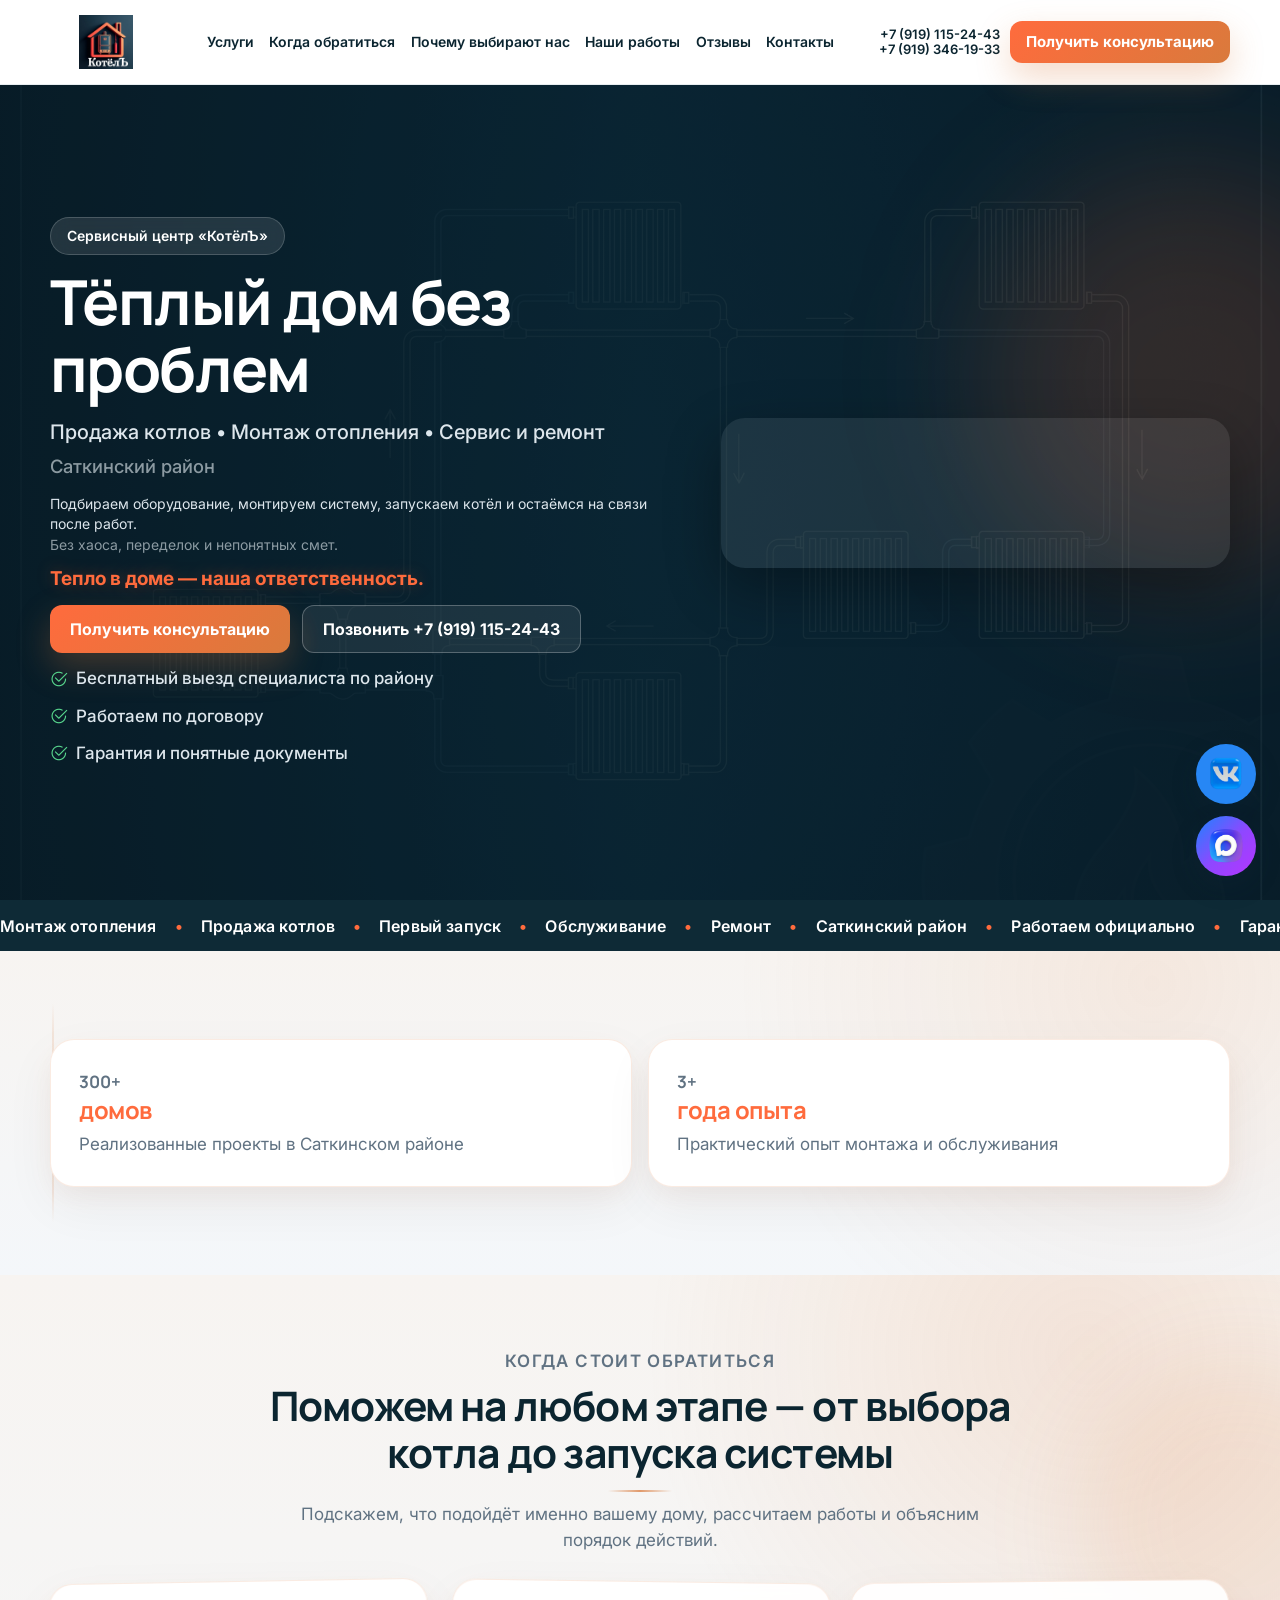
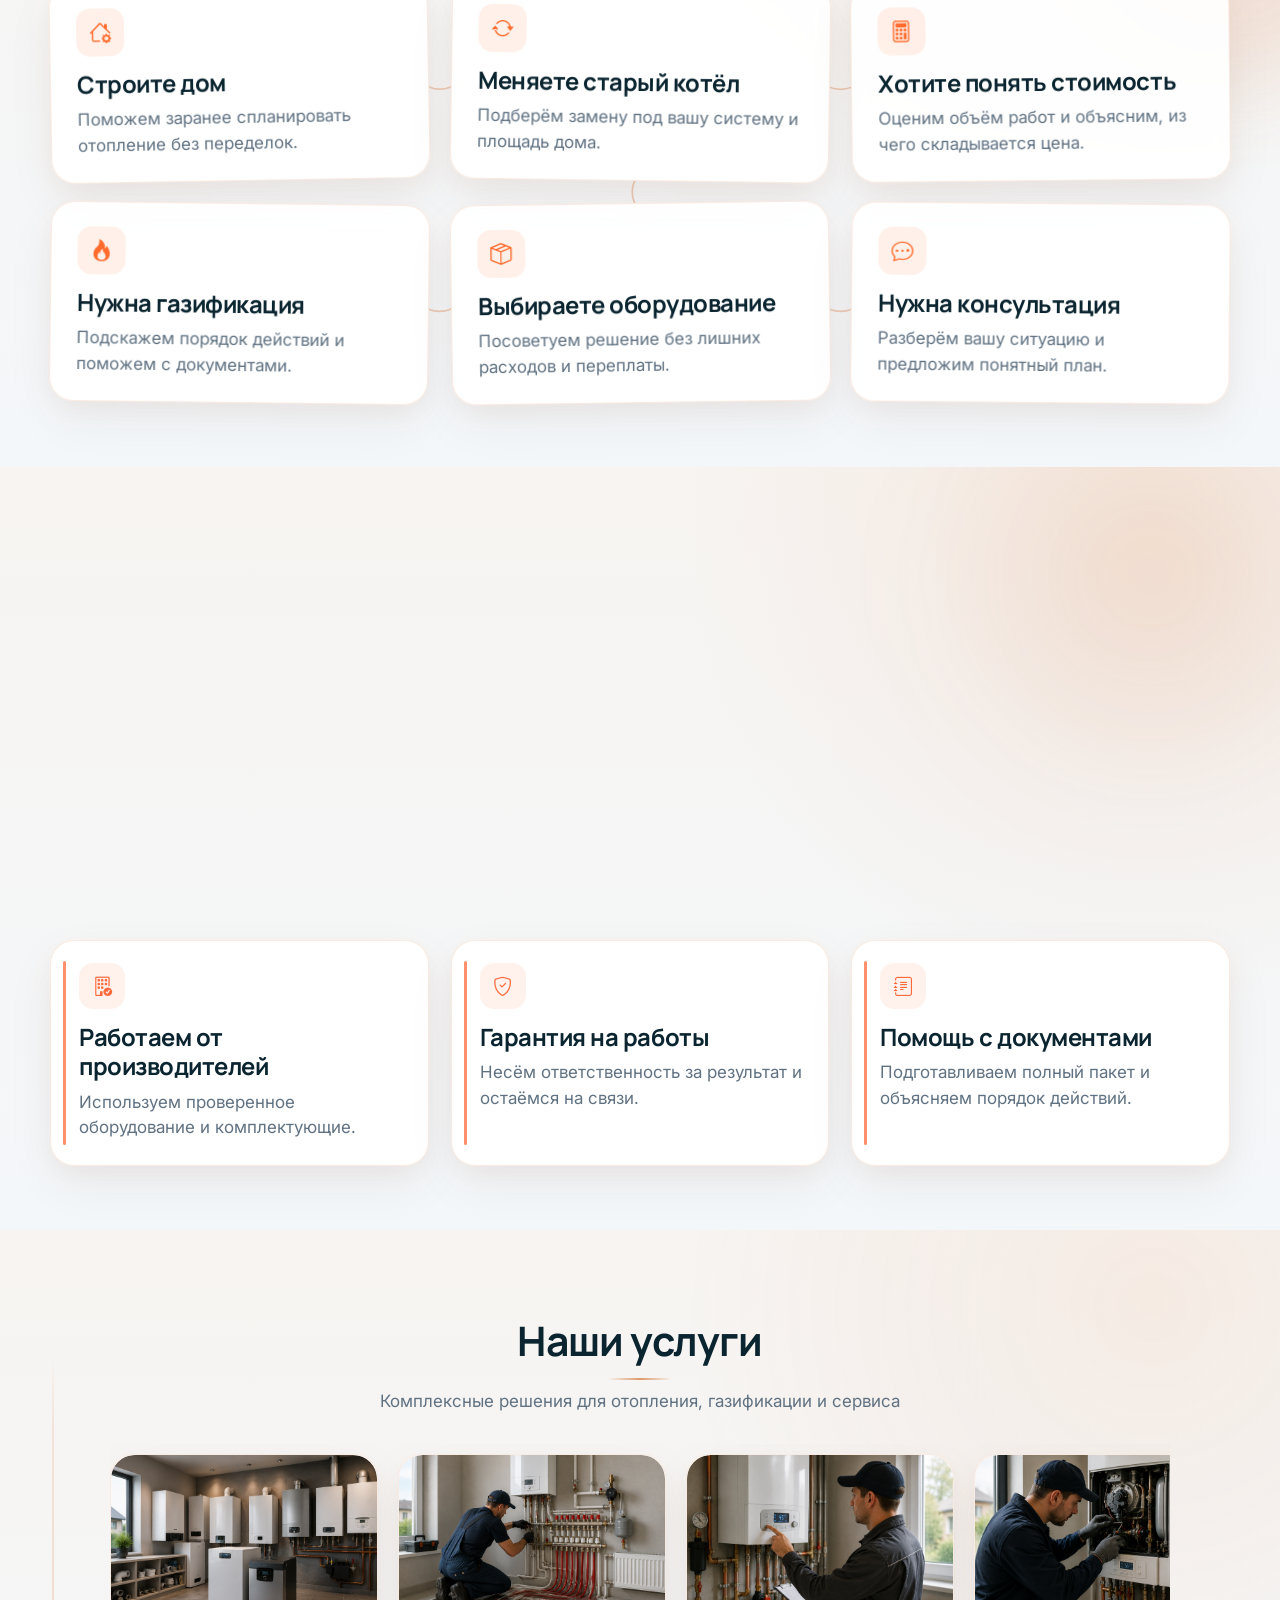
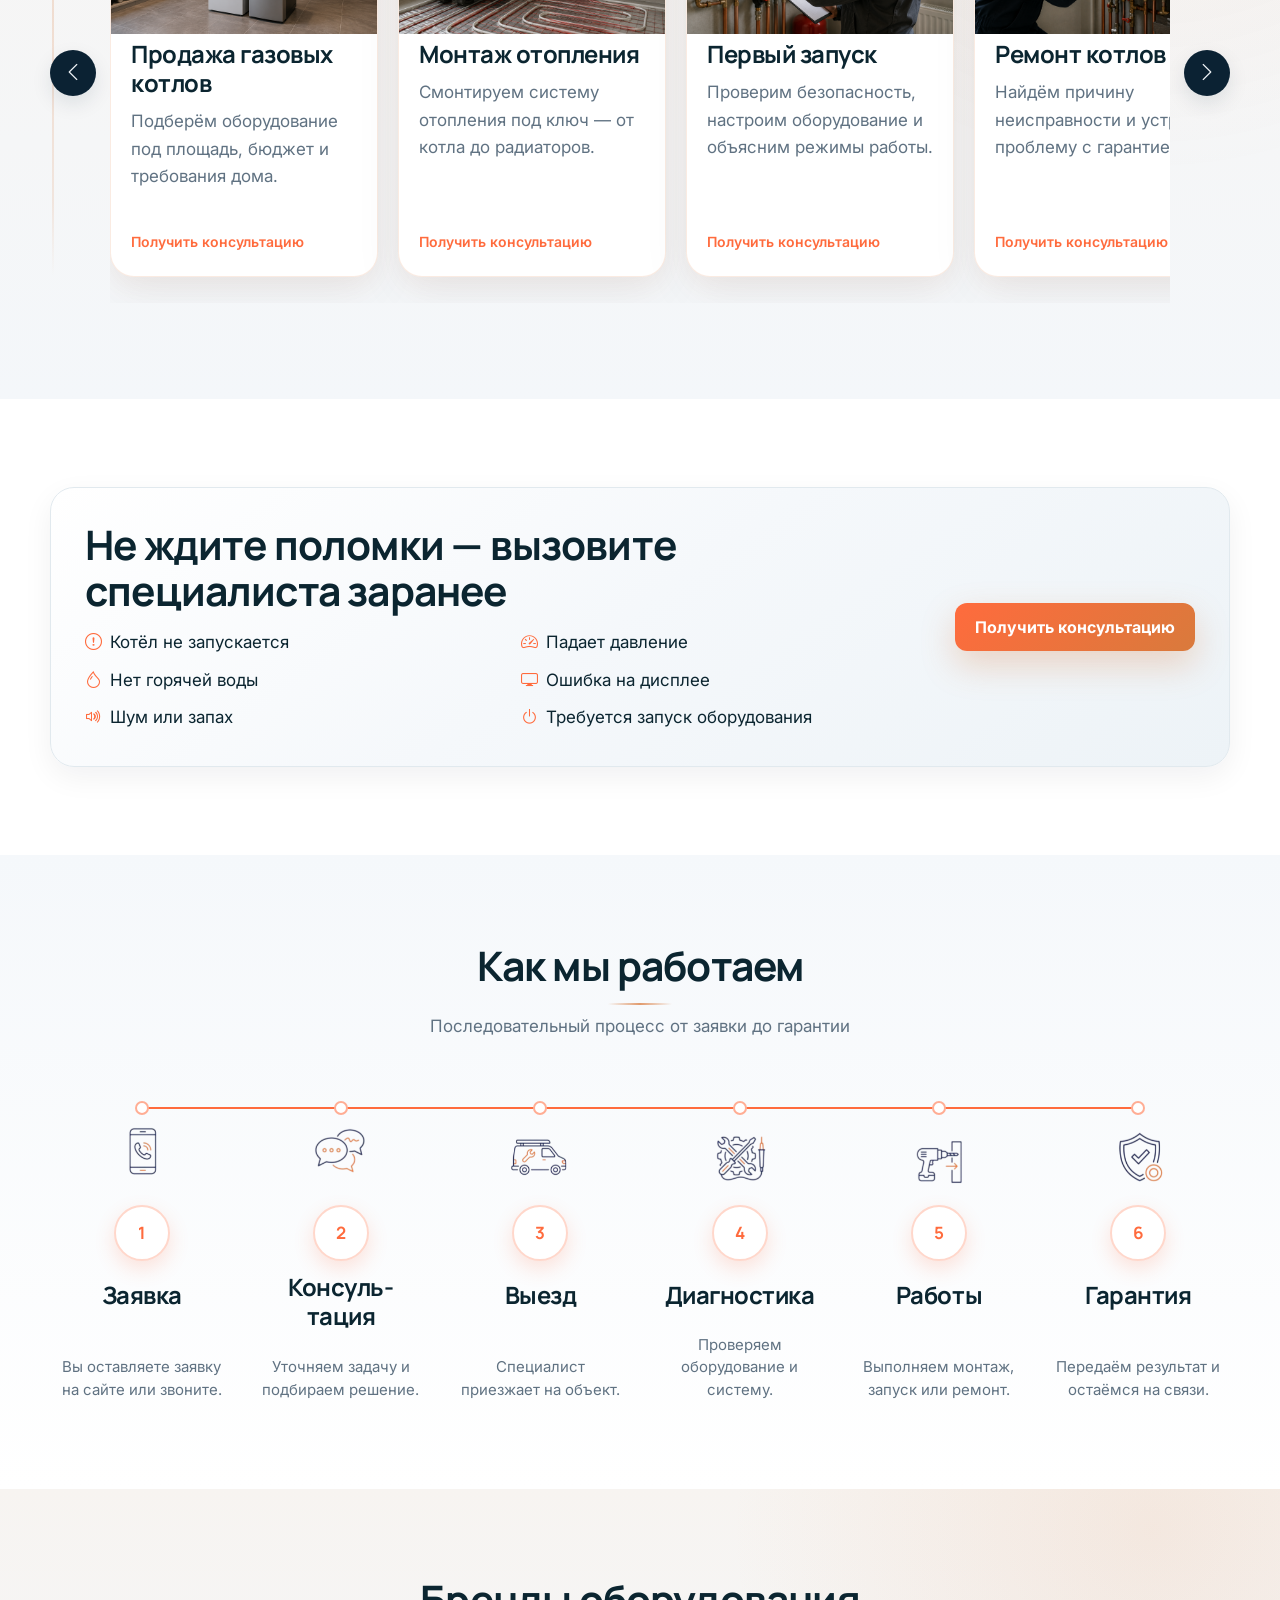
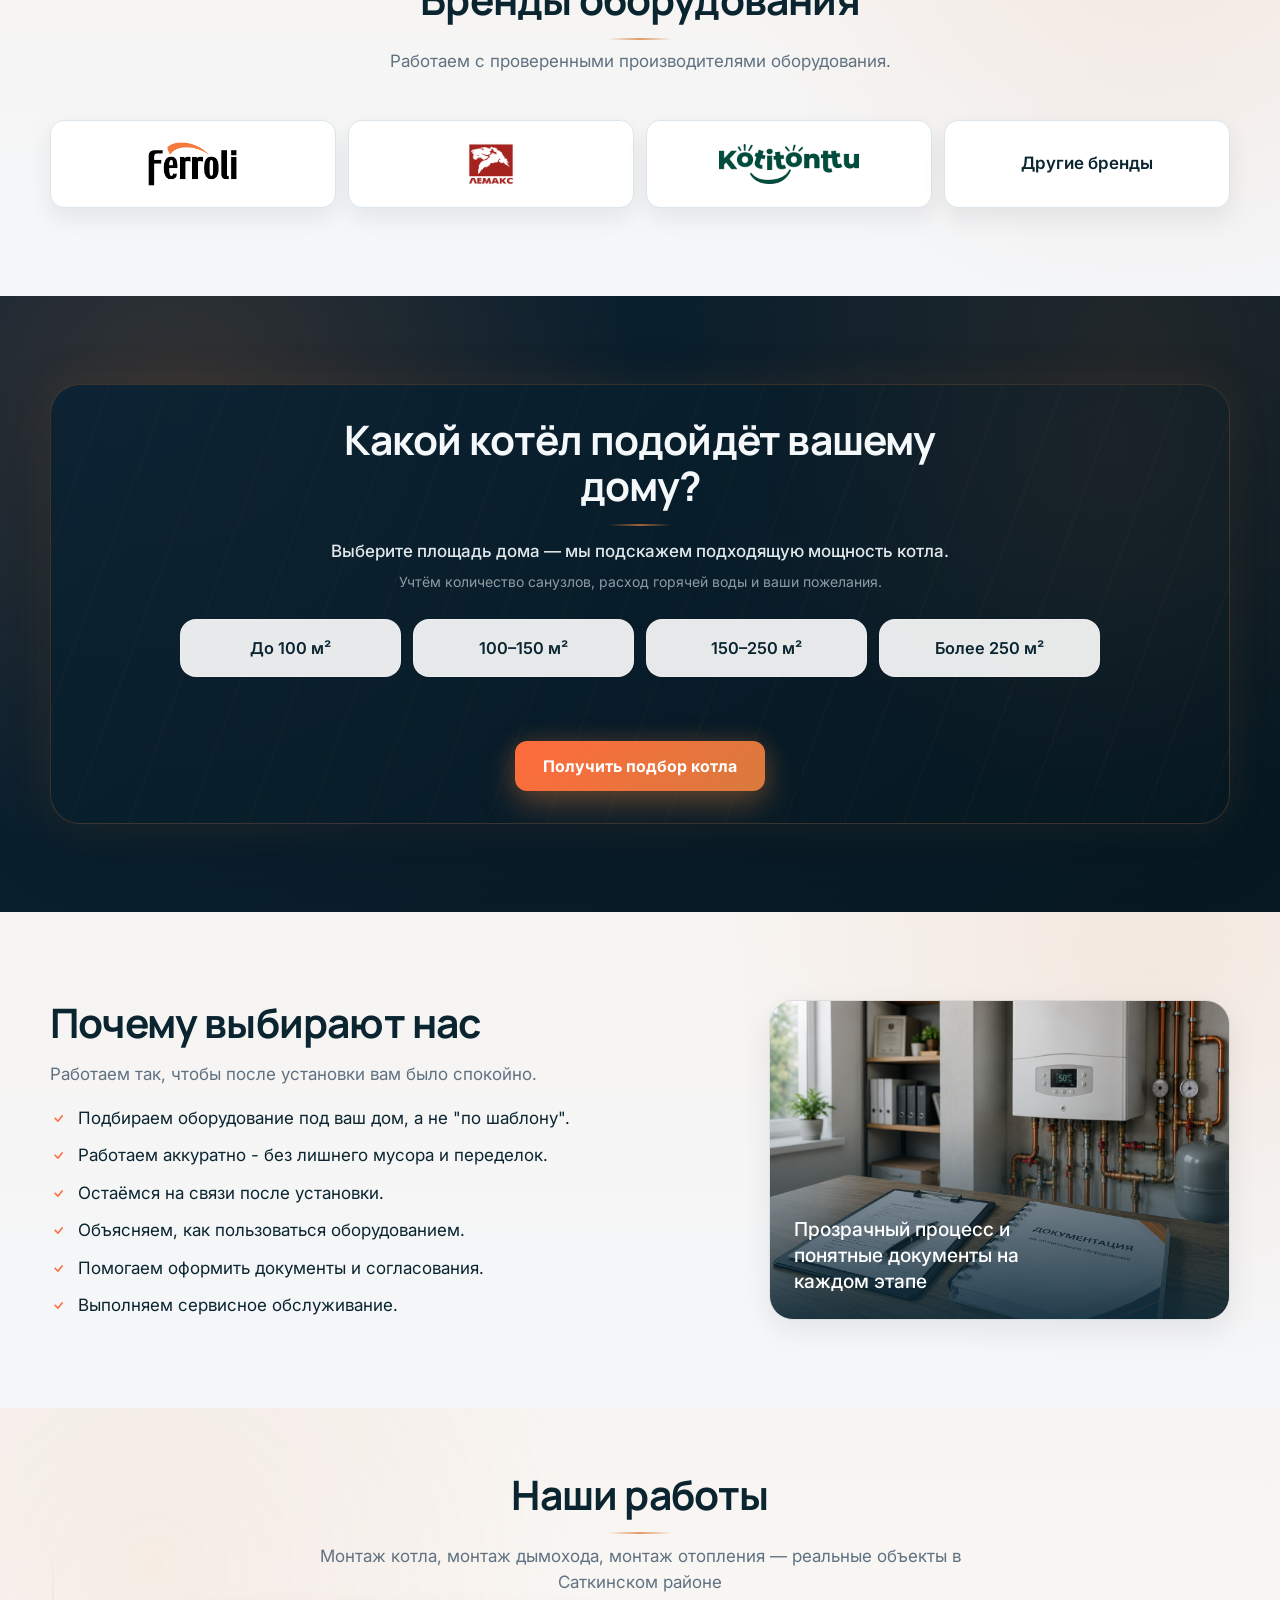
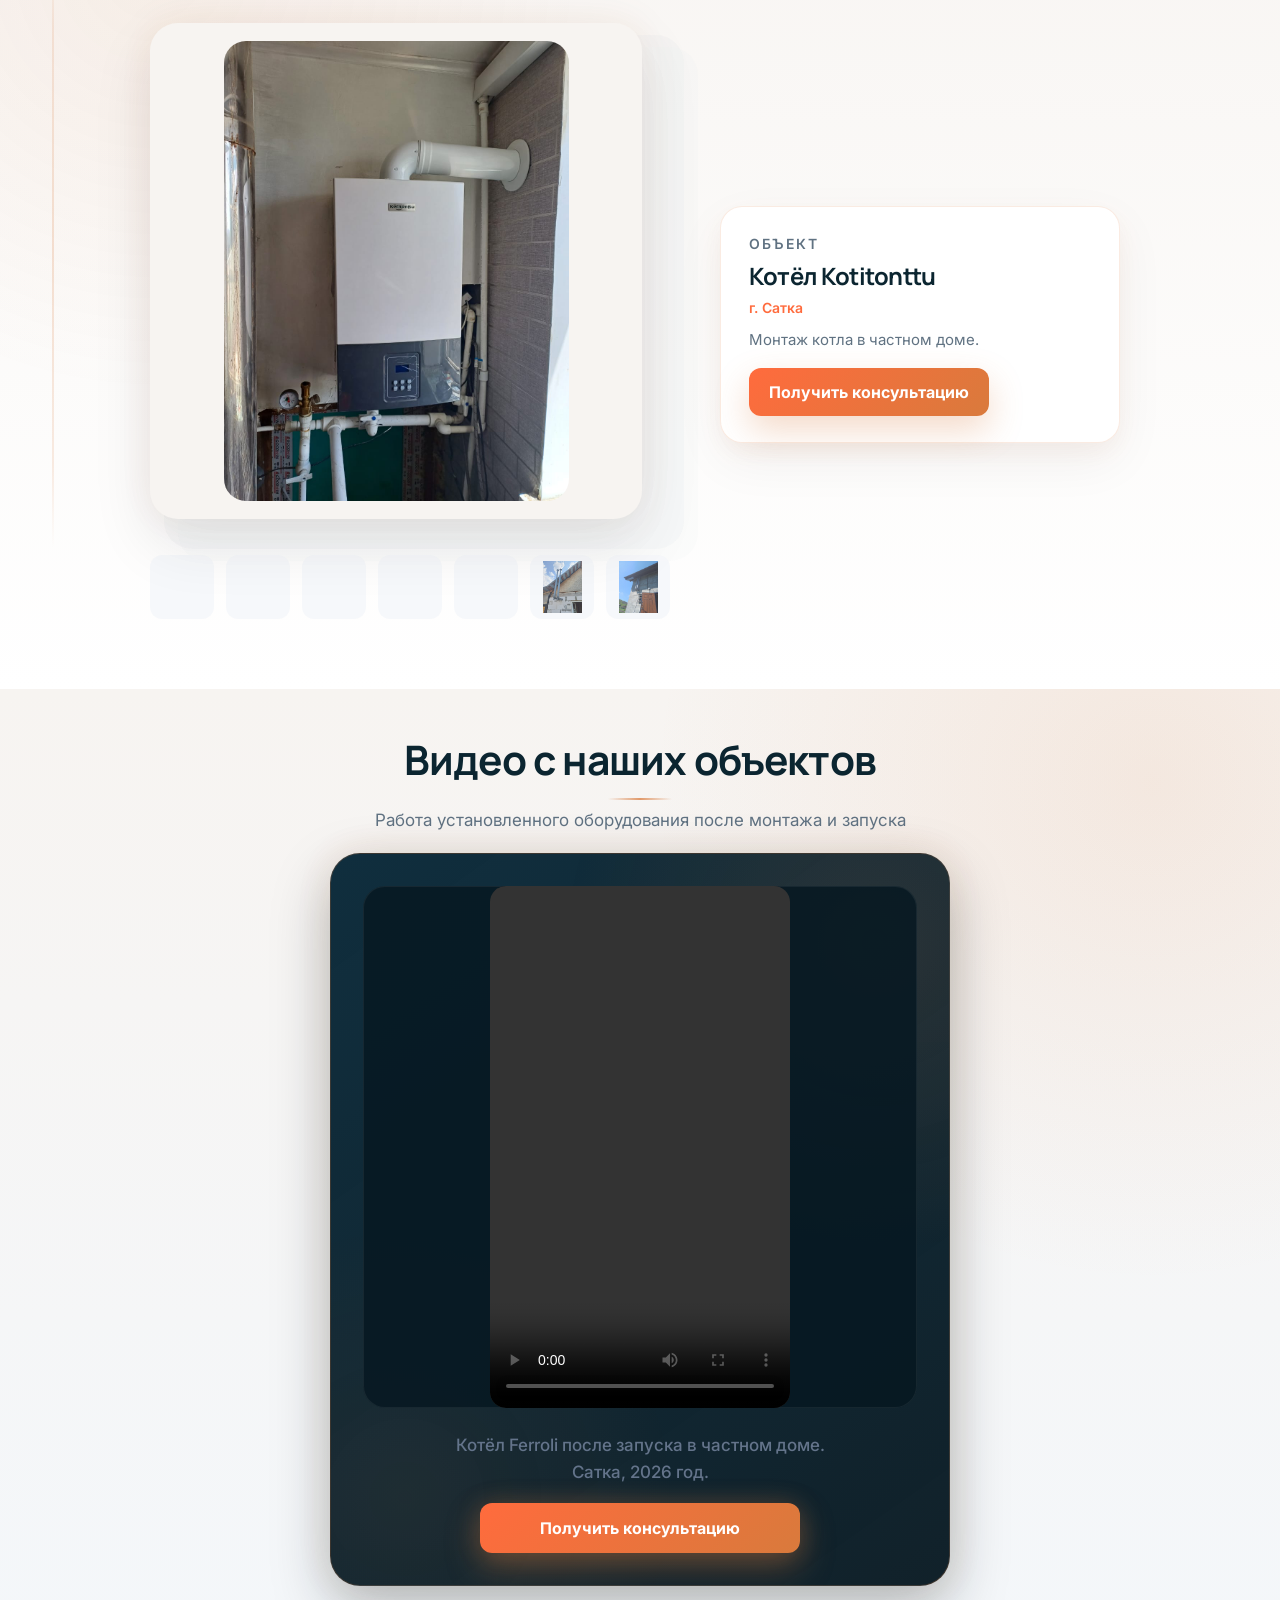
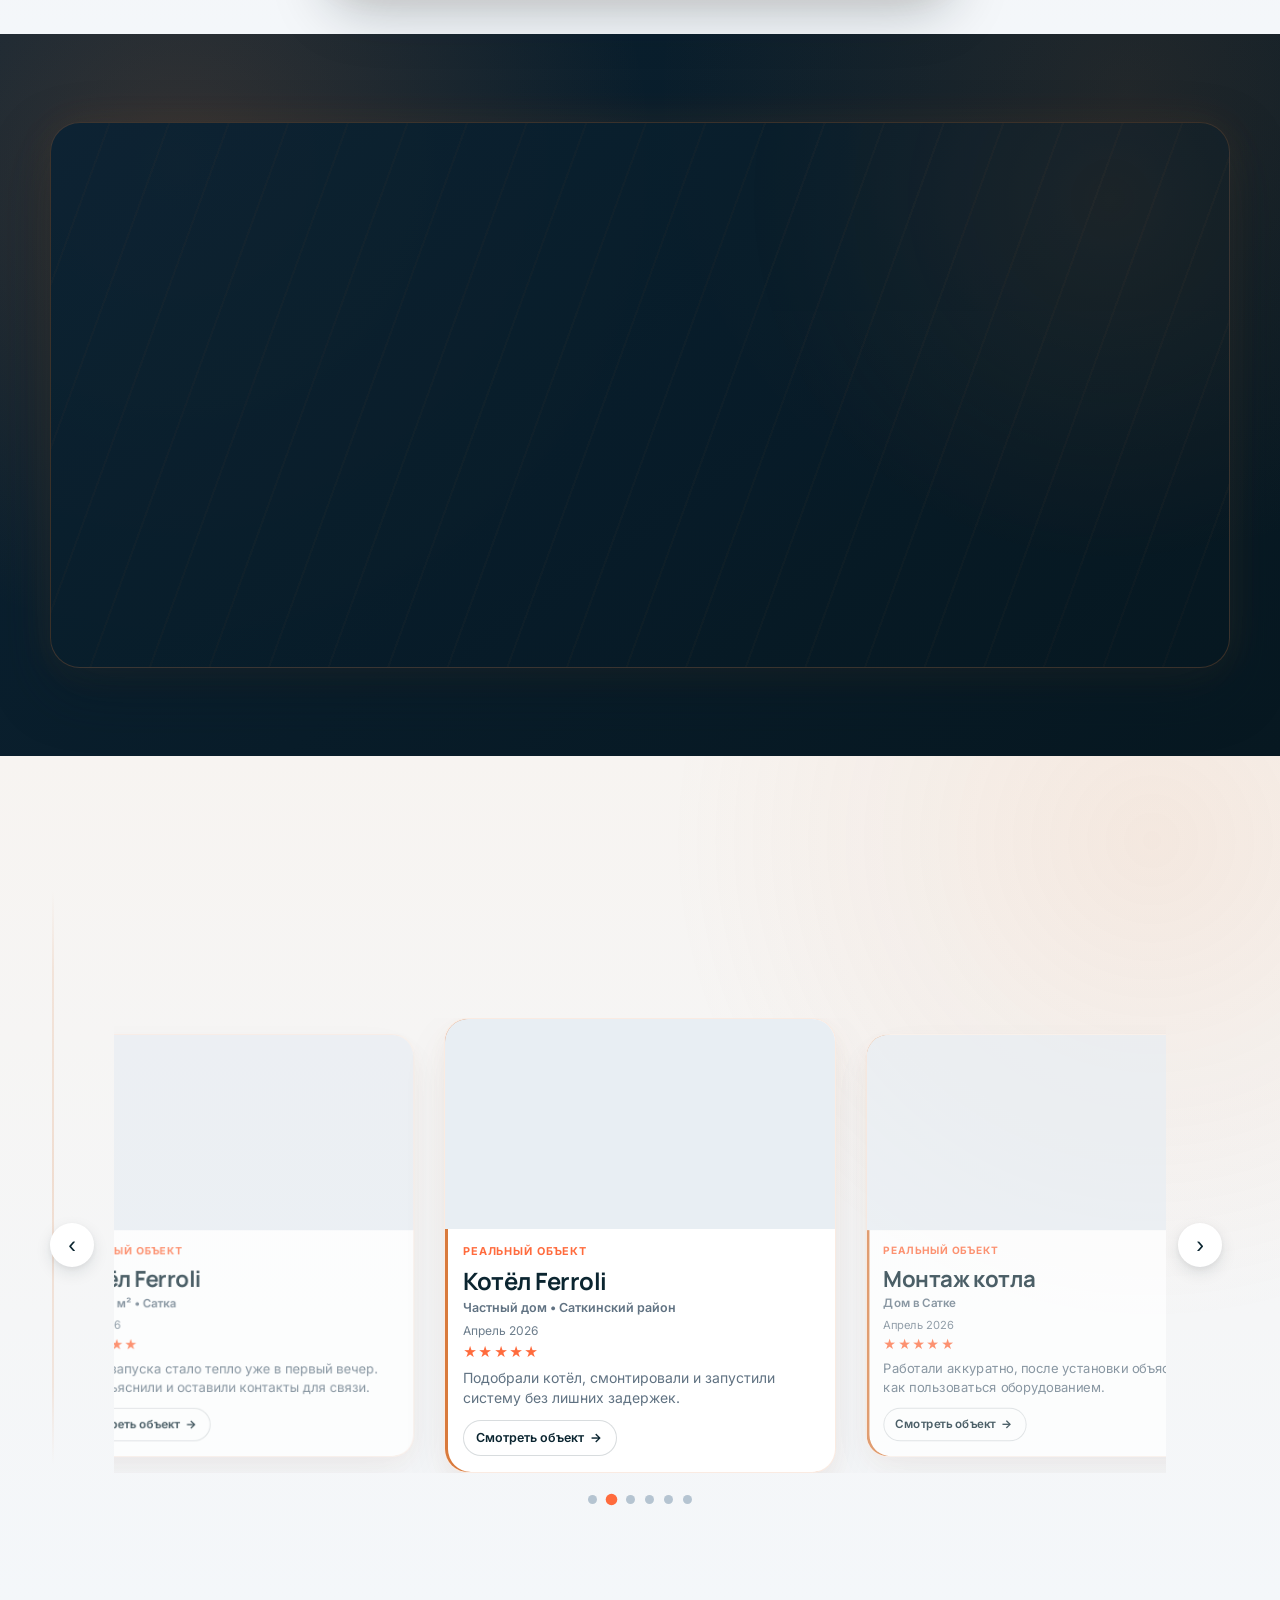
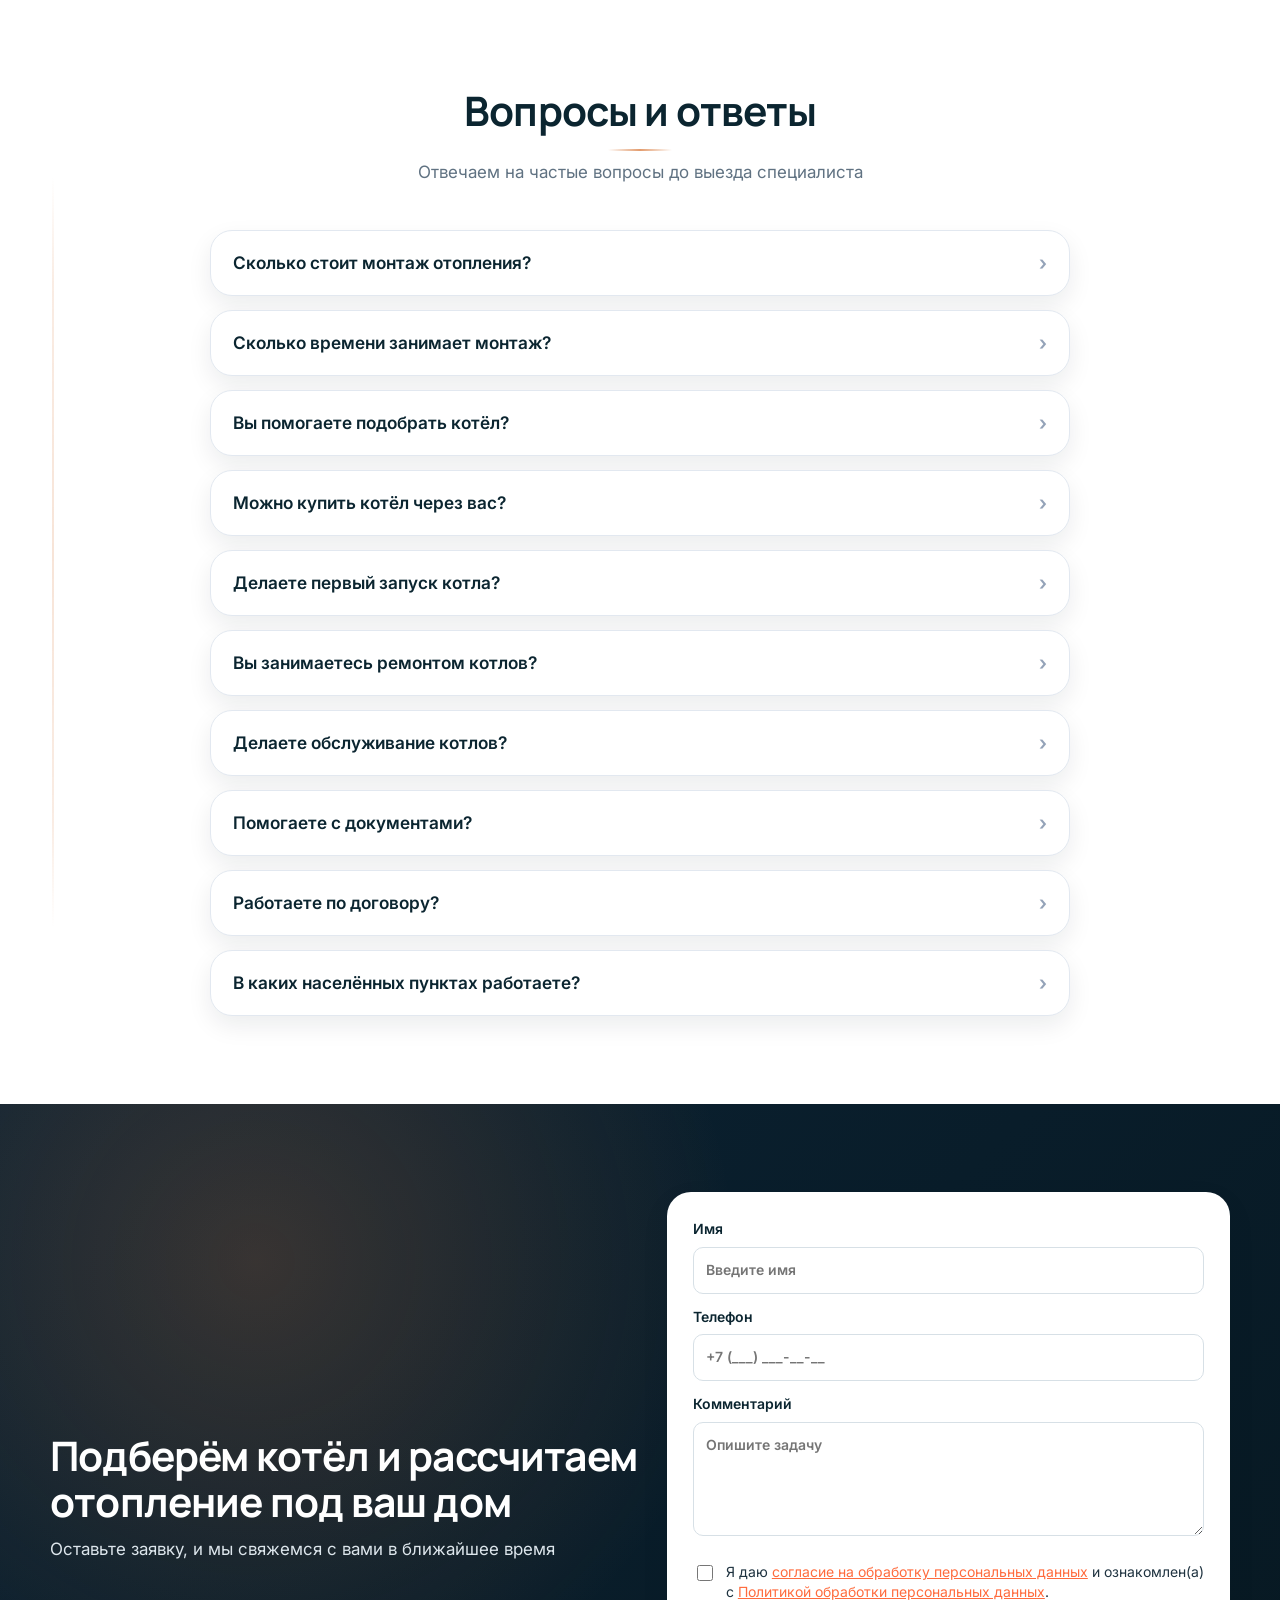
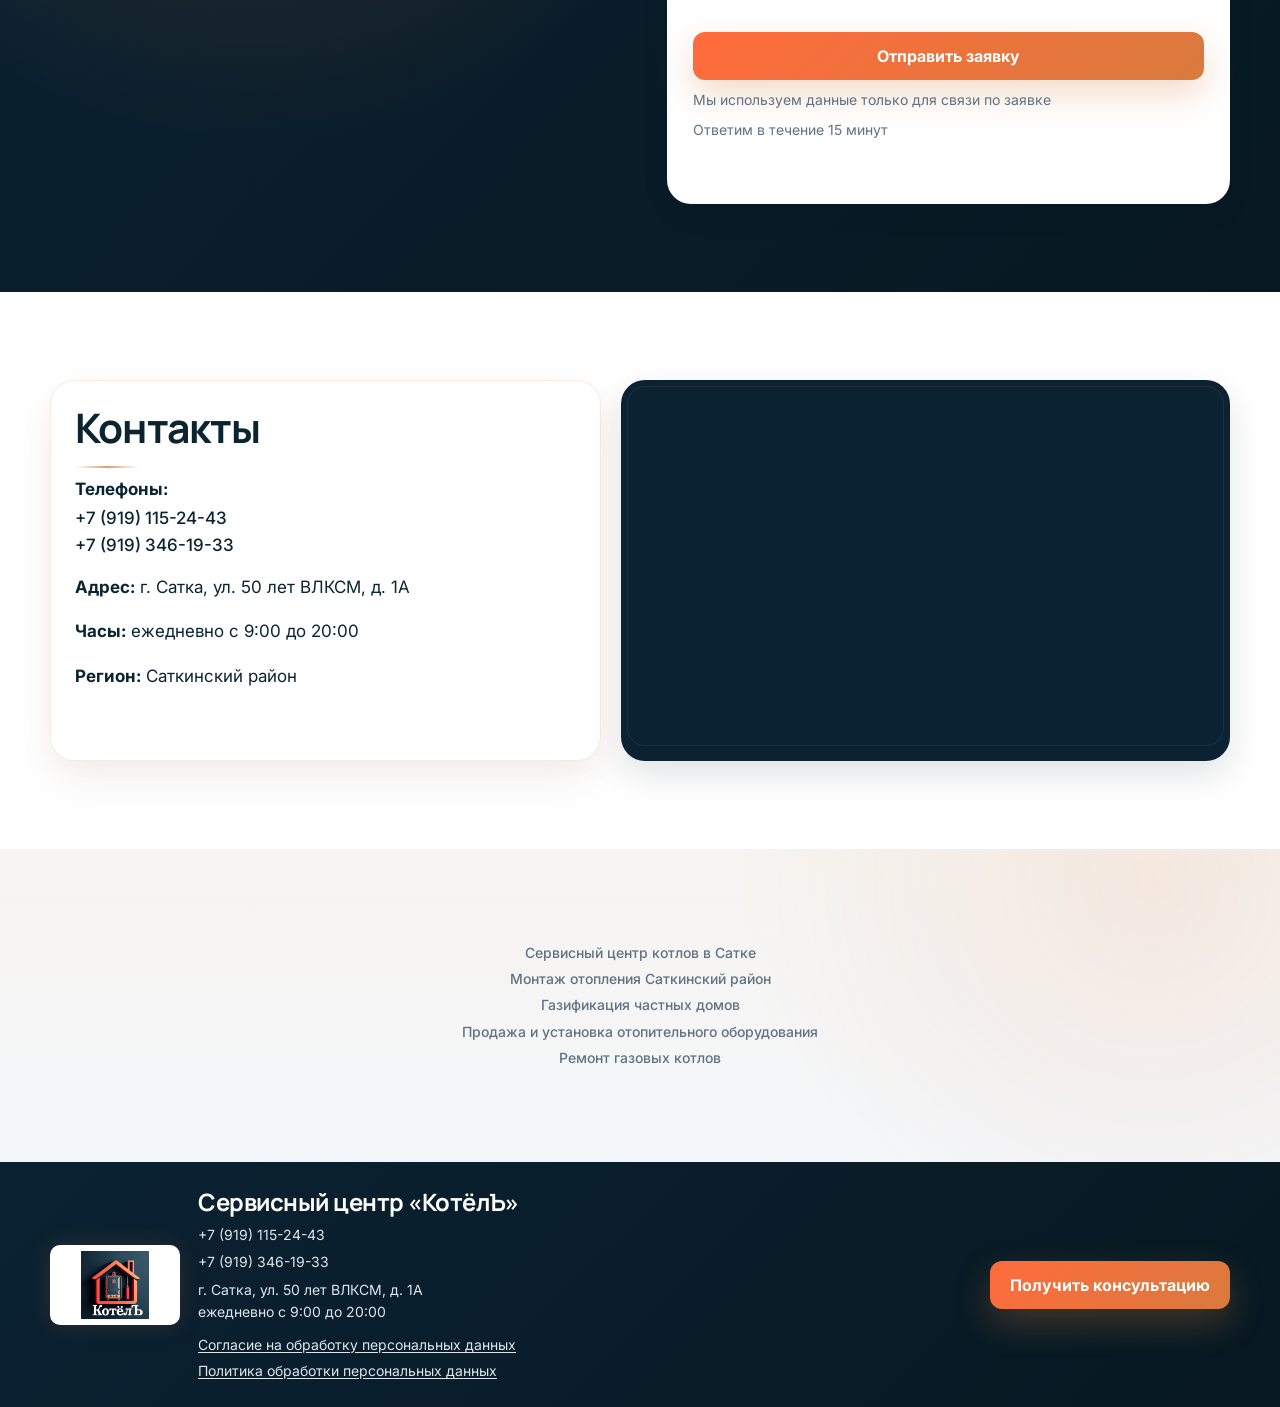
==== index.html @ 6685074d "100" ====
<!DOCTYPE html>
<html lang="ru">
<head>
  <meta charset="UTF-8" />
  <meta name="viewport" content="width=device-width, initial-scale=1.0" />
  <title>Сервисный центр «КотёлЪ» — монтаж отопления и газификация</title>
  <meta
    name="description"
    content="Профессиональный сервисный центр «КотёлЪ» в Саткинском районе: монтаж отопления, газификация и сервис котлов. 300+ объектов, договор и гарантия."
  />
  <meta property="og:type" content="website" />
  <meta property="og:title" content="Сервисный центр «КотёлЪ» — тепло в доме под ключ" />
  <meta
    property="og:description"
    content="Отопление и газификация под ключ в Саткинском районе. Более 300 объектов, официальный подход и гарантия на работы."
  />
  <meta property="og:image" content="images/logo.jpg" />
  <meta property="og:locale" content="ru_RU" />
  <link rel="preconnect" href="https://fonts.googleapis.com" />
  <link rel="preconnect" href="https://fonts.gstatic.com" crossorigin />
  <link
    href="https://fonts.googleapis.com/css2?family=Inter:wght@400;500;600&family=Manrope:wght@700&display=swap"
    rel="stylesheet"
  />
  <link
    rel="stylesheet"
    href="https://cdn.jsdelivr.net/npm/bootstrap-icons@1.11.3/font/bootstrap-icons.min.css"
  />
  <link rel="stylesheet" href="style.css" />
  <script type="application/ld+json">
    {
      "@context": "https://schema.org",
      "@type": "LocalBusiness",
      "name": "Сервисный центр КотёлЪ",
      "telephone": "+7 (919) 115-24-43",
      "url": "/",
      "image": "images/logo.jpg",
      "address": {
        "@type": "PostalAddress",
        "streetAddress": "ул. 50 лет ВЛКСМ, д. 1А",
        "addressLocality": "Сатка",
        "addressCountry": "RU"
      },
      "openingHours": "Mo-Su 09:00-20:00"
    }
  </script>
  <script type="application/ld+json">
    {
      "@context": "https://schema.org",
      "@type": "Organization",
      "name": "Сервисный центр КотёлЪ",
      "telephone": "+7 (919) 115-24-43",
      "address": {
        "@type": "PostalAddress",
        "streetAddress": "ул. 50 лет ВЛКСМ, д. 1А",
        "addressLocality": "Сатка",
        "addressCountry": "RU"
      }
    }
  </script>
</head>
<body>
  <header class="header" id="siteHeader">
    <div class="nav-backdrop" id="navBackdrop" aria-hidden="true" hidden></div>
    <div class="container header__inner">
      <a class="logo" href="#hero" aria-label="На главную">
        <img src="images/logo.png" onerror="this.onerror=null;this.src='images/logo.jpg';" alt="Логотип сервисного центра КотёлЪ" />
      </a>
      <button
        class="menu-toggle"
        id="menuToggle"
        type="button"
        aria-label="Открыть меню"
        aria-expanded="false"
        aria-controls="navMenu">
        <span></span><span></span><span></span>
      </button>
      <nav class="nav" id="navMenu" aria-label="Основная навигация">
        <a href="#services">Услуги</a>
        <a href="#planning">Когда обратиться</a>
        <a href="#advantages">Почему выбирают нас</a>
        <a href="#works">Наши работы</a>
        <a href="#reviews">Отзывы</a>
        <a href="#contacts">Контакты</a>
      </nav>
      <div class="header__contacts">
        <div class="header__phones">
          <span class="header__phone header__phone--primary">+7 (919) 115-24-43</span>
          <span class="header__phone header__phone--secondary">+7 (919) 346-19-33</span>
        </div>
        <a class="btn btn--accent" href="#request">Получить консультацию</a>
      </div>
    </div>
  </header>

  <main>
    <section class="hero" id="hero">
      <div class="container hero__grid hero-content">
        <div class="hero__left hero-text">
          <p class="hero__badge">
            Сервисный центр «КотёлЪ»
          </p>
          <h1>
            Тёплый дом без проблем
          </h1>
          <p class="hero__subtitle">
            <span class="hero__subtitle-services">
              <span class="hero__subtitle-services-row">Продажа котлов • Монтаж отопления</span>
              <span class="hero__subtitle-services-row">Сервис и ремонт</span>
            </span><br>
            <span class="hero__subtitle-region">Саткинский район</span>
          </p>
          <p class="hero__description">
            Подбираем оборудование, монтируем систему,
            запускаем котёл и остаёмся на связи после работ.<br>
            <span class="hero__description-note">Без хаоса, переделок и непонятных смет.</span>
          </p>
          <p class="hero__slogan hero-typing" data-text="Тепло в доме — наша ответственность.">
            <span class="hero-typing__measure" aria-hidden="true"></span>
            <span class="hero-typing__output"></span>
          </p>
          <div class="hero__actions hero-buttons">
            <a
              class="btn btn--accent btn--pulse btn-primary"
              href="#request">
              Получить консультацию
            </a>
            <a
              class="btn btn--ghost btn-secondary"
              href="tel:+79191152443">
              Позвонить +7 (919) 115-24-43
            </a>
          </div>
          <ul class="trust-list">
            <li>
              <i class="bi bi-check2-circle"></i>
              Бесплатный выезд специалиста по району
            </li>
            <li>
              <i class="bi bi-check2-circle"></i>
              Работаем по договору
            </li>
            <li>
              <i class="bi bi-check2-circle"></i>
              Гарантия и понятные документы
            </li>
          </ul>
        </div>
        <div class="hero__right">
          <div class="hero-video">
            <video
              autoplay
              muted
              loop
              playsinline
              preload="metadata">
              <source
                src="images/video-balloons.mp4"
                type="video/mp4">
            </video>
          </div>
        </div>
      </div>
    </section>

    <aside class="site-ticker" aria-label="Ключевые услуги и преимущества">
      <div class="site-ticker__viewport">
        <div class="site-ticker__track">
          <div class="site-ticker__group">
            <span class="site-ticker__item">Монтаж отопления</span>
            <span class="site-ticker__dot" aria-hidden="true">•</span>
            <span class="site-ticker__item">Продажа котлов</span>
            <span class="site-ticker__dot" aria-hidden="true">•</span>
            <span class="site-ticker__item">Первый запуск</span>
            <span class="site-ticker__dot" aria-hidden="true">•</span>
            <span class="site-ticker__item">Обслуживание</span>
            <span class="site-ticker__dot" aria-hidden="true">•</span>
            <span class="site-ticker__item">Ремонт</span>
            <span class="site-ticker__dot" aria-hidden="true">•</span>
            <span class="site-ticker__item">Саткинский район</span>
            <span class="site-ticker__dot" aria-hidden="true">•</span>
            <span class="site-ticker__item">Работаем официально</span>
            <span class="site-ticker__dot" aria-hidden="true">•</span>
            <span class="site-ticker__item">Гарантия на работы</span>
          </div>
          <div class="site-ticker__group" aria-hidden="true">
            <span class="site-ticker__item">Монтаж отопления</span>
            <span class="site-ticker__dot" aria-hidden="true">•</span>
            <span class="site-ticker__item">Продажа котлов</span>
            <span class="site-ticker__dot" aria-hidden="true">•</span>
            <span class="site-ticker__item">Первый запуск</span>
            <span class="site-ticker__dot" aria-hidden="true">•</span>
            <span class="site-ticker__item">Обслуживание</span>
            <span class="site-ticker__dot" aria-hidden="true">•</span>
            <span class="site-ticker__item">Ремонт</span>
            <span class="site-ticker__dot" aria-hidden="true">•</span>
            <span class="site-ticker__item">Саткинский район</span>
            <span class="site-ticker__dot" aria-hidden="true">•</span>
            <span class="site-ticker__item">Работаем официально</span>
            <span class="site-ticker__dot" aria-hidden="true">•</span>
            <span class="site-ticker__item">Гарантия на работы</span>
          </div>
        </div>
      </div>
    </aside>

    <section class="section section--gray" id="achievements">
      <div class="container achievements">
        <article class="achievement reveal">
          <p class="achievement__value"><span data-counter="300">0</span>+</p>
          <h3>домов</h3>
          <p>Реализованные проекты в Саткинском районе</p>
        </article>
        <article class="achievement reveal">
          <p class="achievement__value"><span data-counter="3">0</span>+</p>
          <h3>года опыта</h3>
          <p>Практический опыт монтажа и обслуживания</p>
        </article>
      </div>
    </section>

    <section class="section planning-section" id="planning">
      <div class="container">
        <div class="section__head reveal reveal--from-left planning-section__head">
          <p class="section-label">Когда стоит обратиться</p>
          <h2>Поможем на любом этапе — от выбора котла до запуска системы</h2>
          <p>Подскажем, что подойдёт именно вашему дому, рассчитаем работы и объясним порядок действий.</p>
        </div>

        <div class="planning-grid-wrap" id="planningGridWrap">
          <svg
            class="planning-routes"
            id="planningRoutes"
            aria-hidden="true"
            focusable="false"
          ></svg>
          <div class="planning-grid" id="planningGrid">
          <article class="planning-card">
            <i class="bi bi-house-gear"></i>
            <h3>Строите дом</h3>
            <p>Поможем заранее спланировать отопление без переделок.</p>
          </article>

          <article class="planning-card">
            <i class="bi bi-arrow-repeat"></i>
            <h3>Меняете старый котёл</h3>
            <p>Подберём замену под вашу систему и площадь дома.</p>
          </article>

          <article class="planning-card">
            <i class="bi bi-calculator"></i>
            <h3>Хотите понять стоимость</h3>
            <p>Оценим объём работ и объясним, из чего складывается цена.</p>
          </article>

          <article class="planning-card">
            <i class="bi bi-fire"></i>
            <h3>Нужна газификация</h3>
            <p>Подскажем порядок действий и поможем с документами.</p>
          </article>

          <article class="planning-card">
            <i class="bi bi-box-seam"></i>
            <h3>Выбираете оборудование</h3>
            <p>Посоветуем решение без лишних расходов и переплаты.</p>
          </article>

          <article class="planning-card">
            <i class="bi bi-chat-dots"></i>
            <h3>Нужна консультация</h3>
            <p>Разберём вашу ситуацию и предложим понятный план.</p>
          </article>
          </div>
        </div>
      </div>
    </section>

    <section class="section section--why" id="advantages">
      <div class="container">
        <div class="section__head reveal reveal--from-right">
          <p class="section-label">Почему выбирают нас</p>
          <h2>Почему с нами спокойно</h2>
          <p>Не просто устанавливаем котёл — делаем систему, за которую не стыдно отвечать.</p>
        </div>

        <div class="why-grid">
          <article class="adv-card adv-card--lead reveal">
            <i class="bi bi-house-check" aria-hidden="true"></i>
            <h3>Более <span class="adv-card__num">300</span> домов</h3>
            <p>Реализованные проекты по всему Саткинскому району.</p>
          </article>

          <article class="adv-card reveal">
            <i class="bi bi-file-earmark-check"></i>
            <h3>Договор и документы</h3>
            <p>Фиксируем условия, сроки и выдаём все необходимые акты.</p>
          </article>

          <article class="adv-card reveal">
            <i class="bi bi-lightning-charge"></i>
            <h3>Быстрый выезд</h3>
            <p>Оперативно приезжаем на объект и оцениваем задачу на месте.</p>
          </article>

          <article class="adv-card reveal">
            <i class="bi bi-building-check"></i>
            <h3>Работаем от производителей</h3>
            <p>Используем проверенное оборудование и комплектующие.</p>
          </article>

          <article class="adv-card reveal">
            <i class="bi bi-shield-check"></i>
            <h3>Гарантия на работы</h3>
            <p>Несём ответственность за результат и остаёмся на связи.</p>
          </article>

          <article class="adv-card reveal">
            <i class="bi bi-journal-text"></i>
            <h3>Помощь с документами</h3>
            <p>Подготавливаем полный пакет и объясняем порядок действий.</p>
          </article>
        </div>
      </div>
    </section>

    <section class="section section--services" id="services">
      <div class="container">
        <div class="section__head reveal reveal--from-left">
          <h2>Наши услуги</h2>
          <p>Комплексные решения для отопления, газификации и сервиса</p>
        </div>

        <div
          class="services-ribbon"
          id="servicesRibbon"
          role="region"
          aria-label="Наши услуги"
        >
          <button
            type="button"
            class="services-ribbon__arrow services-ribbon__arrow--prev"
            id="servicesRibbonPrev"
            aria-label="Прокрутить услуги влево"
          >
            <i class="bi bi-chevron-left" aria-hidden="true"></i>
          </button>

          <div class="services-ribbon__viewport" id="servicesRibbonViewport" tabindex="0">
            <div class="services-ribbon__track" id="servicesRibbonTrack" role="list">
              <div class="services-ribbon__slide" role="listitem" data-index="0">
              <article class="services-ribbon__card reveal reveal--from-up">
                <div class="services-ribbon__media">
                  <img loading="lazy" src="images/prodazha-kotlov.png" alt="Продажа газовых котлов" width="140" height="140" />
                </div>
                <div class="services-ribbon__body">
                  <h3 class="services-ribbon__title">Продажа газовых котлов</h3>
                  <p class="services-ribbon__text">
                    Подберём оборудование под площадь, бюджет и требования дома.
                  </p>
                  <a class="services-ribbon__cta" href="#request">Получить консультацию</a>
                </div>
              </article>
              </div>

              <div class="services-ribbon__slide" role="listitem" data-index="1">
              <article class="services-ribbon__card reveal reveal--from-up">
                <div class="services-ribbon__media">
                  <img loading="lazy" src="images/montazh-otopleniya.png" alt="Монтаж отопления" width="140" height="140" />
                </div>
                <div class="services-ribbon__body">
                  <h3 class="services-ribbon__title">Монтаж отопления</h3>
                  <p class="services-ribbon__text">
                    Смонтируем систему отопления под ключ — от котла до радиаторов.
                  </p>
                  <a class="services-ribbon__cta" href="#request">Получить консультацию</a>
                </div>
              </article>
              </div>

              <div class="services-ribbon__slide" role="listitem" data-index="2">
              <article class="services-ribbon__card reveal reveal--from-up">
                <div class="services-ribbon__media">
                  <img loading="lazy" src="images/pervyj-zapusk.png" alt="Первый запуск котла" width="140" height="140" />
                </div>
                <div class="services-ribbon__body">
                  <h3 class="services-ribbon__title">Первый запуск</h3>
                  <p class="services-ribbon__text">
                    Проверим безопасность, настроим оборудование и объясним режимы работы.
                  </p>
                  <a class="services-ribbon__cta" href="#request">Получить консультацию</a>
                </div>
              </article>
              </div>

              <div class="services-ribbon__slide" role="listitem" data-index="3">
              <article class="services-ribbon__card reveal reveal--from-up">
                <div class="services-ribbon__media">
                  <img loading="lazy" src="images/remont-kotlov.png" alt="Ремонт котлов" width="140" height="140" />
                </div>
                <div class="services-ribbon__body">
                  <h3 class="services-ribbon__title">Ремонт котлов</h3>
                  <p class="services-ribbon__text">
                    Найдём причину неисправности и устраним проблему с гарантией.
                  </p>
                  <a class="services-ribbon__cta" href="#request">Получить консультацию</a>
                </div>
              </article>
              </div>

              <div class="services-ribbon__slide" role="listitem" data-index="4">
              <article class="services-ribbon__card reveal reveal--from-up">
                <div class="services-ribbon__media">
                  <img loading="lazy" src="images/promyvka.png" alt="Промывка теплообменников" width="140" height="140" />
                </div>
                <div class="services-ribbon__body">
                  <h3 class="services-ribbon__title">Промывка теплообменников</h3>
                  <p class="services-ribbon__text">
                    Очистим теплообменник, чтобы котёл работал стабильнее и экономичнее.
                  </p>
                  <a class="services-ribbon__cta" href="#request">Получить консультацию</a>
                </div>
              </article>
              </div>

              <div class="services-ribbon__slide" role="listitem" data-index="5">
              <article class="services-ribbon__card reveal reveal--from-up">
                <div class="services-ribbon__media">
                  <img loading="lazy" src="images/prodazha-zapchastej.png" alt="Запчасти и комплектующие" width="140" height="140" />
                </div>
                <div class="services-ribbon__body">
                  <h3 class="services-ribbon__title">Запчасти и комплектующие</h3>
                  <p class="services-ribbon__text">
                    Подберём детали под вашу модель котла и задачу.
                  </p>
                  <a class="services-ribbon__cta" href="#request">Получить консультацию</a>
                </div>
              </article>
              </div>
            </div>
          </div>

          <button
            type="button"
            class="services-ribbon__arrow services-ribbon__arrow--next"
            id="servicesRibbonNext"
            aria-label="Прокрутить услуги вправо"
          >
            <i class="bi bi-chevron-right" aria-hidden="true"></i>
          </button>
          <div class="services-ribbon__dots" id="servicesRibbonDots" role="tablist" aria-label="Выбор услуги"></div>
        </div>
      </div>
    </section>

    <section class="section call-master">
      <div class="container call-master__inner reveal reveal--from-left">
        <div>
          <h2>Не ждите поломки — вызовите специалиста заранее</h2>
          <ul>
            <li><i class="bi bi-exclamation-circle"></i>Котёл не запускается</li>
            <li><i class="bi bi-speedometer2"></i>Падает давление</li>
            <li><i class="bi bi-droplet"></i>Нет горячей воды</li>
            <li><i class="bi bi-display"></i>Ошибка на дисплее</li>
            <li><i class="bi bi-volume-up"></i>Шум или запах</li>
            <li><i class="bi bi-power"></i>Требуется запуск оборудования</li>
          </ul>
        </div>
        <a class="btn btn--accent" href="#request">Получить консультацию</a>
      </div>
    </section>

    <section class="section section--timeline" id="workflow">
      <div class="container">
        <div class="section__head reveal reveal--from-right">
          <h2>Как мы работаем</h2>
          <p>Последовательный процесс от заявки до гарантии</p>
        </div>
        <div class="timeline" id="timeline">
          <div class="timeline__line process-line">
            <span class="process-dot" aria-hidden="true"></span>
            <span class="process-dot" aria-hidden="true"></span>
            <span class="process-dot" aria-hidden="true"></span>
            <span class="process-dot" aria-hidden="true"></span>
            <span class="process-dot" aria-hidden="true"></span>
            <span class="process-dot" aria-hidden="true"></span>
          </div>
          <article class="timeline__step process-step reveal">
            <img class="process-icon" loading="lazy" src="images/zayavka.png" alt="Заявка" />
            <span class="timeline__number">1</span>
            <h3>Заявка</h3>
            <p>Вы оставляете заявку на сайте или звоните.</p>
          </article>
          <article class="timeline__step process-step reveal">
            <img class="process-icon" loading="lazy" src="images/konsultaciya.png" alt="Консультация" />
            <span class="timeline__number">2</span>
            <h3>Консуль&shy;тация</h3>
            <p>Уточняем задачу и подбираем решение.</p>
          </article>
          <article class="timeline__step process-step reveal">
            <img class="process-icon" loading="lazy" src="images/vyezd.png" alt="Выезд" />
            <span class="timeline__number">3</span>
            <h3>Выезд</h3>
            <p>Специалист приезжает на объект.</p>
          </article>
          <article class="timeline__step process-step reveal">
            <img class="process-icon" loading="lazy" src="images/diagnostika.png" alt="Диагностика" />
            <span class="timeline__number">4</span>
            <h3>Диагностика</h3>
            <p>Проверяем оборудование и систему.</p>
          </article>
          <article class="timeline__step process-step reveal">
            <img class="process-icon" loading="lazy" src="images/raboty.png" alt="Работы" />
            <span class="timeline__number">5</span>
            <h3>Работы</h3>
            <p>Выполняем монтаж, запуск или ремонт.</p>
          </article>
          <article class="timeline__step process-step reveal">
            <img class="process-icon" loading="lazy" src="images/garantiya.png" alt="Гарантия" />
            <span class="timeline__number">6</span>
            <h3>Гарантия</h3>
            <p>Передаём результат и остаёмся на связи.</p>
          </article>
        </div>
      </div>
    </section>

    <section class="section section--gray">
      <div class="container">
        <div class="section__head reveal">
          <h2>Бренды оборудования</h2>
          <p>Работаем с проверенными производителями оборудования.</p>
        </div>
        <div class="brands-row reveal">
          <span><img loading="lazy" src="images/ferroli.png" alt="Ferroli" /></span>
          <span><img loading="lazy" src="images/lemax.png" alt="Лемакс" /></span>
          <span><img loading="lazy" src="images/kotitonttu.png" alt="Kotitonttu" /></span>
          <span>Другие бренды</span>
        </div>
      </div>
    </section>

    <section class="section boiler-picker" id="boiler-picker">
      <div class="container">
        <div class="boiler-picker__card">
          <div class="section__head reveal reveal--from-up">
            <h2>Какой котёл подойдёт вашему дому?</h2>
            <div class="boiler-picker__intro">
              <p class="boiler-picker__subtitle">Выберите площадь дома — мы подскажем подходящую мощность котла.</p>
              <p class="boiler-picker__note">Учтём количество санузлов, расход горячей воды и ваши пожелания.</p>
            </div>
          </div>
          <div class="boiler-picker__options">
            <button type="button" class="boiler-picker__option reveal" data-area="До 100 м²">До 100 м²</button>
            <button type="button" class="boiler-picker__option reveal" data-area="100–150 м²">100–150 м²</button>
            <button type="button" class="boiler-picker__option reveal" data-area="150–250 м²">150–250 м²</button>
            <button type="button" class="boiler-picker__option reveal" data-area="Более 250 м²">Более 250 м²</button>
          </div>
          <div class="boiler-picker__advice" id="boilerPickerAdvice" aria-live="polite" aria-hidden="true">
            <p class="boiler-picker__advice-title"></p>
            <p class="boiler-picker__advice-note">
              Точный подбор зависит от утепления дома, количества санузлов и расхода горячей воды.
            </p>
          </div>
          <button type="button" class="btn btn--accent boiler-picker__cta reveal">Получить подбор котла</button>
        </div>
      </div>
    </section>

    <section class="section section--gray" id="official">
      <div class="container official reveal">
        <div>
          <h2>Почему выбирают нас</h2>
          <p class="official__subtitle">Работаем так, чтобы после установки вам было спокойно.</p>
          <ul>
            <li>Подбираем оборудование под ваш дом, а не "по шаблону".</li>
            <li>Работаем аккуратно - без лишнего мусора и переделок.</li>
            <li>Остаёмся на связи после установки.</li>
            <li>Объясняем, как пользоваться оборудованием.</li>
            <li>Помогаем оформить документы и согласования.</li>
            <li>Выполняем сервисное обслуживание.</li>
          </ul>
        </div>
        <div class="official__doc" aria-label="Документы и прозрачный процесс">
          <img
            class="official__doc-bg"
            loading="lazy"
            src="images/why-us-documents.jpg"
            alt=""
            onerror="this.onerror=null;this.src='images/why-us-documents.png';"
          />
          <div class="official__doc-gradient" aria-hidden="true"></div>
          <p class="official__doc-caption">
            Прозрачный процесс и понятные документы на каждом этапе
          </p>
        </div>
      </div>
    </section>

    <section class="section section--works" id="works">
      <div class="container">
        <div class="section__head reveal">
          <h2>Наши работы</h2>
          <p>Монтаж котла, монтаж дымохода, монтаж отопления — реальные объекты в Саткинском районе</p>
        </div>

        <div class="works-slider-wrapper reveal" id="worksSlider">
          <div class="works-slider__col works-slider__col--visual">
            <div class="works-slider__stack">
              <span class="works-slider__ghost works-slider__ghost--2" aria-hidden="true"></span>
              <span class="works-slider__ghost works-slider__ghost--1" aria-hidden="true"></span>
              <button
                type="button"
                class="works-slider__frame works-slider__lightbox"
                id="worksSliderOpenLb"
                data-image="images/boiler-1.jpeg"
                aria-label="Открыть фото в полном размере"
              >
                <img
                  id="worksSliderHeroImg"
                  src="images/boiler-1.jpeg"
                  alt="Котёл Kotitonttu"
                  loading="eager"
                  decoding="async"
                />
              </button>
            </div>

            <div class="works-slider__thumbs" id="worksSliderThumbs" role="tablist" aria-label="Галерея работ"></div>
          </div>

          <div class="works-slider__col works-slider__col--text" id="worksSliderPanel" aria-live="polite">
            <p class="works-slider__kicker">ОБЪЕКТ</p>
            <h3 class="works-slider__title" id="worksSliderTitle">Котёл Kotitonttu</h3>
            <p class="works-slider__meta" id="worksSliderMeta">г. Сатка</p>
            <p class="works-slider__desc" id="worksSliderDesc">Монтаж котла в частном доме.</p>
            <a class="btn btn--accent" href="#request">Получить консультацию</a>
          </div>
        </div>
      </div>
    </section>

    <section class="section section--gray video-section" id="objects-video">
      <div class="container">
        <div class="section__head reveal reveal--from-left">
          <h2>Видео с наших объектов</h2>
          <p>Работа установленного оборудования после монтажа и запуска</p>
        </div>
        <div class="objects-video reveal reveal--from-right">
          <article class="video-real-card">
            <div class="video-real-card__frame">
              <video controls playsinline preload="metadata">
                <source src="images/video-real-boiler.mp4" type="video/mp4" />
              </video>
            </div>
            <div class="objects-video__content">
              <p>Котёл Ferroli после запуска в частном доме.<br />Сатка, 2026 год.</p>
              <a class="btn btn--accent" href="#request">Получить консультацию</a>
            </div>
          </article>
        </div>
      </div>
    </section>

    <section class="section game-promo" id="game-promo">
      <div class="container">
        <div class="game-promo__card">
          <div class="section__head game-promo__head reveal reveal--from-up">
            <h2>Проведите тепло в дом<br />и получите бонус</h2>
            <p class="game-promo__subtitle reveal reveal--from-up">Мини-игра «Трубный маршрут»</p>
            <div class="game-promo__intro">
              <p class="game-promo__lead reveal reveal--from-up">
                Соедините котёл с радиаторами и получите бонус до 2000 ₽.
              </p>
              <p class="game-promo__note reveal reveal--from-up">
                Бонус действует 10 дней на покупку котла, монтаж котла или монтаж системы отопления.
              </p>
            </div>
          </div>
          <div class="game-promo__visual">
            <div class="game-promo__screen reveal reveal--from-right">
              <span class="game-promo__video-badge">Бонус до 2000 ₽</span>
              <video autoplay muted loop playsinline preload="metadata" aria-label="Демонстрация игры «Трубный маршрут»">
                <source src="video/game-preview.mp4" type="video/mp4" />
              </video>
            </div>
          </div>
          <div class="game-promo__foot">
            <div class="game-promo__chips">
              <span class="game-promo__chip reveal">5 уровней</span>
              <span class="game-promo__chip reveal">до 2000 ₽ бонуса</span>
              <span class="game-promo__chip reveal">2–3 минуты</span>
            </div>
            <a
              class="btn btn--accent game-promo__cta reveal"
              href="https://tatyanagromova.github.io/kotel-game/"
              target="_blank"
              rel="noopener noreferrer"
            >
              Играть и получить бонус
            </a>
          </div>
        </div>
      </div>
    </section>

    <section class="section section--case-reviews" id="reviews">
      <div class="container">
        <div class="section__head reveal reveal--from-left">
          <h2>Отзывы клиентов</h2>
          <p>Реальные объекты, монтаж и обслуживание котлов в Сатке и Саткинском районе</p>
        </div>
        <div
          class="case-reviews-carousel reveal"
          id="caseReviewsCarousel"
          role="region"
          aria-roledescription="carousel"
          aria-label="Отзывы и реальные объекты"
        >
          <button
            type="button"
            class="case-reviews-carousel__arrow case-reviews-carousel__arrow--prev"
            id="caseReviewsPrev"
            aria-label="Предыдущий отзыв"
          >
            <span aria-hidden="true">‹</span>
          </button>
          <div class="case-reviews-carousel__viewport" id="caseReviewsViewport">
            <div class="case-reviews-carousel__track" id="caseReviewsTrack" role="list">
              <div class="case-reviews-carousel__slide" role="listitem" data-index="0">
                <div class="case-reviews-carousel__slide-scaler">
                  <article class="case-review-card">
                  <div class="case-review-card__media">
                    <img loading="lazy" src="images/otzyv-1.jpeg" alt="Объект: котёл Ferroli, дом 110 м², Сатка" width="800" height="600" decoding="async" />
                  </div>
                  <div class="case-review-card__body">
                    <p class="case-review-card__badge">Реальный объект</p>
                    <h3 class="case-review-card__title">Котёл Ferroli</h3>
                    <p class="case-review-card__meta">Дом 110 м² • Сатка</p>
                    <p class="case-review-card__date">Май 2026</p>
                    <p class="case-review-card__stars" aria-label="Оценка 5 из 5">★★★★★</p>
                    <p class="case-review-card__quote">После запуска стало тепло уже в первый вечер. Всё объяснили и оставили контакты для связи.</p>
                    <a class="case-review-card__cta" href="#works">Смотреть объект<span class="case-review-card__cta-arrow" aria-hidden="true"> →</span></a>
                  </div>
                </article>
                </div>
              </div>
              <div class="case-reviews-carousel__slide" role="listitem" data-index="1">
                <div class="case-reviews-carousel__slide-scaler">
                <article class="case-review-card">
                  <div class="case-review-card__media">
                    <img loading="lazy" src="images/otzyv-2.jpeg" alt="Объект: котёл Ferroli, частный дом, Саткинский район" width="800" height="600" decoding="async" />
                  </div>
                  <div class="case-review-card__body">
                    <p class="case-review-card__badge">Реальный объект</p>
                    <h3 class="case-review-card__title">Котёл Ferroli</h3>
                    <p class="case-review-card__meta">Частный дом • Саткинский район</p>
                    <p class="case-review-card__date">Апрель 2026</p>
                    <p class="case-review-card__stars" aria-label="Оценка 5 из 5">★★★★★</p>
                    <p class="case-review-card__quote">Подобрали котёл, смонтировали и запустили систему без лишних задержек.</p>
                    <a class="case-review-card__cta" href="#works">Смотреть объект<span class="case-review-card__cta-arrow" aria-hidden="true"> →</span></a>
                  </div>
                </article>
                </div>
              </div>
              <div class="case-reviews-carousel__slide" role="listitem" data-index="2">
                <div class="case-reviews-carousel__slide-scaler">
                <article class="case-review-card">
                  <div class="case-review-card__media">
                    <img loading="lazy" src="images/otzyv-3.jpeg" alt="Объект: монтаж котла, дом в Сатке" width="800" height="600" decoding="async" />
                  </div>
                  <div class="case-review-card__body">
                    <p class="case-review-card__badge">Реальный объект</p>
                    <h3 class="case-review-card__title">Монтаж котла</h3>
                    <p class="case-review-card__meta">Дом в Сатке</p>
                    <p class="case-review-card__date">Апрель 2026</p>
                    <p class="case-review-card__stars" aria-label="Оценка 5 из 5">★★★★★</p>
                    <p class="case-review-card__quote">Работали аккуратно, после установки объяснили, как пользоваться оборудованием.</p>
                    <a class="case-review-card__cta" href="#works">Смотреть объект<span class="case-review-card__cta-arrow" aria-hidden="true"> →</span></a>
                  </div>
                </article>
                </div>
              </div>
              <div class="case-reviews-carousel__slide" role="listitem" data-index="3">
                <div class="case-reviews-carousel__slide-scaler">
                <article class="case-review-card">
                  <div class="case-review-card__media">
                    <img loading="lazy" src="images/otzyv-4.jpeg" alt="Объект: котёл Kotitonttu, частный дом, Межевой" width="800" height="600" decoding="async" />
                  </div>
                  <div class="case-review-card__body">
                    <p class="case-review-card__badge">Реальный объект</p>
                    <h3 class="case-review-card__title">Котёл Kotitonttu</h3>
                    <p class="case-review-card__meta">Частный дом • Межевой</p>
                    <p class="case-review-card__date">Март 2026</p>
                    <p class="case-review-card__stars" aria-label="Оценка 5 из 5">★★★★★</p>
                    <p class="case-review-card__quote">Сделали монтаж и первый запуск. Всё понятно, спокойно и по договорённости.</p>
                    <a class="case-review-card__cta" href="#works">Смотреть объект<span class="case-review-card__cta-arrow" aria-hidden="true"> →</span></a>
                  </div>
                </article>
                </div>
              </div>
              <div class="case-reviews-carousel__slide" role="listitem" data-index="4">
                <div class="case-reviews-carousel__slide-scaler">
                <article class="case-review-card">
                  <div class="case-review-card__media">
                    <img loading="lazy" src="images/otzyv-5.jpg" alt="Объект: дымоход, частный дом, Саткинский район" width="800" height="600" decoding="async" />
                  </div>
                  <div class="case-review-card__body">
                    <p class="case-review-card__badge">Реальный объект</p>
                    <h3 class="case-review-card__title">Дымоход</h3>
                    <p class="case-review-card__meta">Частный дом • Саткинский район</p>
                    <p class="case-review-card__date">Май 2026</p>
                    <p class="case-review-card__stars" aria-label="Оценка 5 из 5">★★★★★</p>
                    <p class="case-review-card__quote">Помогли с дымоходом, проверили систему и дали рекомендации по эксплуатации.</p>
                    <a class="case-review-card__cta" href="#works">Смотреть объект<span class="case-review-card__cta-arrow" aria-hidden="true"> →</span></a>
                  </div>
                </article>
                </div>
              </div>
              <div class="case-reviews-carousel__slide" role="listitem" data-index="5">
                <div class="case-reviews-carousel__slide-scaler">
                <article class="case-review-card">
                  <div class="case-review-card__media">
                    <img loading="lazy" src="images/otzyv-6.jpeg" alt="Объект: сервис котла, дом 120 м², Бакал" width="800" height="600" decoding="async" />
                  </div>
                  <div class="case-review-card__body">
                    <p class="case-review-card__badge">Реальный объект</p>
                    <h3 class="case-review-card__title">Сервис котла</h3>
                    <p class="case-review-card__meta">Дом 120 м² • Бакал</p>
                    <p class="case-review-card__date">Апрель 2026</p>
                    <p class="case-review-card__stars" aria-label="Оценка 5 из 5">★★★★★</p>
                    <p class="case-review-card__quote">Провели обслуживание, проверили работу котла и объяснили, на что обращать внимание.</p>
                    <a class="case-review-card__cta" href="#works">Смотреть объект<span class="case-review-card__cta-arrow" aria-hidden="true"> →</span></a>
                  </div>
                </article>
                </div>
              </div>
            </div>
          </div>
          <button
            type="button"
            class="case-reviews-carousel__arrow case-reviews-carousel__arrow--next"
            id="caseReviewsNext"
            aria-label="Следующий отзыв"
          >
            <span aria-hidden="true">›</span>
          </button>
          <div class="case-reviews-carousel__dots" id="caseReviewsDots" role="tablist" aria-label="Выбор отзыва"></div>
        </div>
      </div>
    </section>

    <section class="section faq" id="faq">
      <div class="container">
        <div class="section__head reveal reveal--from-right">
          <h2>Вопросы и ответы</h2>
          <p>Отвечаем на частые вопросы до выезда специалиста</p>
        </div>
        <div class="faq-list" id="faqList">
          <article class="faq-item reveal reveal--from-up">
            <button class="faq-item__question" type="button" aria-expanded="false">
              <span>Сколько стоит монтаж отопления?</span>
              <span class="faq-item__icon" aria-hidden="true">›</span>
            </button>
            <div class="faq-item__answer" hidden>
              <div class="faq-item__answer-inner">
                Стоимость зависит от площади дома, выбранного оборудования, количества радиаторов и сложности разводки.
                После осмотра мы рассчитываем понятную смету без скрытых расходов.
              </div>
            </div>
          </article>
          <article class="faq-item reveal reveal--from-up">
            <button class="faq-item__question" type="button" aria-expanded="false">
              <span>Сколько времени занимает монтаж?</span>
              <span class="faq-item__icon" aria-hidden="true">›</span>
            </button>
            <div class="faq-item__answer" hidden>
              <div class="faq-item__answer-inner">
                Срок зависит от объёма работ. Небольшие задачи можно выполнить за один день, монтаж системы отопления
                в доме обычно занимает несколько дней.
              </div>
            </div>
          </article>
          <article class="faq-item reveal reveal--from-up">
            <button class="faq-item__question" type="button" aria-expanded="false">
              <span>Вы помогаете подобрать котёл?</span>
              <span class="faq-item__icon" aria-hidden="true">›</span>
            </button>
            <div class="faq-item__answer" hidden>
              <div class="faq-item__answer-inner">
                Да. Подбираем котёл под площадь дома, расход горячей воды, количество санузлов и бюджет. Объясняем,
                какой вариант подойдёт именно вашему дому.
              </div>
            </div>
          </article>
          <article class="faq-item reveal reveal--from-up">
            <button class="faq-item__question" type="button" aria-expanded="false">
              <span>Можно купить котёл через вас?</span>
              <span class="faq-item__icon" aria-hidden="true">›</span>
            </button>
            <div class="faq-item__answer" hidden>
              <div class="faq-item__answer-inner">
                Да. Поможем с подбором и покупкой котла, подскажем по брендам, мощности и комплектации.
              </div>
            </div>
          </article>
          <article class="faq-item reveal reveal--from-up">
            <button class="faq-item__question" type="button" aria-expanded="false">
              <span>Делаете первый запуск котла?</span>
              <span class="faq-item__icon" aria-hidden="true">›</span>
            </button>
            <div class="faq-item__answer" hidden>
              <div class="faq-item__answer-inner">
                Да. Выполняем первый запуск, проверяем безопасность подключения, настраиваем оборудование и объясняем,
                как им пользоваться.
              </div>
            </div>
          </article>
          <article class="faq-item reveal reveal--from-up">
            <button class="faq-item__question" type="button" aria-expanded="false">
              <span>Вы занимаетесь ремонтом котлов?</span>
              <span class="faq-item__icon" aria-hidden="true">›</span>
            </button>
            <div class="faq-item__answer" hidden>
              <div class="faq-item__answer-inner">
                Да. Проводим диагностику, ищем причину неисправности и выполняем ремонт, если это возможно на месте.
              </div>
            </div>
          </article>
          <article class="faq-item reveal reveal--from-up">
            <button class="faq-item__question" type="button" aria-expanded="false">
              <span>Делаете обслуживание котлов?</span>
              <span class="faq-item__icon" aria-hidden="true">›</span>
            </button>
            <div class="faq-item__answer" hidden>
              <div class="faq-item__answer-inner">
                Да. Проводим сервисное обслуживание: проверяем работу котла, чистим загрязнения, смотрим давление и
                состояние основных узлов.
              </div>
            </div>
          </article>
          <article class="faq-item reveal reveal--from-up">
            <button class="faq-item__question" type="button" aria-expanded="false">
              <span>Помогаете с документами?</span>
              <span class="faq-item__icon" aria-hidden="true">›</span>
            </button>
            <div class="faq-item__answer" hidden>
              <div class="faq-item__answer-inner">
                Да. Подсказываем порядок действий и помогаем подготовить необходимые документы для подключения и
                согласований.
              </div>
            </div>
          </article>
          <article class="faq-item reveal reveal--from-up">
            <button class="faq-item__question" type="button" aria-expanded="false">
              <span>Работаете по договору?</span>
              <span class="faq-item__icon" aria-hidden="true">›</span>
            </button>
            <div class="faq-item__answer" hidden>
              <div class="faq-item__answer-inner">
                Да. Фиксируем условия, сроки и объём работ. После выполнения даём понятные документы и гарантию на
                работы.
              </div>
            </div>
          </article>
          <article class="faq-item reveal reveal--from-up">
            <button class="faq-item__question" type="button" aria-expanded="false">
              <span>В каких населённых пунктах работаете?</span>
              <span class="faq-item__icon" aria-hidden="true">›</span>
            </button>
            <div class="faq-item__answer" hidden>
              <div class="faq-item__answer-inner">
                Работаем по Сатке и Саткинскому району. Возможность выезда в ваш населённый пункт можно уточнить по
                телефону или через заявку на сайте.
              </div>
            </div>
          </article>
        </div>
      </div>
    </section>

    <section class="section request-block" id="request">
      <div class="container request-block__inner">
        <div class="request-block__content reveal reveal--from-left">
          <h2>Подберём котёл и рассчитаем отопление под ваш дом</h2>
          <p>Оставьте заявку, и мы свяжемся с вами в ближайшее время</p>
        </div>
        <form class="request-form reveal reveal--from-right" id="requestForm">
          <label>Имя<input type="text" name="name" required placeholder="Введите имя" /></label>
          <label>Телефон<input type="tel" name="phone" required placeholder="+7 (___) ___-__-__" /></label>
          <label>Комментарий<textarea name="comment" rows="4" placeholder="Опишите задачу"></textarea></label>
          <input type="hidden" name="houseArea" id="requestHouseArea" value="" />
          <label class="consent-label">
            <input type="checkbox" name="consent" id="requestConsent" value="1" />
            <span>Я даю <a href="./soglasie-na-obrabotku-personalnyh-dannyh.html">согласие на обработку персональных данных</a> и ознакомлен(а) с <a href="./politika-konfidentsialnosti.html">Политикой обработки персональных данных</a>.</span>
          </label>
          <button class="btn btn--accent" type="submit">Отправить заявку</button>
          <p class="request-form__privacy">Мы используем данные только для связи по заявке</p>
          <p class="request-form__privacy">Ответим в течение 15 минут</p>
          <p class="form-message" id="formMessage" aria-live="polite"></p>
        </form>
      </div>
    </section>

    <section class="section" id="contacts">
      <div class="container contacts">
        <div class="contacts__info reveal reveal--from-left">
          <h2>Контакты</h2>
          <p class="contacts__phones">
            <strong>Телефоны:</strong>
            <span class="contacts__phone contacts__phone--primary">+7 (919) 115-24-43</span>
            <span class="contacts__phone contacts__phone--secondary">+7 (919) 346-19-33</span>
          </p>
          <p><strong>Адрес:</strong> г. Сатка, ул. 50 лет ВЛКСМ, д. 1А</p>
          <p><strong>Часы:</strong> ежедневно с 9:00 до 20:00</p>
          <p><strong>Регион:</strong> Саткинский район</p>
        </div>
        <div class="contacts__map reveal reveal--from-right">
          <iframe
            title="Карта сервисного центра КотёлЪ"
            src="https://www.google.com/maps?q=%D0%A1%D0%B0%D1%82%D0%BA%D0%B0,%20%D1%83%D0%BB.%2050%20%D0%BB%D0%B5%D1%82%20%D0%92%D0%9B%D0%9A%D0%A1%D0%9C,%201%D0%90&output=embed"
            loading="lazy"
            referrerpolicy="no-referrer-when-downgrade"
          ></iframe>
        </div>
      </div>
    </section>

    <section class="section section--gray seo-text">
      <div class="container reveal">
        <p>Сервисный центр котлов в Сатке</p>
        <p>Монтаж отопления Саткинский район</p>
        <p>Газификация частных домов</p>
        <p>Продажа и установка отопительного оборудования</p>
        <p>Ремонт газовых котлов</p>
      </div>
    </section>
  </main>

  <footer class="footer">
    <div class="container footer__inner reveal reveal--from-left">
      <img loading="lazy" src="images/logo.png" onerror="this.onerror=null;this.src='images/logo.jpg';" alt="Логотип КотёлЪ" />
      <div>
        <h3>Сервисный центр «КотёлЪ»</h3>
        <div class="footer__phones">
          <p class="footer__phone footer__phone--primary">+7 (919) 115-24-43</p>
          <p class="footer__phone footer__phone--secondary">+7 (919) 346-19-33</p>
        </div>
        <p>г. Сатка, ул. 50 лет ВЛКСМ, д. 1А</p>
        <p>ежедневно с 9:00 до 20:00</p>
        <nav class="footer__legal" aria-label="Документы">
          <a href="./soglasie-na-obrabotku-personalnyh-dannyh.html">Согласие на обработку персональных данных</a>
          <a href="./politika-konfidentsialnosti.html">Политика обработки персональных данных</a>
        </nav>
      </div>
      <a class="btn btn--accent" href="#request">Получить консультацию</a>
    </div>
  </footer>

  <div class="mobile-bar">
    <a class="mobile-bar__btn mobile-bar__btn--call" href="tel:+79191152443">Позвонить</a>
    <a class="mobile-bar__btn mobile-bar__btn--max" href="https://max.ru/u/f9LHodD0cOJFb-0Hk-PV5blrkLmGEaUP8Q4Y3My8WCZtHL3TokbHttXSVdw" target="_blank" rel="noopener noreferrer">
      <img class="mobile-bar__icon" src="images/max-icon.png" alt="" width="30" height="30" decoding="async" />
      MAX
    </a>
  </div>

  <div class="social-sticky" aria-label="Социальные сети">
    <a class="social-sticky__btn social-sticky__btn--vk" href="https://vk.me/gazkotelsatka" target="_blank" rel="noopener noreferrer" aria-label="ВКонтакте">
      <img class="social-sticky__icon" src="images/vk-icon.png" alt="" width="36" height="36" decoding="async" />
      <span class="social-sticky__label">Написать ВКонтакте</span>
    </a>
    <a class="social-sticky__btn social-sticky__btn--max" href="https://max.ru/u/f9LHodD0cOJFb-0Hk-PV5blrkLmGEaUP8Q4Y3My8WCZtHL3TokbHttXSVdw" target="_blank" rel="noopener noreferrer" aria-label="MAX">
      <img class="social-sticky__icon" src="images/max-icon.png" alt="" width="36" height="36" decoding="async" />
      <span class="social-sticky__label">Написать в MAX</span>
    </a>
  </div>

  <div class="lightbox" id="lightbox" aria-hidden="true">
    <button class="lightbox__close" id="lightboxClose" aria-label="Закрыть">&times;</button>
    <img id="lightboxImage" src="" alt="Увеличенное фото работы" />
  </div>

  <script src="script.js"></script>
</body>
</html>
---- style.css ----
:root {
  --brand-dark: #0b2233;
  --brand-deep: #071821;
  --brand-copper: #d97a3c;
  --brand-orange: #ff6b3d;
  --brand-light: #f7f4f1;
  --brand-text: #0b2530;
  --brand-muted: #607282;
  --color-text: var(--brand-text);
  --color-muted: var(--brand-muted);
  --color-accent: var(--brand-orange);
  --color-light-bg: var(--brand-light);
  --color-white: #ffffff;
  --color-text-on-dark-muted: #dde6ec;
  --blue: var(--color-text);
  --graphite: var(--brand-dark);
  --white: var(--color-white);
  --gray: var(--color-light-bg);
  --accent: var(--brand-orange);
  --text: var(--brand-text);
  --muted: var(--brand-muted);
  --shadow-soft: 0 16px 36px rgba(7, 24, 33, 0.12);
  --font-heading: "Manrope", system-ui, -apple-system, sans-serif;
  --font-body: "Inter", system-ui, -apple-system, sans-serif;
  --heading-tracking: -0.02em;
  --heading-tracking-display: -0.025em;
  --fs-h1: clamp(2rem, 4vw + 0.75rem, 3.875rem);
  --lh-h1: 1.08;
  --fs-h2: clamp(1.75rem, 1.8vw + 1.1rem, 2.875rem);
  --lh-h2: 1.15;
  --fs-h3-card: clamp(1.1875rem, 0.55vw + 1.05rem, 1.625rem);
  --lh-h3-card: 1.22;
  --fs-h3-lead: clamp(1.125rem, 0.5vw + 1rem, 1.375rem);
  --fw-heading: 700;
  --fs-body: clamp(1rem, 0.2vw + 0.96rem, 1.0625rem);
  --lh-body: 1.62;
  --fs-caption: clamp(0.8125rem, 0.12vw + 0.78rem, 0.9375rem);
  --lh-caption: 1.45;
  --fs-nav: 1rem;
  --fw-nav: 600;
  --fs-btn: 1rem;
  --fw-btn: 700;
  --radius-btn: 12px;
  /* Spacing */
  --space-section-y: 88px;
  --space-section-y-tablet: 64px;
  --space-section-y-mobile: 56px;
  --space-head-bottom: 44px;
  /* Cards */
  --radius-card: 20px;
  --radius-card-lg: 24px;
  --radius-icon: 14px;
  --border-card: 1px solid rgba(217, 122, 60, 0.15);
  --shadow-card: 0 10px 25px rgba(217, 122, 60, 0.06), 0 18px 50px rgba(7, 24, 33, 0.06);
  --shadow-card-hover: 0 16px 45px rgba(217, 122, 60, 0.1), 0 24px 70px rgba(7, 24, 33, 0.1);
  /* Motion */
  --ease-premium: cubic-bezier(0.22, 1, 0.36, 1);
  --duration-fast: 0.22s;
  --duration-base: 0.28s;
  --duration-reveal: 0.72s;
  --lift-hover: -4px;
  --header-offset: 84px;
}

* { box-sizing: border-box; }
html {
  scroll-behavior: smooth;
  width: 100%;
  max-width: 100%;
  overflow-x: hidden;
}
body {
  margin: 0;
  width: 100%;
  max-width: 100%;
  overflow-x: hidden;
  padding-top: var(--header-offset);
  font-family: var(--font-body);
  font-weight: 400;
  color: var(--text);
  background: var(--white);
  font-size: var(--fs-body);
  line-height: var(--lh-body);
  text-rendering: optimizeLegibility;
  -webkit-font-smoothing: antialiased;
}

body.is-nav-open {
  overflow: hidden;
}
h1,
h2,
h3,
h4,
h5,
h6 {
  font-family: var(--font-heading);
  font-weight: var(--fw-heading);
  letter-spacing: var(--heading-tracking);
  font-feature-settings: "kern" 1, "liga" 1;
  overflow-wrap: anywhere;
  margin: 0;
}

h1 {
  font-size: var(--fs-h1);
  line-height: var(--lh-h1);
  letter-spacing: var(--heading-tracking-display);
  color: inherit;
}

h2 {
  font-size: var(--fs-h2);
  line-height: var(--lh-h2);
  color: var(--text);
}

h3 {
  font-size: var(--fs-h3-card);
  line-height: var(--lh-h3-card);
  color: var(--text);
}

/* Секционные h2 — единая шкала Manrope */
.section__head h2,
.planning-section__head h2,
.call-master h2,
.official h2,
.contacts__info h2,
.request-block__content h2 {
  font-size: var(--fs-h2);
  line-height: var(--lh-h2);
}

.request-block__content h2 {
  color: var(--color-white);
  margin-bottom: 10px;
}

.section__head h2 {
  margin-bottom: 8px;
}

.planning-section__head h2,
.call-master h2,
.official h2,
.contacts__info h2 {
  color: var(--text);
}

/* Карточки и UI-h3 — наследуют h3, только отступы и цвет */
.achievement h3,
.adv-card h3,
.planning-card h3,
.service-card h3,
.works-slider__title,
.case-review-card__title,
.services-ribbon__title {
  font-size: var(--fs-h3-card);
  line-height: var(--lh-h3-card);
}

.footer__inner h3 {
  font-size: var(--fs-h3-card);
  line-height: var(--lh-h3-card);
  color: var(--color-white);
}
a { color: inherit; text-decoration: none; }
img { max-width: 100%; display: block; }
main {
  width: 100%;
  max-width: 100%;
  overflow-x: hidden;
}
.container { width: min(1180px, calc(100% - 32px)); margin: 0 auto; }
.section { padding: var(--space-section-y) 0; }
.section--gray {
  background:
    radial-gradient(circle at 90% 10%, rgba(217, 122, 60, 0.1), transparent 35%),
    linear-gradient(180deg, #f7f4f1 0%, #f4f7fa 100%);
}

.section__head h2::after,
.planning-section__head h2::after {
  content: "";
  display: block;
  width: 64px;
  height: 2px;
  background: linear-gradient(90deg, transparent, var(--brand-copper), transparent);
  opacity: 0.75;
  margin: 14px auto 0;
}

.section__head { text-align: center; margin-bottom: var(--space-head-bottom); }
.section__head p {
  margin: 0;
  max-width: 42rem;
  margin-left: auto;
  margin-right: auto;
  color: var(--muted);
  font-size: var(--fs-body);
  line-height: var(--lh-body);
}

.header {
  position: fixed;
  top: 0;
  left: 0;
  width: 100%;
  z-index: 1100;
  background: rgba(255, 255, 255, 0.82);
  border-bottom: 1px solid rgba(227, 234, 238, 0.85);
  backdrop-filter: blur(12px);
  -webkit-backdrop-filter: blur(12px);
  transition:
    background var(--duration-base) var(--ease-premium),
    box-shadow var(--duration-base) var(--ease-premium),
    border-color var(--duration-base) var(--ease-premium);
}

.header--scrolled {
  background: rgba(255, 255, 255, 0.94);
  border-bottom-color: rgba(227, 234, 238, 0.65);
  box-shadow: 0 8px 28px rgba(15, 42, 58, 0.1);
}

.header__inner {
  min-height: 84px;
  padding-block: 8px;
  display: grid;
  grid-template-columns: auto minmax(0, 1fr) auto;
  align-items: center;
  gap: 16px;
  transition:
    min-height var(--duration-base) var(--ease-premium),
    padding var(--duration-base) var(--ease-premium);
}

.header--scrolled .header__inner {
  min-height: 72px;
  padding-block: 6px;
}

.logo {
  display: flex;
  align-items: center;
  flex-shrink: 0;
}

.logo img {
  width: 112px;
  height: 58px;
  border-radius: 10px;
  object-fit: contain;
  background: #fff;
  padding: 2px;
  transition:
    width var(--duration-base) var(--ease-premium),
    height var(--duration-base) var(--ease-premium);
}

.header--scrolled .logo img {
  width: 104px;
  height: 54px;
}

.nav {
  display: flex;
  justify-content: center;
  align-items: center;
  gap: 14px;
  flex-wrap: nowrap;
  min-width: 0;
}

.nav a {
  position: relative;
  font-family: var(--font-body);
  font-size: 0.875rem;
  font-weight: 600;
  line-height: 1.2;
  color: var(--text);
  padding: 4px 0;
  white-space: nowrap;
  flex-shrink: 0;
  transition:
    color var(--duration-base) var(--ease-premium),
    background var(--duration-base) var(--ease-premium);
}

.nav a:hover {
  color: var(--accent);
}

.nav a.is-active {
  color: #ff6b3d;
}

.nav a.is-active::after {
  content: "";
  position: absolute;
  left: 0;
  right: 0;
  bottom: 0;
  height: 2px;
  border-radius: 2px;
  background: #ff6b3d;
}

.nav-backdrop {
  display: none;
}

#services,
#planning,
#advantages,
#works,
#reviews,
#contacts,
#hero,
#request {
  scroll-margin-top: calc(var(--header-offset) + 12px);
}
.header__contacts {
  display: flex;
  align-items: center;
  gap: 10px;
  flex-shrink: 0;
}

.header__contacts .btn {
  min-height: 42px;
  padding: 9px 16px;
  font-size: 0.9375rem;
}

.header__phones {
  display: flex;
  flex-direction: column;
  align-items: flex-end;
  justify-content: center;
  gap: 0;
  line-height: 1.15;
  flex-shrink: 0;
}

.header__phone {
  font-family: var(--font-body);
  font-weight: 600;
  color: var(--text);
  white-space: nowrap;
  font-size: 0.8125rem;
}

.header__phone--primary {
  font-size: 0.8125rem;
}

.header__phone--secondary {
  font-size: 0.8125rem;
  font-weight: 600;
  color: var(--text);
}

@media (min-width: 993px) {
  .nav {
    gap: clamp(12px, 1.2vw, 18px);
  }

  .nav a {
    font-size: clamp(0.8125rem, 0.12vw + 0.78rem, 0.9375rem);
  }
}

@media (min-width: 993px) and (max-width: 1240px) {
  .header__inner {
    gap: 12px;
  }

  .nav {
    gap: 10px;
  }

  .nav a {
    font-size: 0.8125rem;
  }

  .header__contacts .btn {
    padding-inline: 14px;
    font-size: 0.875rem;
  }
}

.btn {
  border: 0;
  border-radius: var(--radius-btn);
  font-family: var(--font-body);
  font-weight: var(--fw-btn);
  font-size: var(--fs-btn);
  line-height: 1.25;
  padding: 12px 20px;
  min-height: 48px;
  display: inline-flex;
  align-items: center;
  justify-content: center;
  gap: 8px;
  cursor: pointer;
  transition:
    transform var(--duration-base) var(--ease-premium),
    box-shadow var(--duration-base) var(--ease-premium),
    background var(--duration-base) ease,
    border-color var(--duration-base) ease,
    color var(--duration-fast) ease;
}
@media (hover: hover) {
  .btn:hover {
    transform: translateY(-2px);
  }
}
.btn--accent,
.btn-primary {
  background: linear-gradient(135deg, var(--brand-orange), var(--brand-copper));
  color: #fff;
  box-shadow: 0 14px 34px rgba(217, 122, 60, 0.28);
}
@media (hover: hover) {
  .btn--accent:hover,
  .btn-primary:hover {
    transform: translateY(-2px);
    box-shadow: 0 18px 44px rgba(217, 122, 60, 0.38);
  }
}
.btn--ghost,
.btn-secondary {
  border: 1px solid rgba(255, 255, 255, 0.26);
  color: #fff;
  background: rgba(255, 255, 255, 0.08);
  backdrop-filter: blur(6px);
}
@media (hover: hover) {
  .btn--ghost:hover,
  .btn-secondary:hover {
    background: rgba(255, 255, 255, 0.14);
    transform: translateY(-2px);
  }
}
.btn--pulse {
  animation: pulse 3s var(--ease-premium) infinite;
}
@media (prefers-reduced-motion: reduce) {
  .btn--pulse {
    animation: none;
  }
}

.hero {
  position: relative;
  min-height: calc(100vh - var(--header-offset));
  display: flex;
  align-items: center;
  padding: 48px 0 48px;
  overflow: hidden;
  color: #ffffff;
  background:
    linear-gradient(
      90deg,
      rgba(11,42,58,0.95) 0%,
      rgba(13,54,74,0.92) 50%,
      rgba(11,42,58,0.85) 100%
    ),
    url("images/heating-scheme.jpg") center / cover no-repeat;
}
.hero::before {
  content: "";
  position: absolute;
  inset: 0;
  background: rgba(0,0,0,0.35);
  pointer-events: none;
}
.hero::after {
  content: "";
  position: absolute;
  right: -120px;
  top: 10%;
  width: 420px;
  height: 420px;
  border-radius: 50%;
  background: rgba(255, 107, 44, 0.16);
  filter: blur(70px);
  pointer-events: none;
}
.hero__grid.hero-content {
  position: relative;
  z-index: 1;
  display: grid;
  grid-template-columns: minmax(0, 1.1fr) minmax(0, 0.9fr);
  align-items: center;
  gap: 48px;
}
.hero__left {
  min-width: 0;
  max-width: 720px;
}
.hero__left > * {
  opacity: 0;
  transform: translateY(30px);
  animation: fadeUp 0.6s ease forwards;
}
.hero__left > *:nth-child(1) { animation-delay: 0.1s; }
.hero__left > *:nth-child(2) { animation-delay: 0.2s; }
.hero__left > *:nth-child(3) { animation-delay: 0.3s; }
.hero__left > *:nth-child(4) { animation-delay: 0.4s; }
.hero__left > *:nth-child(5) { animation-delay: 0.5s; }
.hero__left > *:nth-child(6) { animation-delay: 0.58s; }
.hero__left > *:nth-child(7) { animation-delay: 0.66s; }
.hero__badge {
  display: inline-flex;
  align-items: center;
  margin: 0 0 14px;
  padding: 8px 16px;
  font-family: var(--font-body);
  color: var(--color-white);
  font-weight: 600;
  font-size: var(--fs-caption);
  line-height: var(--lh-caption);
  background: rgba(255, 255, 255, 0.11);
  border: 1px solid rgba(255, 255, 255, 0.18);
  border-radius: 999px;
  backdrop-filter: blur(10px);
}
.hero h1 {
  max-width: 800px;
  margin-bottom: 16px;
  color: var(--color-white);
}
.hero__subtitle {
  max-width: 760px;
  margin: 0 0 14px;
  font-family: var(--font-body);
  color: var(--color-text-on-dark-muted);
  font-size: clamp(1rem, 1.1vw + 0.85rem, 1.25rem);
  line-height: 1.35;
  font-weight: 500;
}

.hero__subtitle-services-row {
  display: inline;
}

.hero__subtitle-services-row + .hero__subtitle-services-row::before {
  content: " • ";
}

.hero__subtitle-region {
  display: inline-block;
  margin-top: 8px;
  font-size: 0.92em;
  color: rgba(221, 230, 236, 0.62);
}

.hero__description {
  max-width: 720px;
  margin: 0 0 10px;
  font-family: var(--font-body);
  color: var(--color-text-on-dark-muted);
  font-size: var(--fs-caption);
  line-height: var(--lh-caption);
}

.hero__description-note {
  color: rgba(221, 230, 236, 0.62);
}
.hero__slogan {
  margin: 0 0 12px;
  font-family: var(--font-body);
  color: var(--accent);
  font-size: var(--fs-caption);
  font-weight: 600;
}

@media (min-width: 769px) {
  .hero__slogan {
    font-size: clamp(1.06rem, 0.26vw + 0.98rem, 1.22rem);
    line-height: 1.45;
    font-weight: 700;
    text-shadow: 0 0 16px rgba(255, 107, 61, 0.34);
  }
}

/* Печатающийся текст: только акцентный слоган в hero */
.hero__slogan.hero-typing {
  position: relative;
  display: block;
  min-width: 0;
  min-height: calc(var(--lh-caption) * 1.15);
}
.hero__slogan.hero-typing .hero-typing__measure {
  display: block;
  visibility: hidden;
  pointer-events: none;
  user-select: none;
  white-space: pre-wrap;
  overflow-wrap: anywhere;
  word-break: normal;
}
.hero__slogan.hero-typing .hero-typing__output {
  position: absolute;
  left: 0;
  top: 0;
  right: 0;
  min-height: 1.2em;
  white-space: pre-wrap;
  overflow-wrap: anywhere;
  word-break: normal;
}
.hero__slogan.hero-typing .hero-typing__output::after {
  content: "";
  display: inline-block;
  width: 2px;
  height: 0.88em;
  margin-left: 3px;
  background: #ff6b3d;
  vertical-align: -0.06em;
  border-radius: 1px;
}
.hero__slogan.hero-typing:not(.typing-done):not(.hero-typing--instant) .hero-typing__output::after {
  animation: heroTypingCaretBlink 0.95s steps(1, end) infinite;
}
.hero__slogan.hero-typing.typing-done .hero-typing__output::after {
  animation: none;
  opacity: 0;
  transition: opacity 0.55s ease;
}
.hero__slogan.hero-typing.hero-typing--instant .hero-typing__output::after {
  display: none;
}

@media (prefers-reduced-motion: reduce) {
  .hero__slogan.hero-typing:not(.typing-done) .hero-typing__output::after {
    animation: none;
    opacity: 0;
  }
}

@keyframes heroTypingCaretBlink {
  0%,
  49% {
    opacity: 1;
  }
  50%,
  100% {
    opacity: 0;
  }
}

.hero__actions { display: flex; flex-wrap: wrap; gap: 12px; margin-bottom: 12px; }
.hero .btn--ghost {
  color: #ffffff;
  background: rgba(255, 255, 255, 0.08);
  border: 1px solid rgba(255, 255, 255, 0.26);
}
.hero .btn--ghost:hover {
  background: rgba(255, 255, 255, 0.14);
}
.trust-list {
  display: grid;
  gap: 8px;
  margin: 12px 0 0;
  padding: 0;
  list-style: none;
}
.trust-list li {
  display: flex;
  align-items: center;
  gap: 8px;
  font-family: var(--font-body);
  color: var(--color-text-on-dark-muted);
  font-size: var(--fs-body);
  font-weight: 500;
  line-height: var(--lh-body);
}
.trust-list i {
  color: #58d68d;
  font-size: 1.125rem;
  flex-shrink: 0;
}
.hero__right {
  display: flex;
  justify-content: center;
  align-items: center;
  max-height: 480px;
}
.hero-video {
  width: 100%;
  max-width: 100%;
  max-height: 480px;
  border-radius: 24px;
  overflow: hidden;
  background: rgba(255,255,255,0.08);
  box-shadow: 0 20px 56px rgba(0,0,0,0.32);
  animation: fadeIn 1s ease forwards;
  opacity: 0;
  animation-delay: 0.35s;
  display: flex;
  align-items: center;
  justify-content: center;
}
.hero-video video {
  max-height: 460px;
  width: auto;
  max-width: 100%;
  height: auto;
  object-fit: contain;
  display: block;
  border-radius: 24px;
}

.site-ticker {
  position: relative;
  width: 100%;
  max-width: 100%;
  min-height: 46px;
  height: clamp(46px, 4vw, 54px);
  background: #0e2a36;
  color: #fff;
  overflow: hidden;
  display: flex;
  align-items: center;
  -webkit-transform: translateZ(0);
  transform: translateZ(0);
}

.site-ticker__viewport {
  width: 100%;
  height: 100%;
  overflow: hidden;
  display: flex;
  align-items: center;
}

.site-ticker__track {
  display: flex;
  flex-direction: row;
  flex-wrap: nowrap;
  align-items: center;
  flex-shrink: 0;
  width: fit-content;
  max-width: none;
  height: 100%;
  will-change: transform;
  -webkit-backface-visibility: hidden;
  backface-visibility: hidden;
  animation: site-ticker-scroll var(--ticker-duration, 52s) linear infinite;
}

.site-ticker__group {
  display: inline-flex;
  flex-direction: row;
  flex-wrap: nowrap;
  flex: 0 0 auto;
  align-items: center;
  flex-shrink: 0;
  width: max-content;
  max-width: none;
  margin: 0;
  padding: 0 2.5rem 0 0;
  white-space: nowrap;
  font-family: var(--font-body);
  font-size: clamp(0.875rem, 0.35vw + 0.8rem, 1rem);
  font-weight: 600;
  line-height: 1;
  letter-spacing: 0.01em;
}

.site-ticker__item {
  flex-shrink: 0;
  color: #fff;
  white-space: nowrap;
}

.site-ticker__dot {
  flex-shrink: 0;
  color: #ff6b3d;
  padding: 0 1.125rem;
  user-select: none;
}

@keyframes site-ticker-scroll {
  from {
    transform: translate3d(0, 0, 0);
  }
  to {
    transform: translate3d(calc(-1 * var(--ticker-distance, 50%)), 0, 0);
  }
}

@media (hover: hover) and (pointer: fine) {
  .site-ticker:hover .site-ticker__track {
    animation-play-state: paused;
  }
}

@media (prefers-reduced-motion: reduce) {
  .site-ticker__track {
    animation: none;
    transform: none;
    width: 100%;
    max-width: 100%;
    justify-content: center;
    padding: 0 1rem;
  }

  .site-ticker__group[aria-hidden="true"] {
    display: none;
  }

  .site-ticker__group {
    flex: 1 1 auto;
    width: auto;
    max-width: 100%;
    justify-content: center;
    padding: 0;
    white-space: nowrap;
    overflow: hidden;
    text-overflow: ellipsis;
  }
}

.grid { display: grid; gap: 16px; }
.grid--3 { grid-template-columns: repeat(3, minmax(0, 1fr)); }
.grid--2 { grid-template-columns: repeat(2, minmax(0, 1fr)); }

.achievements {
  display: grid;
  grid-template-columns: repeat(2, minmax(0, 1fr));
  gap: 16px;
}
.achievement {
  background: #fff;
  border: var(--border-card);
  border-radius: var(--radius-card-lg);
  box-shadow: var(--shadow-card);
  padding: 28px;
  transition:
    border-color var(--duration-base) ease,
    box-shadow var(--duration-base) ease;
}

@media (hover: hover) {
  .achievement:hover {
    border-color: rgba(217, 122, 60, 0.28);
    box-shadow: var(--shadow-card-hover);
  }
}
.achievement__value {
  margin: 0 0 6px;
  font-family: var(--font-heading);
  font-size: 2.4rem;
  line-height: 1;
  color: var(--text);
  font-weight: 700;
}
.achievement h3 {
  margin: 0 0 6px;
  color: var(--accent);
}
.achievement p {
  margin: 0;
  color: var(--muted);
  font-size: var(--fs-body);
  line-height: var(--lh-body);
}

.adv-card {
  position: relative;
  background: #fff;
  border-radius: var(--radius-card-lg);
  border: var(--border-card);
  box-shadow: var(--shadow-card);
  padding: 24px;
  overflow: hidden;
  transition:
    transform var(--duration-base) var(--ease-premium),
    box-shadow var(--duration-base) ease;
}
.adv-card::before {
  content: "";
  position: absolute;
  left: 0;
  top: 0;
  bottom: 0;
  width: 4px;
  background: linear-gradient(180deg, var(--brand-copper), #ff9a77);
}
.adv-card i {
  width: 52px;
  height: 52px;
  border-radius: var(--radius-icon);
  display: grid;
  place-items: center;
  background: rgba(255, 107, 61, .14);
  color: var(--accent);
  font-size: 1.3rem;
  margin-bottom: 14px;
}
.adv-card h3 {
  margin: 0;
  color: var(--text);
}
.adv-card p {
  margin: 6px 0 0;
  color: var(--muted);
  font-size: var(--fs-body);
  line-height: var(--lh-body);
}
@media (hover: hover) {
  .adv-card:hover {
    transform: translateY(var(--lift-hover));
    border-color: rgba(217, 122, 60, 0.28);
    box-shadow: var(--shadow-card-hover);
  }
}

.stagger .reveal:nth-child(2) { transition-delay: .06s; }
.stagger .reveal:nth-child(3) { transition-delay: .12s; }
.stagger .reveal:nth-child(4) { transition-delay: .18s; }
.stagger .reveal:nth-child(5) { transition-delay: .24s; }
.stagger .reveal:nth-child(6) { transition-delay: .3s; }

.planning-section {
  position: relative;
  overflow: hidden;
  padding: var(--space-section-y) 0;
  background:
    radial-gradient(circle at 85% 10%, rgba(217, 122, 60, 0.14), transparent 34%),
    linear-gradient(180deg, #f7f4f1 0%, #f4f7fa 100%);
}

.planning-section::before {
  content: "";
  position: absolute;
  top: 88px;
  right: -120px;
  width: 320px;
  height: 320px;
  background: rgba(217, 122, 60, 0.12);
  border-radius: 50%;
  filter: blur(45px);
  pointer-events: none;
}

.planning-section__head {
  max-width: 820px;
  margin: 0 auto;
  text-align: center;
}

.planning-section__head h2 {
  margin: 0;
}

.planning-section__head p {
  max-width: 680px;
  margin: 18px auto 0;
  color: var(--muted);
  font-size: var(--fs-body);
  line-height: var(--lh-body);
}

.planning-grid-wrap {
  position: relative;
  margin-top: 42px;
  min-width: 0;
  overflow: visible;
}

.planning-routes {
  position: absolute;
  inset: 0;
  z-index: 0;
  width: 100%;
  height: 100%;
  overflow: visible;
  pointer-events: none;
}

.planning-routes__path {
  fill: none;
  stroke: rgba(217, 122, 60, 0.35);
  stroke-width: 1.75;
  stroke-linecap: round;
  stroke-linejoin: round;
  vector-effect: non-scaling-stroke;
}

.planning-routes--static .planning-routes__path,
.planning-routes--draw .planning-routes__path {
  stroke-dashoffset: 0;
}

.planning-routes__node {
  fill: var(--brand-copper);
  filter: drop-shadow(0 0 5px rgba(217, 122, 60, 0.48));
  opacity: 0;
  transform: scale(0.45);
  transform-box: fill-box;
  transform-origin: center;
}

.planning-routes--static .planning-routes__node {
  opacity: 1;
  transform: scale(1);
}

@media not (prefers-reduced-motion: reduce) {
  .planning-routes:not(.planning-routes--static):not(.planning-routes--draw) .planning-routes__path {
    stroke-dashoffset: var(--route-length, 0);
  }

  .planning-routes--draw .planning-routes__path {
    animation: planningRouteDraw var(--route-duration, 1.05s) ease-out forwards;
    animation-delay: var(--route-delay, 0ms);
  }

  .planning-routes--mobile.planning-routes--nodes-in .planning-routes__node {
    animation: planningRouteNodeIn 0.55s cubic-bezier(0.22, 1, 0.36, 1) forwards;
    animation-delay: var(--node-delay, 0ms);
  }

  .planning-routes--mobile:not(.planning-routes--draw):not(.planning-routes--static)
    .planning-routes__path--trace {
    stroke-dashoffset: var(--route-length, 9999);
  }
}

@keyframes planningRouteDraw {
  to {
    stroke-dashoffset: 0;
  }
}

@keyframes planningRouteNodeIn {
  to {
    opacity: 1;
    transform: scale(1);
  }
}

.planning-grid {
  position: relative;
  z-index: 1;
  display: grid;
  grid-template-columns: repeat(3, minmax(0, 1fr));
  gap: 22px;
  margin-top: 0;
  min-width: 0;
}

.planning-card {
  position: relative;
  min-height: 190px;
  padding: 28px;
  background: rgba(255, 255, 255, 0.92);
  border: 1px solid rgba(217, 122, 60, 0.15);
  border-radius: var(--radius-card-lg);
  box-shadow: var(--shadow-card);
  backdrop-filter: blur(10px);
  --plan-end-rot: 0deg;
  transform-origin: center center;
  transition:
    transform var(--duration-base) var(--ease-premium),
    box-shadow var(--duration-base) ease,
    border-color var(--duration-base) ease;
}

@media not (prefers-reduced-motion: reduce) {
  .planning-grid:not(.planning-grid--inview) .planning-card {
    opacity: 0;
    transform: translate3d(0, 30px, 0) scale(0.96) rotate(0deg);
  }

  .planning-grid--inview .planning-card {
    animation: planningCardBounceIn 0.82s cubic-bezier(0.34, 1.12, 0.52, 1) both;
  }

  .planning-grid--inview .planning-card:nth-child(1) {
    animation-delay: 0ms;
  }
  .planning-grid--inview .planning-card:nth-child(2) {
    animation-delay: 140ms;
  }
  .planning-grid--inview .planning-card:nth-child(3) {
    animation-delay: 280ms;
  }
  .planning-grid--inview .planning-card:nth-child(4) {
    animation-delay: 420ms;
  }
  .planning-grid--inview .planning-card:nth-child(5) {
    animation-delay: 560ms;
  }
  .planning-grid--inview .planning-card:nth-child(6) {
    animation-delay: 700ms;
  }
}

.planning-grid .planning-card:nth-child(1) {
  --plan-end-rot: -1deg;
}
.planning-grid .planning-card:nth-child(2) {
  --plan-end-rot: 0.8deg;
}
.planning-grid .planning-card:nth-child(3) {
  --plan-end-rot: -0.6deg;
}
.planning-grid .planning-card:nth-child(4) {
  --plan-end-rot: 0.7deg;
}
.planning-grid .planning-card:nth-child(5) {
  --plan-end-rot: -0.8deg;
}
.planning-grid .planning-card:nth-child(6) {
  --plan-end-rot: 0.5deg;
}

@media (hover: hover) {
  .planning-card:hover {
    transform: translate3d(0, var(--lift-hover), 0) scale(1) rotate(0deg);
    border-color: rgba(217, 122, 60, 0.28);
    box-shadow: var(--shadow-card-hover);
  }
}

.planning-card i {
  display: inline-flex;
  align-items: center;
  justify-content: center;
  width: 52px;
  height: 52px;
  margin-bottom: 20px;
  color: #ff6b2c;
  font-size: 1.35rem;
  background: rgba(255, 107, 44, 0.1);
  border-radius: var(--radius-icon);
  transition:
    transform var(--duration-base) var(--ease-premium),
    background var(--duration-base) ease;
}

@media (hover: hover) {
  .planning-card:hover i {
    transform: scale(1.04);
    background: rgba(255, 107, 44, 0.14);
  }
}

.planning-card h3 {
  margin: 0 0 10px;
  color: var(--text);
}

.planning-card p {
  margin: 0;
  color: var(--muted);
  font-size: var(--fs-body);
  line-height: var(--lh-body);
}

@keyframes planningCardBounceIn {
  0% {
    opacity: 0;
    transform: translate3d(0, 24px, 0) scale(0.98) rotate(0deg);
  }
  60% {
    opacity: 1;
    transform: translate3d(0, -3px, 0) scale(1.01) rotate(0deg);
  }
  82% {
    transform: translate3d(0, 2px, 0) scale(0.995) rotate(0deg);
  }
  100% {
    opacity: 1;
    transform: translate3d(0, 0, 0) scale(1) rotate(var(--plan-end-rot));
  }
}

@media (prefers-reduced-motion: reduce) {
  .planning-card {
    opacity: 1;
    transform: translate3d(0, 0, 0) scale(1) rotate(0deg);
    animation: none !important;
  }
  .planning-grid .planning-card {
    margin-top: 0 !important;
  }
  .planning-card:hover {
    transform: translate3d(0, -4px, 0) scale(1) rotate(0deg);
  }
  .planning-routes--static .planning-routes__path {
    stroke-dashoffset: 0;
  }
}

@media (max-width: 760px) {
  .planning-grid .planning-card:nth-child(1) {
    --plan-end-rot: -0.3deg;
  }
  .planning-grid .planning-card:nth-child(2) {
    --plan-end-rot: 0.3deg;
  }
  .planning-grid .planning-card:nth-child(3) {
    --plan-end-rot: -0.25deg;
  }
  .planning-grid .planning-card:nth-child(4) {
    --plan-end-rot: 0.25deg;
  }
  .planning-grid .planning-card:nth-child(5) {
    --plan-end-rot: -0.3deg;
  }
  .planning-grid .planning-card:nth-child(6) {
    --plan-end-rot: 0.2deg;
  }
}

.section--why {
  position: relative;
  overflow: hidden;
  padding: var(--space-section-y) 0;
  background:
    radial-gradient(circle at 90% 10%, rgba(217, 122, 60, 0.1), transparent 35%),
    linear-gradient(180deg, #f7f4f1 0%, #f4f7fa 100%);
}

.section--why::before {
  content: "";
  position: absolute;
  top: -100px;
  right: -80px;
  width: 420px;
  height: 420px;
  border-radius: 50%;
  background: radial-gradient(circle, rgba(217, 122, 60, 0.14) 0%, rgba(217, 122, 60, 0.04) 55%, transparent 72%);
  filter: blur(64px);
  pointer-events: none;
}

.section--why .container {
  position: relative;
  z-index: 1;
}

.section-label {
  margin: 0 0 12px;
  color: var(--accent);
  font-family: var(--font-body);
  font-size: var(--fs-caption);
  font-weight: 600;
  letter-spacing: 0.08em;
  text-transform: uppercase;
}

.section--why .section__head {
  max-width: 820px;
  margin: 0 auto var(--space-head-bottom);
  text-align: center;
}

.section--why .section__head p:not(.section-label) {
  max-width: 720px;
  margin: 16px auto 0;
  color: var(--muted);
  font-size: var(--fs-body);
  line-height: var(--lh-body);
}

.why-grid {
  display: grid;
  grid-template-columns: repeat(3, minmax(0, 1fr));
  grid-auto-rows: 1fr;
  gap: clamp(20px, 2vw, 28px);
  min-width: 0;
}

.section--why .why-grid .adv-card.reveal {
  opacity: 0;
  transform: translate3d(0, 22px, 0);
  transition:
    opacity var(--duration-reveal) var(--ease-premium),
    transform var(--duration-reveal) var(--ease-premium),
    box-shadow var(--duration-base) ease,
    border-color var(--duration-base) ease;
}

.section--why .why-grid .adv-card.reveal.active {
  opacity: 1;
  transform: translate3d(0, 0, 0);
}

.section--why .why-grid .adv-card.reveal:nth-child(1) {
  transition-delay: 0ms;
}
.section--why .why-grid .adv-card.reveal:nth-child(2) {
  transition-delay: 100ms;
}
.section--why .why-grid .adv-card.reveal:nth-child(3) {
  transition-delay: 200ms;
}
.section--why .why-grid .adv-card.reveal:nth-child(4) {
  transition-delay: 300ms;
}
.section--why .why-grid .adv-card.reveal:nth-child(5) {
  transition-delay: 400ms;
}
.section--why .why-grid .adv-card.reveal:nth-child(6) {
  transition-delay: 500ms;
}

@media (prefers-reduced-motion: reduce) {
  .section--why .why-grid .adv-card.reveal {
    opacity: 1;
    transform: none;
    transition: none;
  }

  .section--why .why-grid .adv-card.reveal.active:not(.adv-card--lead)::before {
    transform: scaleY(1);
    opacity: 0.75;
    transition: none;
  }
}

.section--why .adv-card {
  position: relative;
  display: flex;
  flex-direction: column;
  height: 100%;
  min-height: 0;
  padding: 24px 22px 26px;
  overflow: hidden;
  background: #fff;
  border: var(--border-card);
  border-radius: var(--radius-card-lg);
  box-shadow: var(--shadow-card);
  transition:
    transform var(--duration-base) var(--ease-premium),
    box-shadow var(--duration-base) ease,
    border-color var(--duration-base) ease;
}

.section--why .adv-card:not(.adv-card--lead) {
  padding-left: 28px;
}

.section--why .adv-card:not(.adv-card--lead)::before {
  content: "";
  position: absolute;
  left: 12px;
  top: 20px;
  bottom: 20px;
  width: 3px;
  background: #ff6b3d;
  opacity: 0.75;
  border-radius: 999px;
  transform: scaleY(0);
  transform-origin: top center;
  pointer-events: none;
  z-index: 1;
  transition: none;
}

.section--why .why-grid .adv-card.reveal.active:not(.adv-card--lead)::before {
  transform: scaleY(1);
  transition:
    transform 600ms var(--ease-premium),
    opacity var(--duration-base) ease;
}

.section--why .why-grid .adv-card.reveal.active:nth-child(2):not(.adv-card--lead)::before {
  transition-delay: 600ms;
}

.section--why .why-grid .adv-card.reveal.active:nth-child(3):not(.adv-card--lead)::before {
  transition-delay: 700ms;
}

.section--why .why-grid .adv-card.reveal.active:nth-child(4):not(.adv-card--lead)::before {
  transition-delay: 800ms;
}

.section--why .why-grid .adv-card.reveal.active:nth-child(5):not(.adv-card--lead)::before {
  transition-delay: 900ms;
}

.section--why .why-grid .adv-card.reveal.active:nth-child(6):not(.adv-card--lead)::before {
  transition-delay: 1000ms;
}

.section--why .adv-card--lead {
  background: linear-gradient(152deg, #1a3a4d 0%, var(--brand-dark) 48%, #0f2f3f 100%);
  border: 1px solid rgba(217, 122, 60, 0.28);
  box-shadow:
    0 14px 36px rgba(7, 24, 33, 0.2),
    0 0 0 1px rgba(217, 122, 60, 0.14),
    inset 0 1px 0 rgba(255, 255, 255, 0.07);
  padding: 26px 24px 28px;
}

.section--why .adv-card--lead::before {
  content: none;
}

@media (hover: hover) {
  .section--why .adv-card:not(.adv-card--lead):hover,
  .section--why .adv-card--lead:hover {
    transform: translateY(-4px);
  }

  .section--why .adv-card:not(.adv-card--lead):hover {
    border-color: rgba(217, 122, 60, 0.28);
    box-shadow: var(--shadow-card-hover);
  }

  .section--why .adv-card:not(.adv-card--lead):hover::before {
    opacity: 1;
  }

  .section--why .adv-card--lead:hover {
    border-color: rgba(217, 122, 60, 0.38);
    box-shadow:
      0 20px 44px rgba(7, 24, 33, 0.26),
      0 0 0 1px rgba(217, 122, 60, 0.22),
      0 0 28px rgba(217, 122, 60, 0.12);
  }

  .section--why .adv-card.reveal.active:not(.adv-card--lead):hover,
  .section--why .adv-card.reveal.active.adv-card--lead:hover {
    transform: translateY(-4px);
  }
}

.section--why .adv-card i {
  display: inline-flex;
  align-items: center;
  justify-content: center;
  flex-shrink: 0;
  width: 48px;
  height: 48px;
  margin-bottom: 16px;
  color: #ff6b3d;
  font-size: 1.25rem;
  background: rgba(255, 107, 61, 0.09);
  border-radius: var(--radius-icon);
  transition: background var(--duration-base) ease;
}

.section--why .adv-card--lead i {
  color: #ff8f66;
  background: rgba(255, 107, 61, 0.2);
}

.section--why .adv-card:not(.adv-card--lead):hover i {
  background: rgba(255, 107, 61, 0.13);
}

.section--why .adv-card--lead:hover i {
  background: rgba(255, 107, 61, 0.26);
}

.section--why .adv-card h3 {
  margin: 0 0 10px;
  color: var(--text);
}

.section--why .adv-card--lead h3 {
  margin-bottom: 10px;
  color: #fff;
  font-size: var(--fs-h3-lead);
  line-height: 1.2;
}

.section--why .adv-card--lead .adv-card__num {
  font-family: var(--font-heading);
  font-size: 1.45em;
  font-weight: 700;
  color: var(--accent);
  letter-spacing: -0.03em;
  line-height: 1;
}

.section--why .adv-card p {
  margin: 0;
  color: var(--muted);
  font-size: var(--fs-body);
  line-height: var(--lh-body);
}

.section--why .adv-card--lead p {
  color: rgba(221, 230, 236, 0.9);
  font-size: 0.9375rem;
  line-height: 1.55;
}

.services-scroll {
  display: flex;
  gap: 24px;
  overflow-x: auto;
  scroll-behavior: smooth;
  padding-bottom: 12px;
}
.services-scroll::-webkit-scrollbar {
  height: 6px;
}
.services-scroll::-webkit-scrollbar-thumb {
  background: #ff6b3d;
  border-radius: 10px;
}
.service-card {
  min-width: 300px;
  background: #fff;
  border-radius: var(--radius-card-lg);
  border: var(--border-card);
  padding: 32px 28px;
  text-align: center;
  box-shadow: var(--shadow-card);
  transition:
    transform var(--duration-base) var(--ease-premium),
    box-shadow var(--duration-base) ease;
}
.service-card img {
  width: 92px;
  height: 92px;
  object-fit: contain;
  margin: 0 auto 20px;
}
.service-card h3 {
  margin: 0 0 8px;
  color: var(--text);
}
.service-card p {
  margin: 0;
  color: var(--muted);
  font-size: var(--fs-body);
  line-height: var(--lh-body);
}
@media (hover: hover) {
  .service-card:hover {
    transform: translateY(var(--lift-hover));
    border-color: rgba(217, 122, 60, 0.28);
    box-shadow: var(--shadow-card-hover);
  }
}

/* Горизонтальная лента «Наши услуги» */
.section--services {
  background:
    radial-gradient(circle at 90% 10%, rgba(217, 122, 60, 0.08), transparent 35%),
    linear-gradient(180deg, #f7f4f1 0%, #f4f7fa 100%);
  overflow-x: clip;
}
.section--services .section__head {
  margin-bottom: 1.75rem;
}

.services-ribbon {
  display: grid;
  grid-template-columns: auto minmax(0, 1fr) auto;
  align-items: stretch;
  gap: clamp(8px, 2vw, 14px);
  max-width: 100%;
  padding-bottom: 8px;
  margin-bottom: max(0px, env(safe-area-inset-bottom));
}

.services-ribbon__arrow {
  align-self: center;
  width: 46px;
  height: 46px;
  border: none;
  border-radius: 50%;
  cursor: pointer;
  display: grid;
  place-items: center;
  flex-shrink: 0;
  background: var(--graphite);
  color: #f1f5f9;
  transition:
    transform var(--duration-fast) var(--ease-premium),
    background var(--duration-fast) ease,
    opacity var(--duration-fast) ease;
  box-shadow: 0 8px 20px rgba(14, 42, 56, 0.1);
}
@media (hover: hover) {
  .services-ribbon__arrow:hover:not(:disabled) {
    background: var(--brand-dark);
    box-shadow: 0 8px 22px rgba(217, 122, 60, 0.22);
    transform: scale(1.04);
  }
}
.services-ribbon__arrow:disabled {
  opacity: 0.38;
  cursor: default;
}
.services-ribbon__arrow:focus-visible {
  outline: 2px solid var(--accent);
  outline-offset: 2px;
}
.services-ribbon__arrow i {
  font-size: 1.25rem;
}

.services-ribbon__viewport {
  min-width: 0;
  overflow-x: auto;
  overflow-y: hidden;
  scroll-behavior: smooth;
  overscroll-behavior-x: contain;
  scrollbar-width: thin;
  scrollbar-color: rgba(255, 107, 61, 0.45) transparent;
  padding: 6px 2px 18px;
  scroll-snap-type: x proximity;
}
.services-ribbon__viewport::-webkit-scrollbar {
  height: 6px;
}
.services-ribbon__viewport::-webkit-scrollbar-thumb {
  background: rgba(255, 107, 61, 0.45);
  border-radius: 10px;
}
.services-ribbon__viewport:focus-visible {
  outline: 2px solid rgba(255, 107, 61, 0.35);
  outline-offset: 2px;
  border-radius: 12px;
}

.services-ribbon__track {
  display: flex;
  gap: 20px;
  width: max-content;
  max-width: none;
  padding: 4px 8px 8px;
}

.services-ribbon__track.is-no-transition {
  transition: none;
}

.services-ribbon__slide {
  flex: 0 0 auto;
  scroll-snap-align: start;
  display: flex;
  justify-content: center;
  min-width: 0;
}

.services-ribbon__card {
  position: relative;
  flex: 0 0 auto;
  width: min(300px, calc(88vw - 12px));
  display: flex;
  flex-direction: column;
  background: var(--color-white);
  border-radius: var(--radius-card-lg);
  border: var(--border-card);
  box-shadow: var(--shadow-card);
  overflow: hidden;
  scroll-snap-align: start;
  transition:
    transform var(--duration-base) var(--ease-premium),
    box-shadow var(--duration-base) ease;
}

.services-ribbon__slide .services-ribbon__card.reveal {
  opacity: 0;
  transform: translate3d(0, 28px, 0);
  transition:
    opacity var(--duration-reveal) var(--ease-premium),
    transform var(--duration-reveal) var(--ease-premium),
    box-shadow var(--duration-base) ease;
}

.services-ribbon__slide .services-ribbon__card.reveal.active {
  opacity: 1;
  transform: translate3d(0, 0, 0);
}
.services-ribbon__card::before {
  content: "";
  position: absolute;
  left: 0;
  right: 0;
  top: 0;
  height: 3px;
  background: var(--accent);
  opacity: 0;
  transition: opacity 0.22s ease;
  border-radius: 24px 24px 0 0;
  pointer-events: none;
}
@media (hover: hover) {
  .services-ribbon__card.reveal.active:hover,
  .services-ribbon__card:hover {
    transform: translateY(-5px);
    border-color: rgba(217, 122, 60, 0.28);
    box-shadow: var(--shadow-card-hover);
  }

  .services-ribbon__card:hover .services-ribbon__media img {
    transform: scale(1.04);
  }
}
.services-ribbon__card:hover::before {
  opacity: 1;
}

.services-ribbon__media {
  display: block;
  width: 100%;
  flex-shrink: 0;
  overflow: hidden;
  margin: 0;
  padding: 0;
  background: #e8eef3;
  border-radius: var(--radius-card-lg) var(--radius-card-lg) 0 0;
}
.services-ribbon__media img {
  display: block;
  width: 100%;
  height: clamp(150px, 42vw, 190px);
  object-fit: cover;
  object-position: center;
  transition: transform var(--duration-base) var(--ease-premium);
}

@media (min-width: 992px) {
  .services-ribbon__media img {
    height: clamp(170px, 14vw, 210px);
    min-height: 170px;
    max-height: 210px;
  }
}

.services-ribbon__body {
  display: flex;
  flex-direction: column;
  flex: 1;
  gap: 0;
  padding: 6px 20px 22px;
  text-align: left;
}

.services-ribbon__title {
  margin: 0 0 10px;
  color: var(--text);
}

.services-ribbon__text {
  margin: 0 0 14px;
  font-family: var(--font-body);
  font-size: var(--fs-body);
  line-height: var(--lh-body);
  color: var(--muted);
  flex: 1;
}

.services-ribbon__cta {
  margin-top: auto;
  font-family: var(--font-body);
  font-size: var(--fs-caption);
  font-weight: 600;
  line-height: var(--lh-caption);
  color: var(--accent);
  text-decoration: none;
  width: fit-content;
  border-bottom: 1px solid transparent;
  transition: color 0.2s ease, border-color 0.2s ease;
}
.services-ribbon__cta:hover {
  color: var(--text);
  border-bottom-color: rgba(255, 107, 61, 0.45);
}

.services-ribbon__slide:nth-child(1) .services-ribbon__card.reveal {
  transition-delay: 0ms;
}
.services-ribbon__slide:nth-child(2) .services-ribbon__card.reveal {
  transition-delay: 100ms;
}
.services-ribbon__slide:nth-child(3) .services-ribbon__card.reveal {
  transition-delay: 200ms;
}
.services-ribbon__slide:nth-child(4) .services-ribbon__card.reveal {
  transition-delay: 300ms;
}
.services-ribbon__slide:nth-child(5) .services-ribbon__card.reveal {
  transition-delay: 400ms;
}
.services-ribbon__slide:nth-child(6) .services-ribbon__card.reveal {
  transition-delay: 500ms;
}

@media (prefers-reduced-motion: reduce) {
  .services-ribbon__slide .services-ribbon__card.reveal {
    opacity: 1;
    transform: none;
    transition: none;
  }
}

@media (min-width: 720px) {
  .services-ribbon__card {
    width: min(292px, calc((100vw - 8rem) / 3.05));
  }
}

@media (min-width: 1100px) {
  .services-ribbon__card {
    width: min(278px, calc((min(1180px, 100vw - 32px) - 7.5rem) / 3.35));
  }
}

@media (min-width: 1280px) {
  .services-ribbon__card {
    width: min(268px, calc((min(1180px, 100vw - 32px) - 7.5rem) / 3.85));
  }
}

.services-ribbon__dots {
  grid-column: 1 / -1;
  display: none;
  flex-wrap: wrap;
  justify-content: center;
  align-items: center;
  gap: 10px;
  margin-top: 18px;
  padding: 0 8px;
}

.services-ribbon__dot {
  width: 9px;
  height: 9px;
  padding: 0;
  border: none;
  border-radius: 50%;
  background: #b5c4d1;
  cursor: pointer;
  transition:
    transform 0.25s ease,
    background 0.25s ease;
}

.services-ribbon__dot.is-active {
  background: var(--accent);
  transform: scale(1.28);
}

.services-ribbon__dot:focus-visible {
  outline: 2px solid var(--accent);
  outline-offset: 2px;
}

.call-master__inner {
  background: linear-gradient(145deg, #ffffff 0%, #f5f8fb 48%, #edf3f7 100%);
  border-radius: 24px;
  border: 1px solid #e1e9ee;
  box-shadow: 0 10px 30px rgba(15,23,42,0.06);
  padding: 34px;
  display: flex;
  align-items: center;
  justify-content: space-between;
  gap: 20px;
}
.call-master h2 {
  margin: 0 0 14px;
}
.call-master ul {
  margin: 0;
  padding: 0;
  list-style: none;
  display: grid;
  grid-template-columns: repeat(2, minmax(0, 1fr));
  gap: 10px 22px;
}
.call-master li { display: flex; align-items: center; gap: 8px; color: var(--text); font-size: var(--fs-body); line-height: var(--lh-body); }
.call-master i { color: var(--accent); }

.call-master__inner > .btn.btn--accent {
  flex-shrink: 0;
  align-self: center;
  white-space: nowrap;
  text-align: center;
}

@media (max-width: 1100px) {
  .call-master__inner > .btn.btn--accent {
    justify-self: start;
    width: auto;
    max-width: 100%;
  }
}

@media (max-width: 768px) {
  .call-master__inner > .btn.btn--accent {
    width: 100%;
    white-space: normal;
    justify-self: stretch;
  }
}

.section--timeline { background: linear-gradient(180deg, #f5f8fb, #ffffff); }
.timeline {
  position: relative;
  display: grid;
  grid-template-columns: repeat(6, minmax(0, 1fr));
  gap: 16px;
  align-items: stretch;
}
.timeline__line {
  position: absolute;
  left: 8%;
  right: 8%;
  top: 22px;
  height: 2px;
  background: #e6e6e6;
  overflow: hidden;
}
.process-line::after {
  content: "";
  position: absolute;
  top: 0;
  left: 0;
  height: 2px;
  width: 0;
  background: #ff6b3d;
}
.process-dot {
  width: 12px;
  height: 12px;
  border-radius: 50%;
  background: #ffffff;
  border: 2px solid #e6e6e6;
  transition: all 0.4s ease;
  position: absolute;
  top: 50%;
  transform: translate(-50%, -50%);
}
.process-dot.active {
  background: #ff6b3d;
  border-color: #ff6b3d;
  box-shadow: 0 0 12px rgba(255,107,61,0.5);
}
.process-line .process-dot:nth-child(1) { left: 0%; }
.process-line .process-dot:nth-child(2) { left: 20%; }
.process-line .process-dot:nth-child(3) { left: 40%; }
.process-line .process-dot:nth-child(4) { left: 60%; }
.process-line .process-dot:nth-child(5) { left: 80%; }
.process-line .process-dot:nth-child(6) { left: 100%; }
.timeline.process-animate .process-line::after {
  animation: lineDraw 2s ease forwards;
}
.timeline.process-animate .process-line .process-dot:nth-child(1) {
  animation: dotActivate 2s 0.3s forwards;
}
.timeline.process-animate .process-line .process-dot:nth-child(2) {
  animation: dotActivate 2s 0.6s forwards;
}
.timeline.process-animate .process-line .process-dot:nth-child(3) {
  animation: dotActivate 2s 0.9s forwards;
}
.timeline.process-animate .process-line .process-dot:nth-child(4) {
  animation: dotActivate 2s 1.2s forwards;
}
.timeline.process-animate .process-line .process-dot:nth-child(5) {
  animation: dotActivate 2s 1.5s forwards;
}
.timeline.process-animate .process-line .process-dot:nth-child(6) {
  animation: dotActivate 2s 1.8s forwards;
}
.timeline__step {
  position: relative;
  z-index: 1;
  text-align: center;
  padding: 24px 8px 0;
}
.timeline__step.process-step {
  display: flex;
  flex-direction: column;
  align-items: center;
  height: 100%;
  min-height: 0;
}
.timeline__step::before {
  content: "";
  position: absolute;
  top: 16px;
  left: 50%;
  transform: translateX(-50%);
  width: 10px;
  height: 10px;
  border-radius: 50%;
  border: 2px solid rgba(255, 107, 61, 0.55);
  background: #fff;
}
.timeline__step img,
.process-step img {
  width: 56px;
  height: 56px;
  object-fit: contain;
  margin: 12px auto 12px;
}
.process-icon {
  opacity: 0;
  transform: translateY(10px);
}
.timeline.process-animate .timeline__step:nth-of-type(1) .process-icon {
  animation: iconFade 0.5s ease 0.5s forwards;
}
.timeline.process-animate .timeline__step:nth-of-type(2) .process-icon {
  animation: iconFade 0.5s ease 0.8s forwards;
}
.timeline.process-animate .timeline__step:nth-of-type(3) .process-icon {
  animation: iconFade 0.5s ease 1.1s forwards;
}
.timeline.process-animate .timeline__step:nth-of-type(4) .process-icon {
  animation: iconFade 0.5s ease 1.4s forwards;
}
.timeline.process-animate .timeline__step:nth-of-type(5) .process-icon {
  animation: iconFade 0.5s ease 1.7s forwards;
}
.timeline.process-animate .timeline__step:nth-of-type(6) .process-icon {
  animation: iconFade 0.5s ease 2s forwards;
}
.timeline__number {
  width: 56px;
  height: 56px;
  border-radius: 50%;
  margin: 0 auto 12px;
  display: grid;
  place-items: center;
  font-family: var(--font-heading);
  font-weight: 700;
  color: var(--accent);
  background: #fff;
  border: 2px solid #ffd7cb;
  box-shadow: 0 8px 20px rgba(255,107,61,.18);
}
.process-step h3 {
  box-sizing: border-box;
  width: 100%;
  max-width: 140px;
  margin: 0 auto 12px;
  padding: 0 2px;
  text-align: center;
  word-break: normal;
  overflow-wrap: break-word;
  hyphens: auto;
  -webkit-hyphens: auto;
  text-wrap: pretty;
  min-height: calc(18px * 1.25 * 2);
  display: flex;
  align-items: center;
  justify-content: center;
}
.process-step p {
  width: 100%;
  max-width: 100%;
  margin: 0;
  margin-top: auto;
  padding-top: 4px;
  font-family: var(--font-body);
  font-size: 15px;
  line-height: 1.5;
  color: var(--muted);
  text-align: center;
  word-break: normal;
  overflow-wrap: break-word;
  hyphens: auto;
  -webkit-hyphens: auto;
  text-wrap: pretty;
}

.brands-row {
  display: grid;
  grid-template-columns: repeat(4, minmax(0, 1fr));
  gap: 12px;
}
.brands-row span {
  text-align: center;
  border-radius: 14px;
  border: 1px solid #dbe5eb;
  background: #fff;
  padding: 16px;
  font-family: var(--font-body);
  font-size: var(--fs-body);
  font-weight: 600;
  color: var(--text);
  box-shadow: 0 10px 24px rgba(22, 36, 48, .08);
  min-height: 88px;
  display: grid;
  place-items: center;
  transition: transform .25s ease, box-shadow .25s ease;
}
.brands-row span:hover {
  transform: translateY(-3px) scale(1.02);
  box-shadow: 0 14px 28px rgba(22, 36, 48, .14);
}
.brands-row img {
  width: 140px;
  height: 44px;
  object-fit: contain;
}

.official {
  display: grid;
  grid-template-columns: 1.2fr .8fr;
  gap: 28px;
  align-items: stretch;
}
.official h2 {
  margin: 0 0 14px;
}
.official__subtitle {
  margin: 0 0 16px;
  color: var(--muted);
  max-width: 560px;
  font-size: var(--fs-body);
  line-height: var(--lh-body);
}
.official ul {
  margin: 0;
  padding: 0;
  list-style: none;
}
.official li {
  position: relative;
  padding-left: 28px;
  color: var(--text);
  font-size: var(--fs-body);
  line-height: var(--lh-body);
}
.official li::before {
  content: "\F26E";
  font-family: "bootstrap-icons";
  color: var(--accent);
  position: absolute;
  left: 0;
  top: 0;
}
.official li + li { margin-top: 10px; }
.official__doc {
  position: relative;
  height: 100%;
  min-height: 220px;
  padding: 0;
  overflow: hidden;
  border: 1px solid rgba(16, 43, 58, 0.1);
  border-radius: 24px;
  display: block;
  text-align: left;
  box-shadow: 0 10px 30px rgba(15, 23, 42, 0.08);
}
.official__doc-bg {
  position: absolute;
  inset: 0;
  width: 100%;
  height: 100%;
  object-fit: cover;
  object-position: center;
  display: block;
}
.official__doc-gradient {
  position: absolute;
  inset: 0;
  z-index: 1;
  pointer-events: none;
  background: linear-gradient(
    to top,
    rgba(11, 42, 58, 0.88) 0%,
    rgba(11, 42, 58, 0.45) 38%,
    rgba(11, 42, 58, 0.12) 62%,
    transparent 100%
  );
}
.official__doc-caption {
  position: absolute;
  left: 0;
  bottom: 0;
  z-index: 2;
  margin: 0;
  padding: 22px 24px 24px;
  max-width: min(22rem, calc(100% - 16px));
  font-family: var(--font-body);
  font-size: clamp(1rem, 1.1vw + 0.85rem, 1.2rem);
  line-height: 1.35;
  font-weight: 500;
  color: #ffffff;
  text-align: left;
}

.boiler-picker {
  background:
    radial-gradient(circle at 14% 18%, rgba(217, 122, 60, 0.2), transparent 38%),
    radial-gradient(circle at 88% 8%, rgba(217, 122, 60, 0.12), transparent 36%),
    linear-gradient(135deg, var(--brand-dark), var(--brand-deep));
  color: #f5f8fb;
}

.boiler-picker .container {
  position: relative;
}

.boiler-picker__card {
  position: relative;
  display: flex;
  flex-direction: column;
  align-items: center;
  border-radius: 30px;
  padding: clamp(24px, 2.8vw, 32px);
  background: linear-gradient(145deg, rgba(10, 34, 51, 0.9), rgba(7, 24, 33, 0.9));
  border: 1px solid rgba(217, 122, 60, 0.24);
  box-shadow:
    0 22px 58px rgba(7, 24, 33, 0.36),
    0 0 42px rgba(217, 122, 60, 0.12);
  overflow: hidden;
}

.boiler-picker__card::before {
  content: "";
  position: absolute;
  inset: 0;
  pointer-events: none;
  background:
    radial-gradient(circle at 90% 14%, rgba(217, 122, 60, 0.16), transparent 32%),
    repeating-linear-gradient(
      110deg,
      transparent 0,
      transparent 54px,
      rgba(217, 122, 60, 0.06) 54px,
      rgba(217, 122, 60, 0.06) 56px
    );
  opacity: 0.55;
}

.boiler-picker .section__head {
  position: relative;
  z-index: 1;
  width: 100%;
  max-width: 42rem;
  margin: 0 auto clamp(22px, 2.6vw, 28px);
  text-align: center;
}

.boiler-picker .section__head h2 {
  margin-bottom: 0;
  color: #f5f8fb;
}

.boiler-picker__intro {
  display: grid;
  gap: 6px;
  margin-top: 12px;
}

.boiler-picker .section__head .boiler-picker__subtitle {
  margin: 0;
  max-width: none;
  margin-left: auto;
  margin-right: auto;
  color: rgba(239, 245, 249, 0.94);
  font-size: var(--fs-body);
  line-height: var(--lh-body);
  font-weight: 500;
  text-wrap: pretty;
}

.boiler-picker .section__head .boiler-picker__note {
  margin: 0;
  max-width: 36rem;
  margin-inline: auto;
  color: rgba(230, 238, 244, 0.6);
  font-size: var(--fs-caption);
  line-height: 1.4;
  font-weight: 400;
  text-wrap: pretty;
}

.boiler-picker__options {
  position: relative;
  z-index: 1;
  width: 100%;
  max-width: 920px;
  display: grid;
  grid-template-columns: repeat(4, minmax(0, 1fr));
  gap: 12px;
}

.boiler-picker__option {
  border: 1px solid rgba(255, 255, 255, 0.24);
  background: rgba(255, 255, 255, 0.9);
  color: var(--brand-text);
  border-radius: 16px;
  min-height: 58px;
  padding: 11px 14px;
  font-family: var(--font-body);
  font-size: clamp(0.95rem, 0.25vw + 0.9rem, 1.02rem);
  font-weight: 600;
  cursor: pointer;
  transition:
    transform var(--duration-base) var(--ease-premium),
    border-color var(--duration-base) ease,
    box-shadow var(--duration-base) ease,
    background var(--duration-base) ease;
}

.boiler-picker__option.is-active {
  border-color: rgba(217, 122, 60, 0.9);
  background: linear-gradient(135deg, #fff4eb, #ffe4d2);
  color: #8c451f;
  transform: translateY(-1px) scale(1.02);
  box-shadow:
    0 0 0 1px rgba(217, 122, 60, 0.45),
    0 0 24px rgba(217, 122, 60, 0.2),
    0 14px 30px rgba(217, 122, 60, 0.24);
}

.boiler-picker__advice {
  position: relative;
  z-index: 1;
  width: 100%;
  max-width: 920px;
  margin-top: 14px;
  padding: 14px 16px;
  border-radius: 16px;
  border: 1px solid rgba(217, 122, 60, 0.32);
  background:
    linear-gradient(145deg, rgba(8, 28, 40, 0.72), rgba(7, 24, 33, 0.76));
  box-shadow:
    0 10px 22px rgba(7, 24, 33, 0.22),
    0 0 22px rgba(217, 122, 60, 0.1);
  opacity: 0;
  transform: translateY(10px);
  max-height: 0;
  overflow: hidden;
  pointer-events: none;
  transition:
    opacity var(--duration-base) var(--ease-premium),
    transform var(--duration-base) var(--ease-premium),
    max-height var(--duration-base) var(--ease-premium),
    margin-top var(--duration-base) var(--ease-premium),
    padding var(--duration-base) var(--ease-premium);
}

.boiler-picker__advice.is-visible {
  opacity: 1;
  transform: translateY(0);
  max-height: 220px;
  pointer-events: auto;
}

.boiler-picker__advice-title {
  margin: 0;
  color: rgba(248, 235, 224, 0.98);
  font-size: var(--fs-body);
  line-height: 1.45;
  font-weight: 600;
}

.boiler-picker__advice-note {
  margin: 8px 0 0;
  color: rgba(230, 238, 244, 0.7);
  font-size: var(--fs-caption);
  line-height: var(--lh-caption);
}

.boiler-picker__cta {
  display: block;
  position: relative;
  z-index: 1;
  margin: 20px auto 0;
  min-height: 50px;
  padding-inline: clamp(24px, 2.2vw, 36px);
  box-shadow:
    0 14px 34px rgba(217, 122, 60, 0.34),
    0 0 26px rgba(217, 122, 60, 0.2);
}

@media (hover: hover) {
  .boiler-picker__cta:hover {
    box-shadow:
      0 18px 44px rgba(217, 122, 60, 0.42),
      0 0 34px rgba(217, 122, 60, 0.25);
  }
}

.boiler-picker__options .boiler-picker__option.reveal:nth-child(1) { transition-delay: 40ms; }
.boiler-picker__options .boiler-picker__option.reveal:nth-child(2) { transition-delay: 110ms; }
.boiler-picker__options .boiler-picker__option.reveal:nth-child(3) { transition-delay: 180ms; }
.boiler-picker__options .boiler-picker__option.reveal:nth-child(4) { transition-delay: 250ms; }
.boiler-picker__cta.reveal { transition-delay: 320ms; }

@media (hover: hover) {
  .boiler-picker__option:hover {
    transform: translateY(-2px);
    border-color: rgba(217, 122, 60, 0.5);
    box-shadow: 0 10px 24px rgba(217, 122, 60, 0.2);
  }
}

@media (max-width: 992px) {
  .boiler-picker__options {
    grid-template-columns: repeat(2, minmax(0, 1fr));
  }
}

@media (max-width: 640px) {
  .boiler-picker__card {
    border-radius: 24px;
    padding: 20px 16px calc(18px + env(safe-area-inset-bottom, 0px));
  }

  .boiler-picker .section__head {
    margin-bottom: 20px;
  }

  .boiler-picker__intro {
    margin-top: 10px;
    gap: 5px;
  }

  .boiler-picker__options {
    grid-template-columns: 1fr;
  }

  .boiler-picker__option {
    min-height: 54px;
  }

  .boiler-picker__advice {
    margin-top: 12px;
    padding: 12px 14px;
  }

  .boiler-picker__cta {
    width: 100%;
    margin-top: 18px;
    margin-bottom: 4px;
  }
}

.gallery {
  display: grid;
  grid-template-columns: repeat(4, minmax(0, 1fr));
  gap: 14px;
}
.gallery__item {
  border: 0;
  padding: 0;
  border-radius: 24px;
  overflow: hidden;
  cursor: pointer;
  background: #fff;
  box-shadow: 0 10px 30px rgba(15,23,42,0.06);
  text-align: left;
}
.gallery__item img {
  width: 100%;
  height: 220px;
  object-fit: cover;
  transition: transform .35s ease;
}
.gallery__item span {
  display: block;
  padding: 10px 12px;
  font-family: var(--font-body);
  font-size: var(--fs-caption);
  font-weight: 600;
  color: var(--text);
  line-height: var(--lh-caption);
}
@media (hover: hover) {
  .gallery__item:hover img {
    transform: scale(1.04);
  }
}

/* Промо-блок мини-игры «Трубный маршрут» */
.game-promo {
  background:
    radial-gradient(circle at 14% 18%, rgba(217, 122, 60, 0.2), transparent 38%),
    radial-gradient(circle at 88% 8%, rgba(217, 122, 60, 0.12), transparent 36%),
    linear-gradient(135deg, var(--brand-dark), var(--brand-deep));
  color: #f5f8fb;
  overflow-x: hidden;
}

.game-promo .container {
  position: relative;
}

.game-promo__card {
  position: relative;
  box-sizing: border-box;
  width: 100%;
  display: grid;
  grid-template-columns: minmax(0, 1fr) minmax(220px, 300px);
  grid-template-rows: auto auto;
  grid-template-areas:
    "head visual"
    "foot visual";
  align-items: center;
  column-gap: clamp(24px, 3.5vw, 40px);
  row-gap: clamp(22px, 2.6vw, 28px);
  padding: clamp(24px, 2.8vw, 32px);
  border-radius: 30px;
  border: 1px solid rgba(217, 122, 60, 0.24);
  background: linear-gradient(145deg, rgba(10, 34, 51, 0.9), rgba(7, 24, 33, 0.9));
  box-shadow:
    0 22px 58px rgba(7, 24, 33, 0.36),
    0 0 42px rgba(217, 122, 60, 0.12);
  overflow: hidden;
}

.game-promo__card::before {
  content: "";
  position: absolute;
  inset: 0;
  pointer-events: none;
  background:
    radial-gradient(circle at 90% 14%, rgba(217, 122, 60, 0.16), transparent 32%),
    repeating-linear-gradient(
      110deg,
      transparent 0,
      transparent 54px,
      rgba(217, 122, 60, 0.06) 54px,
      rgba(217, 122, 60, 0.06) 56px
    );
  opacity: 0.55;
}

.game-promo__head,
.game-promo__foot,
.game-promo__visual {
  position: relative;
  z-index: 1;
  min-width: 0;
}

.game-promo__head {
  grid-area: head;
  width: 100%;
  max-width: 42rem;
  margin: 0;
  text-align: left;
}

.game-promo__foot {
  grid-area: foot;
  width: 100%;
  max-width: 42rem;
  display: flex;
  flex-direction: column;
  align-items: flex-start;
}

.game-promo__visual {
  grid-area: visual;
  grid-row: 1 / -1;
  display: flex;
  justify-content: center;
  align-self: center;
}

.game-promo__head h2 {
  margin-bottom: 0;
  color: #f5f8fb;
}

.game-promo__intro {
  display: grid;
  gap: 6px;
  margin-top: 0;
}

.game-promo .section__head > .game-promo__subtitle,
#game-promo .game-promo__subtitle {
  display: block;
  width: 100%;
  margin: clamp(24px, 2.5vw, 30px) auto clamp(18px, 2vw, 20px);
  max-width: none;
  color: #ff6b3d;
  font-family: var(--font-body);
  font-size: clamp(1.375rem, 0.4vw + 1.28rem, 1.5rem);
  line-height: 1.25;
  font-weight: 600;
  text-align: center;
  text-wrap: pretty;
  text-shadow: 0 0 22px rgba(255, 107, 61, 0.32);
}

.game-promo__subtitle::before {
  content: none;
  display: none;
}

.game-promo .section__head .game-promo__lead {
  margin: 0;
  max-width: none;
  margin-left: 0;
  margin-right: 0;
  color: rgba(239, 245, 249, 0.94);
  font-size: var(--fs-body);
  line-height: var(--lh-body);
  font-weight: 500;
  text-wrap: pretty;
}

.game-promo .section__head .game-promo__note {
  margin: 0;
  max-width: 36rem;
  margin-left: 0;
  margin-right: 0;
  color: rgba(230, 238, 244, 0.6);
  font-size: var(--fs-caption);
  line-height: 1.4;
  font-weight: 400;
  text-wrap: pretty;
}

.game-promo__chips {
  display: flex;
  flex-wrap: wrap;
  gap: 10px;
}

.game-promo__chip {
  display: inline-flex;
  align-items: center;
  min-height: 34px;
  padding: 7px 12px;
  border-radius: 999px;
  border: 1px solid rgba(217, 122, 60, 0.44);
  background: rgba(217, 122, 60, 0.12);
  color: rgba(247, 231, 218, 0.98);
  font-family: var(--font-body);
  font-size: var(--fs-caption);
  font-weight: 600;
  line-height: 1.2;
}

.game-promo__cta {
  display: block;
  width: fit-content;
  margin-top: 20px;
  min-height: 50px;
  padding-inline: clamp(24px, 2.2vw, 36px);
  box-shadow:
    0 14px 34px rgba(217, 122, 60, 0.34),
    0 0 26px rgba(217, 122, 60, 0.2);
}

@media (hover: hover) {
  .game-promo__cta:hover {
    box-shadow:
      0 18px 44px rgba(217, 122, 60, 0.42),
      0 0 34px rgba(217, 122, 60, 0.25);
  }
}

.game-promo__screen {
  position: relative;
  width: min(100%, 280px);
  aspect-ratio: 9 / 16;
  max-height: min(480px, 58vh);
  border-radius: 26px;
  padding: 8px;
  border: 2px solid rgba(7, 24, 33, 0.9);
  background: linear-gradient(160deg, rgba(7, 24, 33, 0.96), rgba(11, 34, 51, 0.92));
  box-shadow:
    inset 0 0 0 1px rgba(255, 255, 255, 0.06),
    0 16px 40px rgba(7, 24, 33, 0.45),
    0 0 36px rgba(217, 122, 60, 0.2);
  overflow: hidden;
  transition:
    transform var(--duration-base) var(--ease-premium),
    box-shadow var(--duration-base) ease;
}

.game-promo__video-badge {
  position: absolute;
  top: 16px;
  right: 12px;
  z-index: 2;
  display: inline-flex;
  align-items: center;
  padding: 8px 11px;
  border-radius: 999px;
  background: linear-gradient(135deg, var(--brand-copper), var(--brand-orange));
  color: #ffffff;
  font-family: var(--font-body);
  font-size: clamp(0.64rem, 0.17vw + 0.6rem, 0.74rem);
  font-weight: 600;
  line-height: 1.2;
  white-space: nowrap;
  pointer-events: none;
  box-shadow:
    0 0 14px rgba(217, 122, 60, 0.42),
    0 4px 12px rgba(217, 122, 60, 0.28);
  animation: game-promo-badge-glow 2.8s ease-in-out infinite;
}

@keyframes game-promo-badge-glow {
  0%,
  100% {
    box-shadow:
      0 0 12px rgba(217, 122, 60, 0.38),
      0 3px 10px rgba(217, 122, 60, 0.24);
  }

  50% {
    box-shadow:
      0 0 20px rgba(217, 122, 60, 0.55),
      0 5px 14px rgba(217, 122, 60, 0.38);
  }
}

@media (prefers-reduced-motion: reduce) {
  .game-promo__video-badge {
    animation: none;
  }
}

.game-promo__screen.reveal--from-right {
  transform: translate3d(24px, 0, 0) scale(0.98);
}

.game-promo__screen.reveal--from-right.active {
  transform: translate3d(0, 0, 0) scale(1);
}

@media (hover: hover) {
  .game-promo__screen.reveal--from-right.active:hover {
    transform: translate3d(0, 0, 0) scale(1.02);
    box-shadow:
      inset 0 0 0 1px rgba(255, 255, 255, 0.08),
      0 20px 48px rgba(7, 24, 33, 0.5),
      0 0 48px rgba(217, 122, 60, 0.32);
  }
}

.game-promo__screen video {
  display: block;
  width: 100%;
  height: 100%;
  border-radius: 18px;
  object-fit: contain;
  background: #071821;
}

.game-promo__subtitle.reveal { transition-delay: 70ms; }
.game-promo__lead.reveal { transition-delay: 140ms; }
.game-promo__note.reveal { transition-delay: 210ms; }
.game-promo__chips .game-promo__chip.reveal:nth-child(1) { transition-delay: 280ms; }
.game-promo__chips .game-promo__chip.reveal:nth-child(2) { transition-delay: 350ms; }
.game-promo__chips .game-promo__chip.reveal:nth-child(3) { transition-delay: 420ms; }
.game-promo__cta.reveal { transition-delay: 500ms; }
.game-promo__screen.reveal { transition-delay: 120ms; }

@media (max-width: 900px) {
  .game-promo__card {
    grid-template-columns: 1fr;
    grid-template-rows: auto;
    grid-template-areas:
      "head"
      "visual"
      "foot";
    row-gap: 20px;
  }

  .game-promo__visual {
    grid-row: auto;
  }

  .game-promo__head,
  .game-promo__foot {
    max-width: none;
    text-align: center;
  }

  .game-promo__foot {
    align-items: center;
  }

  .game-promo .section__head > .game-promo__subtitle,
  #game-promo .game-promo__subtitle {
    margin: clamp(20px, 4vw, 24px) auto clamp(16px, 3vw, 18px);
    font-size: clamp(1.2rem, 3.5vw + 0.75rem, 1.375rem);
  }

  .game-promo .section__head .game-promo__note {
    margin-inline: auto;
  }

  .game-promo__screen {
    margin-inline: auto;
  }
}

@media (max-width: 640px) {
  .game-promo__card {
    border-radius: 24px;
    padding: 20px 16px calc(18px + env(safe-area-inset-bottom, 0px));
    row-gap: 18px;
  }

  .game-promo__intro {
    margin-top: 0;
    gap: 5px;
  }

  .game-promo .section__head > .game-promo__subtitle,
  #game-promo .game-promo__subtitle {
    margin: clamp(20px, 4vw, 24px) auto clamp(16px, 3vw, 18px);
    font-size: clamp(1.2rem, 3.5vw + 0.75rem, 1.375rem);
  }

  .game-promo__chips {
    justify-content: center;
    gap: 8px;
  }

  .game-promo__chip {
    min-height: 32px;
    padding: 6px 10px;
  }

  .game-promo__cta {
    display: flex;
    width: 100%;
    margin-top: 18px;
    margin-bottom: 4px;
  }

  .game-promo__screen {
    width: min(100%, 260px);
    border-radius: 24px;
    max-height: min(440px, 52vh);
  }

  .game-promo__screen video {
    border-radius: 16px;
  }

  .game-promo__video-badge {
    top: 14px;
    right: 10px;
    padding: 6px 9px;
    font-size: clamp(0.58rem, 1.8vw + 0.5rem, 0.68rem);
  }
}

/* Слайдер «Наши работы» */
.section--works {
  background:
    radial-gradient(circle at 12% 18%, rgba(217, 122, 60, 0.08), transparent 32%),
    linear-gradient(180deg, #f7f4f1 0%, #ffffff 100%);
  overflow-x: hidden;
}

.works-slider-wrapper {
  box-sizing: border-box;
  width: 100%;
  max-width: 1180px;
  margin: 0 auto;
  display: grid;
  grid-template-columns: minmax(360px, 520px) minmax(320px, 420px);
  justify-content: center;
  align-items: center;
  gap: 56px;
  min-width: 0;
}

.works-slider__col--visual {
  max-width: 520px;
  width: 100%;
  margin: 0 auto;
  min-width: 0;
  display: flex;
  flex-direction: column;
  align-items: center;
}

.works-slider__stack {
  position: relative;
  display: block;
  width: fit-content;
  max-width: 100%;
  margin: 0 auto;
  padding: 0 36px 32px 0;
  box-sizing: border-box;
}

.works-slider__ghost {
  position: absolute;
  left: 0;
  top: 0;
  width: 100%;
  height: 100%;
  border-radius: 28px;
  background: #dce4ea;
  pointer-events: none;
}
.works-slider__ghost--1 {
  z-index: 1;
  transform: translate(14px, 12px);
  opacity: 0.18;
}
.works-slider__ghost--2 {
  z-index: 0;
  transform: translate(28px, 24px);
  opacity: 0.1;
}

.works-slider__frame {
  position: relative;
  z-index: 3;
  display: flex;
  align-items: center;
  justify-content: center;
  width: 100%;
  max-width: 520px;
  margin: 0 auto;
  padding: 20px;
  border: none;
  background: #f7f4f1;
  border-radius: 28px;
  line-height: 0;
  cursor: zoom-in;
  box-sizing: border-box;
  overflow: hidden;
  box-shadow:
    0 24px 60px rgba(7, 24, 33, 0.1),
    0 0 40px rgba(217, 122, 60, 0.08);
  transition: box-shadow 0.2s ease;
}
.works-slider__frame:hover {
  box-shadow:
    0 24px 60px rgba(7, 24, 33, 0.12),
    0 0 48px rgba(217, 122, 60, 0.14),
    0 3px 10px rgba(7, 24, 33, 0.05);
}
.works-slider__frame:focus-visible {
  outline: 2px solid var(--accent);
  outline-offset: 3px;
}

.works-slider__frame img {
  display: block;
  width: auto;
  max-width: 100%;
  height: auto;
  max-height: 460px;
  object-fit: contain;
  object-position: center;
  border-radius: 22px;
  vertical-align: top;
  opacity: 1;
  transition: opacity var(--duration-base) var(--ease-premium);
}

.works-slider-wrapper.is-changing .works-slider__frame img {
  opacity: 0;
}

.works-slider__col--text .works-slider__title,
.works-slider__col--text .works-slider__meta,
.works-slider__col--text .works-slider__desc {
  transition:
    opacity var(--duration-base) var(--ease-premium),
    transform var(--duration-base) var(--ease-premium);
}

.works-slider__col--text.is-changing .works-slider__title,
.works-slider__col--text.is-changing .works-slider__meta,
.works-slider__col--text.is-changing .works-slider__desc {
  opacity: 0;
  transform: translateY(8px);
}

@media (prefers-reduced-motion: reduce) {
  .works-slider__frame img,
  .works-slider__col--text .works-slider__title,
  .works-slider__col--text .works-slider__meta,
  .works-slider__col--text .works-slider__desc {
    transition: none;
  }

  .works-slider-wrapper.is-changing .works-slider__frame img,
  .works-slider__col--text.is-changing .works-slider__title,
  .works-slider__col--text.is-changing .works-slider__meta,
  .works-slider__col--text.is-changing .works-slider__desc {
    opacity: 1;
    transform: none;
  }
}

.works-slider__thumbs {
  display: flex;
  justify-content: center;
  gap: 12px;
  overflow-x: auto;
  overflow-y: hidden;
  padding: 2px 2px 6px;
  max-width: 520px;
  width: 100%;
  margin: 22px auto 0;
  scroll-behavior: smooth;
  overscroll-behavior-x: contain;
  scrollbar-width: thin;
  scrollbar-color: rgba(255, 107, 61, 0.4) transparent;
  -webkit-overflow-scrolling: touch;
}
.works-slider__thumbs::-webkit-scrollbar {
  height: 5px;
}
.works-slider__thumbs::-webkit-scrollbar-thumb {
  background: rgba(255, 107, 61, 0.45);
  border-radius: 8px;
}

.works-slider__thumb {
  flex: 0 0 auto;
  display: flex;
  align-items: center;
  justify-content: center;
  width: 72px;
  height: 72px;
  margin: 0;
  padding: 4px;
  border: 2px solid transparent;
  border-radius: 12px;
  overflow: hidden;
  cursor: pointer;
  background: #f5f7fa;
  box-sizing: border-box;
  transition:
    border-color var(--duration-base) ease,
    box-shadow var(--duration-base) ease,
    transform var(--duration-base) var(--ease-premium),
    opacity var(--duration-base) ease;
}

.works-slider__thumb:not(.is-active) {
  opacity: 0.82;
}

.works-slider__thumb.is-active {
  opacity: 1;
  border-color: var(--brand-copper);
  box-shadow:
    0 0 0 1px rgba(217, 122, 60, 0.35),
    0 4px 14px rgba(217, 122, 60, 0.28);
}
@media (hover: hover) {
  .works-slider__thumb:hover {
    transform: scale(1.03);
  }
}
.works-slider__thumb:focus-visible {
  outline: 2px solid var(--accent);
  outline-offset: 2px;
}
.works-slider__thumb img {
  display: block;
  width: auto;
  height: auto;
  max-width: 100%;
  max-height: 100%;
  object-fit: contain;
  object-position: center;
}

.works-slider__col--text {
  align-self: center;
  width: 100%;
  max-width: 420px;
  margin: 0 auto;
  min-width: 0;
  padding: 32px;
  display: flex;
  flex-direction: column;
  gap: 0;
  align-items: flex-start;
  background: #ffffff;
  border: 1px solid rgba(217, 122, 60, 0.15);
  border-radius: 24px;
  box-shadow: var(--shadow-card);
  height: fit-content;
}

.works-slider__kicker {
  margin: 0 0 10px;
  font-family: var(--font-body);
  font-size: var(--fs-caption);
  font-weight: 600;
  letter-spacing: 0.14em;
  color: var(--muted);
}

.works-slider__title {
  margin: 0 0 8px;
  color: var(--text);
}

.works-slider__meta {
  margin: 0 0 14px;
  font-family: var(--font-body);
  font-size: var(--fs-caption);
  font-weight: 600;
  color: var(--accent);
}

.works-slider__desc {
  margin: 0 0 22px;
  font-family: var(--font-body);
  font-size: var(--fs-body);
  line-height: var(--lh-body);
  color: var(--muted);
}

.works-slider__col--text .btn {
  margin-top: 0;
}

/* Desktop: компактная высота — planning, advantages, works */
@media (min-width: 992px) {
  #planning.planning-section,
  #advantages.section--why,
  #works.section.section--works {
    padding-top: 64px;
    padding-bottom: 64px;
  }

  #planning .planning-section__head,
  #advantages .section__head,
  #works .section__head {
    margin-bottom: 28px;
  }

  #planning .planning-section__head .section-label,
  #advantages .section__head .section-label,
  #works .section__head .section-label {
    margin-bottom: 8px;
  }

  #planning .planning-section__head h2,
  #advantages .section__head h2,
  #works .section__head h2 {
    margin: 0;
  }

  #planning .planning-section__head p,
  #advantages .section__head p:not(.section-label),
  #works .section__head p {
    margin-top: 10px;
    line-height: 1.5;
  }

  .planning-grid-wrap {
    margin-top: 24px;
  }

  .planning-grid {
    gap: 22px;
  }

  .planning-card {
    min-height: 0;
    padding: 24px 26px;
  }

  .planning-card i {
    width: 48px;
    height: 48px;
    font-size: 22px;
    margin-bottom: 14px;
  }

  .planning-card h3 {
    margin-bottom: 8px;
  }

  .planning-card p {
    line-height: 1.5;
  }

  #advantages .why-grid {
    gap: 22px;
  }

  #advantages .adv-card:not(.adv-card--lead) {
    padding: 22px 20px 24px 28px;
  }

  #advantages .adv-card--lead {
    padding: 24px 22px 26px;
  }

  #advantages .adv-card i {
    width: 46px;
    height: 46px;
    font-size: 1.2rem;
    margin-bottom: 14px;
  }

  #advantages .adv-card:not(.adv-card--lead) h3 {
    margin-bottom: 8px;
  }

  #advantages .adv-card p {
    line-height: 1.5;
  }

  .works-slider-wrapper {
    gap: 40px;
    grid-template-columns: minmax(420px, 520px) minmax(340px, 420px);
    align-items: center;
  }

  .works-slider__col--visual {
    max-width: 540px;
  }

  .works-slider__stack {
    width: 100%;
    max-width: 540px;
    padding: 0 28px 18px 0;
  }

  .works-slider__frame {
    width: 100%;
    max-width: 520px;
    min-height: clamp(480px, 52vh, 580px);
    padding: clamp(16px, 1.4vw, 22px);
    border-radius: 28px;
  }

  .works-slider__frame img {
    width: auto;
    max-width: min(100%, 480px);
    height: auto;
    max-height: clamp(460px, 50vh, 580px);
    object-fit: contain;
    object-position: center;
    border-radius: 22px;
  }

  .works-slider__thumbs {
    max-width: 520px;
    margin-top: 16px;
    gap: 12px;
  }

  .works-slider__thumb {
    width: clamp(56px, 5vw, 72px);
    height: clamp(56px, 5vw, 72px);
  }

  .works-slider__col--text {
    align-self: center;
    max-width: 400px;
    padding: 26px 28px;
    border-radius: 22px;
  }

  .works-slider__kicker {
    margin-bottom: 6px;
  }

  .works-slider__title {
    margin-bottom: 6px;
  }

  .works-slider__meta {
    margin-bottom: 10px;
  }

  .works-slider__desc {
    margin-bottom: 16px;
    font-size: 0.9375rem;
    line-height: 1.5;
  }
}

@media (min-width: 992px) and (max-height: 860px) {
  #planning.planning-section,
  #advantages.section--why,
  #works.section.section--works,
  #objects-video.section.video-section {
    padding-top: 56px;
    padding-bottom: 56px;
  }

  #planning .planning-section__head,
  #advantages .section__head,
  #works .section__head,
  #objects-video .section__head {
    margin-bottom: 22px;
  }

  .planning-grid {
    gap: 20px;
  }

  .planning-card {
    padding: 20px 22px;
  }

  #advantages .why-grid {
    gap: 20px;
  }

  #advantages .adv-card {
    padding: 24px 22px 26px;
  }

  .works-slider-wrapper {
    gap: 32px;
  }

  .works-slider__frame {
    min-height: clamp(400px, 46vh, 500px);
  }

  .works-slider__frame img {
    max-height: clamp(380px, 44vh, 500px);
  }

  #objects-video .video-real-card video {
    max-height: min(500px, 52vh);
  }
}

@media (min-width: 992px) and (max-height: 780px) {
  #planning.planning-section,
  #advantages.section--why,
  #works.section.section--works,
  #objects-video.section.video-section {
    padding-top: 44px;
    padding-bottom: 44px;
  }

  #planning .planning-section__head,
  #advantages .section__head,
  #works .section__head {
    margin-bottom: 18px;
  }

  .planning-grid {
    gap: 18px;
  }

  .planning-card {
    padding: 18px 20px;
  }

  .planning-card i {
    margin-bottom: 10px;
  }

  #advantages .why-grid {
    gap: 18px;
  }

  #advantages .adv-card:not(.adv-card--lead) {
    padding: 22px 20px 24px 28px;
  }

  #advantages .adv-card--lead {
    padding: 22px 20px 24px;
  }

  #advantages .adv-card i {
    margin-bottom: 12px;
  }

  .works-slider__frame {
    min-height: clamp(360px, 42vh, 440px);
  }

  .works-slider__frame img {
    max-height: clamp(340px, 40vh, 440px);
  }

  .works-slider__col--text {
    padding: 22px 24px;
  }

  #objects-video .section__head {
    margin-bottom: 16px;
  }

  #objects-video .video-real-card video {
    max-height: min(440px, 42vh);
  }

  #objects-video .objects-video__content {
    margin-top: 12px;
    flex-wrap: wrap;
  }
}

@media (max-width: 900px) {
  .works-slider-wrapper {
    grid-template-columns: 1fr;
    gap: 24px;
    align-items: stretch;
    justify-content: stretch;
  }
  .works-slider__col--visual {
    max-width: 100%;
    width: 100%;
  }
  .works-slider__stack {
    width: 100%;
    max-width: calc(100vw - 32px);
    margin-left: auto;
    margin-right: auto;
    padding: 0 20px 20px 0;
  }
  .works-slider__frame {
    display: flex;
    align-items: center;
    justify-content: center;
    width: 100%;
    max-width: calc(100vw - 32px);
    min-height: auto;
    padding: 16px;
    border-radius: 24px;
  }

  .works-slider__frame img {
    width: auto;
    max-width: 100%;
    height: auto;
    max-height: min(75vw, 520px);
    object-fit: contain;
    border-radius: 22px;
  }
  .works-slider__thumbs {
    max-width: calc(100vw - 32px);
    margin-top: 14px;
  }
  .works-slider__thumb {
    width: 64px;
    height: 64px;
  }
  .works-slider__col--text {
    align-self: stretch;
    max-width: calc(100vw - 32px);
    margin-left: auto;
    margin-right: auto;
    padding: 24px;
  }
}

.section.video-section {
  padding: calc(var(--space-section-y) - 16px) 0;
}

.objects-video {
  width: 100%;
  max-width: 620px;
  margin: 0 auto;
  min-width: 0;
}

.video-real-card {
  position: relative;
  box-sizing: border-box;
  width: 100%;
  max-width: 620px;
  margin: 0 auto;
  padding: clamp(24px, 2.8vw, 32px);
  border-radius: 30px;
  border: 1px solid rgba(217, 122, 60, 0.22);
  background:
    linear-gradient(
      145deg,
      rgba(11, 42, 58, 0.98) 0%,
      rgba(7, 24, 33, 0.96) 100%
    );
  box-shadow:
    0 22px 58px rgba(7, 24, 33, 0.28),
    0 0 42px rgba(217, 122, 60, 0.12);
  overflow: hidden;
}

.video-real-card::before {
  content: "";
  position: absolute;
  inset: 0;
  pointer-events: none;
  background:
    radial-gradient(circle at 88% 12%, rgba(217, 122, 60, 0.14), transparent 38%),
    radial-gradient(circle at 12% 88%, rgba(217, 122, 60, 0.08), transparent 34%);
  opacity: 0.9;
}

.video-real-card__frame,
.objects-video__content {
  position: relative;
  z-index: 1;
}

.video-real-card__frame {
  display: flex;
  justify-content: center;
  align-items: center;
  border-radius: 22px;
  overflow: hidden;
  background: rgba(7, 24, 33, 0.85);
  box-shadow: inset 0 0 0 1px rgba(255, 255, 255, 0.06);
}

.video-real-card video {
  width: auto;
  max-width: 100%;
  height: auto;
  max-height: 620px;
  aspect-ratio: 9 / 16;
  display: block;
  object-fit: contain;
  background: #071821;
  border-radius: 16px;
}

.objects-video__content {
  margin-top: clamp(18px, 2.4vw, 24px);
  display: flex;
  flex-direction: column;
  align-items: center;
  text-align: center;
  gap: 16px;
  box-sizing: border-box;
}

.objects-video__content p {
  margin: 0;
  color: #64748b;
  font-weight: 500;
  font-size: var(--fs-body);
  line-height: var(--lh-body);
  text-wrap: pretty;
  text-align: center;
}

.objects-video__content .btn {
  min-height: 50px;
  box-shadow:
    0 14px 34px rgba(217, 122, 60, 0.34),
    0 0 26px rgba(217, 122, 60, 0.2);
}

@media (min-width: 992px) {
  #objects-video.section.video-section {
    padding-top: 56px;
    padding-bottom: 56px;
  }

  #objects-video .section__head {
    margin-bottom: 24px;
  }

  #objects-video .section__head p {
    margin-top: 8px;
    line-height: 1.45;
  }

  .objects-video {
    max-width: min(620px, 100%);
  }

  .video-real-card {
    max-width: 620px;
  }

  .video-real-card video {
    max-height: min(620px, 68vh);
  }

  .objects-video__content {
    flex-direction: column;
    align-items: center;
    text-align: center;
    gap: 16px;
  }

  .objects-video__content p {
    text-align: center;
  }

  .objects-video__content .btn {
    width: 100%;
    max-width: 320px;
  }
}

@media (min-width: 992px) and (max-height: 900px) {
  #objects-video.section.video-section {
    padding-top: 48px;
    padding-bottom: 48px;
  }

  #objects-video .section__head {
    margin-bottom: 20px;
  }

  #objects-video .video-real-card video {
    max-height: min(560px, 58vh);
  }
}


/* Отзывы: карусель кейсов */
.section--case-reviews {
  background:
    radial-gradient(circle at 90% 10%, rgba(217, 122, 60, 0.1), transparent 35%),
    linear-gradient(180deg, #f7f4f1 0%, #f4f7fa 100%);
  overflow-x: hidden;
}

.section--case-reviews .section__head {
  margin-bottom: var(--space-head-bottom);
}

.case-reviews-carousel {
  --case-slide-w: min(400px, calc(100vw - 140px));
  --case-slide-gap: 16px;
  position: relative;
  display: grid;
  grid-template-columns: 48px minmax(0, 1fr) 48px;
  grid-template-rows: auto auto;
  align-items: center;
  gap: 0 10px;
  width: 100%;
  max-width: 100%;
  margin: 0 auto;
  padding: 4px 0 8px;
  box-sizing: border-box;
}

.case-reviews-carousel__viewport {
  grid-column: 2;
  grid-row: 1;
  position: relative;
  width: 100%;
  min-width: 0;
  overflow: hidden;
}

.case-reviews-carousel__track {
  display: flex;
  flex-direction: row;
  flex-wrap: nowrap;
  align-items: center;
  gap: var(--case-slide-gap);
  width: max-content;
  will-change: transform;
  transition: transform 0.55s var(--ease-premium);
}

.case-reviews-carousel__track.is-no-transition {
  transition: none;
}

.case-reviews-carousel__slide {
  flex: 0 0 var(--case-slide-w);
  width: var(--case-slide-w);
  max-width: 100%;
  min-width: 0;
  box-sizing: border-box;
  display: flex;
  justify-content: center;
  align-items: center;
}

.case-reviews-carousel__slide-scaler {
  width: 100%;
  max-width: 100%;
  transform-origin: center center;
  transition:
    transform 0.55s var(--ease-premium),
    opacity 0.45s ease;
}

.case-reviews-carousel__slide.is-tier-0 .case-reviews-carousel__slide-scaler {
  transform: scale(1);
  opacity: 1;
}
.case-reviews-carousel__slide.is-tier-1 .case-reviews-carousel__slide-scaler {
  transform: scale(0.93);
  opacity: 0.72;
}
.case-reviews-carousel__slide.is-tier-2 .case-reviews-carousel__slide-scaler {
  transform: scale(0.9);
  opacity: 0.58;
}

.case-review-card {
  position: relative;
  box-sizing: border-box;
  width: 100%;
  max-width: 100%;
  margin: 0;
  background: #fff;
  border-radius: var(--radius-card-lg);
  border: 1px solid rgba(217, 122, 60, 0.15);
  overflow: hidden;
  box-shadow:
    inset 3px 0 0 0 var(--brand-copper),
    var(--shadow-card);
  transition:
    transform var(--duration-base) var(--ease-premium),
    box-shadow var(--duration-base) ease;
}

@media (hover: hover) {
  .case-reviews-carousel__slide.is-tier-0 .case-review-card:hover {
    transform: translateY(var(--lift-hover));
    box-shadow:
      inset 3px 0 0 0 var(--brand-copper),
      var(--shadow-card-hover);
  }

  .case-reviews-carousel__slide.is-tier-0 .case-review-card:hover .case-review-card__media img {
    transform: scale(1.02);
  }

  .case-reviews-carousel__slide.is-tier-1 .case-review-card:hover {
    transform: translateY(var(--lift-hover));
    box-shadow:
      inset 3px 0 0 0 var(--brand-copper),
      var(--shadow-card-hover);
  }

  .case-reviews-carousel__slide.is-tier-1 .case-review-card:hover .case-review-card__media img {
    transform: scale(1.015);
  }
}

.case-review-card__media {
  position: relative;
  overflow: hidden;
  background: #e8eef3;
}

.case-review-card__media img {
  width: 100%;
  height: auto;
  max-height: 210px;
  min-height: 0;
  aspect-ratio: 16 / 10;
  object-fit: cover;
  object-position: center;
  display: block;
  transition: transform var(--duration-base) var(--ease-premium);
}

.case-review-card__body {
  padding: 14px 16px 16px 18px;
}

.case-review-card__badge {
  margin: 0 0 6px;
  font-family: var(--font-body);
  font-size: 0.68rem;
  font-weight: 700;
  letter-spacing: 0.08em;
  text-transform: uppercase;
  color: var(--accent);
}

.case-review-card__title {
  margin: 0 0 4px;
  color: var(--text);
}

.case-review-card__meta {
  margin: 0 0 4px;
  font-family: var(--font-body);
  font-size: 0.78rem;
  font-weight: 600;
  color: var(--muted);
  line-height: 1.35;
}

.case-review-card__date {
  margin: 0 0 6px;
  font-family: var(--font-body);
  font-size: 0.75rem;
  color: var(--muted);
  opacity: 0.92;
}

.case-review-card__stars {
  margin: 0 0 8px;
  font-size: 0.85rem;
  letter-spacing: 0.1em;
  line-height: 1;
  color: var(--accent);
}

.case-review-card__quote {
  margin: 0 0 10px;
  font-family: var(--font-body);
  font-size: 0.875rem;
  line-height: 1.45;
  color: var(--muted);
}

.case-review-card__cta {
  display: inline-flex;
  align-items: center;
  gap: 6px;
  margin-top: 2px;
  padding: 7px 14px 7px 12px;
  font-family: var(--font-body);
  font-size: 0.78rem;
  font-weight: 600;
  color: var(--text);
  border: 1px solid rgba(15, 38, 50, 0.16);
  border-radius: 999px;
  background: rgba(255, 255, 255, 0.65);
  text-decoration: none;
  transition:
    border-color 0.2s ease,
    background 0.2s ease,
    color 0.2s ease;
}

.case-review-card__cta:hover {
  border-color: rgba(255, 107, 61, 0.45);
  background: rgba(255, 107, 61, 0.06);
  color: var(--text);
}

.case-review-card__cta-arrow {
  font-weight: 700;
  transition: transform 0.2s ease;
}

.case-review-card__cta:hover .case-review-card__cta-arrow {
  transform: translateX(3px);
}

.case-reviews-carousel__arrow {
  grid-row: 1;
  z-index: 2;
  width: 44px;
  height: 44px;
  padding: 0;
  display: flex;
  align-items: center;
  justify-content: center;
  border: none;
  border-radius: 50%;
  background: #fff;
  color: var(--text);
  font-size: 1.45rem;
  line-height: 1;
  cursor: pointer;
  box-shadow:
    0 6px 16px rgba(15, 38, 50, 0.1),
    0 2px 6px rgba(15, 38, 50, 0.06);
  transition:
    transform 0.25s ease,
    box-shadow 0.25s ease;
}

.case-reviews-carousel__arrow--prev {
  grid-column: 1;
}

.case-reviews-carousel__arrow--next {
  grid-column: 3;
}

.case-reviews-carousel__arrow:hover {
  transform: scale(1.07);
  color: var(--brand-copper);
  box-shadow:
    0 10px 24px rgba(217, 122, 60, 0.18),
    0 3px 8px rgba(7, 24, 33, 0.08);
}

.case-reviews-carousel__arrow:focus-visible {
  outline: 2px solid var(--accent);
  outline-offset: 2px;
}

.case-reviews-carousel__dots {
  grid-column: 1 / -1;
  grid-row: 2;
  display: flex;
  flex-wrap: wrap;
  justify-content: center;
  align-items: center;
  gap: 10px;
  margin-top: 22px;
  padding: 0 8px;
}

.case-reviews-carousel__dot {
  width: 9px;
  height: 9px;
  padding: 0;
  border: none;
  border-radius: 50%;
  background: #b5c4d1;
  cursor: pointer;
  transition:
    transform 0.25s ease,
    background 0.25s ease;
}

.case-reviews-carousel__dot.is-active {
  background: var(--accent);
  transform: scale(1.28);
}

.case-reviews-carousel__dot:focus-visible {
  outline: 2px solid var(--accent);
  outline-offset: 2px;
}

@media (min-width: 641px) {
  .case-reviews-carousel {
    --case-slide-w: min(400px, calc((100% - 120px) / 2.15));
  }
}

@media (min-width: 993px) {
  .case-reviews-carousel {
    --case-slide-w: min(400px, 392px);
    grid-template-columns: 52px minmax(0, 1fr) 52px;
    gap: 0 12px;
  }
}

@media (max-width: 640px) {
  .case-reviews-carousel__arrow {
    width: 44px;
    height: 44px;
    font-size: 1.2rem;
  }
}

@media (prefers-reduced-motion: reduce) {
  .case-reviews-carousel__track,
  .case-reviews-carousel__slide-scaler {
    transition-duration: 0.01ms;
  }
}

.seo-text .container {
  text-align: center;
}
.seo-text p {
  margin: 6px 0;
  color: var(--muted);
  font-weight: 500;
  font-size: var(--fs-caption);
  line-height: var(--lh-caption);
}

.faq-list {
  max-width: 860px;
  margin: 0 auto;
  display: grid;
  gap: 14px;
}

.faq-item {
  background: #ffffff;
  border: 1px solid #e2e8f0;
  border-radius: 22px;
  box-shadow: 0 10px 24px rgba(15, 23, 42, 0.08);
  transition:
    border-color var(--duration-base) ease,
    box-shadow var(--duration-base) ease,
    transform var(--duration-base) var(--ease-premium);
}

.faq-item:hover {
  border-color: rgba(217, 122, 60, 0.28);
}

.faq-item.is-open {
  border-color: rgba(255, 107, 61, 0.58);
  box-shadow:
    0 14px 30px rgba(15, 23, 42, 0.1),
    0 0 22px rgba(217, 122, 60, 0.18);
}

.faq-item__question {
  width: 100%;
  display: flex;
  align-items: center;
  justify-content: space-between;
  gap: 18px;
  padding: 18px 22px;
  border: 0;
  border-radius: inherit;
  background: transparent;
  color: var(--text);
  text-align: left;
  cursor: pointer;
  font-family: var(--font-body);
  font-size: clamp(1rem, 0.2vw + 0.96rem, 1.08rem);
  line-height: 1.4;
  font-weight: 600;
}

.faq-item__icon {
  flex: 0 0 auto;
  font-size: 1.25rem;
  color: #94a3b8;
  transform: rotate(0deg);
  transition:
    transform var(--duration-base) var(--ease-premium),
    color var(--duration-base) ease;
}

.faq-item.is-open .faq-item__icon {
  color: var(--accent);
  transform: rotate(90deg);
}

.faq-item__answer {
  height: 0;
  overflow: hidden;
  opacity: 0;
  transition:
    height var(--duration-base) var(--ease-premium),
    opacity var(--duration-base) var(--ease-premium);
}

.faq-item__answer-inner {
  padding: 0 22px 20px;
  color: #64748b;
  font-family: var(--font-body);
  font-size: var(--fs-body);
  line-height: 1.6;
}

.faq-list .faq-item.reveal:nth-child(1) { transition-delay: 30ms; }
.faq-list .faq-item.reveal:nth-child(2) { transition-delay: 70ms; }
.faq-list .faq-item.reveal:nth-child(3) { transition-delay: 110ms; }
.faq-list .faq-item.reveal:nth-child(4) { transition-delay: 150ms; }
.faq-list .faq-item.reveal:nth-child(5) { transition-delay: 190ms; }
.faq-list .faq-item.reveal:nth-child(6) { transition-delay: 230ms; }
.faq-list .faq-item.reveal:nth-child(7) { transition-delay: 270ms; }
.faq-list .faq-item.reveal:nth-child(8) { transition-delay: 310ms; }
.faq-list .faq-item.reveal:nth-child(9) { transition-delay: 350ms; }
.faq-list .faq-item.reveal:nth-child(10) { transition-delay: 390ms; }

@media (max-width: 768px) {
  #faq.section {
    padding-bottom: calc(var(--space-section-y-mobile) + 12px);
  }

  .faq-list {
    gap: 10px;
  }

  .faq-item {
    border-radius: 20px;
  }

  .faq-item__question {
    padding: 16px 16px;
    gap: 12px;
    font-size: 1rem;
  }

  .faq-item__icon {
    font-size: 1.12rem;
  }

  .faq-item__answer-inner {
    padding: 0 16px 16px;
    font-size: var(--fs-caption);
    line-height: 1.6;
  }
}

.request-block {
  background:
    radial-gradient(circle at 20% 20%, rgba(217, 122, 60, 0.22), transparent 40%),
    linear-gradient(135deg, var(--brand-dark), var(--brand-deep));
  color: #fff;
}
.request-block__inner {
  display: grid;
  grid-template-columns: 1fr .95fr;
  gap: 24px;
  align-items: center;
}
.request-block__content p {
  margin: 0;
  font-family: var(--font-body);
  color: var(--color-text-on-dark-muted);
  font-size: var(--fs-body);
  line-height: var(--lh-body);
}
.request-form {
  background: #fff;
  border-radius: 24px;
  padding: 26px;
  box-shadow: 0 10px 30px rgba(15,23,42,0.06);
  display: grid;
  gap: 12px;
  color: var(--text);
}
.request-form label:not(.consent-label) {
  display: grid;
  gap: 6px;
  font-weight: 600;
  font-size: var(--fs-caption);
}

.request-form input:not([type="checkbox"]),
.request-form textarea {
  width: 100%;
  border: 1px solid #d7e0e6;
  border-radius: 10px;
  padding: 11px 12px;
  font: inherit;
}

.request-form input:not([type="checkbox"]):focus,
.request-form textarea:focus {
  outline: 2px solid rgba(255,107,61,.25);
  border-color: var(--accent);
}

.request-form label.consent-label {
  display: flex;
  align-items: flex-start;
  gap: 10px;
  text-align: left;
  justify-content: flex-start;
  width: 100%;
  margin: 14px 0 18px;
  font-size: 14px;
  line-height: 1.4;
  font-weight: 400;
  color: #1f3340;
  cursor: pointer;
}

.consent-label input[type="checkbox"] {
  width: 16px;
  height: 16px;
  margin-top: 3px;
  padding: 0;
  flex-shrink: 0;
  accent-color: var(--accent);
  cursor: pointer;
}

.consent-label a {
  color: var(--brand-orange);
  text-decoration: underline;
}

.consent-label a:hover {
  color: var(--accent);
}

.consent-label span {
  flex: 1;
  min-width: 0;
}

.request-form__privacy {
  margin: -2px 0 0;
  color: var(--muted);
  font-size: var(--fs-caption);
  line-height: var(--lh-caption);
}
.form-message { margin: 4px 0 0; color: #148057; font-weight: 700; min-height: 22px; }
.form-message--error { color: #c0392b; }

.footer__legal {
  display: flex;
  flex-direction: column;
  gap: 6px;
  margin-top: 12px;
}

.footer__legal a {
  color: var(--color-text-on-dark-muted);
  font-size: var(--fs-caption);
  line-height: var(--lh-caption);
  text-decoration: underline;
  text-underline-offset: 2px;
}

.footer__legal a:hover {
  color: var(--color-white);
}

.legal-doc {
  padding: 40px 0 72px;
}

.legal-doc__back {
  display: inline-flex;
  align-items: center;
  gap: 6px;
  margin-bottom: 24px;
  font-weight: 600;
  color: var(--accent);
}

.legal-doc__back:hover {
  color: var(--text);
}

.legal-doc__content {
  max-width: 720px;
  background: #fff;
  border: var(--border-card);
  border-radius: var(--radius-card-lg);
  padding: clamp(24px, 4vw, 40px);
  box-shadow: var(--shadow-card);
}

.legal-doc__content h1 {
  margin: 0 0 20px;
  font-size: clamp(1.5rem, 2vw + 1rem, 2rem);
}

.legal-doc__content p {
  margin: 0 0 14px;
  color: var(--text);
}

.legal-doc__content ul {
  margin: 0 0 14px;
  padding-left: 1.25rem;
}

.legal-doc__content li {
  margin-bottom: 6px;
}

.legal-doc__content h2 {
  margin: 28px 0 12px;
  font-size: clamp(1.125rem, 1vw + 0.95rem, 1.375rem);
}

.legal-doc__content h2:first-of-type {
  margin-top: 8px;
}

.page-legal {
  padding-top: 0;
}

.legal-page-header {
  background: rgba(255, 255, 255, 0.96);
  border-bottom: 1px solid #e3eaee;
}

.legal-page-header .header__inner {
  min-height: 72px;
}

.contacts {
  display: grid;
  grid-template-columns: .95fr 1.05fr;
  gap: 20px;
}
.contacts__info {
  background: #fff;
  border: var(--border-card);
  border-radius: var(--radius-card-lg);
  padding: 24px;
  box-shadow: var(--shadow-card);
}
.contacts__info h2 {
  margin: 0 0 10px;
}

.contacts__phones {
  display: flex;
  flex-direction: column;
  gap: 4px;
  margin: 0 0 12px;
  line-height: 1.35;
}

.contacts__phones strong {
  display: block;
  margin-bottom: 2px;
  color: var(--text);
}

.contacts__phone {
  display: block;
  font-family: var(--font-body);
  font-weight: 500;
}

.contacts__phone--primary {
  color: var(--text);
  font-size: var(--fs-body);
}

.contacts__phone--secondary {
  color: var(--text);
  font-size: var(--fs-body);
}

.social-sticky {
  position: fixed;
  right: 24px;
  bottom: 24px;
  z-index: 880;
  display: flex;
  flex-direction: column;
  align-items: center;
  gap: 12px;
}

.social-sticky__btn {
  width: 60px;
  height: 60px;
  border-radius: 50%;
  display: grid;
  place-items: center;
  color: #fff;
  box-shadow: 0 10px 26px rgba(15, 42, 58, 0.22);
  transition:
    transform var(--duration-base) var(--ease-premium),
    box-shadow var(--duration-base) var(--ease-premium);
  position: relative;
  flex-shrink: 0;
}

.social-sticky__icon {
  display: block;
  width: 36px;
  height: 36px;
  max-width: 38px;
  max-height: 38px;
  object-fit: contain;
  object-position: center;
  pointer-events: none;
}

.social-sticky__label {
  position: absolute;
  right: calc(100% + 12px);
  top: 50%;
  z-index: 2;
  padding: 8px 12px;
  border-radius: 12px;
  background: rgba(15, 42, 58, 0.88);
  color: #fff;
  font-family: var(--font-body);
  font-size: 0.8125rem;
  font-weight: 600;
  line-height: 1.25;
  white-space: nowrap;
  opacity: 0;
  pointer-events: none;
  transform: translateY(-50%) translateX(8px);
  transition:
    opacity 0.28s var(--ease-premium),
    transform 0.28s var(--ease-premium);
}

@media (hover: hover) {
  .social-sticky__btn:hover .social-sticky__label {
    opacity: 1;
    transform: translateY(-50%) translateX(0);
  }

  .social-sticky__btn--vk:hover {
    transform: scale(1.06);
    box-shadow:
      0 14px 32px rgba(39, 135, 245, 0.42),
      0 0 22px rgba(39, 135, 245, 0.28);
  }

  .social-sticky__btn--max:hover {
    transform: scale(1.06);
    box-shadow:
      0 14px 32px rgba(26, 133, 255, 0.38),
      0 0 22px rgba(181, 54, 255, 0.3);
  }
}

.social-sticky__btn--vk {
  background: #2787f5;
}

.social-sticky__btn--max {
  display: none;
}

@media (min-width: 769px) {
  .social-sticky__btn--max {
    display: grid;
    background: linear-gradient(135deg, #1a85ff 0%, #8f47ff 52%, #b536ff 100%);
  }
}
.contacts__map {
  background: var(--brand-dark);
  padding: 6px;
  border-radius: 24px;
  box-shadow: 0 14px 34px rgba(7, 24, 33, 0.12);
}

.contacts__map iframe {
  width: 100%;
  min-height: 360px;
  border: 0;
  border-radius: 18px;
  box-shadow: inset 0 0 0 1px rgba(217, 122, 60, 0.12);
}
.contacts__office-note {
  margin: 10px 0 0;
  color: var(--muted);
  font-size: var(--fs-caption);
  line-height: var(--lh-caption);
}

.footer {
  font-family: var(--font-body);
  background: linear-gradient(135deg, var(--brand-dark), var(--brand-deep));
  color: var(--color-white);
  padding: 26px 0;
}
.footer__inner {
  display: grid;
  grid-template-columns: auto 1fr auto;
  align-items: center;
  gap: 18px;
}
.footer__inner img {
  width: 130px;
  height: 80px;
  border-radius: 10px;
  object-fit: contain;
  background: #fff;
  padding: 6px;
  box-shadow: 0 0 24px rgba(217, 122, 60, 0.15);
}
.footer__inner h3 { margin: 0 0 6px; color: var(--color-white); }

.footer__phones {
  display: flex;
  flex-direction: column;
  gap: 2px;
  margin: 0 0 6px;
}

.footer__phone {
  margin: 0;
  font-family: var(--font-body);
  font-size: var(--fs-caption);
  line-height: var(--lh-caption);
  color: var(--color-text-on-dark-muted);
}

.footer__phone--primary {
  opacity: 1;
}

.footer__phone--secondary {
  opacity: 1;
}

.footer__inner p {
  margin: 2px 0;
  font-family: var(--font-body);
  color: var(--color-text-on-dark-muted);
  font-size: var(--fs-caption);
  line-height: var(--lh-caption);
}

.mobile-bar {
  position: fixed;
  left: 0;
  right: 0;
  bottom: 0;
  z-index: 1200;
  background: rgba(19, 33, 45, 0.96);
  padding: 10px 12px calc(10px + env(safe-area-inset-bottom));
  display: none;
  grid-template-columns: 1fr 1fr;
  gap: 8px;
  border-top: 1px solid rgba(255,255,255,.15);
}
.mobile-bar__btn {
  display: inline-flex;
  align-items: center;
  justify-content: center;
  gap: 8px;
  text-align: center;
  border-radius: var(--radius-btn);
  padding: 12px;
  font-family: var(--font-body);
  font-size: var(--fs-btn);
  font-weight: var(--fw-btn);
  text-decoration: none;
}
.mobile-bar__btn--call {
  background: var(--accent);
  color: #fff;
}
.mobile-bar__btn--max {
  background: #fff;
  color: var(--text);
}
.mobile-bar__icon {
  display: block;
  width: 30px;
  height: 30px;
  max-width: 32px;
  max-height: 32px;
  object-fit: contain;
  object-position: center;
  flex-shrink: 0;
}

.lightbox {
  position: fixed;
  inset: 0;
  z-index: 1400;
  background: rgba(0, 0, 0, .88);
  display: none;
  align-items: center;
  justify-content: center;
  padding: 24px;
}
.lightbox.open { display: flex; }
.lightbox img { max-width: min(980px, 92vw); max-height: 88vh; border-radius: 14px; object-fit: contain; }
.lightbox__close {
  position: absolute;
  top: 16px;
  right: 18px;
  width: 42px;
  height: 42px;
  border-radius: 50%;
  border: 0;
  font-size: 1.85rem;
  font-family: inherit;
  line-height: 1;
  color: var(--color-white);
  background: rgba(255, 255, 255, 0.12);
  cursor: pointer;
}

.menu-toggle {
  display: none;
  border: 0;
  background: transparent;
  padding: 0;
  cursor: pointer;
  flex-shrink: 0;
}

.menu-toggle span {
  width: 24px;
  height: 2px;
  background: var(--blue);
  display: block;
  margin: 5px 0;
  border-radius: 2px;
  transition:
    transform var(--duration-base) var(--ease-premium),
    opacity var(--duration-fast) ease;
}

.menu-toggle.is-open span:nth-child(1) {
  transform: translateY(7px) rotate(45deg);
}

.menu-toggle.is-open span:nth-child(2) {
  opacity: 0;
}

.menu-toggle.is-open span:nth-child(3) {
  transform: translateY(-7px) rotate(-45deg);
}

@media (max-width: 992px) {
  .header__inner {
    min-height: 56px;
    padding-block: 6px;
    gap: 10px;
    grid-template-columns: auto 1fr auto;
  }

  .header--scrolled .header__inner {
    min-height: 52px;
    padding-block: 5px;
  }

  .logo img {
    width: 78px;
    height: 46px;
    padding: 2px;
  }

  .header--scrolled .logo img {
    width: 74px;
    height: 44px;
  }

  .menu-toggle {
    display: flex;
    flex-direction: column;
    justify-content: center;
    align-items: center;
    width: 40px;
    height: 40px;
    justify-self: end;
    z-index: 1102;
  }

  .nav-backdrop {
    display: block;
    position: fixed;
    inset: 0;
    z-index: 1095;
    background: rgba(14, 42, 56, 0.42);
    backdrop-filter: blur(4px);
    -webkit-backdrop-filter: blur(4px);
    opacity: 0;
    pointer-events: none;
    transition: opacity var(--duration-base) var(--ease-premium);
  }

  .header.is-menu-open .nav-backdrop {
    opacity: 1;
    pointer-events: auto;
  }

  .nav {
    position: fixed;
    top: 0;
    right: 0;
    z-index: 1101;
    width: min(320px, 86vw);
    height: 100vh;
    height: 100dvh;
    max-width: 100%;
    padding: calc(var(--header-offset) + 20px) 22px 28px;
    flex-direction: column;
    align-items: stretch;
    justify-content: flex-start;
    gap: 4px;
    overflow-x: hidden;
    overflow-y: auto;
    background: rgba(255, 255, 255, 0.98);
    border-left: 1px solid rgba(227, 234, 238, 0.9);
    box-shadow: -12px 0 40px rgba(15, 42, 58, 0.12);
    transform: translateX(100%);
    transition: transform 0.32s var(--ease-premium);
    -webkit-overflow-scrolling: touch;
  }

  .header.is-menu-open .nav {
    transform: translateX(0);
  }

  .nav a {
    padding: 12px 14px;
    border-radius: 10px;
    font-size: 1.0625rem;
  }

  .nav a.is-active::after {
    display: none;
  }

  .nav a.is-active {
    background: rgba(255, 107, 61, 0.1);
    box-shadow: inset 3px 0 0 #ff6b3d;
  }

  .header__contacts .btn {
    display: none;
  }
}

@media (prefers-reduced-motion: reduce) {
  html {
    scroll-behavior: auto;
  }

  .header,
  .header__inner,
  .logo img,
  .nav,
  .nav-backdrop,
  .menu-toggle span {
    transition: none;
  }
}

.reveal {
  opacity: 0;
  transform: translate3d(0, 22px, 0);
  transition:
    opacity var(--duration-reveal) var(--ease-premium),
    transform var(--duration-reveal) var(--ease-premium);
}
.reveal.active {
  opacity: 1;
  transform: translate3d(0, 0, 0);
}

/* Варианты направления (опционально: class="reveal reveal--from-left") */
.reveal--from-left {
  transform: translate3d(-24px, 0, 0);
}
.reveal--from-right {
  transform: translate3d(24px, 0, 0);
}
.reveal--from-up {
  transform: translate3d(0, 24px, 0);
}
.reveal--from-left.active,
.reveal--from-right.active,
.reveal--from-up.active {
  transform: translate3d(0, 0, 0);
}

@media (prefers-reduced-motion: reduce) {
  .reveal,
  .reveal--from-left,
  .reveal--from-right,
  .reveal--from-up {
    opacity: 1;
    transform: none;
    transition: none;
  }
  .services-ribbon__viewport {
    scroll-behavior: auto;
  }
  .services-ribbon.services-ribbon--carousel .services-ribbon__track,
  .case-reviews-carousel__track,
  .case-reviews-carousel__slide-scaler {
    transition-duration: 0.01ms;
  }
}

@keyframes pulse {
  0%,
  100% {
    box-shadow: 0 14px 34px rgba(217, 122, 60, 0.28);
  }
  50% {
    box-shadow: 0 18px 44px rgba(217, 122, 60, 0.38);
  }
}
@keyframes glow {
  0%, 100% { filter: drop-shadow(0 0 0 rgba(255, 157, 120, .1)); }
  50% { filter: drop-shadow(0 0 15px rgba(255, 157, 120, .45)); }
}
@keyframes fadeLeft {
  from { opacity: 0; transform: translateX(-20px); }
  to { opacity: 1; transform: translateX(0); }
}
@keyframes fadeRight {
  from { opacity: 0; transform: translateX(20px); }
  to { opacity: 1; transform: translateX(0); }
}
@keyframes floatGlow {
  0% { transform: translateY(0px); }
  50% { transform: translateY(-20px); }
  100% { transform: translateY(0px); }
}
@keyframes fadeUp {
  to {
    opacity: 1;
    transform: translateY(0);
  }
}
@keyframes heroFade {
  to {
    opacity: 1;
    transform: translateY(0);
  }
}
@keyframes lineDraw {
  from {
    width: 0;
  }
  to {
    width: 100%;
  }
}
@keyframes dotActivate {
  to {
    background: #ff6b3d;
    border-color: #ff6b3d;
    box-shadow: 0 0 8px rgba(255,107,61,0.4);
  }
}
@keyframes iconFade {
  to {
    opacity: 1;
    transform: translateY(0);
  }
}
@keyframes fadeIn {
  to {
    opacity: 1;
  }
}

@media (max-width: 1100px) {
  .hero__grid.hero-content {
    grid-template-columns: 1fr;
    gap: 40px;
  }
  .request-block__inner {
    grid-template-columns: 1fr;
  }
  .hero {
    min-height: auto;
    padding: 72px 0 40px;
  }
  .hero-video {
    max-width: 360px;
    margin: 0;
  }
  .planning-grid {
    grid-template-columns: repeat(2, 1fr);
  }
  .grid--3 { grid-template-columns: repeat(2, minmax(0, 1fr)); }
  .grid--2, .achievements { grid-template-columns: 1fr; }
  .gallery { grid-template-columns: repeat(3, minmax(0, 1fr)); }
  .timeline { grid-template-columns: repeat(3, minmax(0, 1fr)); row-gap: 20px; }
  .timeline__line { left: 12%; right: 12%; }
  .brands-row { grid-template-columns: repeat(2, minmax(0, 1fr)); }
  .official, .contacts, .call-master__inner { grid-template-columns: 1fr; display: grid; }
}

@media (max-width: 992px) {
  .why-grid {
    grid-template-columns: repeat(2, minmax(0, 1fr));
  }

  .section--why .adv-card--lead {
    grid-column: 1 / -1;
  }
}

@media (max-width: 760px) {
  .section { padding: var(--space-section-y-mobile) 0; }
  .header__inner { grid-template-columns: auto 1fr auto; }
  .hero__grid.hero-content {
    padding: 0;
    gap: 32px;
  }
  .hero {
    padding: 40px 0 48px;
  }
  .hero__subtitle {
    font-size: clamp(1rem, 0.5vw + 0.92rem, 1.125rem);
  }
  .hero__description {
    font-size: 17px;
  }
  .hero__actions {
    flex-direction: column;
    width: 100%;
  }
  .hero__actions .btn {
    width: 100%;
    justify-content: center;
  }
  .hero-video {
    border-radius: 22px;
  }
  .planning-section {
    padding: 56px 0;
  }
  .planning-section__head {
    text-align: left;
  }
  .planning-section__head p {
    margin-left: 0;
    font-size: 16px;
  }
  .planning-grid-wrap {
    margin-top: 32px;
    overflow: hidden;
  }

  .planning-routes {
    display: block;
    left: 0;
    right: auto;
    width: 100%;
    max-width: 100%;
  }

  .planning-grid {
    grid-template-columns: 1fr;
    gap: 16px;
    margin-top: 0;
    padding-left: 30px;
  }

  .planning-card {
    min-height: auto;
    padding: 22px;
    border-radius: 24px;
  }
  .grid--3, .call-master ul, .brands-row, .gallery { grid-template-columns: 1fr; }
  .timeline {
    grid-template-columns: 1fr;
    padding-left: 26px;
    gap: 14px;
  }
  .timeline__line {
    left: 18px;
    top: 0;
    bottom: 0;
    right: auto;
    width: 3px;
    height: auto;
  }
  .timeline__line span {
    width: 100%;
    height: 0%;
    background: linear-gradient(180deg, var(--accent), #ff9f7f);
  }
  .process-line::after {
    width: 2px;
    height: 0;
  }
  .timeline.process-animate .process-line::after {
    animation: lineDrawVertical 2s ease forwards;
  }
  .process-line .process-dot {
    left: 50%;
    transform: translate(-50%, -50%);
  }
  .process-line .process-dot:nth-child(1) { top: 0%; }
  .process-line .process-dot:nth-child(2) { top: 20%; }
  .process-line .process-dot:nth-child(3) { top: 40%; }
  .process-line .process-dot:nth-child(4) { top: 60%; }
  .process-line .process-dot:nth-child(5) { top: 80%; }
  .process-line .process-dot:nth-child(6) { top: 100%; }
  .timeline__step { text-align: left; }
  .timeline__step.process-step {
    align-items: flex-start;
  }
  .process-step h3 {
    text-align: left;
    margin-left: 0;
    margin-right: 0;
    max-width: min(100%, 11.5rem);
    justify-content: flex-start;
  }
  .process-step p {
    text-align: left;
    margin-top: 8px;
  }
  .timeline__step::before {
    left: -8px;
    transform: none;
    top: 18px;
  }
  .timeline__step img,
  .process-step img { margin: 14px 0 8px; }
  .timeline__number { margin: 0 0 8px; }
  .mobile-bar { display: grid; }
}

@media (max-width: 900px) {
  .hero__grid.hero-content {
    grid-template-columns: 1fr;
    gap: 28px;
  }
  .hero__right {
    justify-content: center;
  }
  .hero-video {
    max-width: 300px;
  }
}

@media (max-width: 640px) {
  .section--why {
    padding: 56px 0;
  }

  .section--why .section__head {
    margin-bottom: 32px;
    text-align: left;
  }

  .section--why .section__head p:not(.section-label) {
    margin-left: 0;
  }

  .why-grid {
    grid-template-columns: 1fr;
    gap: 20px;
  }

  .section--why .adv-card--lead {
    grid-column: auto;
  }

  .section--why .adv-card:not(.adv-card--lead) {
    padding: 22px 20px 24px 28px;
  }

  .section--why .adv-card:not(.adv-card--lead)::before {
    top: 18px;
    bottom: 18px;
    left: 11px;
  }

  .section--why .adv-card--lead {
    padding: 24px 22px 26px;
  }
}


.process-step img {
  width: 72px;
  height: 72px;
  object-fit: contain;
}
@keyframes lineDrawVertical {
  from {
    height: 0;
  }
  to {
    height: 100%;
  }
}

@media (max-width: 768px) {
  .site-ticker__track {
    --ticker-duration: 38s;
  }

  html,
  body {
    overflow-x: hidden;
    width: 100%;
    max-width: 100%;
  }

  .container {
    width: min(1180px, calc(100% - 32px));
    max-width: 100%;
    margin: 0 auto;
    padding-left: 16px;
    padding-right: 16px;
  }

  img {
    max-width: 100%;
    height: auto;
    display: block;
  }

  .btn {
    min-height: 52px;
  }

  .header__contacts {
    justify-self: end;
  }

  .header__contacts .btn {
    display: none;
  }

  .header__phones {
    align-items: flex-end;
    gap: 0;
    line-height: 1.12;
  }

  .header__phone--primary {
    font-size: 0.75rem;
  }

  .header__phone--secondary {
    font-size: 0.75rem;
  }

  .hero {
    min-height: auto;
    padding: 36px 0 32px;
  }

  .hero__grid.hero-content,
  .hero-content {
    display: flex;
    flex-direction: column;
    align-items: center;
    gap: 32px;
    text-align: center;
  }

  .hero__left {
    width: 100%;
  }

  .hero-title,
  .hero h1 {
    margin-bottom: 10px;
  }

  .hero__subtitle {
    font-size: clamp(1rem, 0.5vw + 0.92rem, 1.125rem);
    line-height: 1.45;
    margin-bottom: 12px;
  }

  .hero__subtitle-services {
    display: grid;
    gap: 2px;
  }

  .hero__subtitle-services-row {
    display: block;
  }

  .hero__subtitle-services-row + .hero__subtitle-services-row::before {
    content: none;
  }

  .hero__subtitle br {
    display: none;
  }

  .hero__subtitle-region {
    display: block;
    margin-top: 6px;
  }

  .hero__description {
    font-size: var(--fs-caption);
    line-height: 1.55;
    margin-bottom: 12px;
  }

  .hero__slogan {
    font-size: clamp(1.03rem, 2.2vw + 0.68rem, 1.18rem);
    line-height: 1.45;
    font-weight: 700;
    text-shadow: 0 0 16px rgba(255, 107, 61, 0.38);
    margin-bottom: 12px;
  }

  .hero-buttons,
  .hero__actions {
    flex-direction: column;
    gap: 10px;
    width: 100%;
  }

  .hero-buttons .btn,
  .hero__actions .btn {
    width: 100%;
    justify-content: center;
  }

  .trust-list {
    margin-bottom: 12px;
  }

  .trust-list li {
    font-size: var(--fs-caption);
    line-height: var(--lh-caption);
    margin-bottom: 6px;
  }

  .hero__right {
    width: 100%;
    justify-content: center;
  }

  .hero-image,
  .hero-video,
  .hero-poster {
    width: 100%;
    max-width: 420px;
    margin: 0 auto;
  }

  .hero-video video,
  .hero-poster img {
    width: 100%;
    height: auto;
  }

  .card,
  .achievement,
  .adv-card,
  .planning-card,
  .service-card,
  .case-review-card,
  .gallery__item {
    width: 100%;
    max-width: 100%;
  }

  .timeline {
    grid-template-columns: 1fr;
    padding-left: 26px;
    gap: 14px;
    overflow: hidden;
  }

  .timeline__line {
    left: 18px;
    top: 0;
    bottom: 0;
    right: auto;
    width: 3px;
    height: auto;
  }

  .timeline__step {
    text-align: left;
  }
  .timeline__step.process-step {
    align-items: flex-start;
  }
  .process-step h3 {
    text-align: left;
    margin-left: 0;
    margin-right: 0;
    max-width: min(100%, 11.5rem);
    justify-content: flex-start;
  }
  .process-step p {
    text-align: left;
    margin-top: 8px;
  }

  .timeline__step::before {
    left: -8px;
    transform: none;
    top: 18px;
  }

  .footer__inner {
    grid-template-columns: 1fr;
    text-align: center;
    justify-items: center;
  }

  .section {
    padding: var(--space-section-y-mobile) 0;
  }

  .section.video-section,
  .planning-section,
  .section--why {
    padding-top: var(--space-section-y-mobile);
    padding-bottom: var(--space-section-y-mobile);
  }

  /* Услуги: карусель на mobile */
  .section--services {
    overflow-x: hidden;
  }

  .section--services .container {
    overflow-x: hidden;
  }

  .services-ribbon.services-ribbon--carousel {
    display: grid;
    grid-template-columns: 1fr 1fr;
    grid-template-rows: auto auto auto;
    gap: 0;
    width: 100%;
    max-width: 100%;
    padding: 0 0 8px;
    overflow: hidden;
    box-sizing: border-box;
  }

  .services-ribbon.services-ribbon--carousel .services-ribbon__viewport {
    grid-column: 1 / -1;
    grid-row: 1;
    width: min(360px, calc(100vw - 32px));
    max-width: min(360px, calc(100vw - 32px));
    margin: 0 auto;
    overflow: hidden;
    padding: 0;
    scroll-snap-type: none;
    -webkit-overflow-scrolling: auto;
  }

  .services-ribbon.services-ribbon--carousel .services-ribbon__track {
    gap: 12px;
    padding: 0;
    will-change: transform;
    transition: transform 0.55s var(--ease-premium);
    align-items: stretch;
  }

  .services-ribbon.services-ribbon--carousel .services-ribbon__slide {
    flex: 0 0 min(360px, calc(100vw - 32px));
    width: min(360px, calc(100vw - 32px));
    max-width: min(360px, calc(100vw - 32px));
    min-width: 0;
    box-sizing: border-box;
    transition: opacity 0.35s ease;
  }

  .services-ribbon.services-ribbon--carousel .services-ribbon__slide.is-tier-1,
  .services-ribbon.services-ribbon--carousel .services-ribbon__slide.is-tier-2 {
    opacity: 0;
    pointer-events: none;
  }

  .services-ribbon.services-ribbon--carousel .services-ribbon__slide.is-tier-0 {
    opacity: 1;
    pointer-events: auto;
  }

  .services-ribbon.services-ribbon--carousel .services-ribbon__card {
    display: flex;
    flex-direction: column;
    width: 100%;
    max-width: min(360px, calc(100vw - 32px));
    height: auto;
    min-height: 0;
    margin: 0 auto;
    padding: 0;
    overflow: hidden;
    transform: none;
    opacity: 1;
    box-sizing: border-box;
  }

  .services-ribbon.services-ribbon--carousel .services-ribbon__media {
    display: block;
    flex: 0 0 auto;
    width: 100%;
    min-height: 0;
    padding: 0;
    overflow: hidden;
    background: #e8eef3;
    border-radius: var(--radius-card-lg) var(--radius-card-lg) 0 0;
  }

  .services-ribbon.services-ribbon--carousel .services-ribbon__media img {
    display: block;
    width: 100%;
    height: clamp(190px, 52vw, 220px);
    max-height: 220px;
    min-height: 0;
    object-fit: cover;
    object-position: center;
    border-radius: 0;
  }

  .services-ribbon.services-ribbon--carousel .services-ribbon__body {
    display: flex;
    flex-direction: column;
    flex: 0 0 auto;
    width: 100%;
    padding: 22px 24px 24px;
    box-sizing: border-box;
  }

  .services-ribbon.services-ribbon--carousel .services-ribbon__title,
  .services-ribbon.services-ribbon--carousel .services-ribbon__text {
    opacity: 1;
    visibility: visible;
  }

  .services-ribbon.services-ribbon--carousel .services-ribbon__arrow {
    position: static;
    width: 46px;
    height: 46px;
    z-index: 2;
    align-self: center;
    margin-top: 14px;
  }

  .services-ribbon.services-ribbon--carousel .services-ribbon__arrow--prev {
    grid-column: 1;
    grid-row: 2;
    justify-self: end;
    margin-right: 16px;
    margin-left: 0;
  }

  .services-ribbon.services-ribbon--carousel .services-ribbon__arrow--next {
    grid-column: 2;
    grid-row: 2;
    justify-self: start;
    margin-left: 16px;
    margin-right: 0;
  }

  .services-ribbon.services-ribbon--carousel .services-ribbon__dots {
    grid-column: 1 / -1;
    grid-row: 3;
    display: flex;
    justify-content: center;
    margin-top: 12px;
    padding: 0 8px 4px;
  }

  /* Отзывы: карточка и управление под слайдером */
  .section--case-reviews {
    overflow-x: hidden;
  }

  .section--case-reviews .container {
    overflow-x: hidden;
  }

  .case-reviews-carousel {
    --case-slide-w: min(360px, calc(100vw - 32px));
    --case-slide-gap: 12px;
    display: grid;
    grid-template-columns: 1fr 1fr;
    grid-template-rows: auto auto auto;
    gap: 0;
    width: 100%;
    max-width: 100%;
    padding: 0;
    margin: 0 auto;
    overflow: hidden;
    box-sizing: border-box;
  }

  .case-reviews-carousel__viewport {
    grid-column: 1 / -1;
    grid-row: 1;
    width: min(360px, calc(100vw - 32px));
    max-width: min(360px, calc(100vw - 32px));
    margin: 0 auto;
    overflow: hidden;
    padding: 0;
  }

  .case-reviews-carousel__track {
    align-items: stretch;
  }

  .case-reviews-carousel__slide {
    flex: 0 0 var(--case-slide-w);
    width: var(--case-slide-w);
    max-width: var(--case-slide-w);
    min-width: 0;
    box-sizing: border-box;
  }

  .case-reviews-carousel__slide-scaler {
    width: 100%;
    max-width: 100%;
    margin: 0 auto;
    transform: none;
    opacity: 1;
  }

  .case-reviews-carousel__slide.is-tier-1 .case-reviews-carousel__slide-scaler,
  .case-reviews-carousel__slide.is-tier-2 .case-reviews-carousel__slide-scaler {
    opacity: 0;
    pointer-events: none;
    transform: none;
  }

  .case-reviews-carousel__slide.is-tier-0 .case-reviews-carousel__slide-scaler {
    opacity: 1;
    pointer-events: auto;
  }

  .case-review-card {
    display: flex;
    flex-direction: column;
    width: 100%;
    max-width: min(360px, calc(100vw - 32px));
    height: auto;
    min-height: 0;
    margin: 0 auto;
    overflow: hidden;
    box-sizing: border-box;
  }

  .case-review-card__media {
    flex: 0 0 auto;
    width: 100%;
    overflow: hidden;
  }

  .case-review-card__media img {
    display: block;
    width: 100%;
    height: clamp(210px, 56vw, 240px);
    max-height: 240px;
    min-height: 0;
    aspect-ratio: auto;
    object-fit: cover;
    object-position: center;
  }

  .case-review-card__body {
    flex: 0 0 auto;
    width: 100%;
    padding: 22px 24px 24px;
    box-sizing: border-box;
  }

  .case-review-card__meta,
  .case-review-card__date {
    font-size: 0.8125rem;
  }

  .case-review-card__quote {
    font-size: 0.9375rem;
    line-height: 1.45;
    word-break: normal;
    overflow-wrap: break-word;
  }

  .case-review-card__cta {
    max-width: 100%;
    box-sizing: border-box;
    font-size: 0.8125rem;
    white-space: normal;
    text-align: center;
    justify-content: center;
  }

  .case-reviews-carousel__arrow {
    position: static;
    width: 46px;
    height: 46px;
    z-index: 2;
    align-self: center;
    margin-top: 14px;
  }

  .case-reviews-carousel__arrow--prev {
    grid-column: 1;
    grid-row: 2;
    justify-self: end;
    margin-right: 16px;
    margin-left: 0;
  }

  .case-reviews-carousel__arrow--next {
    grid-column: 2;
    grid-row: 2;
    justify-self: start;
    margin-left: 16px;
    margin-right: 0;
  }

  .case-reviews-carousel__dots {
    grid-column: 1 / -1;
    grid-row: 3;
    display: flex;
    justify-content: center;
    margin-top: 12px;
    padding: 0 8px 4px;
  }

  /* Видео с объектов — компактнее на mobile */
  #objects-video.section.video-section {
    overflow-x: hidden;
    padding-bottom: calc(var(--space-section-y-mobile) + 12px);
  }

  #objects-video .container {
    overflow-x: hidden;
  }

  .objects-video {
    width: 100%;
    max-width: calc(100vw - 32px);
  }

  .video-real-card {
    width: 100%;
    max-width: 100%;
    padding: 20px 16px 22px;
    border-radius: 24px;
  }

  .video-real-card__frame {
    border-radius: 18px;
  }

  .video-real-card video {
    width: auto;
    max-width: 100%;
    max-height: min(72vh, calc((100vw - 64px) * 16 / 9));
    aspect-ratio: 9 / 16;
    object-fit: contain;
    border-radius: 14px;
  }

  .objects-video__content {
    margin-top: 16px;
    flex-direction: column;
    align-items: stretch;
    text-align: center;
    gap: 12px;
  }

  .objects-video__content p {
    text-align: center;
  }

  .objects-video__content .btn {
    width: 100%;
    white-space: normal;
  }

  /* Sticky соцсети и отступ под нижнюю панель */
  body {
    padding-bottom: 90px;
  }

  .mobile-bar {
    display: grid;
  }

  .social-sticky {
    right: 14px;
    bottom: calc(92px + env(safe-area-inset-bottom, 0px));
    z-index: 850;
    flex-direction: column;
    gap: 10px;
  }

  .social-sticky__label {
    display: none;
  }

  .social-sticky__btn {
    width: 56px;
    height: 56px;
    box-shadow: 0 8px 20px rgba(15, 42, 58, 0.18);
  }

  .social-sticky__icon {
    width: 34px;
    height: 34px;
    max-width: 36px;
    max-height: 36px;
  }

  .social-sticky__btn--vk:active {
    transform: scale(0.97);
  }

  .mobile-bar__icon {
    width: 30px;
    height: 30px;
  }
}

/* Узкие экраны: 320–430px — без горизонтального скролла */
@media (max-width: 430px) {
  .container {
    width: calc(100% - 24px);
  }

  .header__inner {
    min-height: 52px;
    padding-block: 5px;
    gap: 8px;
  }

  .logo img {
    width: 72px;
    height: 42px;
  }

  .header__phone--primary {
    font-size: 0.72rem;
  }

  .header__phone--secondary {
    font-size: 0.72rem;
  }

  .services-ribbon.services-ribbon--carousel .services-ribbon__viewport,
  .case-reviews-carousel__viewport {
    width: min(360px, calc(100vw - 24px));
    max-width: min(360px, calc(100vw - 24px));
  }

  .services-ribbon.services-ribbon--carousel .services-ribbon__slide,
  .services-ribbon.services-ribbon--carousel .services-ribbon__card,
  .case-reviews-carousel {
    --case-slide-w: min(360px, calc(100vw - 24px));
  }

  .case-reviews-carousel__slide,
  .case-review-card {
    max-width: min(360px, calc(100vw - 24px));
  }

  .objects-video {
    max-width: calc(100vw - 24px);
  }

  .services-ribbon.services-ribbon--carousel .services-ribbon__arrow--prev,
  .case-reviews-carousel__arrow--prev {
    margin-right: 10px;
  }

  .services-ribbon.services-ribbon--carousel .services-ribbon__arrow--next,
  .case-reviews-carousel__arrow--next {
    margin-left: 10px;
  }

  .works-slider__stack,
  .works-slider__frame,
  .works-slider__thumbs,
  .works-slider__col--text {
    max-width: 100%;
  }

  .works-slider-wrapper {
    gap: 28px;
  }
}

/* Фирменная декоративная линия-труба (desktop) */
@media (min-width: 993px) {
  #achievements.section--gray,
  #services.section--services,
  #works.section--works,
  #reviews.section--case-reviews,
  #faq.section {
    position: relative;
  }

  #achievements.section--gray::after,
  #services.section--services::after,
  #works.section--works::after,
  #reviews.section--case-reviews::after,
  #faq.section::after {
    content: "";
    position: absolute;
    left: max(16px, calc(50% - 588px));
    top: 16%;
    bottom: 16%;
    width: 2px;
    border-radius: 999px;
    background: linear-gradient(
      180deg,
      transparent 0%,
      rgba(217, 122, 60, 0.14) 14%,
      rgba(217, 122, 60, 0.2) 50%,
      rgba(217, 122, 60, 0.14) 86%,
      transparent 100%
    );
    pointer-events: none;
    z-index: 0;
  }

  #achievements .container,
  #services .container,
  #works .container,
  #reviews .container,
  #faq .container {
    position: relative;
    z-index: 1;
  }
}

.contacts__info h2::after {
  content: "";
  display: block;
  width: 64px;
  height: 2px;
  background: linear-gradient(90deg, transparent, var(--brand-copper), transparent);
  opacity: 0.75;
  margin: 14px 0 0;
}
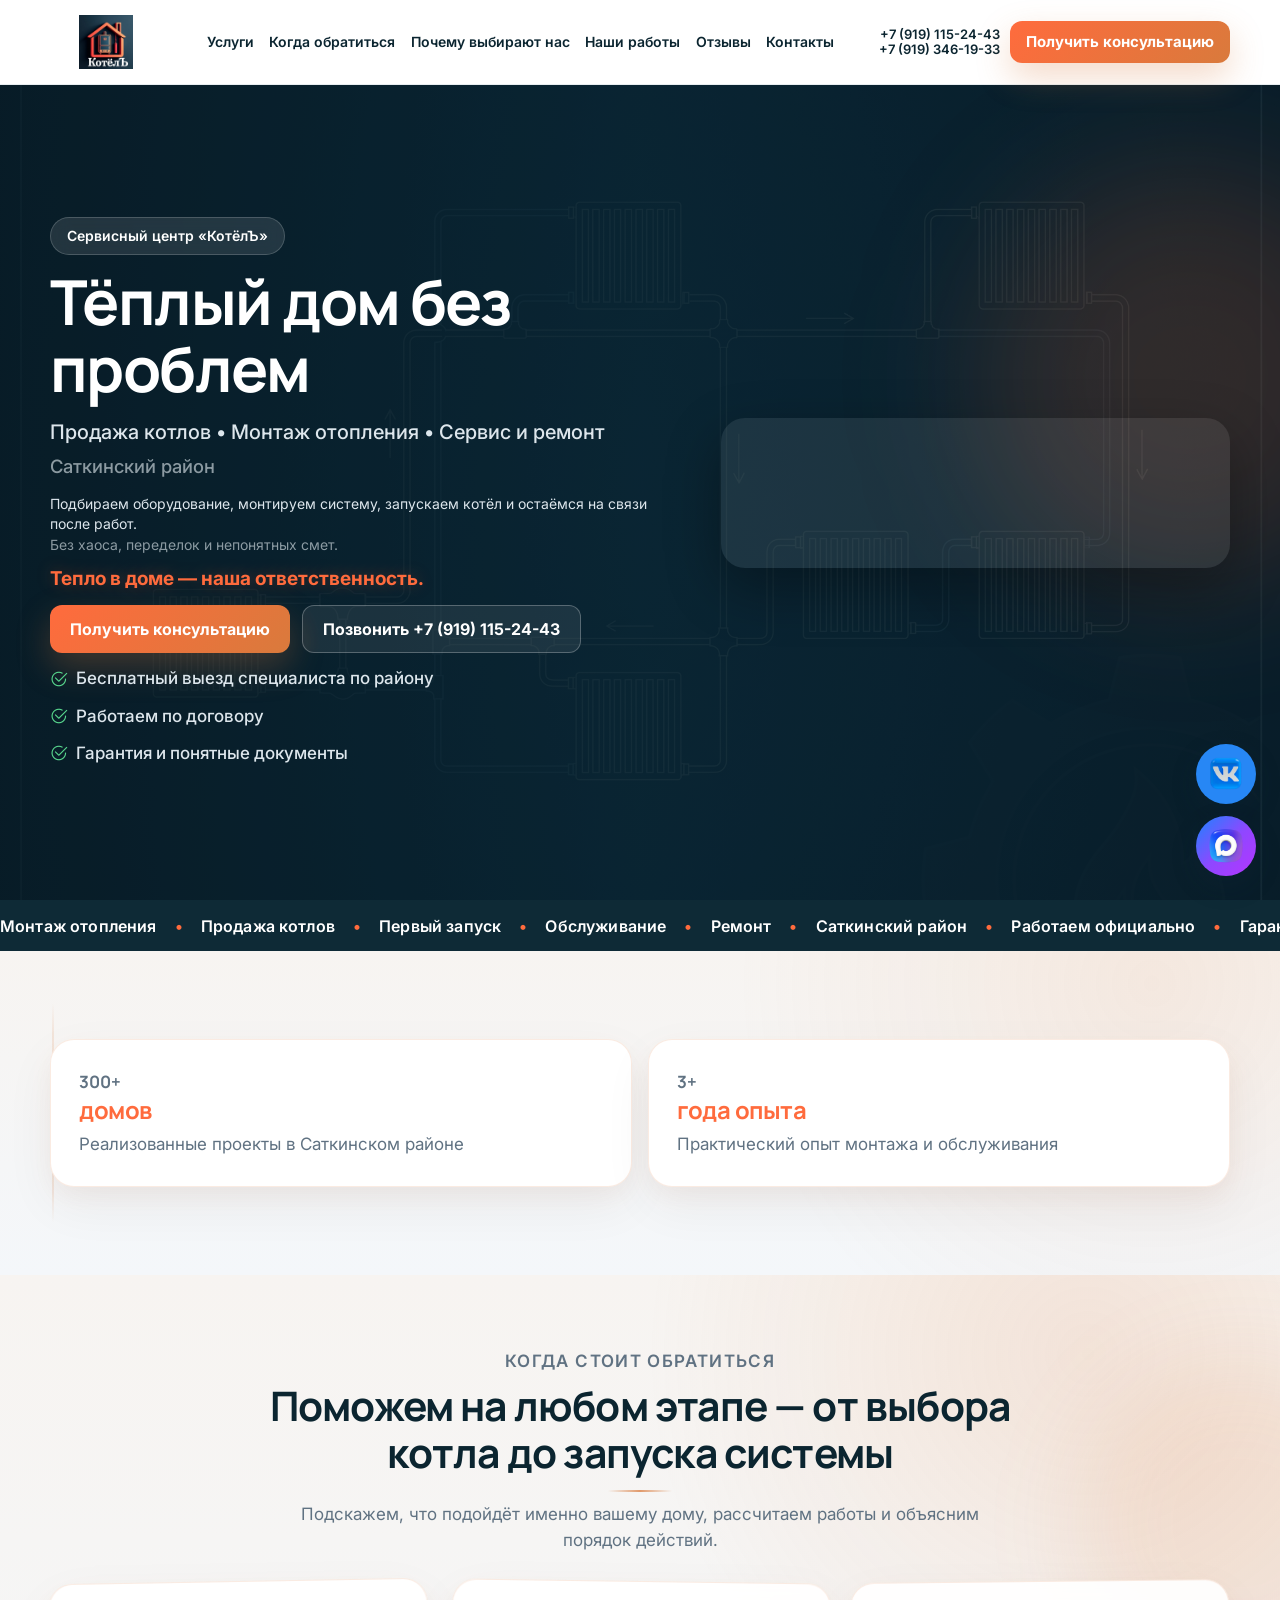
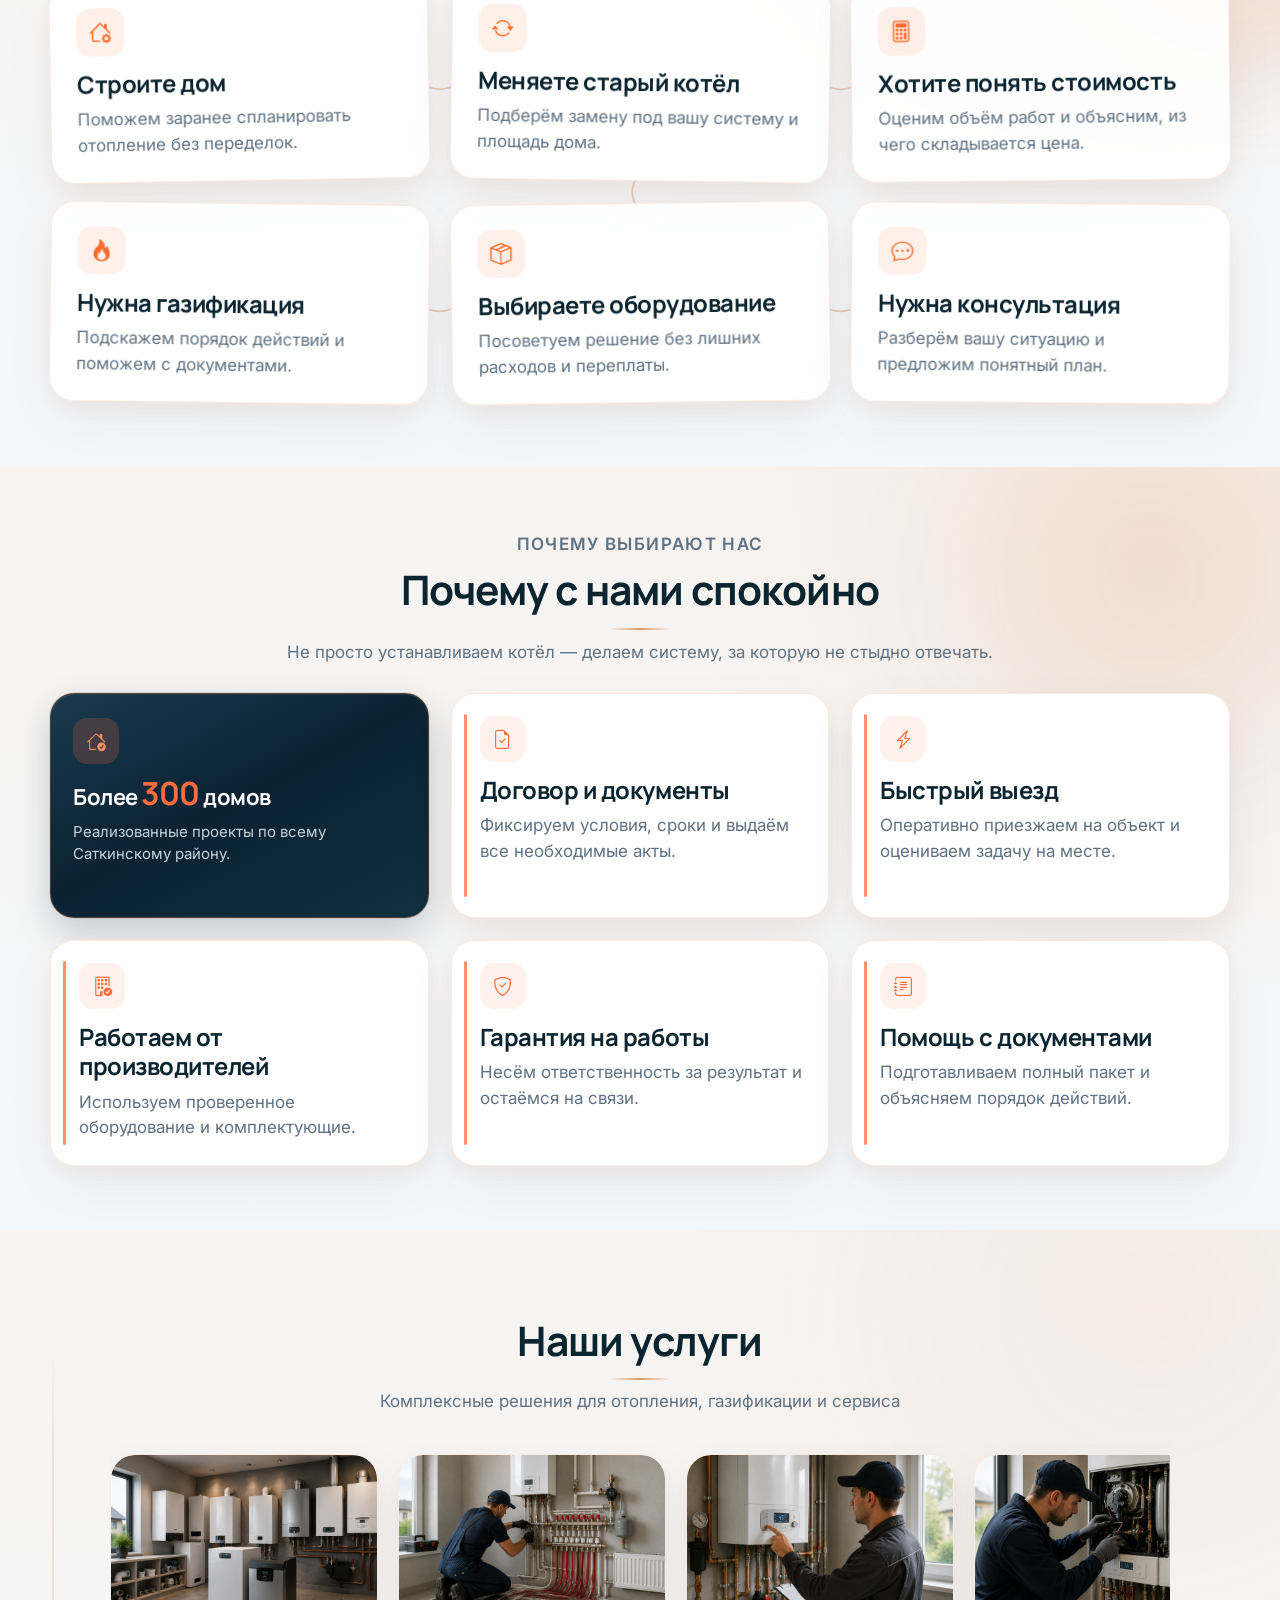
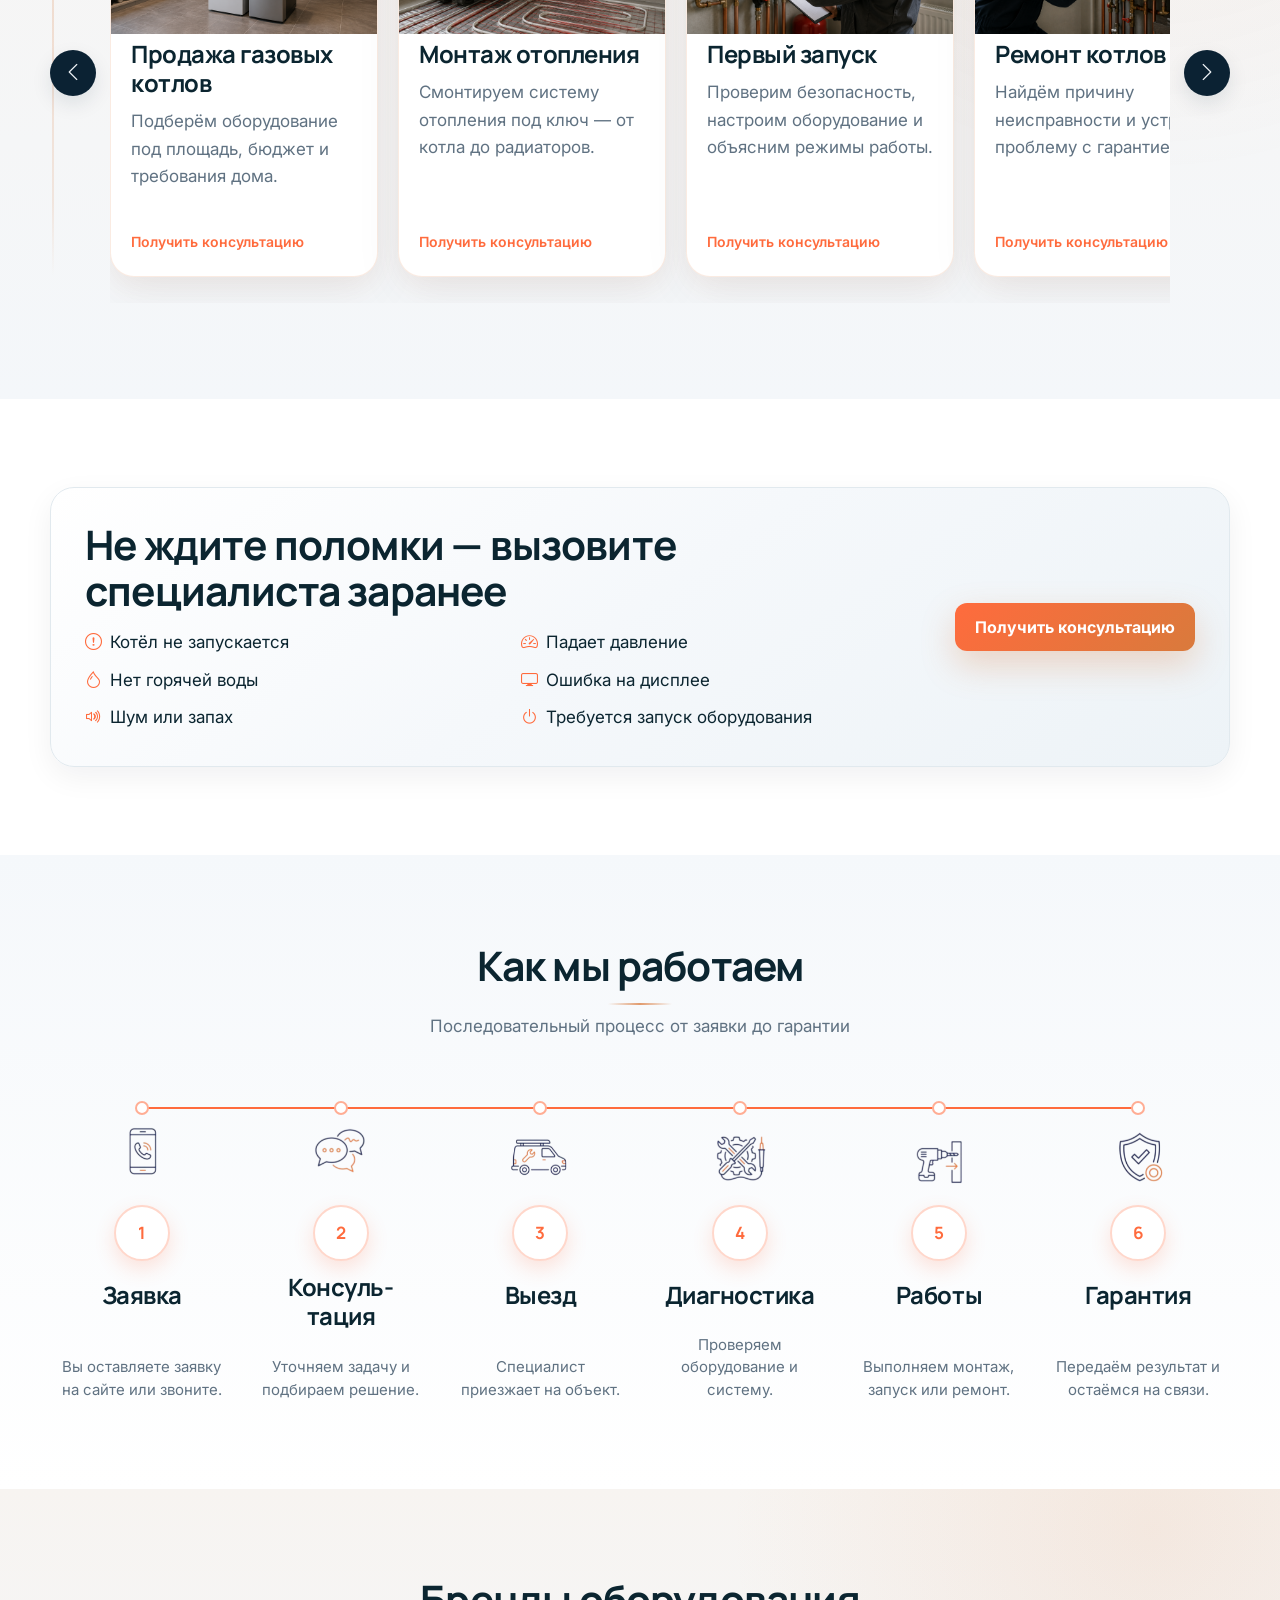
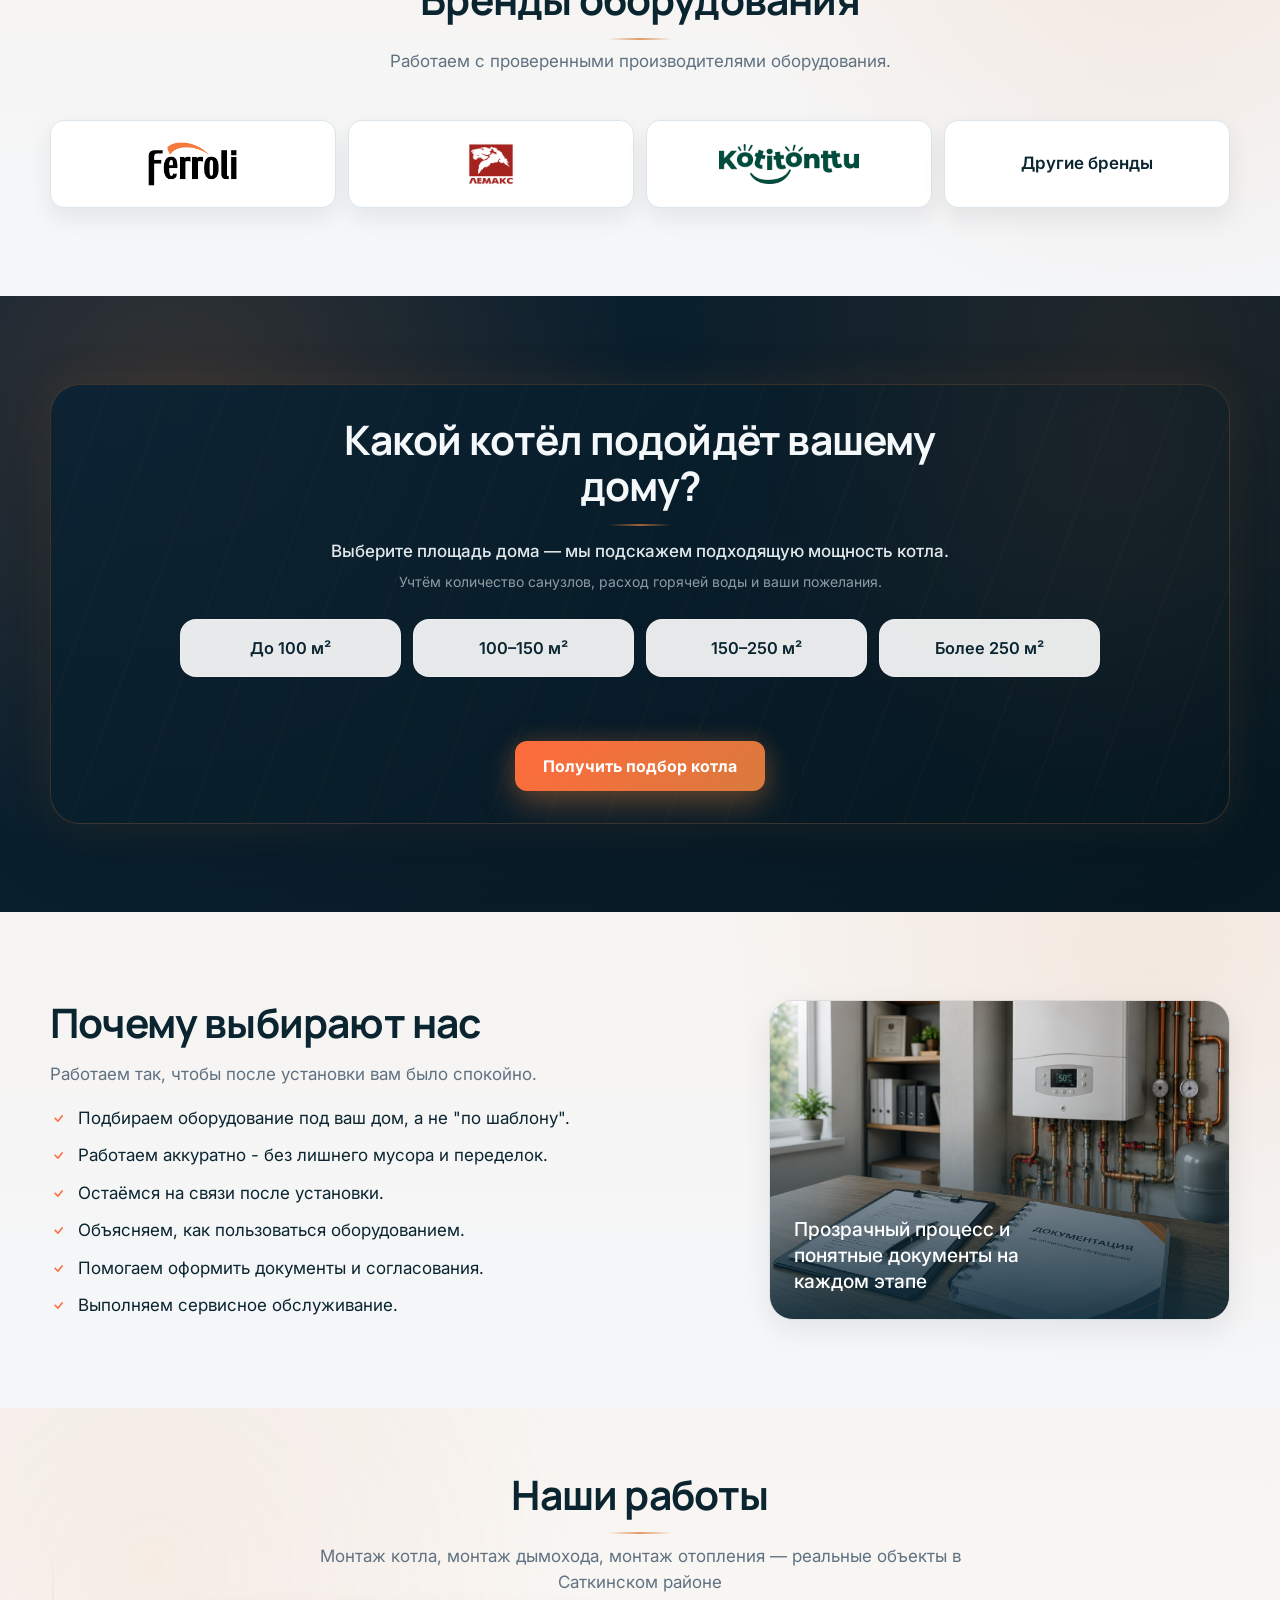
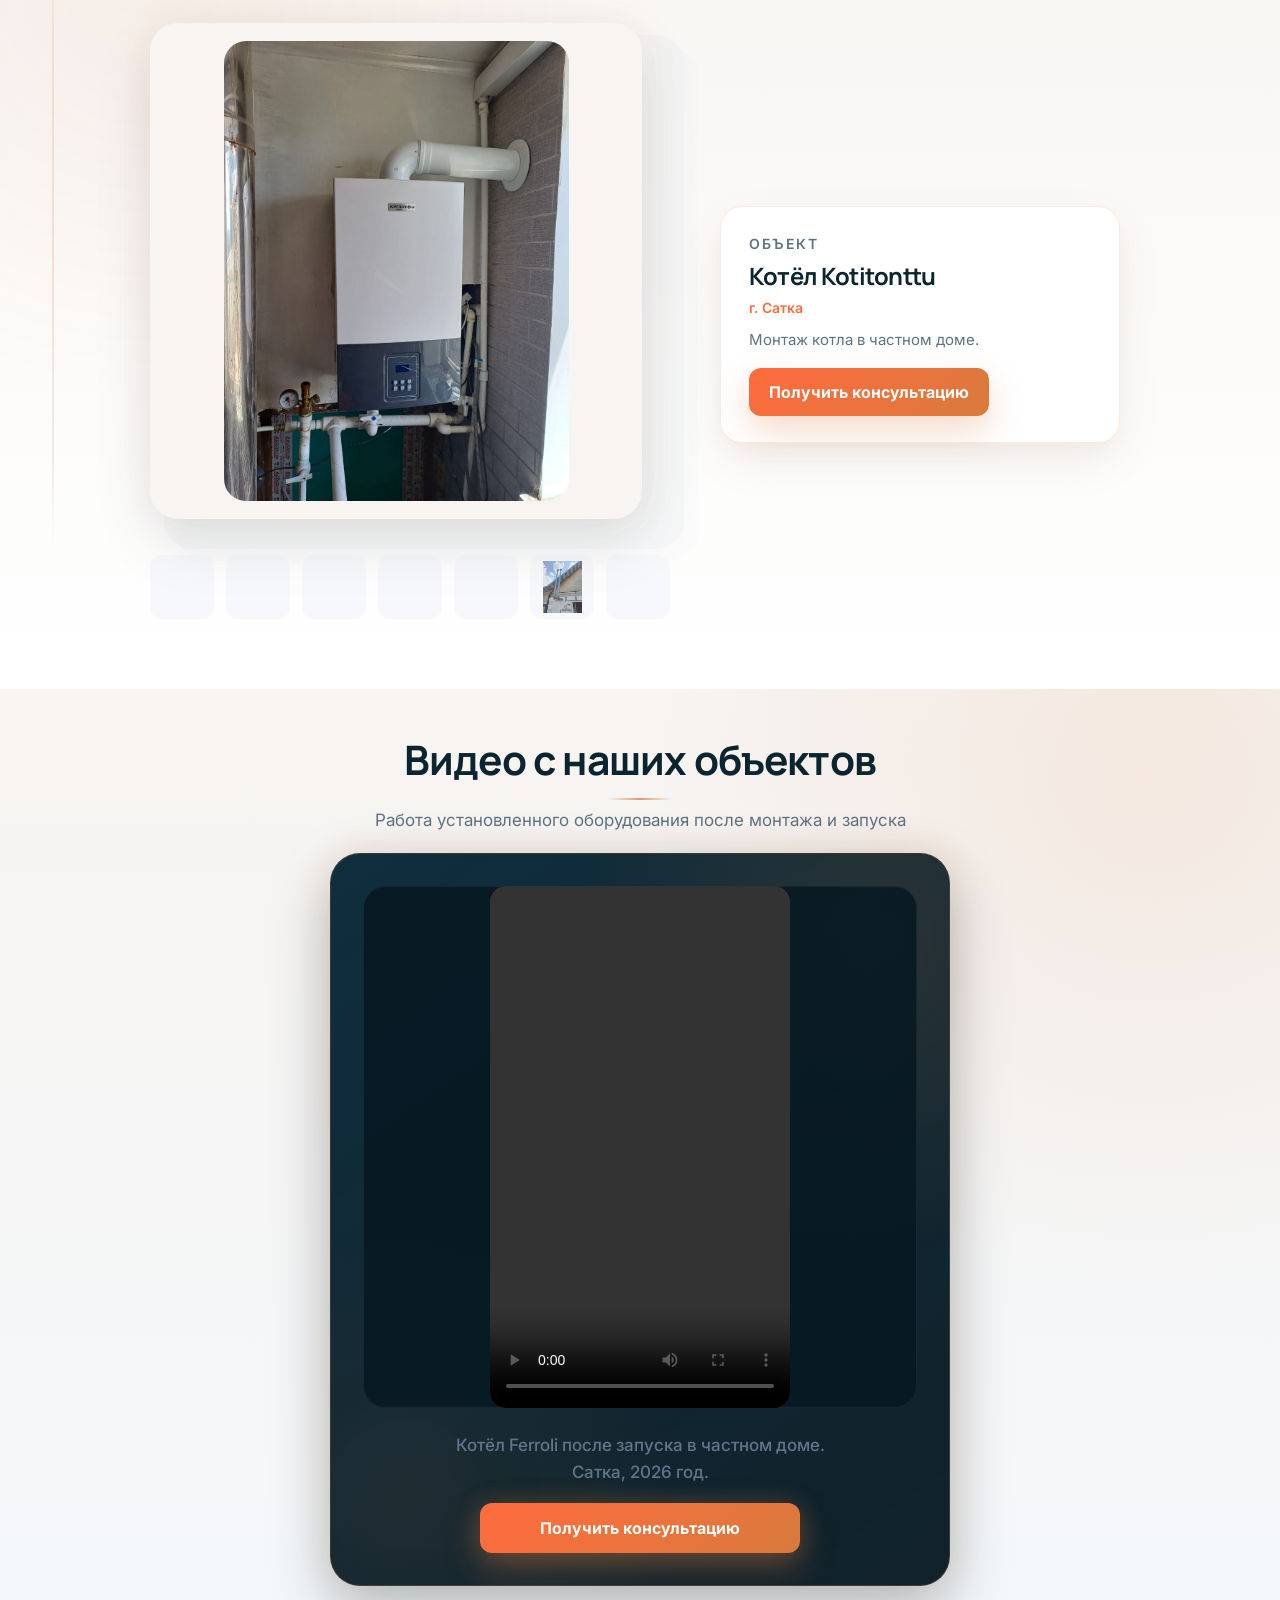
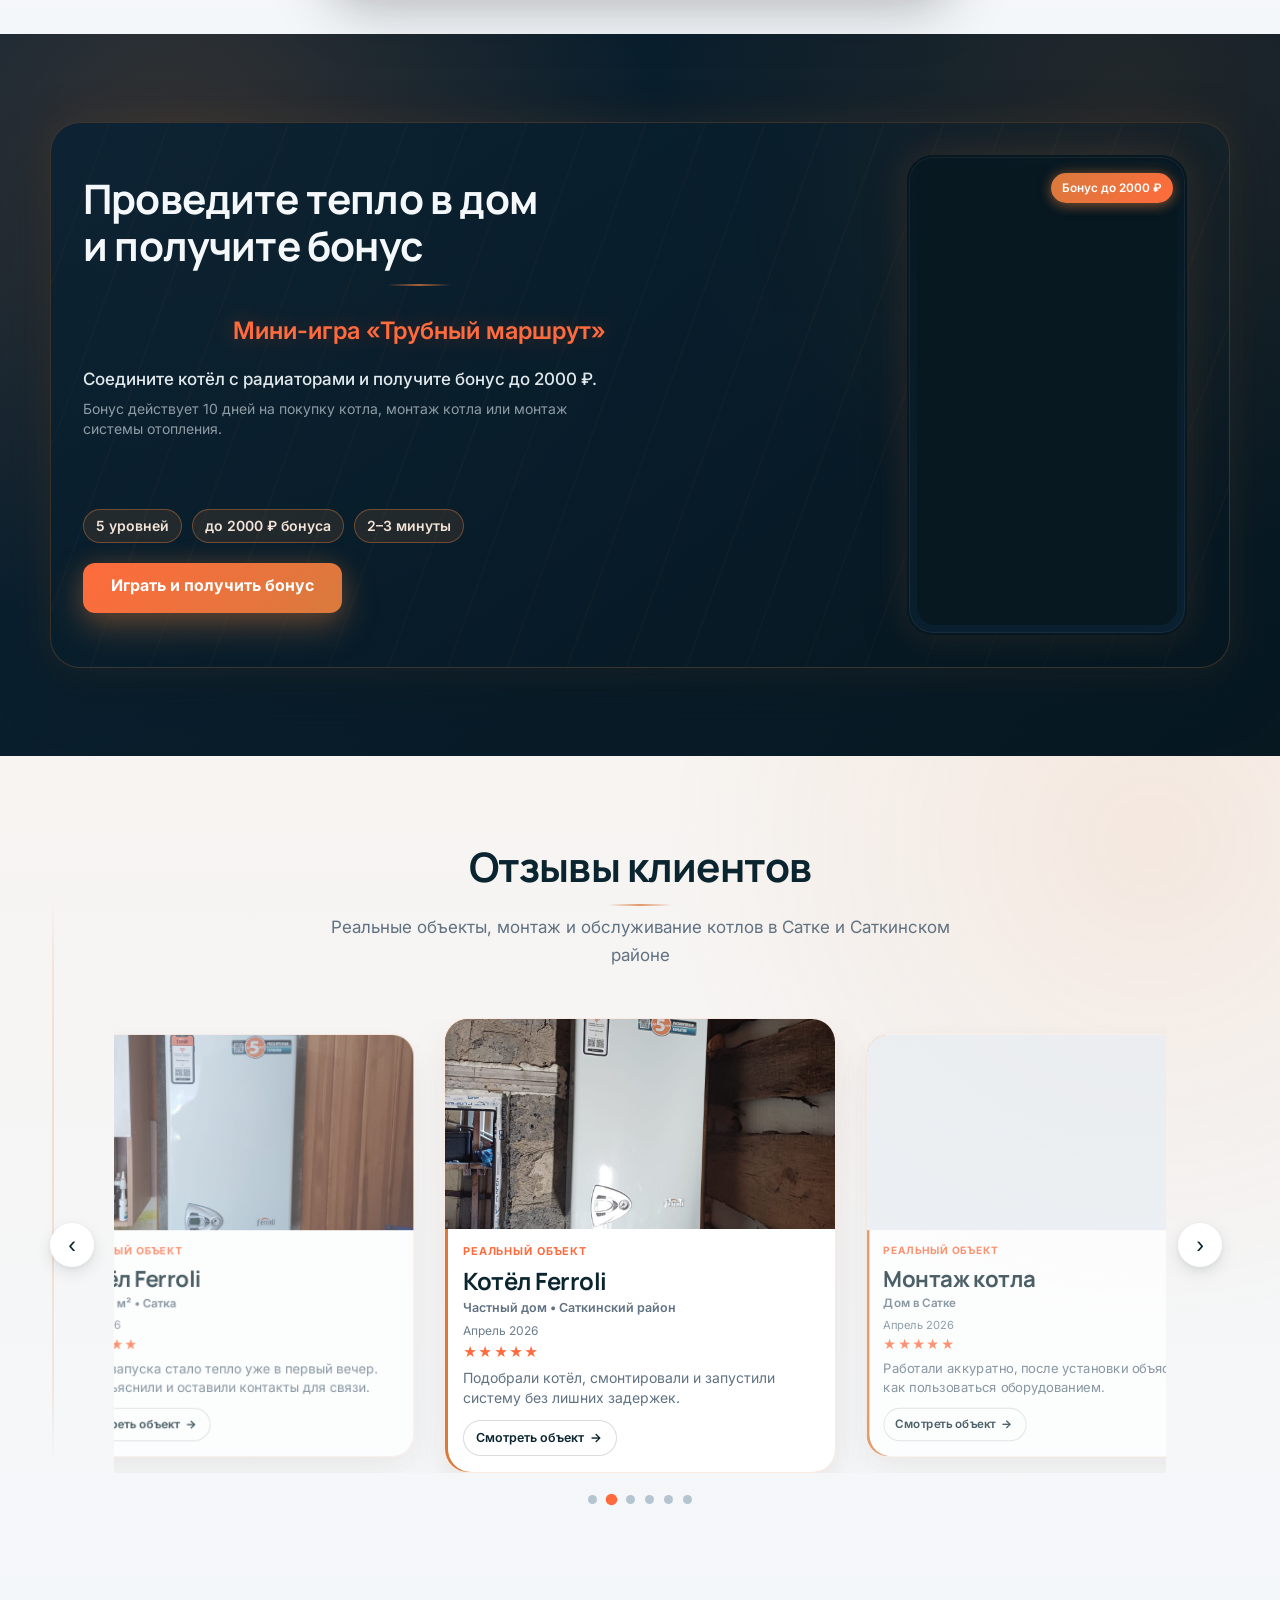
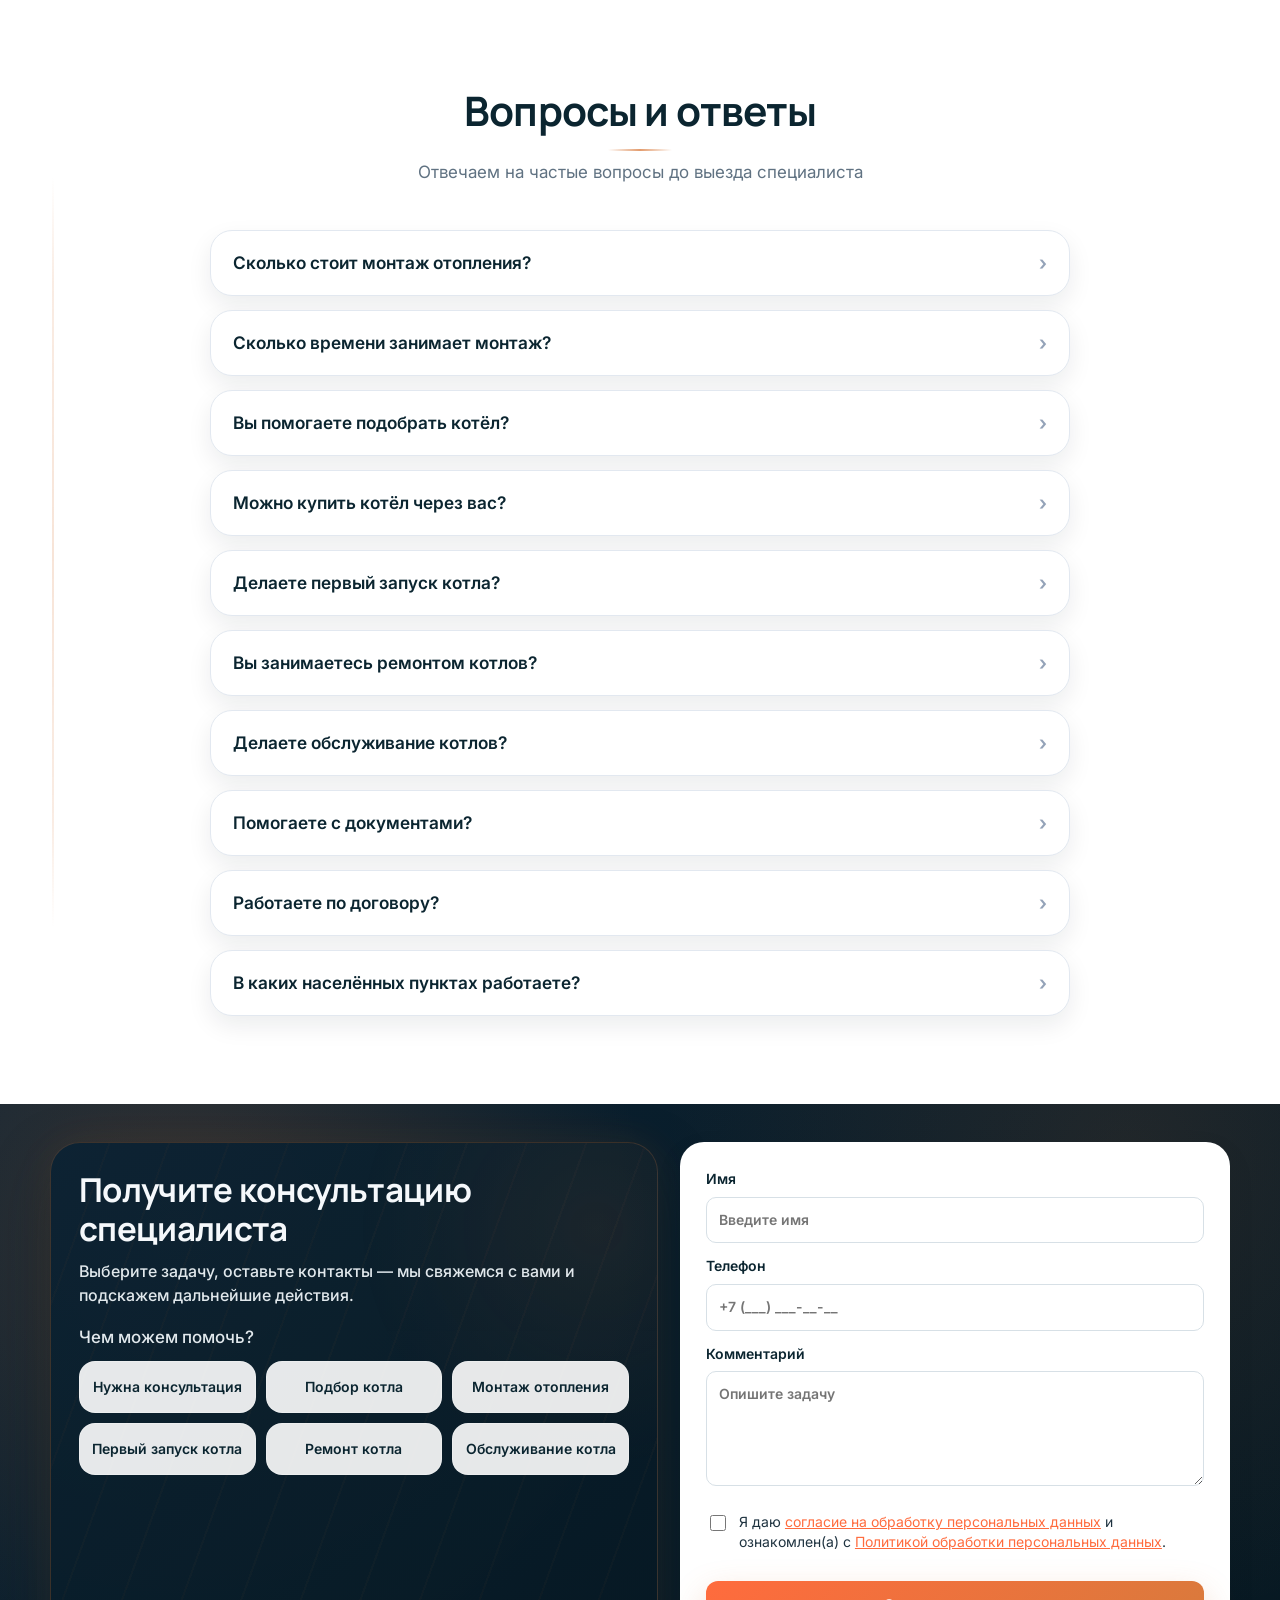
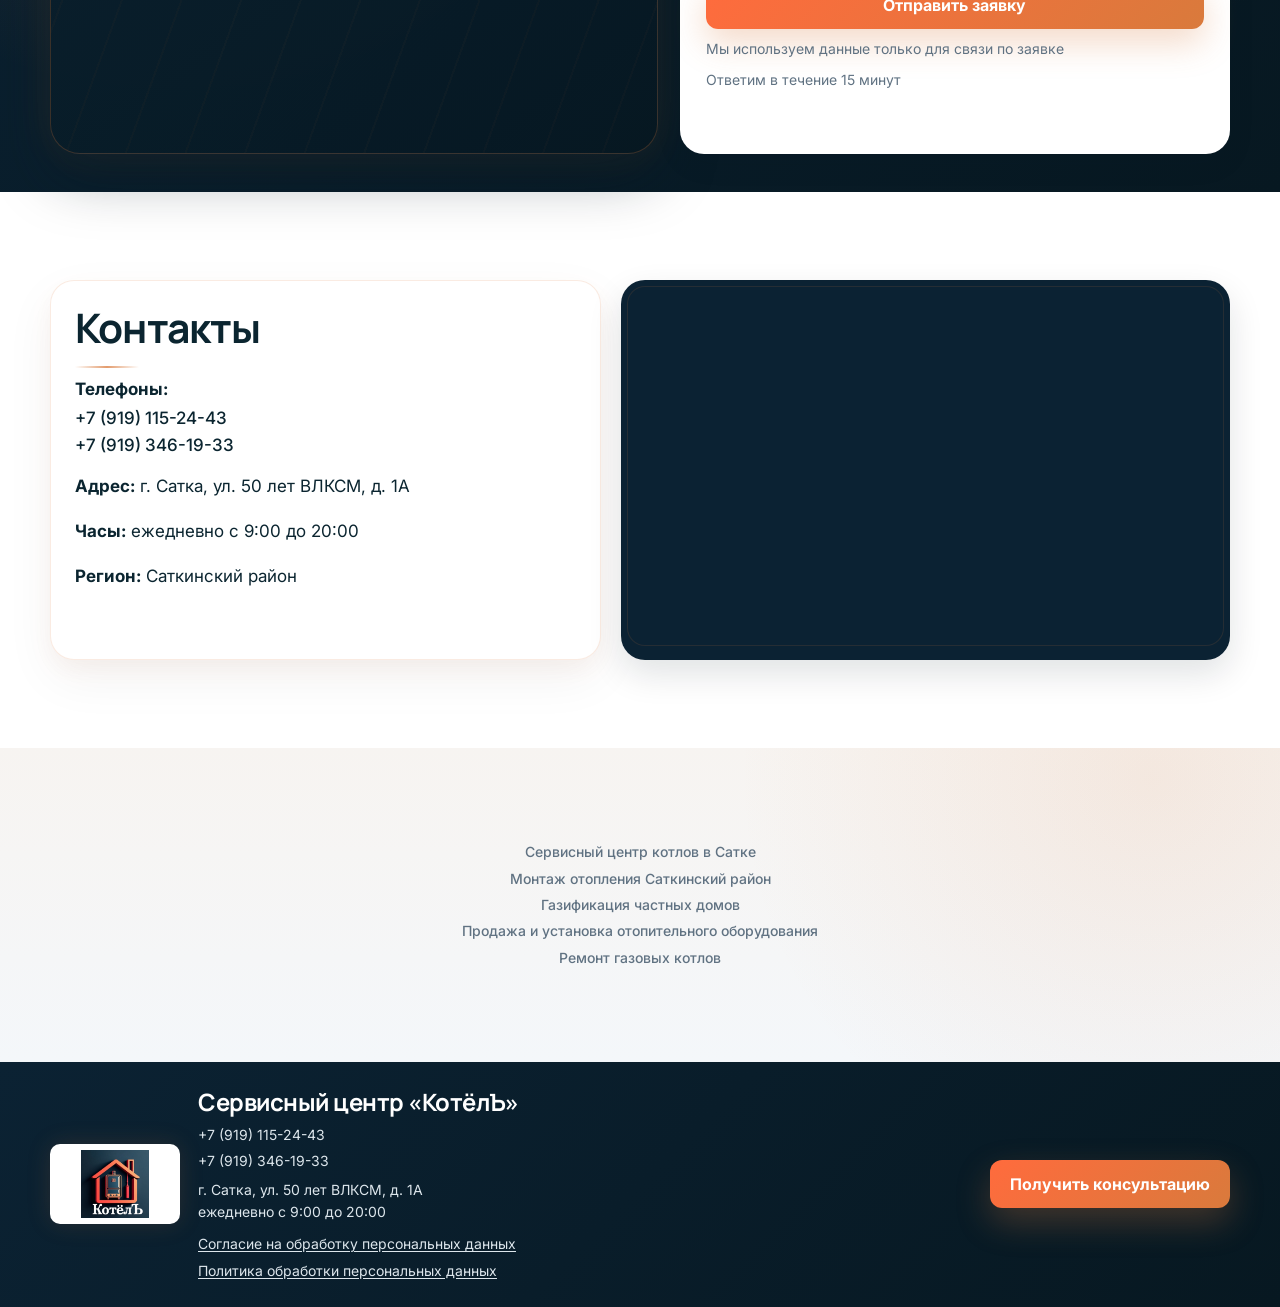
==== commit 6d9d44f7: "101" ====
--- a/index.html
+++ b/index.html
@@ -980,9 +980,45 @@
 
     <section class="section request-block" id="request">
       <div class="container request-block__inner">
-        <div class="request-block__content reveal reveal--from-left">
-          <h2>Подберём котёл и рассчитаем отопление под ваш дом</h2>
-          <p>Оставьте заявку, и мы свяжемся с вами в ближайшее время</p>
+        <div class="request-block__card reveal reveal--from-left">
+          <div class="request-block__head">
+            <h2>Получите консультацию специалиста</h2>
+            <div class="request-block__intro">
+              <p class="request-block__subtitle">Выберите задачу, оставьте контакты — мы свяжемся с вами и подскажем дальнейшие действия.</p>
+            </div>
+          </div>
+          <fieldset class="request-form__tasks" id="requestTaskGroup">
+            <legend class="request-form__tasks-title">Чем можем помочь?</legend>
+            <div class="request-form__task-tabs" role="radiogroup" aria-label="Чем можем помочь?">
+              <label class="request-form__task-tab">
+                <input type="radio" name="task" value="Нужна консультация" form="requestForm" />
+                <span>Нужна консультация</span>
+              </label>
+              <label class="request-form__task-tab">
+                <input type="radio" name="task" value="Подбор котла" form="requestForm" />
+                <span>Подбор котла</span>
+              </label>
+              <label class="request-form__task-tab">
+                <input type="radio" name="task" value="Монтаж отопления" form="requestForm" />
+                <span>Монтаж отопления</span>
+              </label>
+              <label class="request-form__task-tab">
+                <input type="radio" name="task" value="Первый запуск котла" form="requestForm" />
+                <span>Первый запуск котла</span>
+              </label>
+              <label class="request-form__task-tab">
+                <input type="radio" name="task" value="Ремонт котла" form="requestForm" />
+                <span>Ремонт котла</span>
+              </label>
+              <label class="request-form__task-tab">
+                <input type="radio" name="task" value="Обслуживание котла" form="requestForm" />
+                <span>Обслуживание котла</span>
+              </label>
+            </div>
+            <div class="request-form__task-hint" id="requestTaskHint" aria-live="polite" aria-hidden="true">
+              <p class="request-form__task-hint-title"></p>
+            </div>
+          </fieldset>
         </div>
         <form class="request-form reveal reveal--from-right" id="requestForm">
           <label>Имя<input type="text" name="name" required placeholder="Введите имя" /></label>
--- a/style.css
+++ b/style.css
@@ -127,12 +127,14 @@
 .call-master h2,
 .official h2,
 .contacts__info h2,
-.request-block__content h2 {
+.request-block__content h2,
+.request-block__head h2 {
   font-size: var(--fs-h2);
   line-height: var(--lh-h2);
 }
 
-.request-block__content h2 {
+.request-block__content h2,
+.request-block__head h2 {
   color: var(--color-white);
   margin-bottom: 10px;
 }
@@ -4093,23 +4095,87 @@
 
 .request-block {
   background:
-    radial-gradient(circle at 20% 20%, rgba(217, 122, 60, 0.22), transparent 40%),
+    radial-gradient(circle at 14% 18%, rgba(217, 122, 60, 0.2), transparent 38%),
+    radial-gradient(circle at 88% 8%, rgba(217, 122, 60, 0.12), transparent 36%),
     linear-gradient(135deg, var(--brand-dark), var(--brand-deep));
-  color: #fff;
-}
+  color: #f5f8fb;
+}
+
+@media (min-width: 769px) {
+  #request.request-block.section {
+    padding: clamp(32px, 4.2vh, 52px) 0;
+  }
+}
+
 .request-block__inner {
   display: grid;
-  grid-template-columns: 1fr .95fr;
-  gap: 24px;
-  align-items: center;
-}
-.request-block__content p {
+  grid-template-columns: minmax(0, 1.05fr) minmax(0, 0.95fr);
+  gap: clamp(16px, 2vw, 22px);
+  align-items: stretch;
+}
+
+.request-block__card {
+  position: relative;
+  display: flex;
+  flex-direction: column;
+  min-width: 0;
+  height: 100%;
+  border-radius: 30px;
+  padding: clamp(20px, 2.2vw, 28px);
+  background: linear-gradient(145deg, rgba(10, 34, 51, 0.9), rgba(7, 24, 33, 0.9));
+  border: 1px solid rgba(217, 122, 60, 0.24);
+  box-shadow:
+    0 22px 58px rgba(7, 24, 33, 0.36),
+    0 0 42px rgba(217, 122, 60, 0.12);
+  overflow: hidden;
+}
+
+.request-block__card::before {
+  content: "";
+  position: absolute;
+  inset: 0;
+  pointer-events: none;
+  background:
+    radial-gradient(circle at 90% 14%, rgba(217, 122, 60, 0.16), transparent 32%),
+    repeating-linear-gradient(
+      110deg,
+      transparent 0,
+      transparent 54px,
+      rgba(217, 122, 60, 0.06) 54px,
+      rgba(217, 122, 60, 0.06) 56px
+    );
+  opacity: 0.55;
+}
+
+.request-block__head {
+  position: relative;
+  z-index: 1;
+  width: 100%;
+  margin-bottom: clamp(14px, 1.8vw, 18px);
+}
+
+.request-block__head h2 {
+  margin-bottom: 0;
+  color: #f5f8fb;
+  font-size: clamp(1.5rem, 1.2vw + 1.1rem, 2.25rem);
+  line-height: 1.18;
+}
+
+.request-block__intro {
+  display: grid;
+  gap: 6px;
+  margin-top: 10px;
+}
+
+.request-block__subtitle {
   margin: 0;
-  font-family: var(--font-body);
-  color: var(--color-text-on-dark-muted);
-  font-size: var(--fs-body);
-  line-height: var(--lh-body);
-}
+  color: rgba(239, 245, 249, 0.94);
+  font-size: clamp(0.9375rem, 0.15vw + 0.9rem, 1rem);
+  line-height: 1.5;
+  font-weight: 500;
+  text-wrap: pretty;
+}
+
 .request-form {
   background: #fff;
   border-radius: 24px;
@@ -4118,7 +4184,139 @@
   display: grid;
   gap: 12px;
   color: var(--text);
-}
+  max-width: 100%;
+  min-width: 0;
+  align-self: stretch;
+}
+
+.request-form__tasks {
+  position: relative;
+  z-index: 1;
+  margin: 0;
+  padding: 0;
+  border: 0;
+  min-width: 0;
+  flex: 1;
+  display: flex;
+  flex-direction: column;
+}
+
+.request-form__tasks-title {
+  margin: 0 0 12px;
+  padding: 0;
+  font-family: var(--font-body);
+  font-size: var(--fs-body);
+  font-weight: 500;
+  color: rgba(239, 245, 249, 0.94);
+  letter-spacing: 0;
+  line-height: 1.45;
+}
+
+.request-form__task-tabs {
+  display: grid;
+  grid-template-columns: repeat(3, minmax(0, 1fr));
+  gap: 10px;
+}
+
+.request-form__task-tab {
+  position: relative;
+  display: block;
+  cursor: pointer;
+}
+
+.request-form__task-tab input {
+  position: absolute;
+  opacity: 0;
+  pointer-events: none;
+}
+
+.request-form__task-tab span {
+  display: flex;
+  align-items: center;
+  justify-content: center;
+  min-height: 52px;
+  padding: 10px 12px;
+  border-radius: 16px;
+  border: 1px solid rgba(255, 255, 255, 0.24);
+  background: rgba(255, 255, 255, 0.9);
+  color: var(--brand-text);
+  font-family: var(--font-body);
+  font-size: clamp(0.8125rem, 0.12vw + 0.78rem, 0.9375rem);
+  font-weight: 600;
+  line-height: 1.3;
+  text-align: center;
+  transition:
+    transform var(--duration-base) var(--ease-premium),
+    border-color var(--duration-base) ease,
+    box-shadow var(--duration-base) ease,
+    background var(--duration-base) ease,
+    color var(--duration-base) ease;
+}
+
+@media (hover: hover) {
+  .request-form__task-tab:hover span {
+    transform: translateY(-2px);
+    border-color: rgba(217, 122, 60, 0.5);
+    box-shadow: 0 10px 24px rgba(217, 122, 60, 0.2);
+  }
+}
+
+.request-form__task-tab input:checked + span {
+  border-color: rgba(217, 122, 60, 0.9);
+  background: linear-gradient(135deg, #fff4eb, #ffe4d2);
+  color: #8c451f;
+  transform: translateY(-1px) scale(1.02);
+  box-shadow:
+    0 0 0 1px rgba(217, 122, 60, 0.45),
+    0 0 24px rgba(217, 122, 60, 0.2),
+    0 14px 30px rgba(217, 122, 60, 0.24);
+}
+
+.request-form__task-tab input:focus-visible + span {
+  outline: 2px solid rgba(255, 107, 61, 0.45);
+  outline-offset: 2px;
+}
+
+.request-form__task-hint {
+  position: relative;
+  z-index: 1;
+  width: 100%;
+  margin-top: 12px;
+  padding: 12px 14px;
+  border-radius: 16px;
+  border: 1px solid rgba(217, 122, 60, 0.32);
+  background: linear-gradient(145deg, rgba(8, 28, 40, 0.72), rgba(7, 24, 33, 0.76));
+  box-shadow:
+    0 10px 22px rgba(7, 24, 33, 0.22),
+    0 0 22px rgba(217, 122, 60, 0.1);
+  opacity: 0;
+  transform: translateY(10px);
+  max-height: 0;
+  overflow: hidden;
+  pointer-events: none;
+  transition:
+    opacity var(--duration-base) var(--ease-premium),
+    transform var(--duration-base) var(--ease-premium),
+    max-height var(--duration-base) var(--ease-premium),
+    margin-top var(--duration-base) var(--ease-premium),
+    padding var(--duration-base) var(--ease-premium);
+}
+
+.request-form__task-hint.is-visible {
+  opacity: 1;
+  transform: translateY(0);
+  max-height: 180px;
+  pointer-events: auto;
+}
+
+.request-form__task-hint-title {
+  margin: 0;
+  color: rgba(248, 235, 224, 0.98);
+  font-size: clamp(0.875rem, 0.12vw + 0.84rem, 0.975rem);
+  line-height: 1.45;
+  font-weight: 600;
+}
+
 .request-form label:not(.consent-label) {
   display: grid;
   gap: 6px;
@@ -4832,6 +5030,41 @@
   .request-block__inner {
     grid-template-columns: 1fr;
   }
+
+  #request.request-block {
+    padding-bottom: calc(var(--space-section-y-mobile) + 12px);
+  }
+
+  .request-block__card {
+    border-radius: 24px;
+    padding: 20px 16px;
+  }
+
+  .request-block__head {
+    margin-bottom: 16px;
+  }
+
+  .request-block__intro {
+    margin-top: 8px;
+  }
+
+  .request-form__task-tabs {
+    grid-template-columns: repeat(2, minmax(0, 1fr));
+    gap: 8px;
+  }
+
+  .request-form__task-tab span {
+    min-height: 48px;
+    padding: 10px 10px;
+    border-radius: 16px;
+    font-size: 0.875rem;
+  }
+
+  .request-form__task-hint {
+    margin-top: 10px;
+    padding: 10px 12px;
+  }
+
   .hero {
     min-height: auto;
     padding: 72px 0 40px;
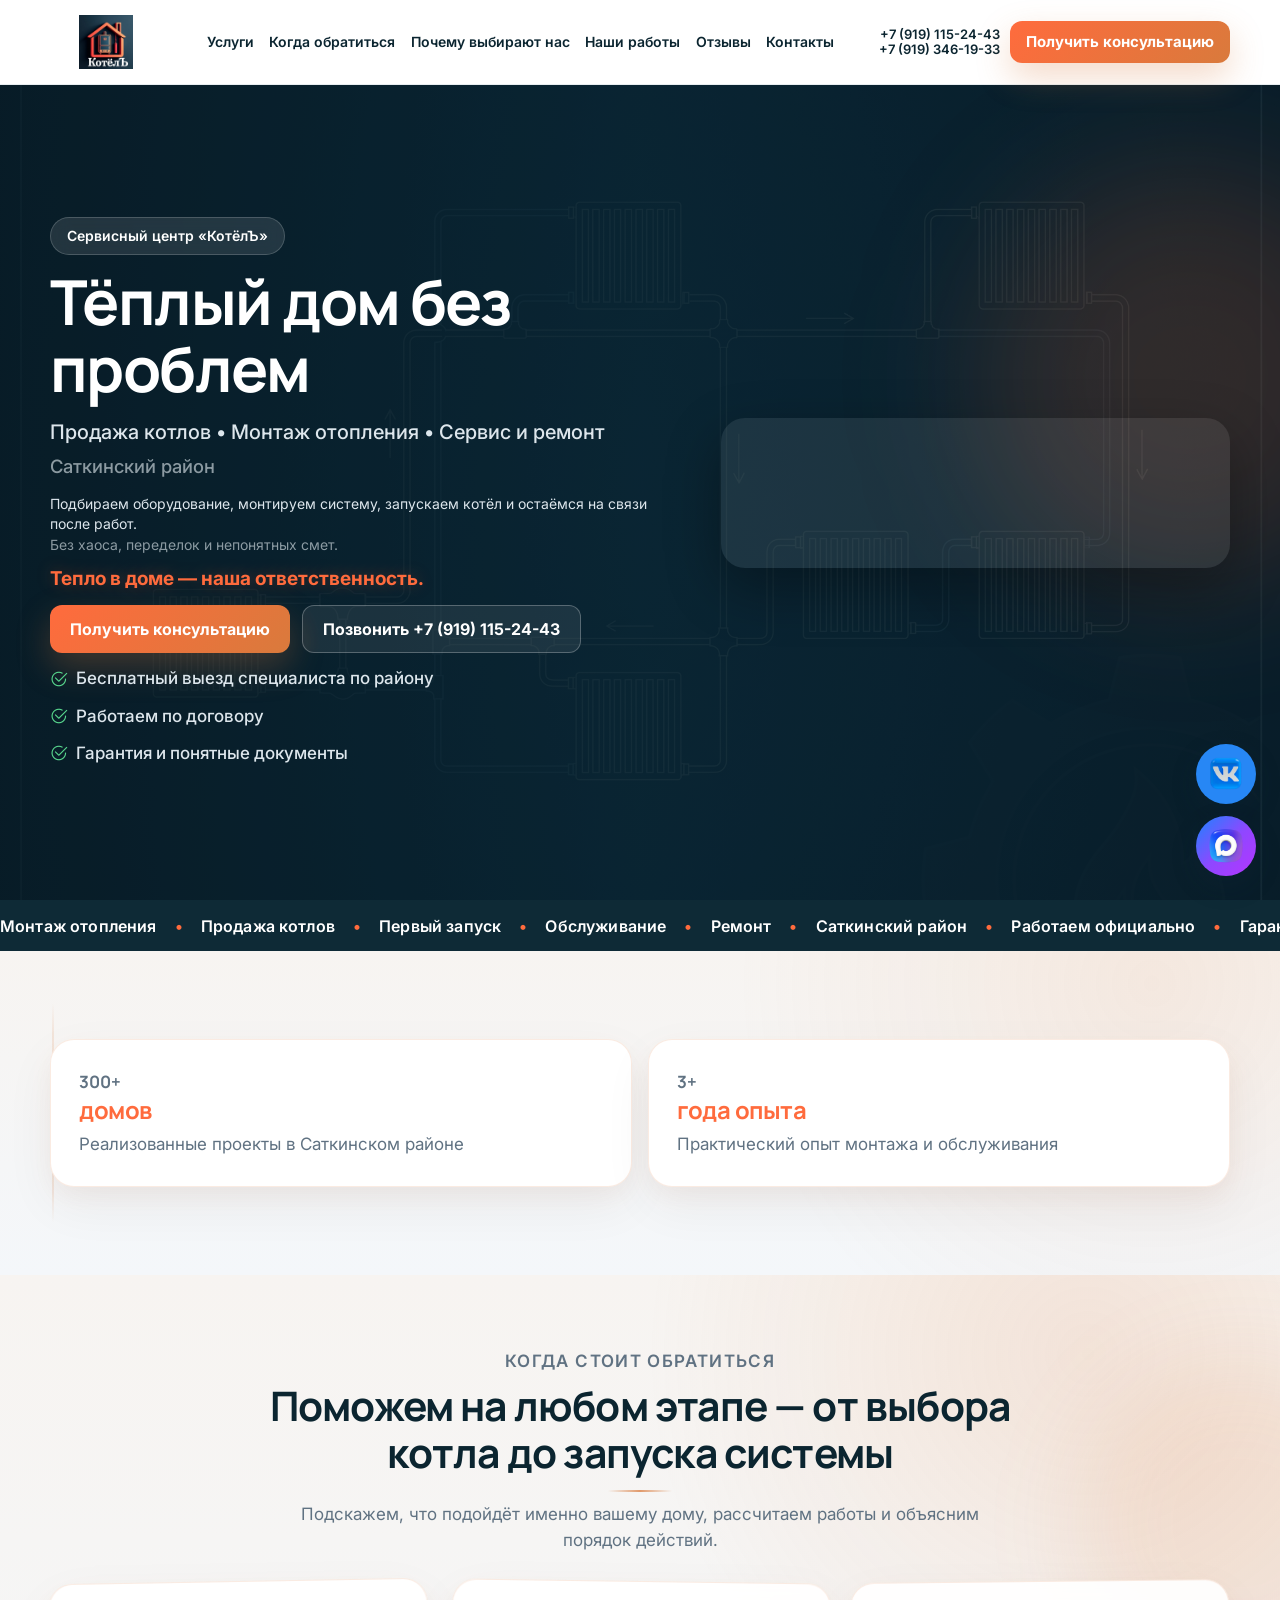
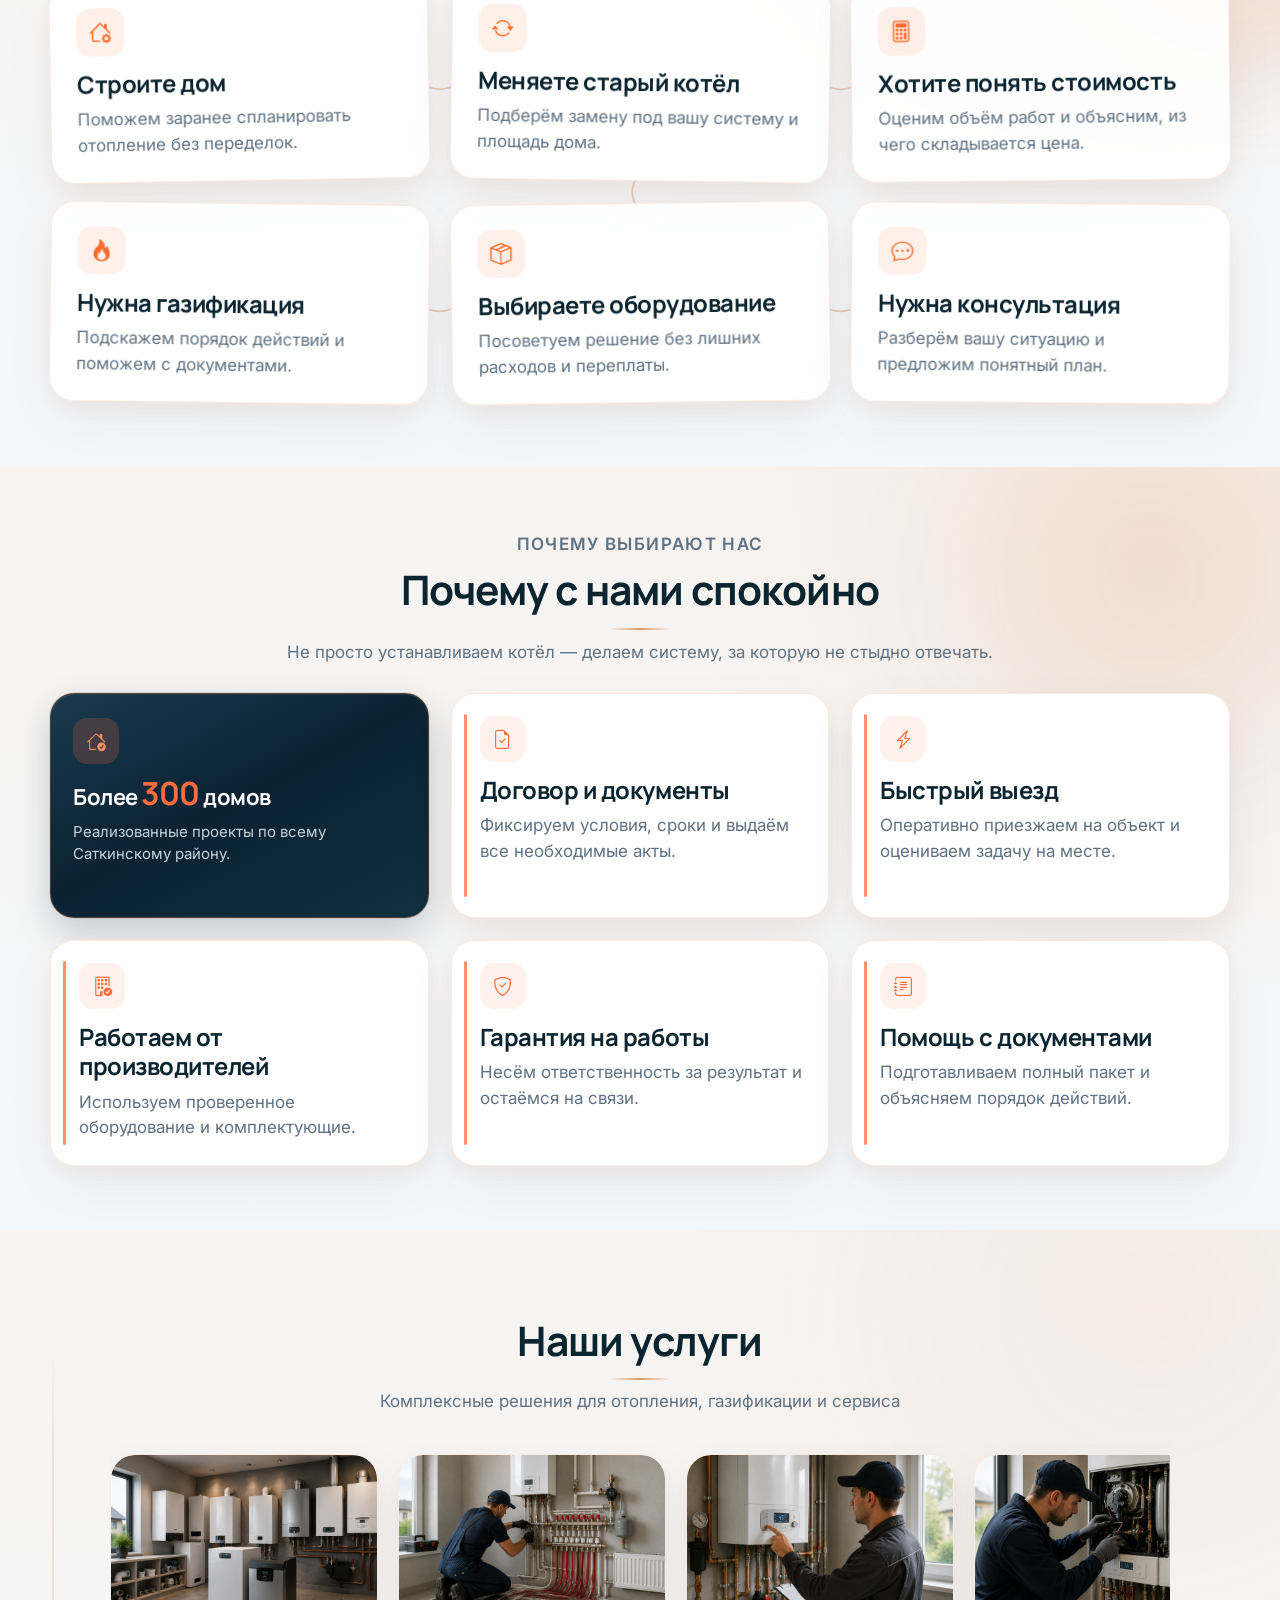
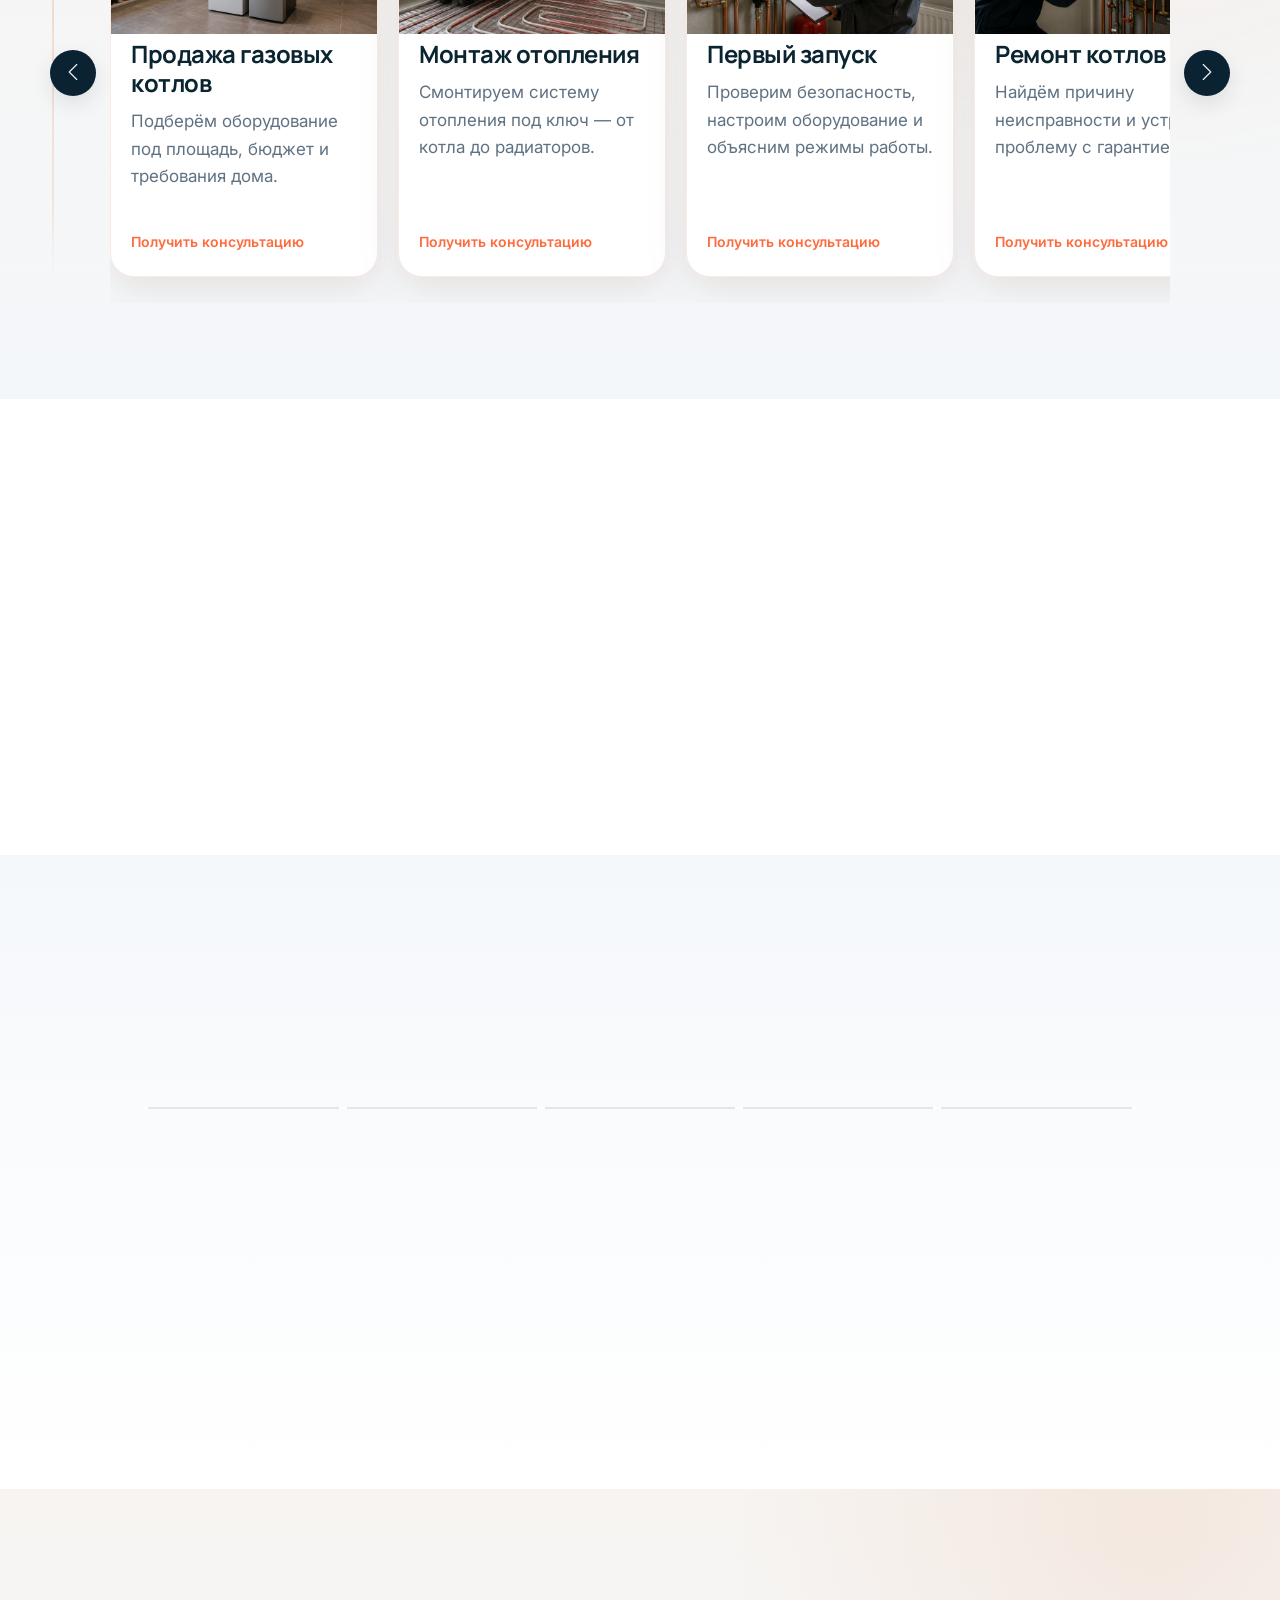
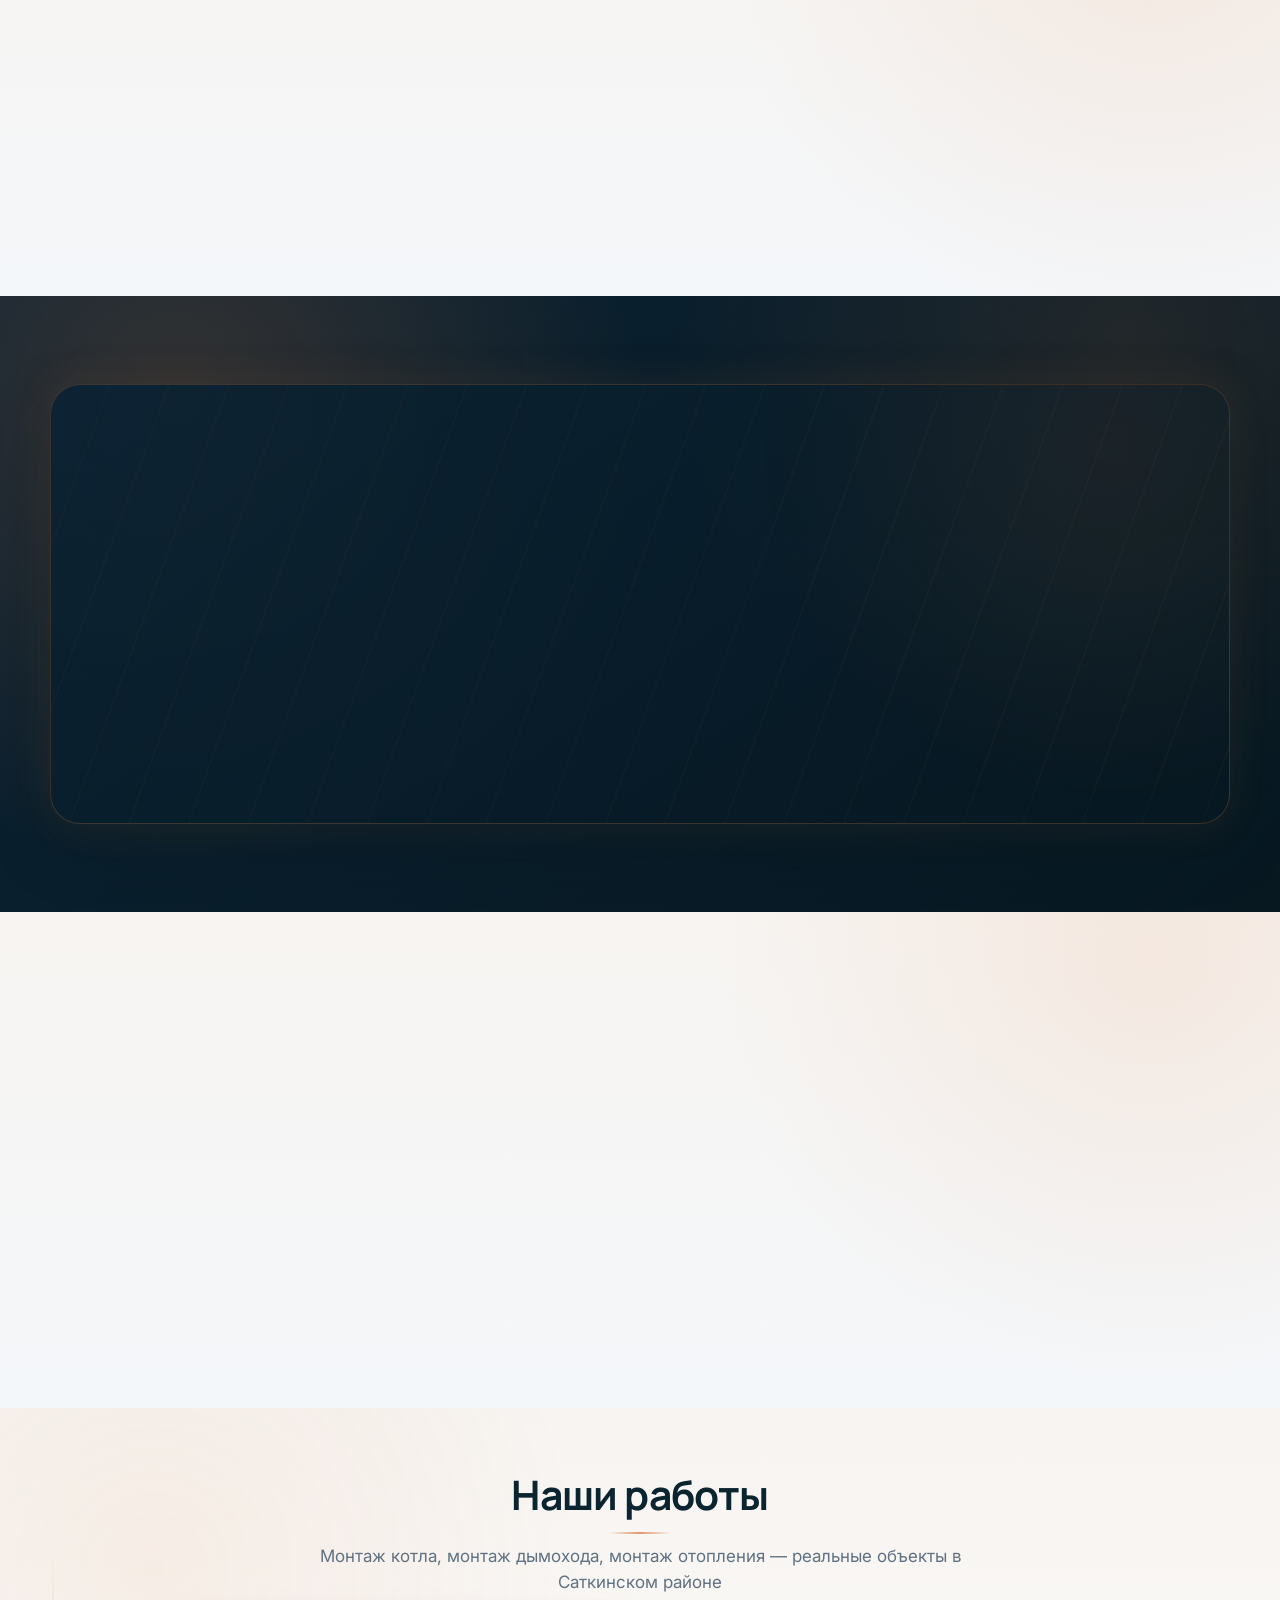
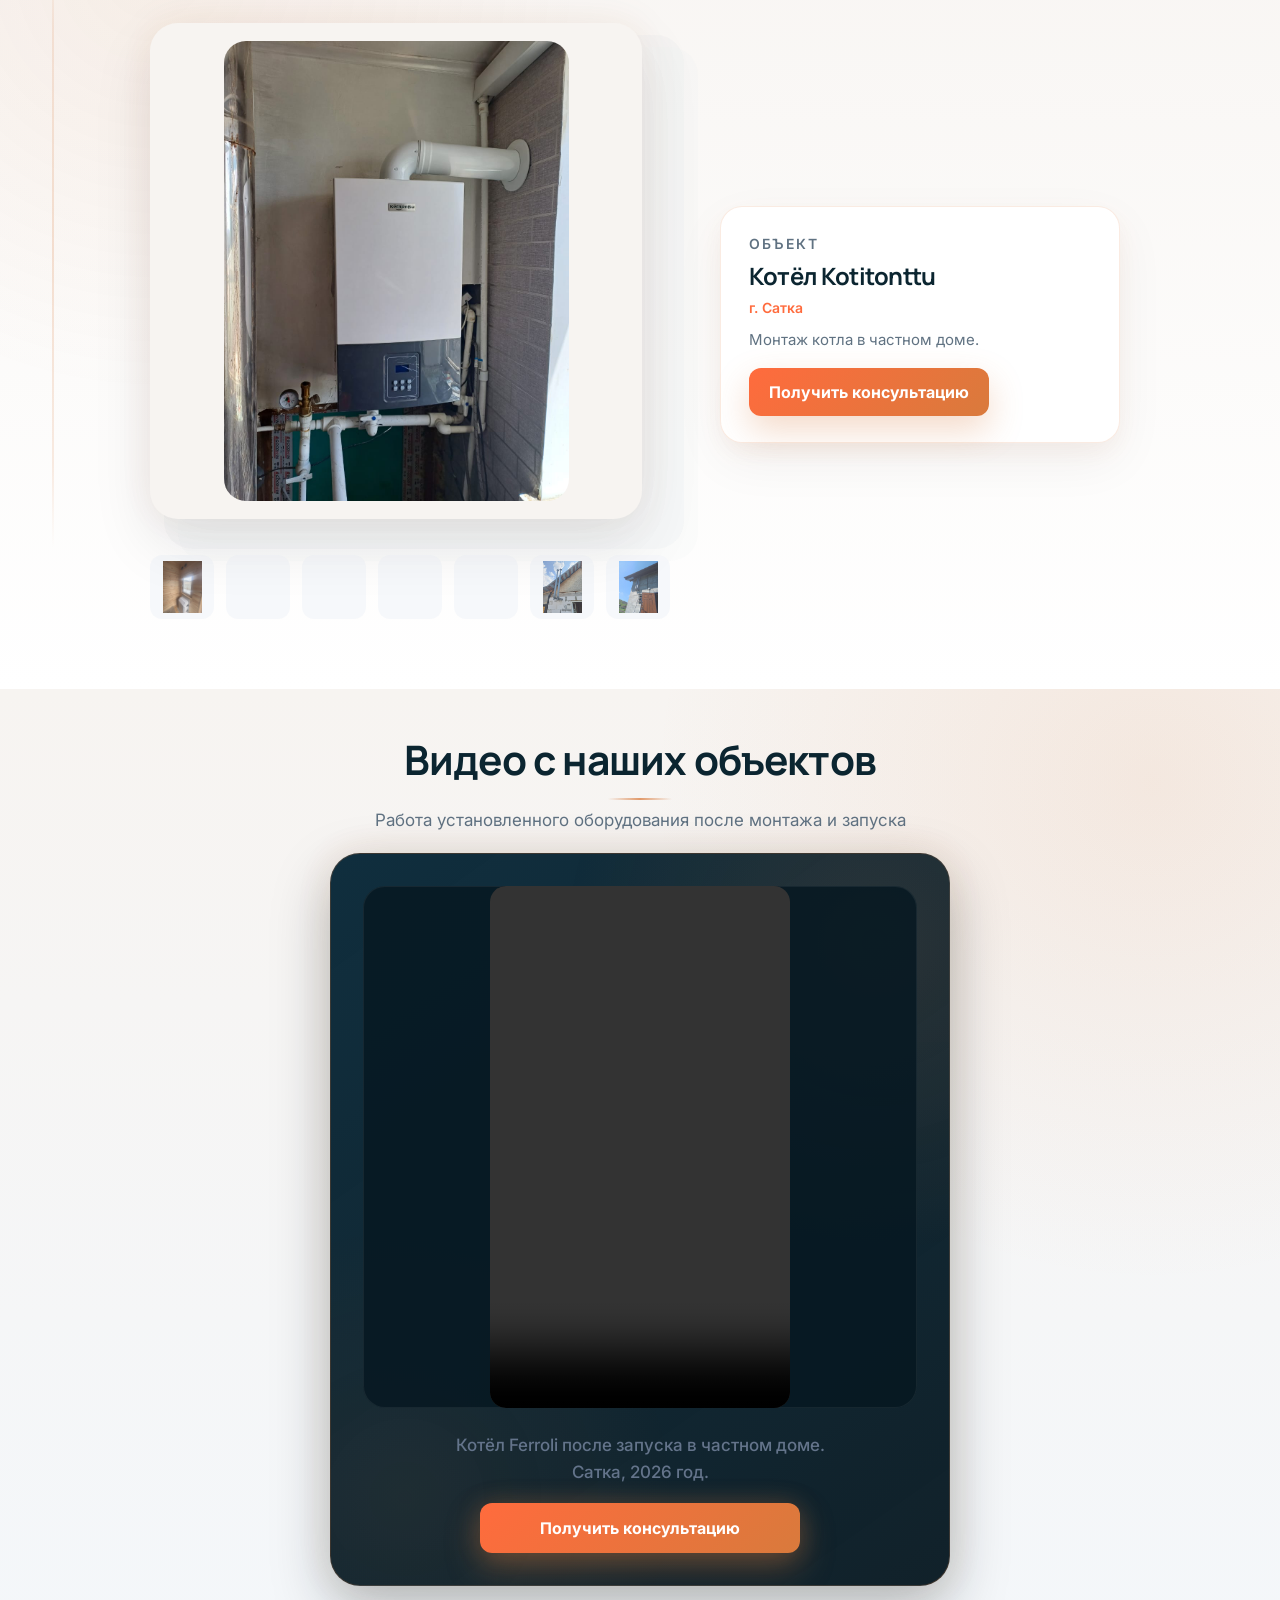
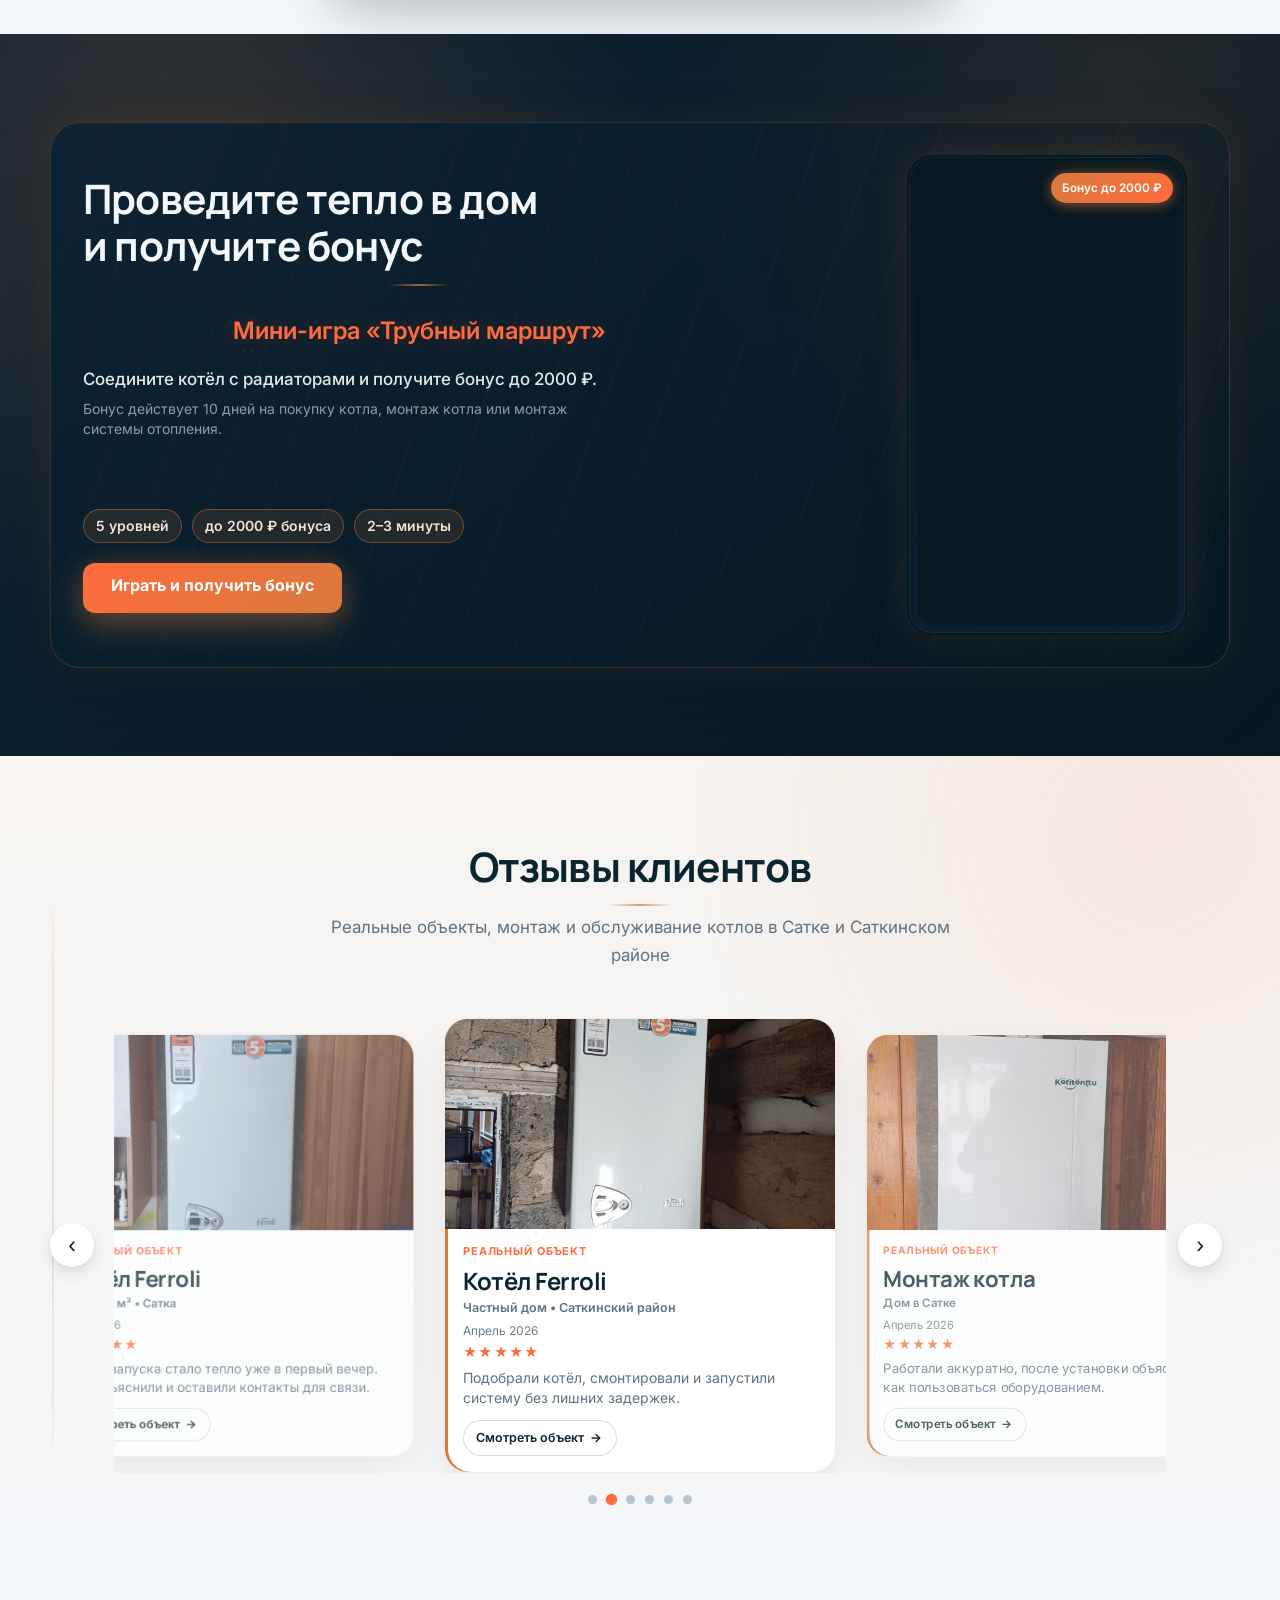
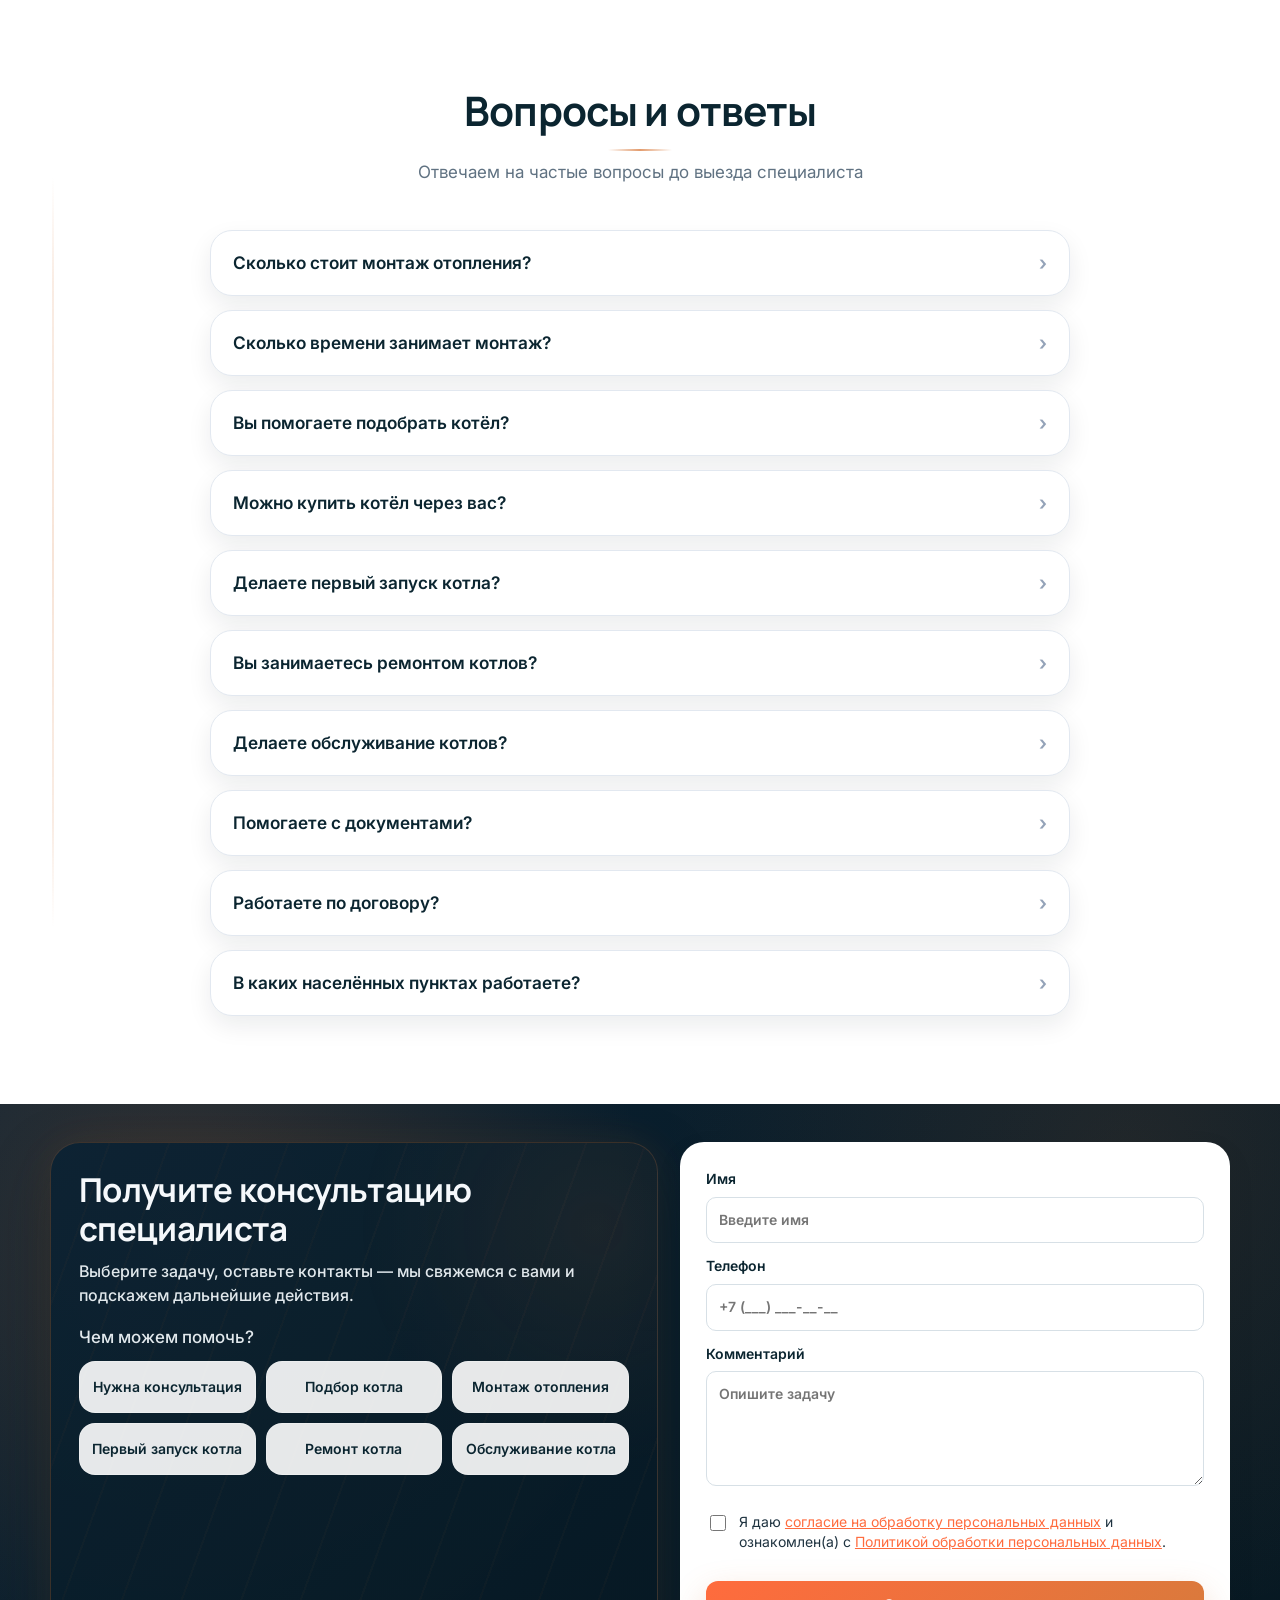
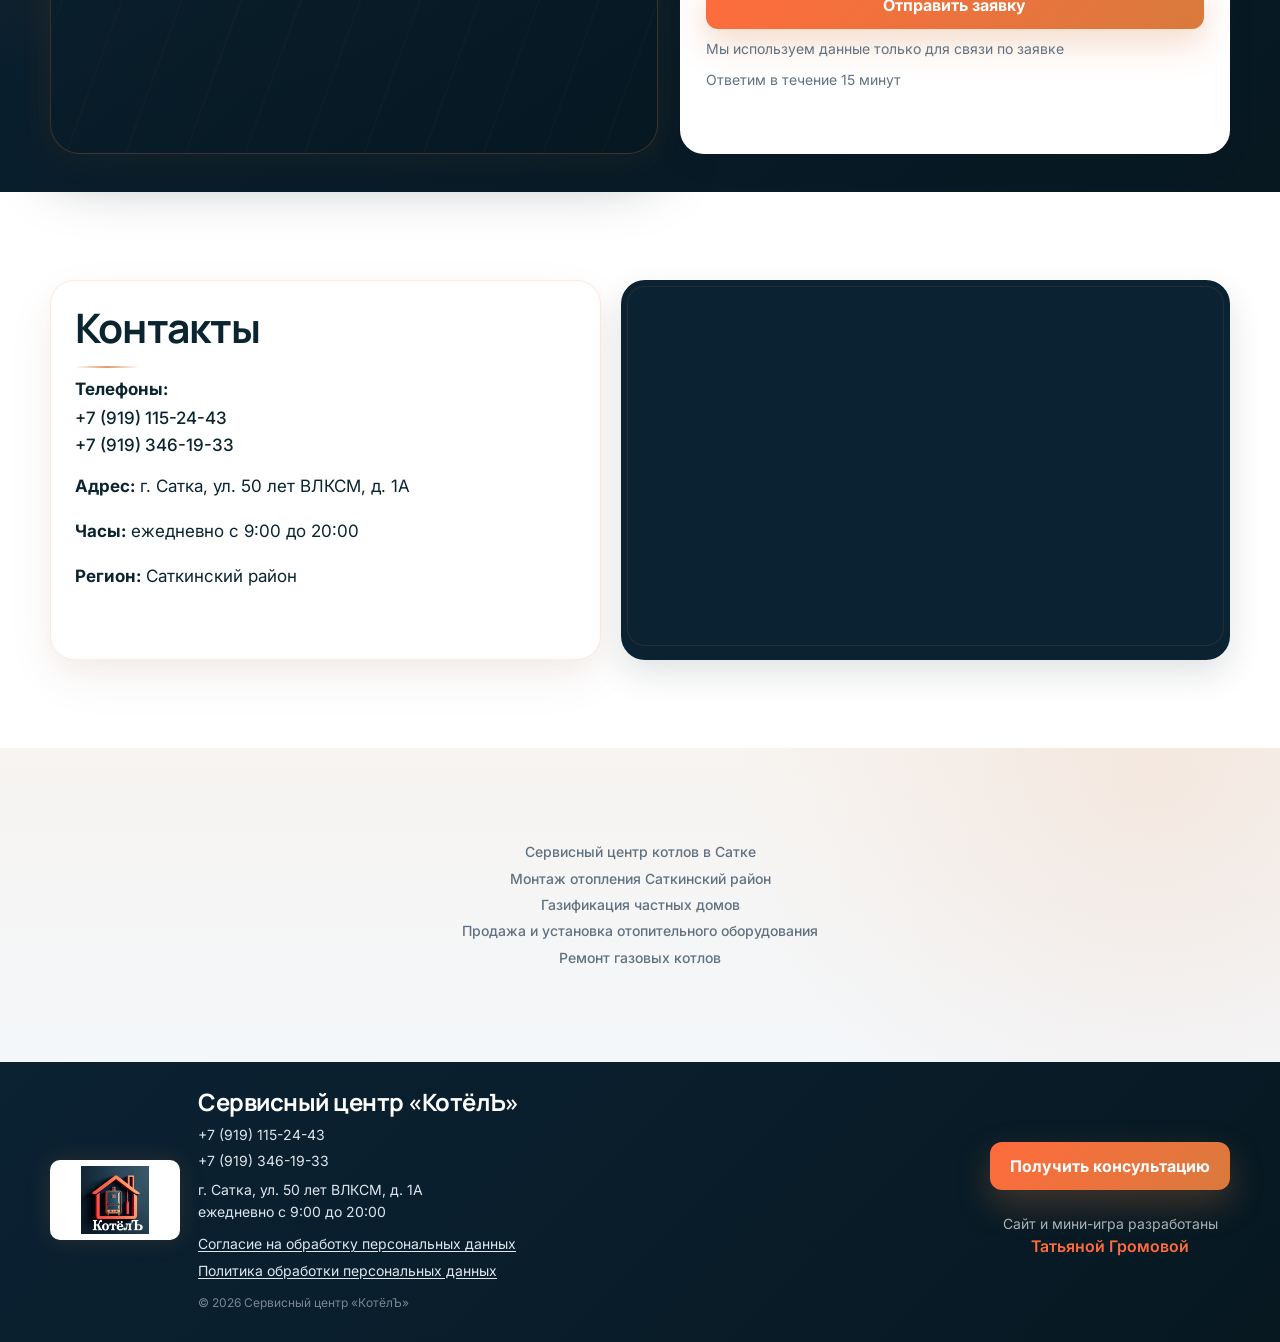
==== commit 22795355: "104" ====
--- a/index.html
+++ b/index.html
@@ -1075,7 +1075,7 @@
   <footer class="footer">
     <div class="container footer__inner reveal reveal--from-left">
       <img loading="lazy" src="images/logo.png" onerror="this.onerror=null;this.src='images/logo.jpg';" alt="Логотип КотёлЪ" />
-      <div>
+      <div class="footer__info">
         <h3>Сервисный центр «КотёлЪ»</h3>
         <div class="footer__phones">
           <p class="footer__phone footer__phone--primary">+7 (919) 115-24-43</p>
@@ -1087,8 +1087,20 @@
           <a href="./soglasie-na-obrabotku-personalnyh-dannyh.html">Согласие на обработку персональных данных</a>
           <a href="./politika-konfidentsialnosti.html">Политика обработки персональных данных</a>
         </nav>
-      </div>
-      <a class="btn btn--accent" href="#request">Получить консультацию</a>
+        <p class="footer__copyright">© 2026 Сервисный центр «КотёлЪ»</p>
+      </div>
+      <div class="footer__cta">
+        <a class="btn btn--accent" href="#request">Получить консультацию</a>
+        <a
+          class="footer__author"
+          href="https://vk.com/tavi_grom"
+          target="_blank"
+          rel="noopener noreferrer"
+        >
+          <span class="footer__author-label">Сайт и мини-игра разработаны</span>
+          <span class="footer__author-name">Татьяной Громовой</span>
+        </a>
+      </div>
     </div>
   </footer>
 
--- a/style.css
+++ b/style.css
@@ -9,6 +9,7 @@
   --color-text: var(--brand-text);
   --color-muted: var(--brand-muted);
   --color-accent: var(--brand-orange);
+  --color-check: #58d68d;
   --color-light-bg: var(--brand-light);
   --color-white: #ffffff;
   --color-text-on-dark-muted: #dde6ec;
@@ -682,7 +683,7 @@
   line-height: var(--lh-body);
 }
 .trust-list i {
-  color: #58d68d;
+  color: var(--color-check);
   font-size: 1.125rem;
   flex-shrink: 0;
 }
@@ -2138,9 +2139,9 @@
   line-height: var(--lh-body);
 }
 .official li::before {
-  content: "\F26E";
+  content: "\f270";
   font-family: "bootstrap-icons";
-  color: var(--accent);
+  color: var(--color-check);
   position: absolute;
   left: 0;
   top: 0;
@@ -2358,10 +2359,24 @@
 
 .boiler-picker__advice-title {
   margin: 0;
+  display: flex;
+  align-items: flex-start;
+  gap: 0.5rem;
   color: rgba(248, 235, 224, 0.98);
   font-size: var(--fs-body);
   line-height: 1.45;
   font-weight: 600;
+}
+
+.boiler-picker__advice-title::before {
+  content: "\f270";
+  font-family: "bootstrap-icons";
+  font-style: normal;
+  font-weight: normal;
+  color: var(--color-check);
+  font-size: 1.125rem;
+  line-height: 1.45;
+  flex-shrink: 0;
 }
 
 .boiler-picker__advice-note {
@@ -4311,10 +4326,24 @@
 
 .request-form__task-hint-title {
   margin: 0;
+  display: flex;
+  align-items: flex-start;
+  gap: 0.5rem;
   color: rgba(248, 235, 224, 0.98);
   font-size: clamp(0.875rem, 0.12vw + 0.84rem, 0.975rem);
   line-height: 1.45;
   font-weight: 600;
+}
+
+.request-form__task-hint-title::before {
+  content: "\f270";
+  font-family: "bootstrap-icons";
+  font-style: normal;
+  font-weight: normal;
+  color: var(--color-check);
+  font-size: 1.125rem;
+  line-height: 1.45;
+  flex-shrink: 0;
 }
 
 .request-form label:not(.consent-label) {
@@ -4384,7 +4413,7 @@
   font-size: var(--fs-caption);
   line-height: var(--lh-caption);
 }
-.form-message { margin: 4px 0 0; color: #148057; font-weight: 700; min-height: 22px; }
+.form-message { margin: 4px 0 0; color: var(--color-check); font-weight: 700; min-height: 22px; }
 .form-message--error { color: #c0392b; }
 
 .footer__legal {
@@ -4638,7 +4667,7 @@
   font-family: var(--font-body);
   background: linear-gradient(135deg, var(--brand-dark), var(--brand-deep));
   color: var(--color-white);
-  padding: 26px 0;
+  padding: 26px 0 30px;
 }
 .footer__inner {
   display: grid;
@@ -4686,6 +4715,58 @@
   color: var(--color-text-on-dark-muted);
   font-size: var(--fs-caption);
   line-height: var(--lh-caption);
+}
+
+.footer__info .footer__copyright {
+  margin: 14px 0 0;
+  font-size: 0.75rem;
+  line-height: 1.4;
+  color: rgba(221, 230, 236, 0.52);
+}
+
+.footer__cta {
+  display: flex;
+  flex-direction: column;
+  align-items: center;
+  align-self: center;
+  gap: 0;
+}
+
+.footer__author {
+  display: flex;
+  flex-direction: column;
+  align-items: center;
+  margin-top: 24px;
+  text-align: center;
+  text-decoration: none;
+  cursor: pointer;
+  transition:
+    text-shadow 0.3s ease,
+    transform 0.3s var(--ease-premium);
+}
+
+.footer__author-label {
+  font-size: 14px;
+  line-height: 1.4;
+  color: rgba(255, 255, 255, 0.65);
+}
+
+.footer__author-name {
+  margin-top: 2px;
+  font-size: clamp(0.9375rem, 0.12vw + 0.9rem, 1rem);
+  font-weight: 600;
+  line-height: 1.35;
+  color: var(--brand-orange);
+}
+
+@media (hover: hover) {
+  .footer__author:hover .footer__author-name {
+    text-shadow: 0 0 14px rgba(255, 107, 61, 0.45);
+  }
+
+  .footer__author:hover {
+    transform: translateY(-1px);
+  }
 }
 
 .mobile-bar {
@@ -5501,6 +5582,15 @@
     justify-items: center;
   }
 
+  .footer__cta {
+    width: 100%;
+    max-width: 320px;
+  }
+
+  .footer__info .footer__copyright {
+    margin-top: 16px;
+  }
+
   .section {
     padding: var(--space-section-y-mobile) 0;
   }
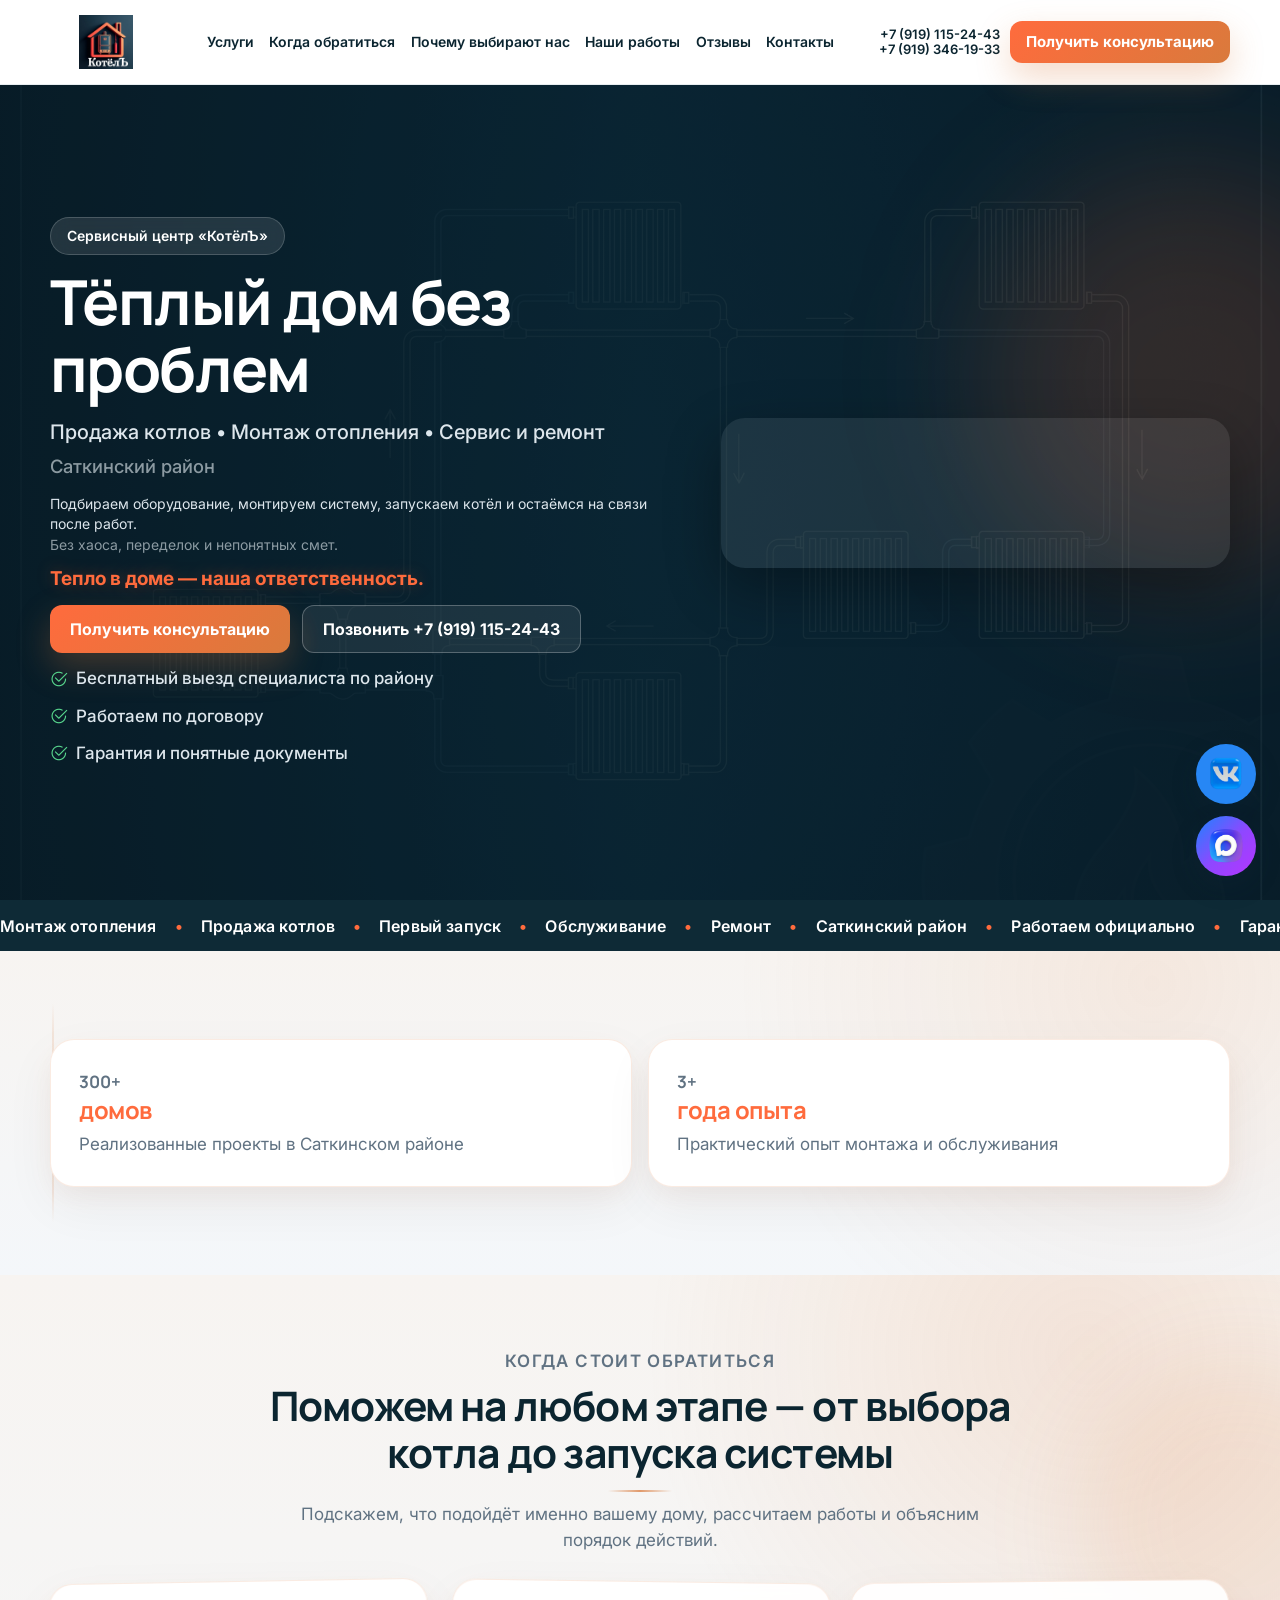
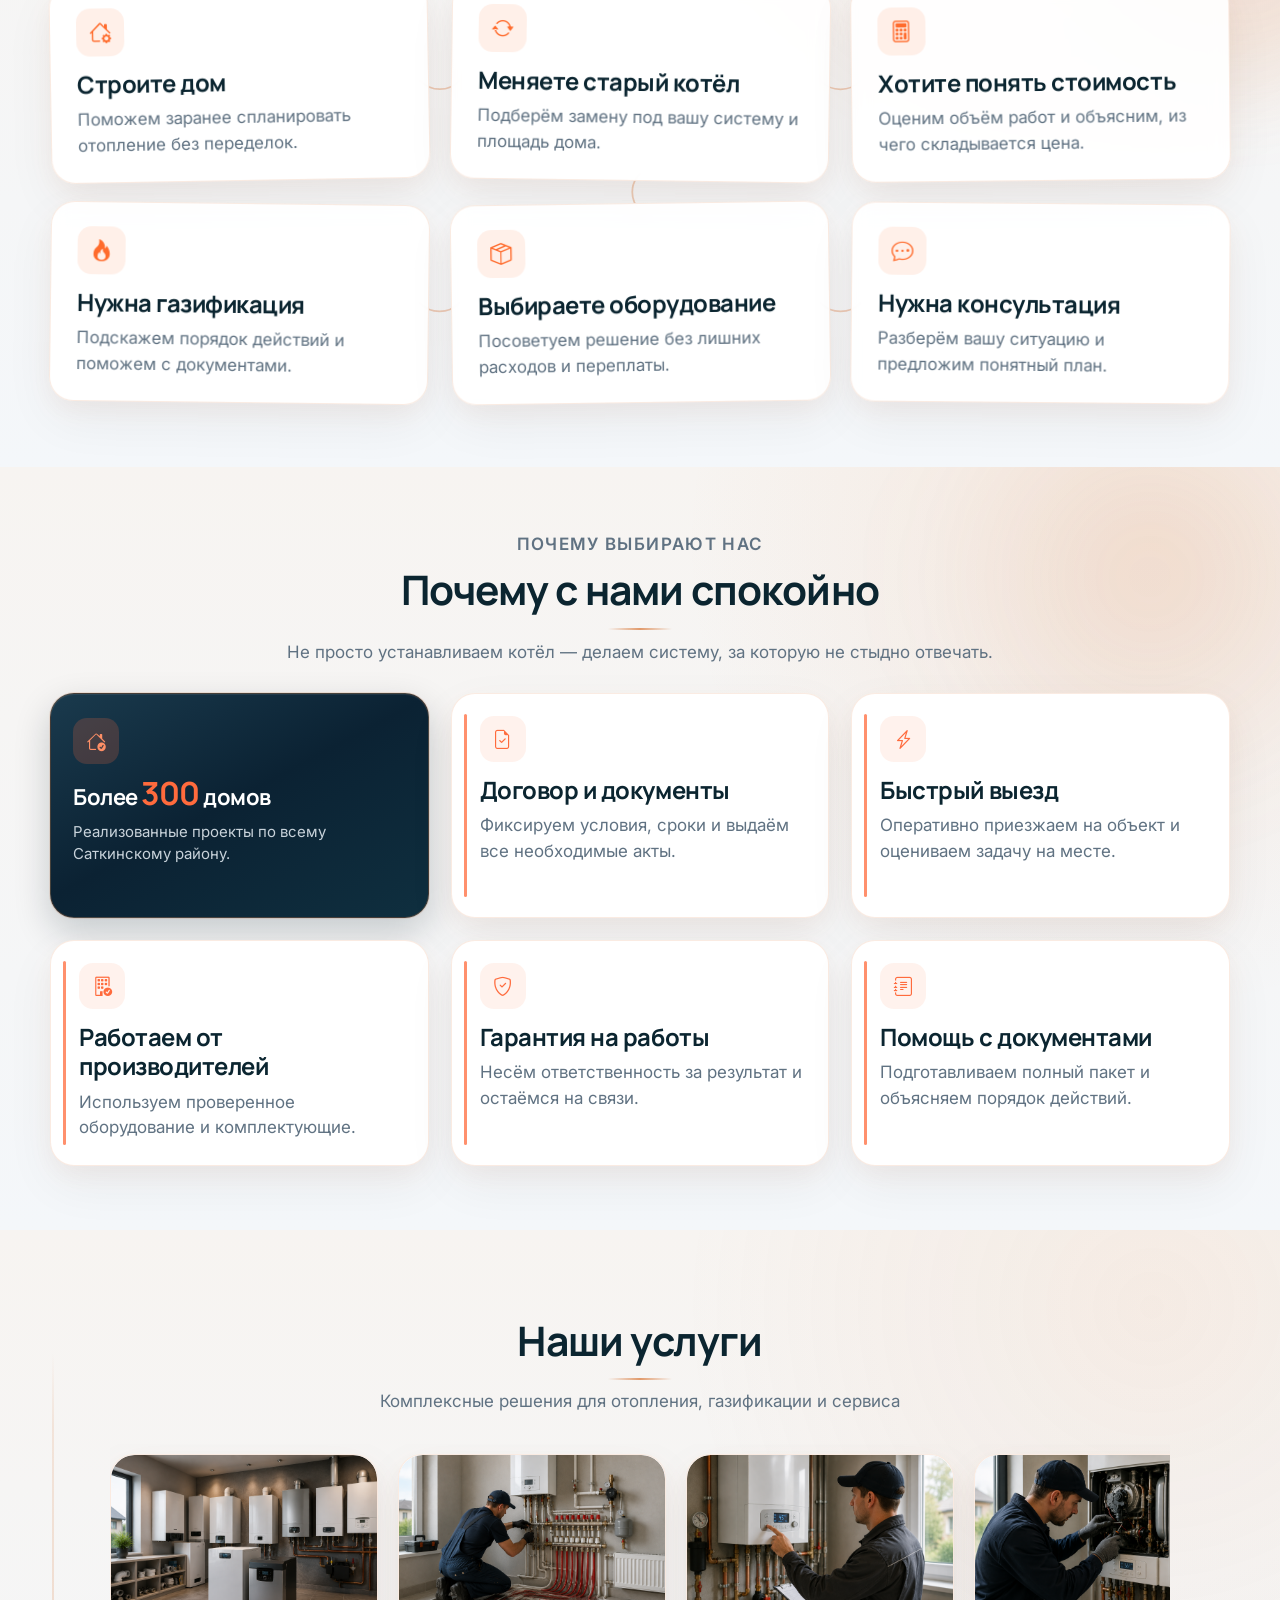
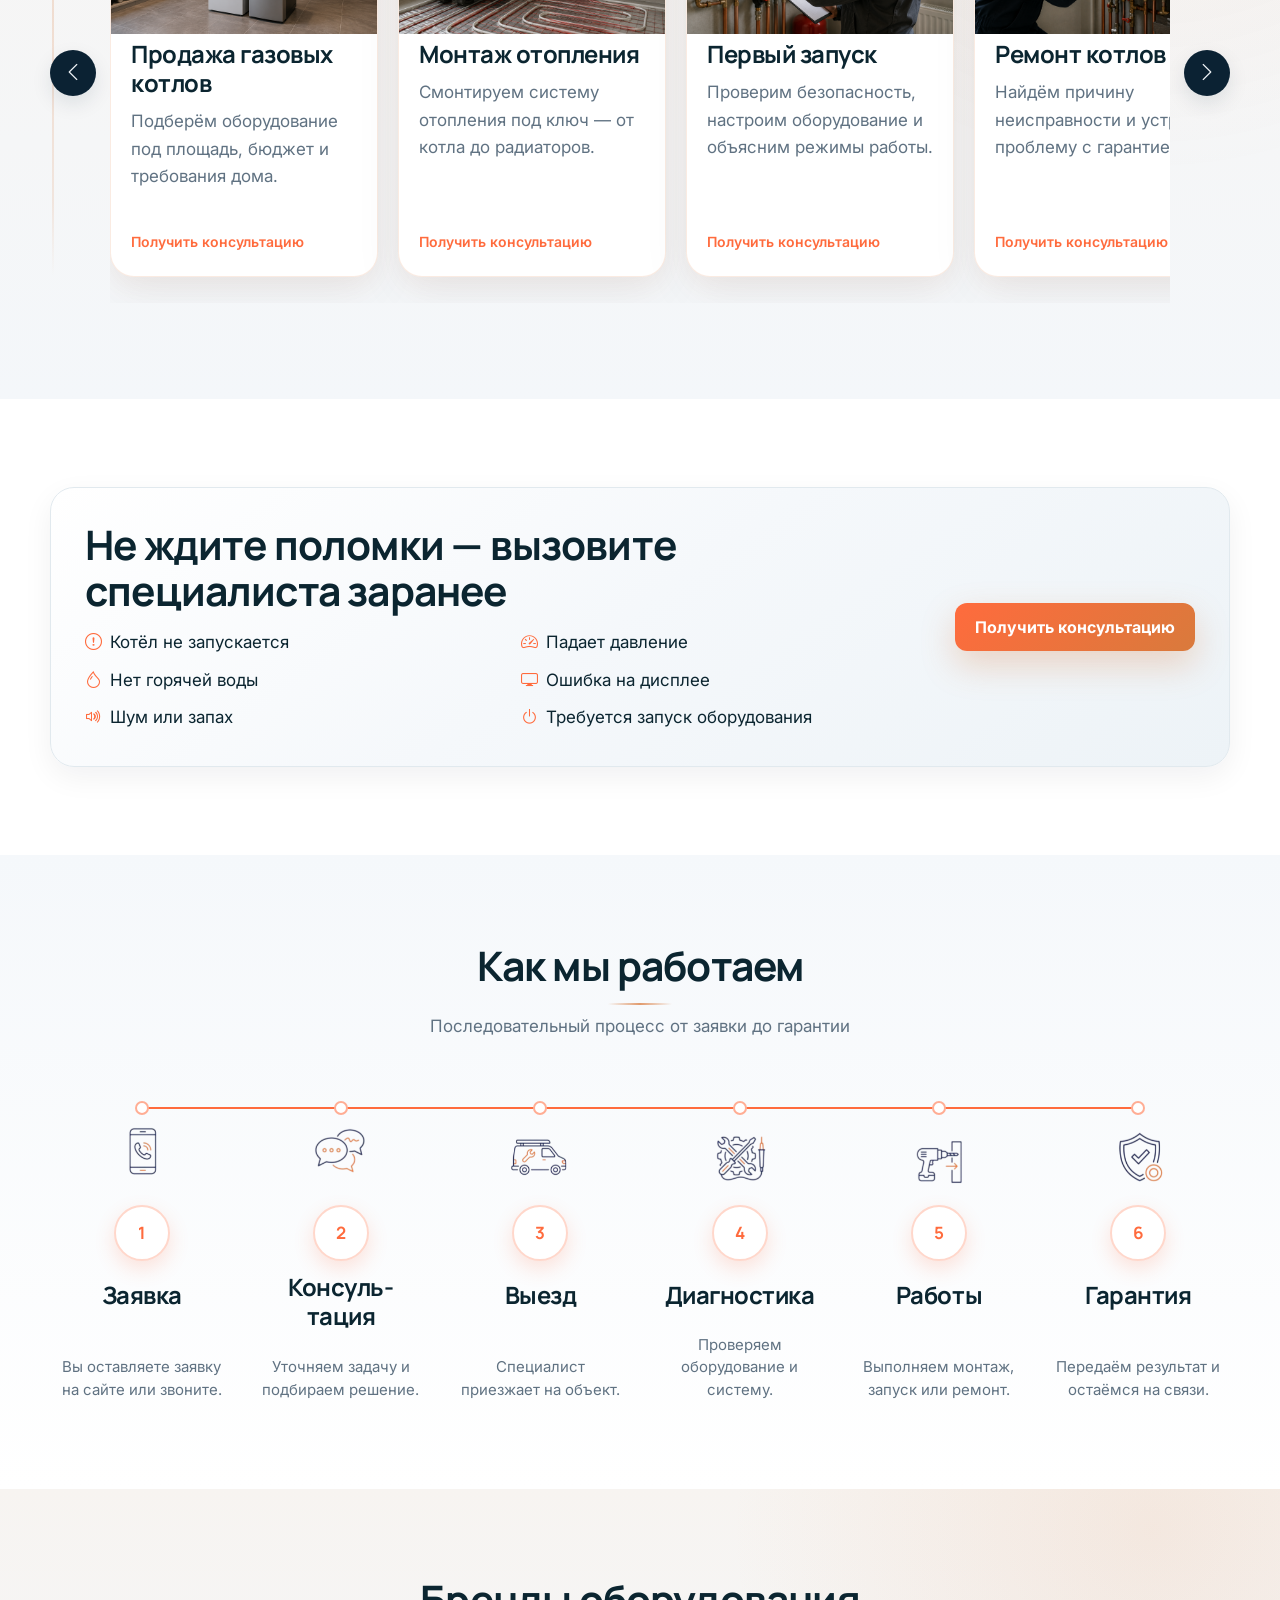
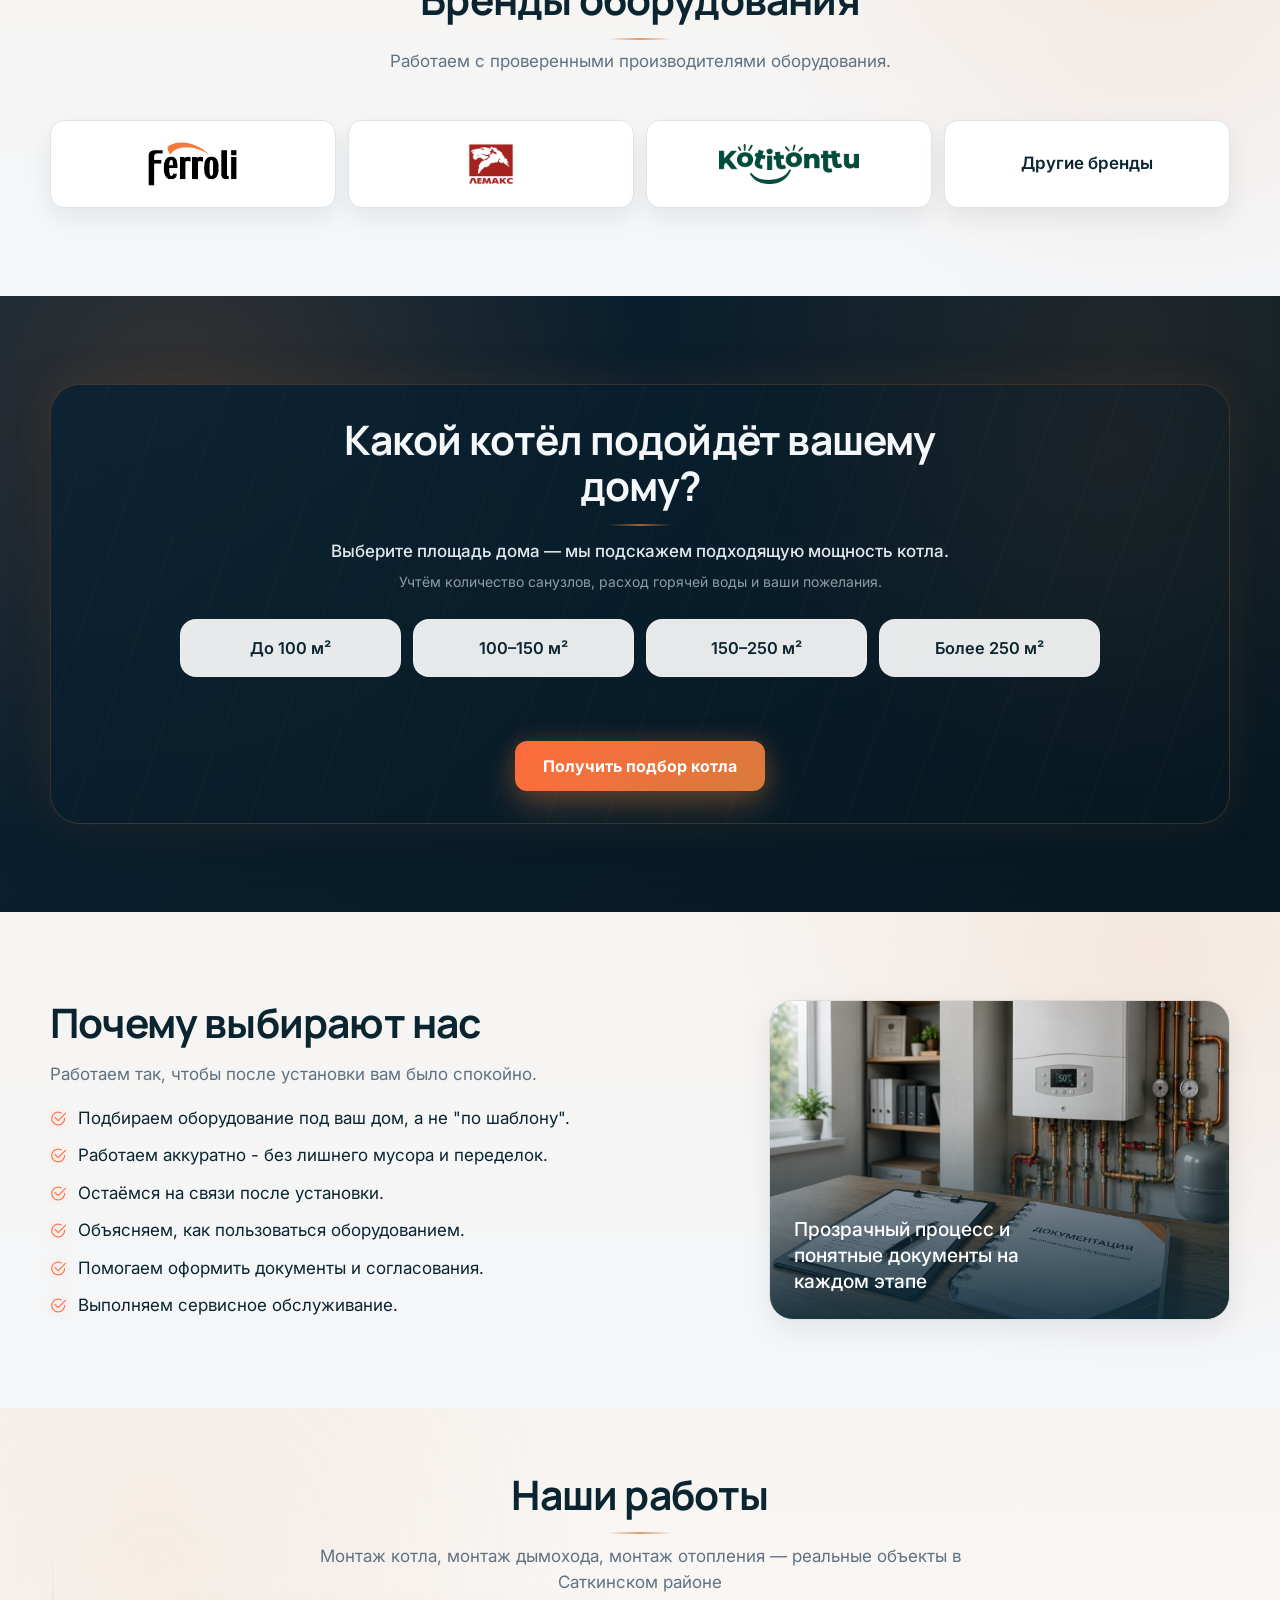
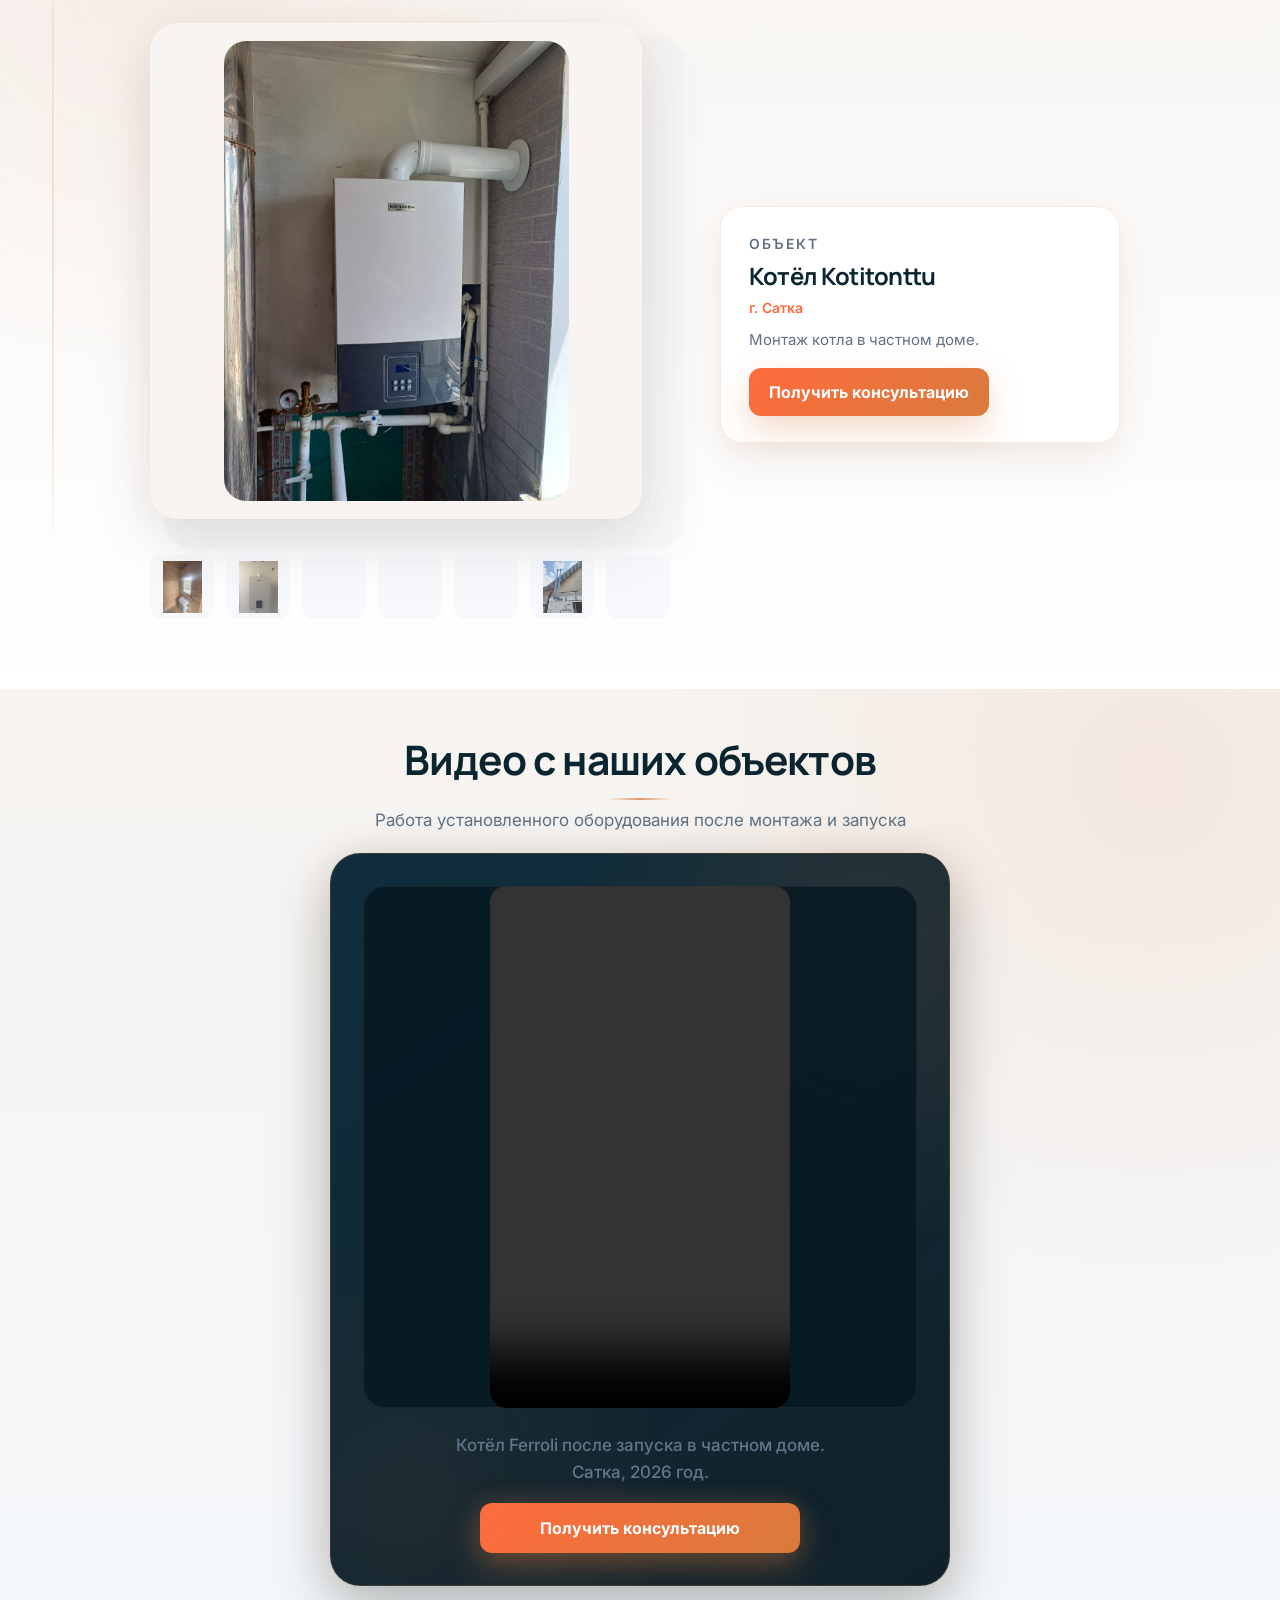
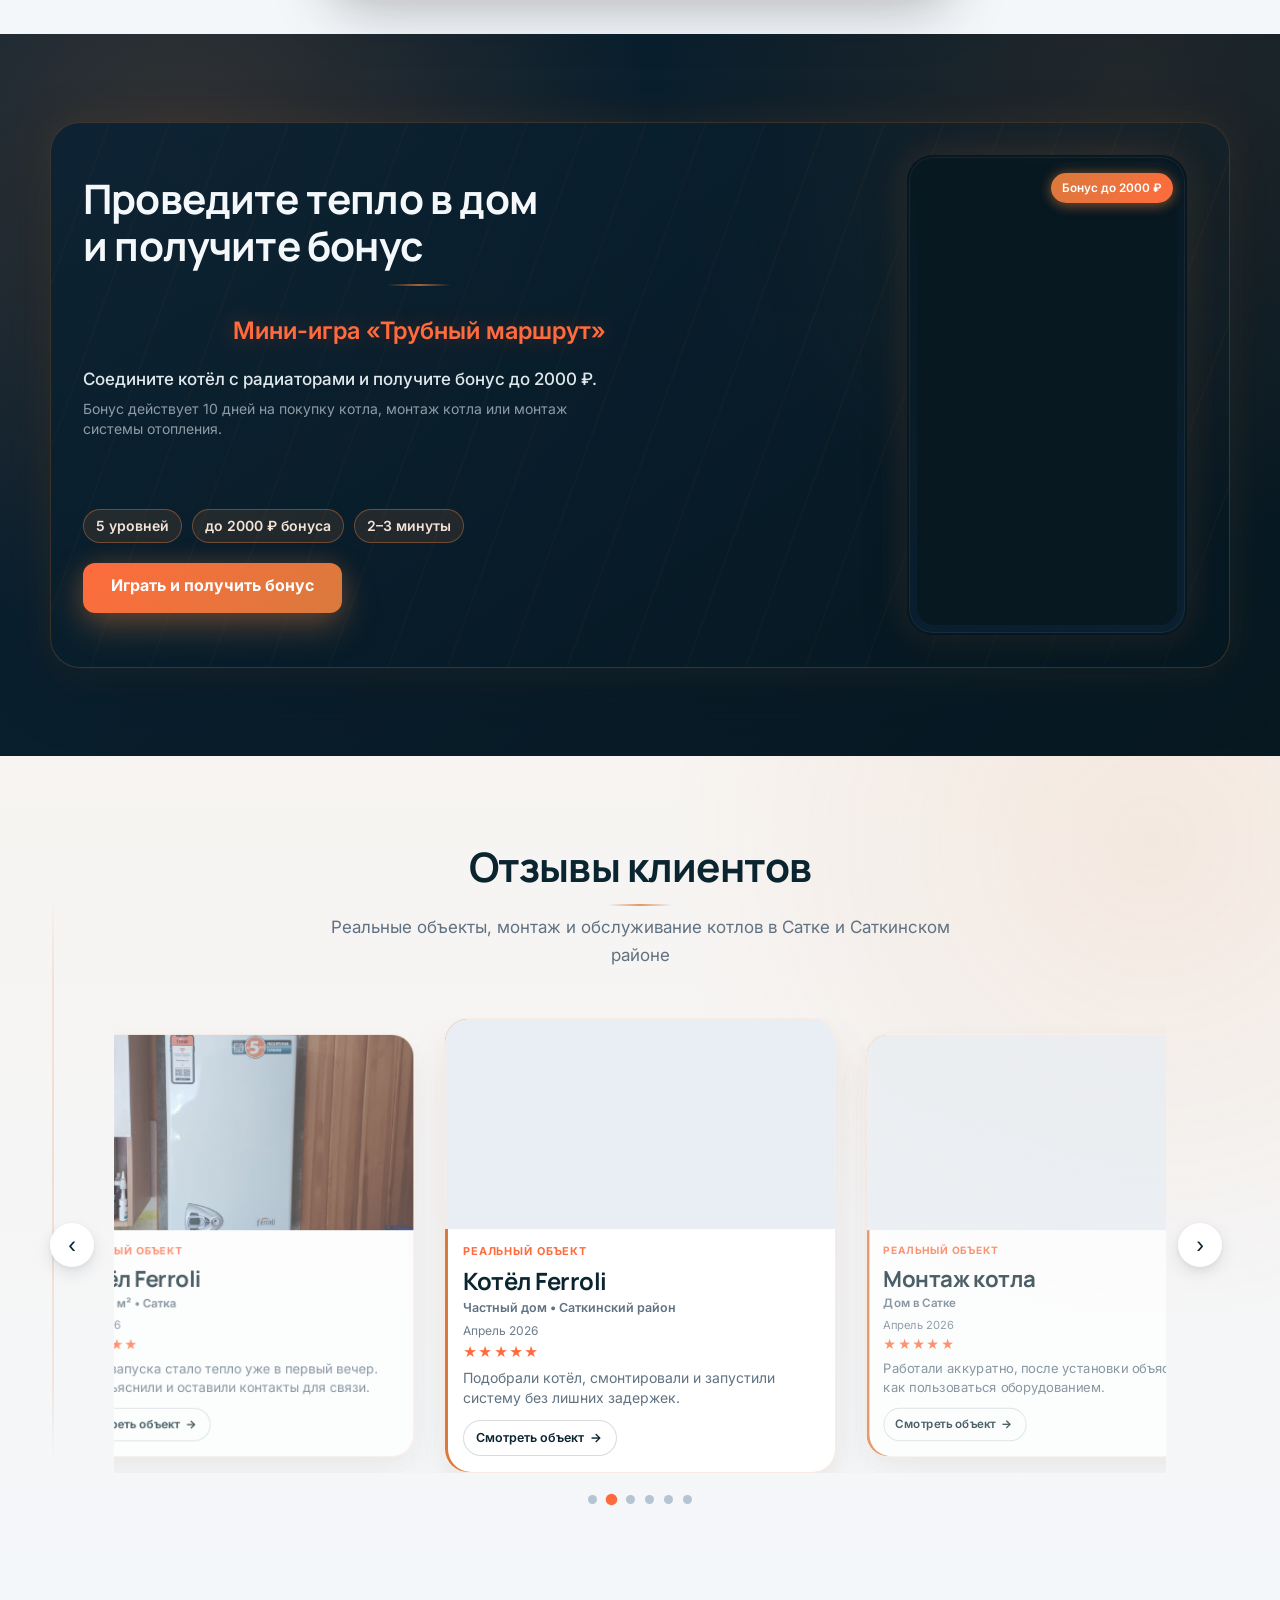
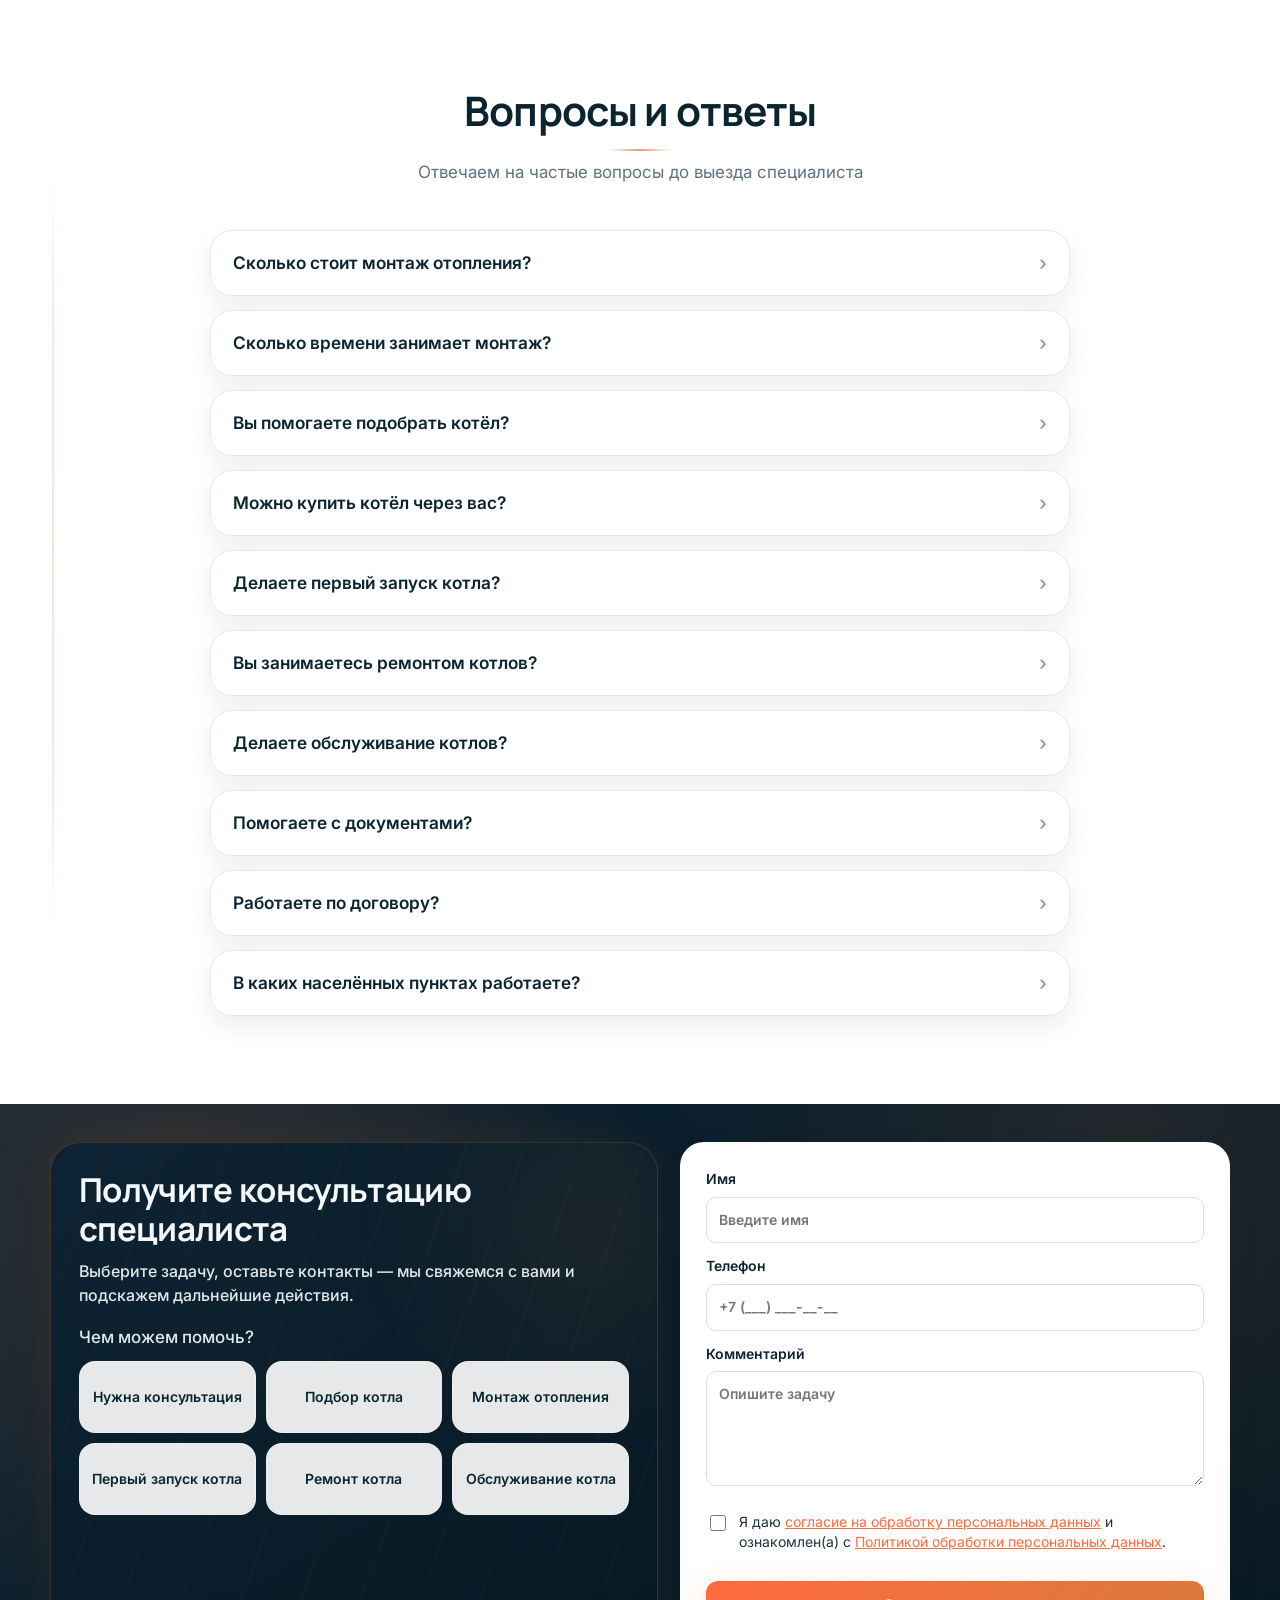
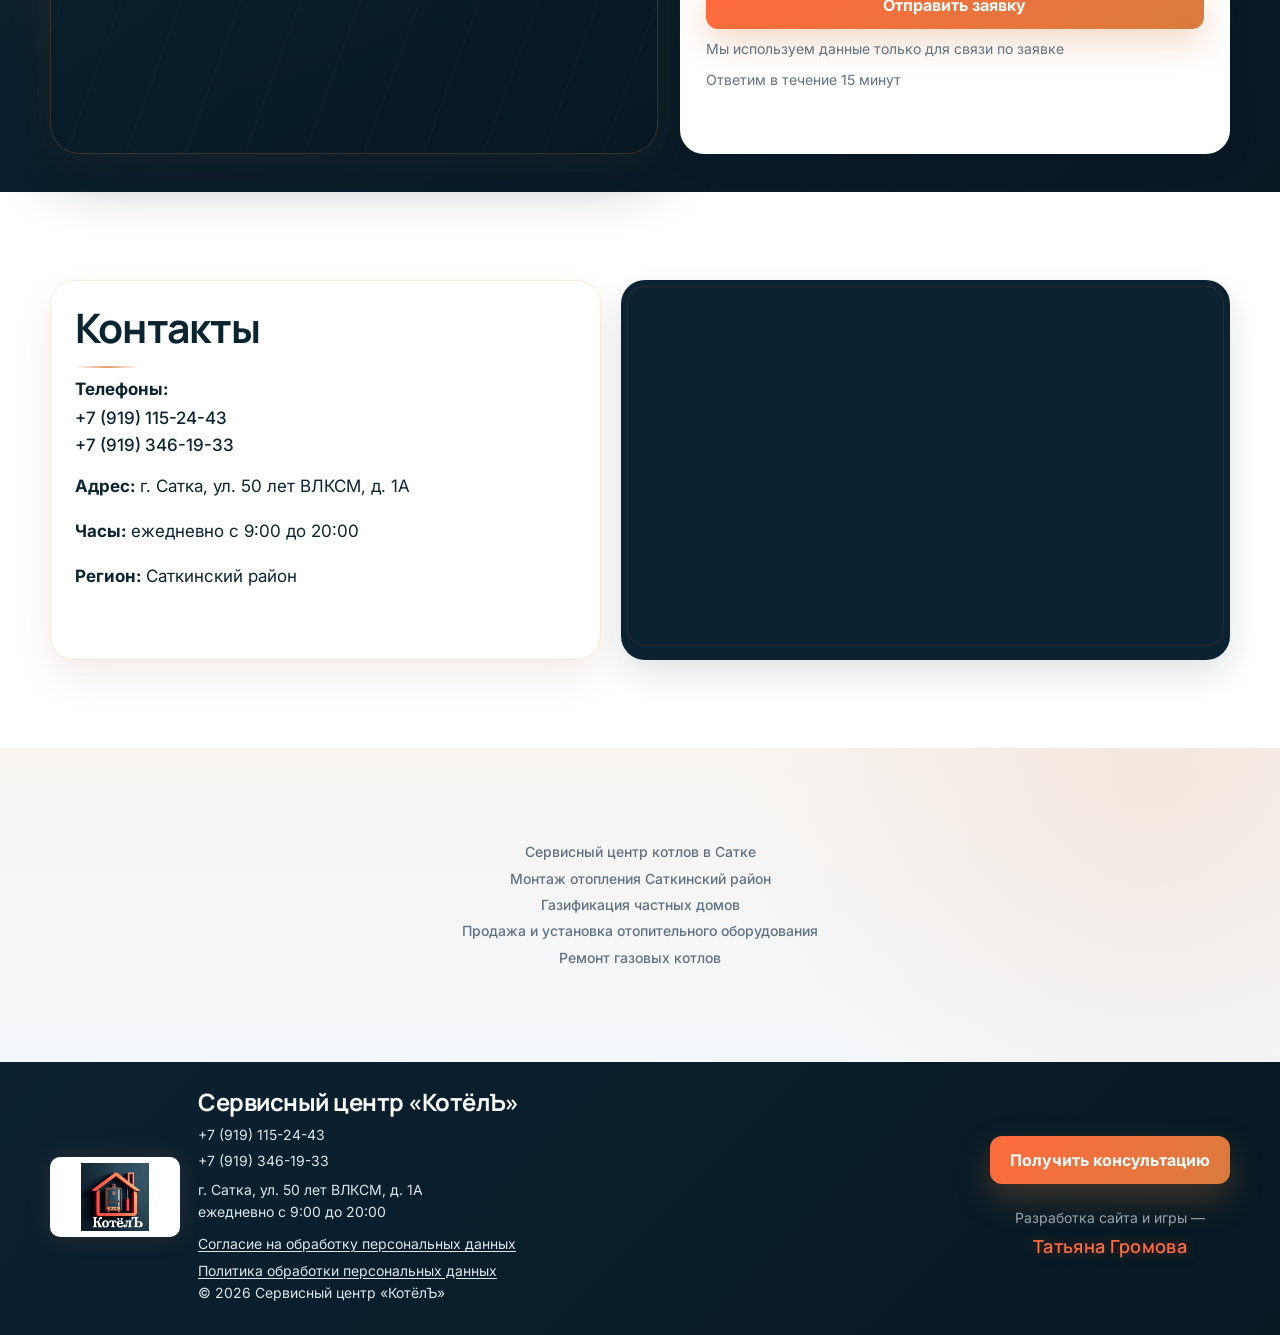
==== commit 28f293d0: "105" ====
--- a/index.html
+++ b/index.html
@@ -1091,15 +1091,15 @@
       </div>
       <div class="footer__cta">
         <a class="btn btn--accent" href="#request">Получить консультацию</a>
-        <a
-          class="footer__author"
-          href="https://vk.com/tavi_grom"
-          target="_blank"
-          rel="noopener noreferrer"
-        >
-          <span class="footer__author-label">Сайт и мини-игра разработаны</span>
-          <span class="footer__author-name">Татьяной Громовой</span>
-        </a>
+        <p class="footer__author">
+          <span class="footer__author-label">Разработка сайта и игры —</span>
+          <a
+            class="footer__author-link"
+            href="https://vk.com/tavi_grom"
+            target="_blank"
+            rel="noopener noreferrer"
+          >Татьяна Громова</a>
+        </p>
       </div>
     </div>
   </footer>
--- a/style.css
+++ b/style.css
@@ -2141,10 +2141,11 @@
 .official li::before {
   content: "\f270";
   font-family: "bootstrap-icons";
-  color: var(--color-check);
+  color: var(--brand-orange);
   position: absolute;
   left: 0;
   top: 0;
+  filter: drop-shadow(0 0 6px rgba(255, 107, 61, 0.35));
 }
 .official li + li { margin-top: 10px; }
 .official__doc {
@@ -2373,10 +2374,11 @@
   font-family: "bootstrap-icons";
   font-style: normal;
   font-weight: normal;
-  color: var(--color-check);
+  color: var(--brand-orange);
   font-size: 1.125rem;
   line-height: 1.45;
   flex-shrink: 0;
+  filter: drop-shadow(0 0 6px rgba(255, 107, 61, 0.35));
 }
 
 .boiler-picker__advice-note {
@@ -4231,11 +4233,14 @@
   display: grid;
   grid-template-columns: repeat(3, minmax(0, 1fr));
   gap: 10px;
+  align-items: stretch;
 }
 
 .request-form__task-tab {
   position: relative;
-  display: block;
+  display: flex;
+  height: 100%;
+  min-height: 0;
   cursor: pointer;
 }
 
@@ -4249,7 +4254,10 @@
   display: flex;
   align-items: center;
   justify-content: center;
-  min-height: 52px;
+  flex: 1 1 auto;
+  width: 100%;
+  height: 72px;
+  min-height: 72px;
   padding: 10px 12px;
   border-radius: 16px;
   border: 1px solid rgba(255, 255, 255, 0.24);
@@ -4260,6 +4268,7 @@
   font-weight: 600;
   line-height: 1.3;
   text-align: center;
+  box-sizing: border-box;
   transition:
     transform var(--duration-base) var(--ease-premium),
     border-color var(--duration-base) ease,
@@ -4340,10 +4349,11 @@
   font-family: "bootstrap-icons";
   font-style: normal;
   font-weight: normal;
-  color: var(--color-check);
+  color: var(--brand-orange);
   font-size: 1.125rem;
   line-height: 1.45;
   flex-shrink: 0;
+  filter: drop-shadow(0 0 6px rgba(255, 107, 61, 0.35));
 }
 
 .request-form label:not(.consent-label) {
@@ -4709,7 +4719,7 @@
   opacity: 1;
 }
 
-.footer__inner p {
+.footer__inner p:not(.footer__author) {
   margin: 2px 0;
   font-family: var(--font-body);
   color: var(--color-text-on-dark-muted);
@@ -4736,36 +4746,46 @@
   display: flex;
   flex-direction: column;
   align-items: center;
-  margin-top: 24px;
+  width: 100%;
+  max-width: 280px;
+  margin: 24px 0 0;
+  padding: 0;
   text-align: center;
+}
+
+.footer__author-label {
+  display: block;
+  margin: 0 0 6px;
+  font-family: var(--font-body);
+  font-size: 14px;
+  font-weight: 400;
+  line-height: 1.45;
+  color: rgba(221, 230, 236, 0.68);
+}
+
+.footer__cta .footer__author-link {
+  display: inline-block;
+  font-family: var(--font-heading);
+  font-size: 18px;
+  font-weight: 600;
+  line-height: 1.25;
+  letter-spacing: 0.02em;
+  color: var(--brand-orange);
   text-decoration: none;
-  cursor: pointer;
+  text-shadow:
+    0 0 14px rgba(255, 107, 61, 0.38),
+    0 0 28px rgba(217, 122, 60, 0.18);
   transition:
-    text-shadow 0.3s ease,
-    transform 0.3s var(--ease-premium);
-}
-
-.footer__author-label {
-  font-size: 14px;
-  line-height: 1.4;
-  color: rgba(255, 255, 255, 0.65);
-}
-
-.footer__author-name {
-  margin-top: 2px;
-  font-size: clamp(0.9375rem, 0.12vw + 0.9rem, 1rem);
-  font-weight: 600;
-  line-height: 1.35;
-  color: var(--brand-orange);
+    color 0.3s ease,
+    text-shadow 0.3s ease;
 }
 
 @media (hover: hover) {
-  .footer__author:hover .footer__author-name {
-    text-shadow: 0 0 14px rgba(255, 107, 61, 0.45);
-  }
-
-  .footer__author:hover {
-    transform: translateY(-1px);
+  .footer__cta .footer__author-link:hover {
+    color: #ff8f5a;
+    text-shadow:
+      0 0 18px rgba(255, 107, 61, 0.48),
+      0 0 32px rgba(217, 122, 60, 0.24);
   }
 }
 
@@ -5135,7 +5155,8 @@
   }
 
   .request-form__task-tab span {
-    min-height: 48px;
+    height: 68px;
+    min-height: 68px;
     padding: 10px 10px;
     border-radius: 16px;
     font-size: 0.875rem;
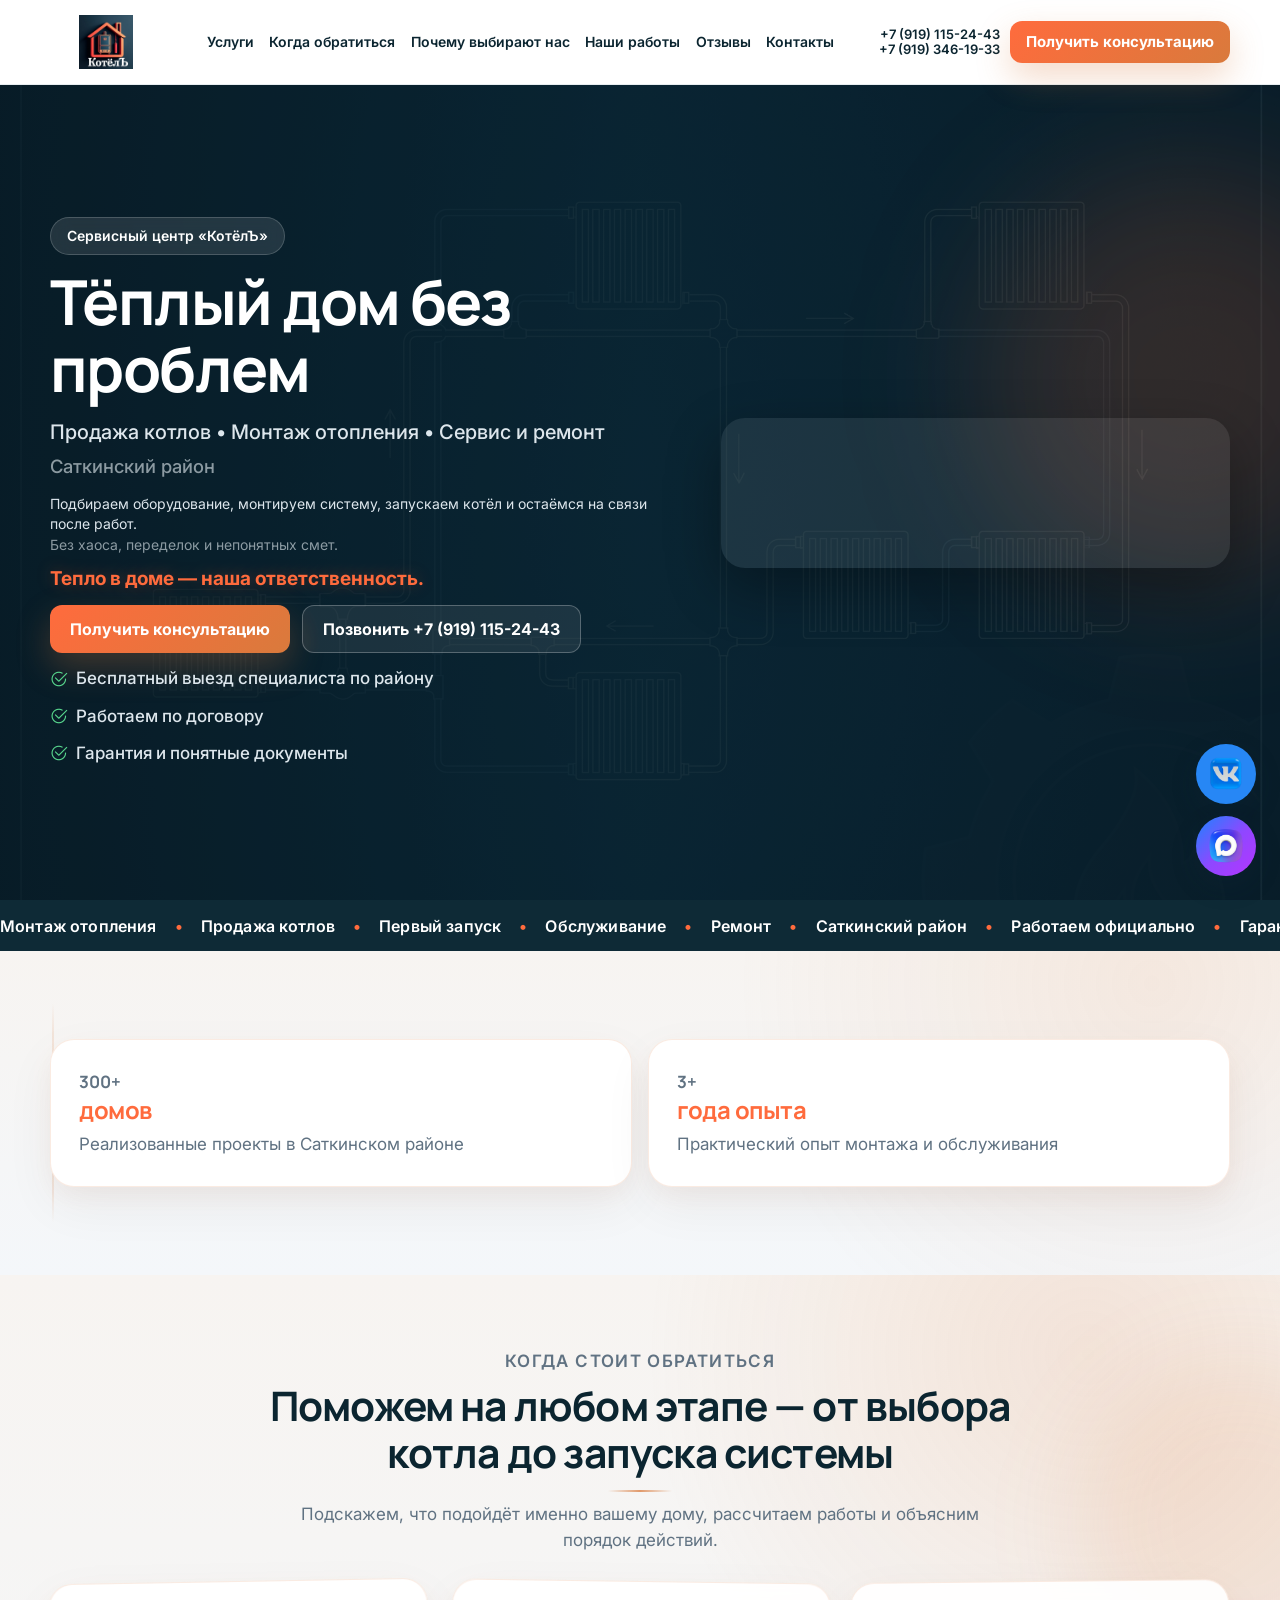
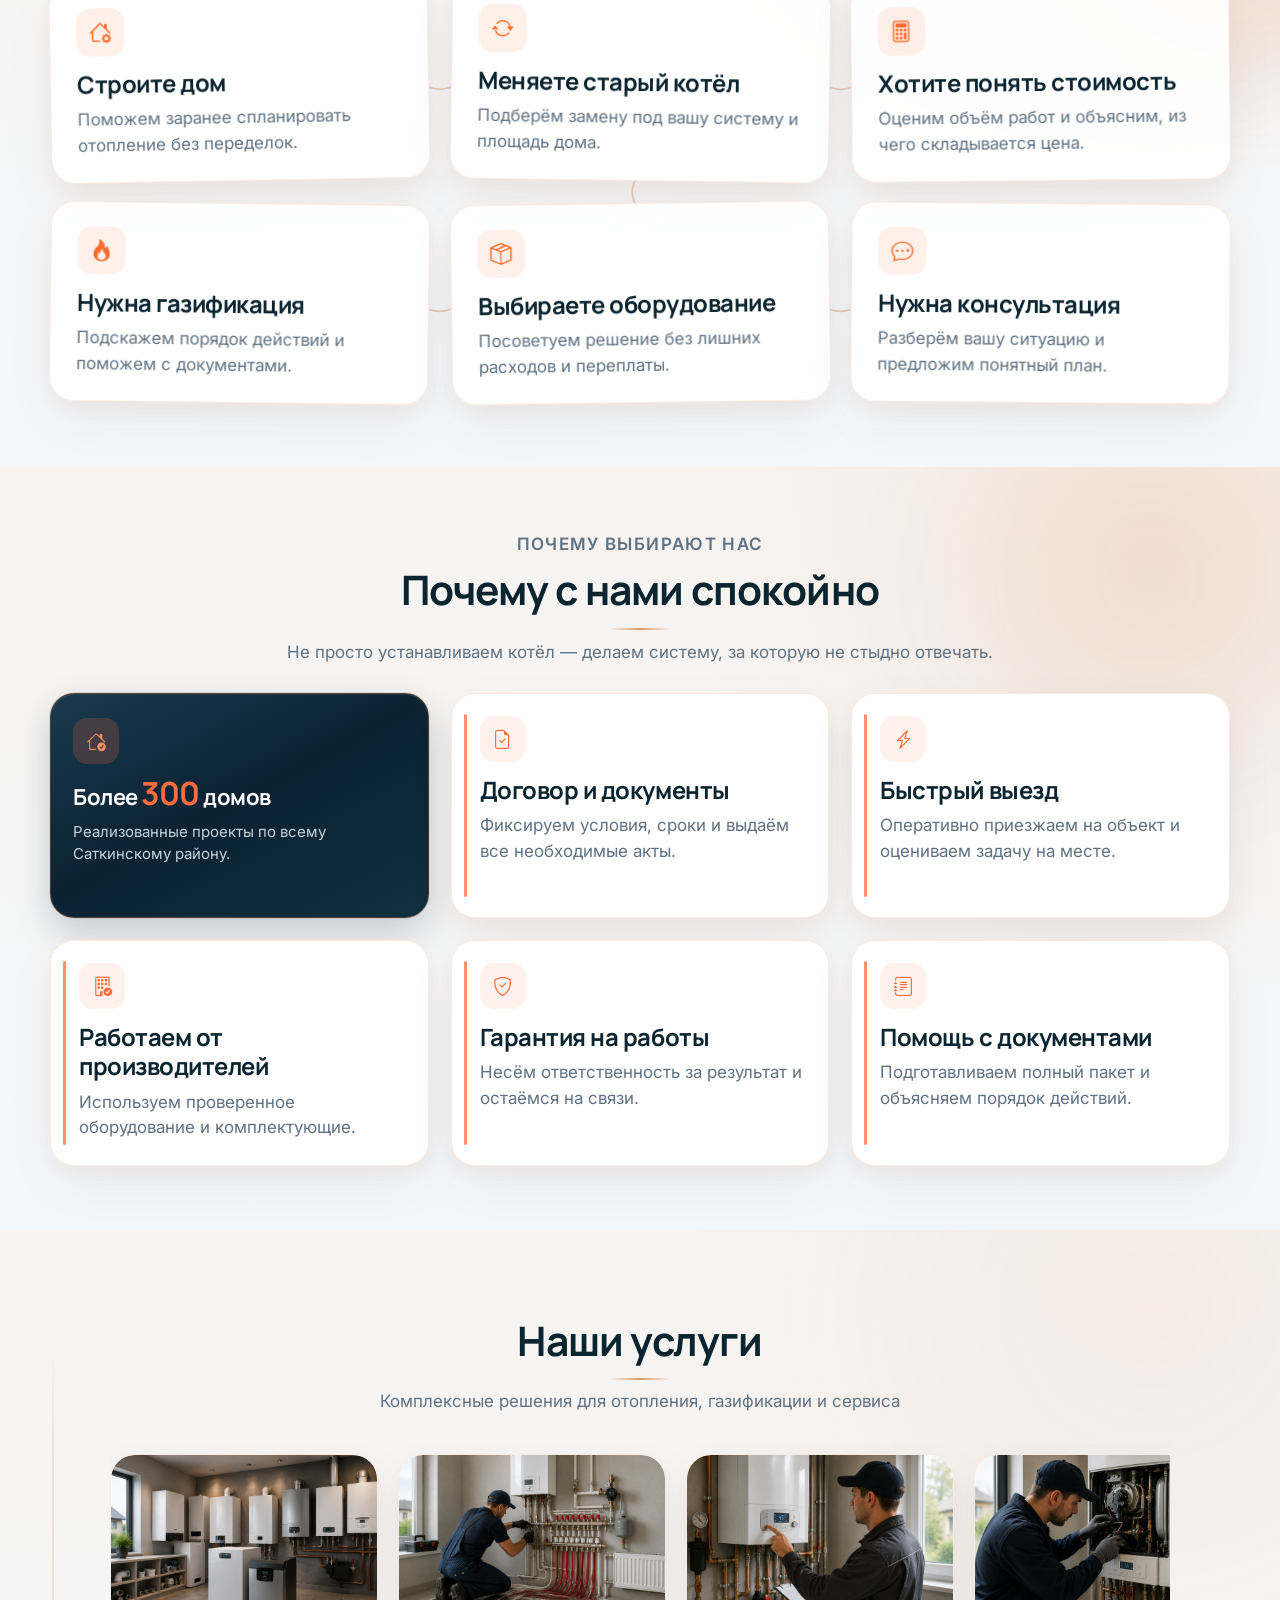
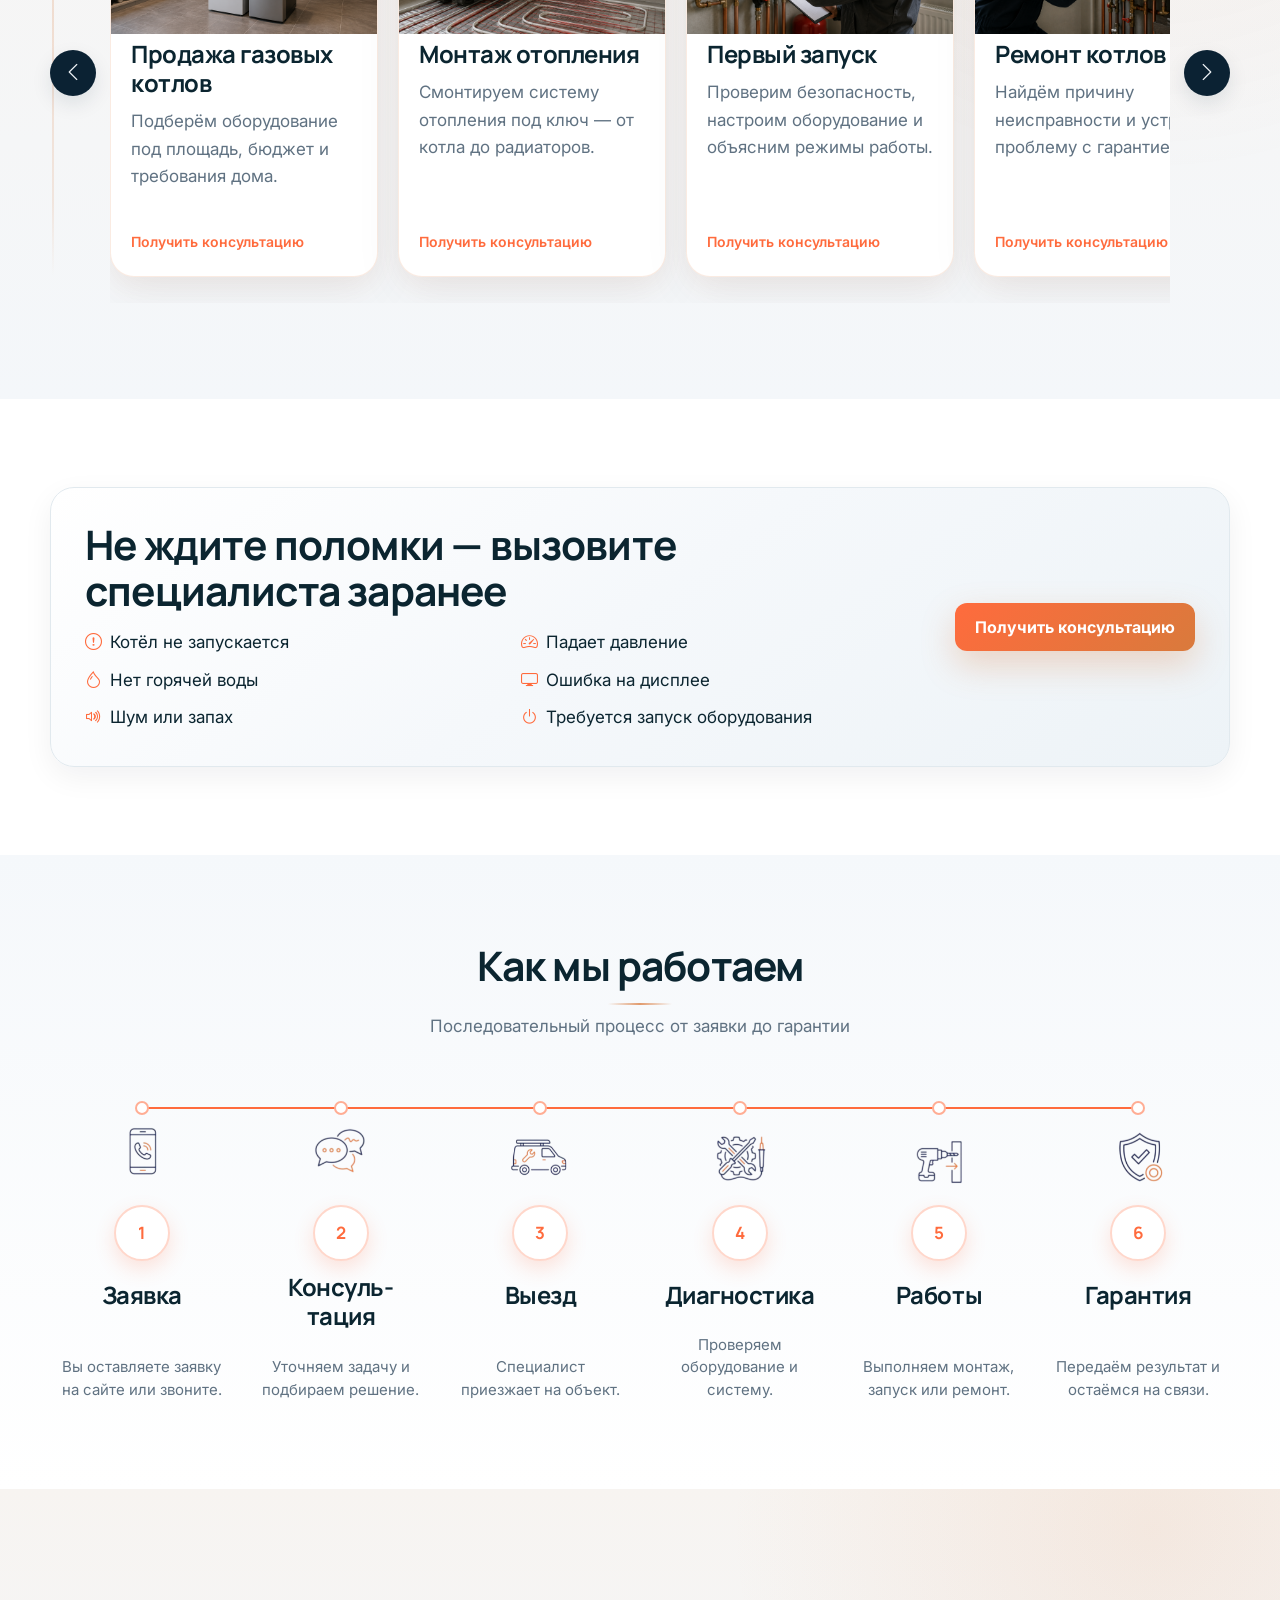
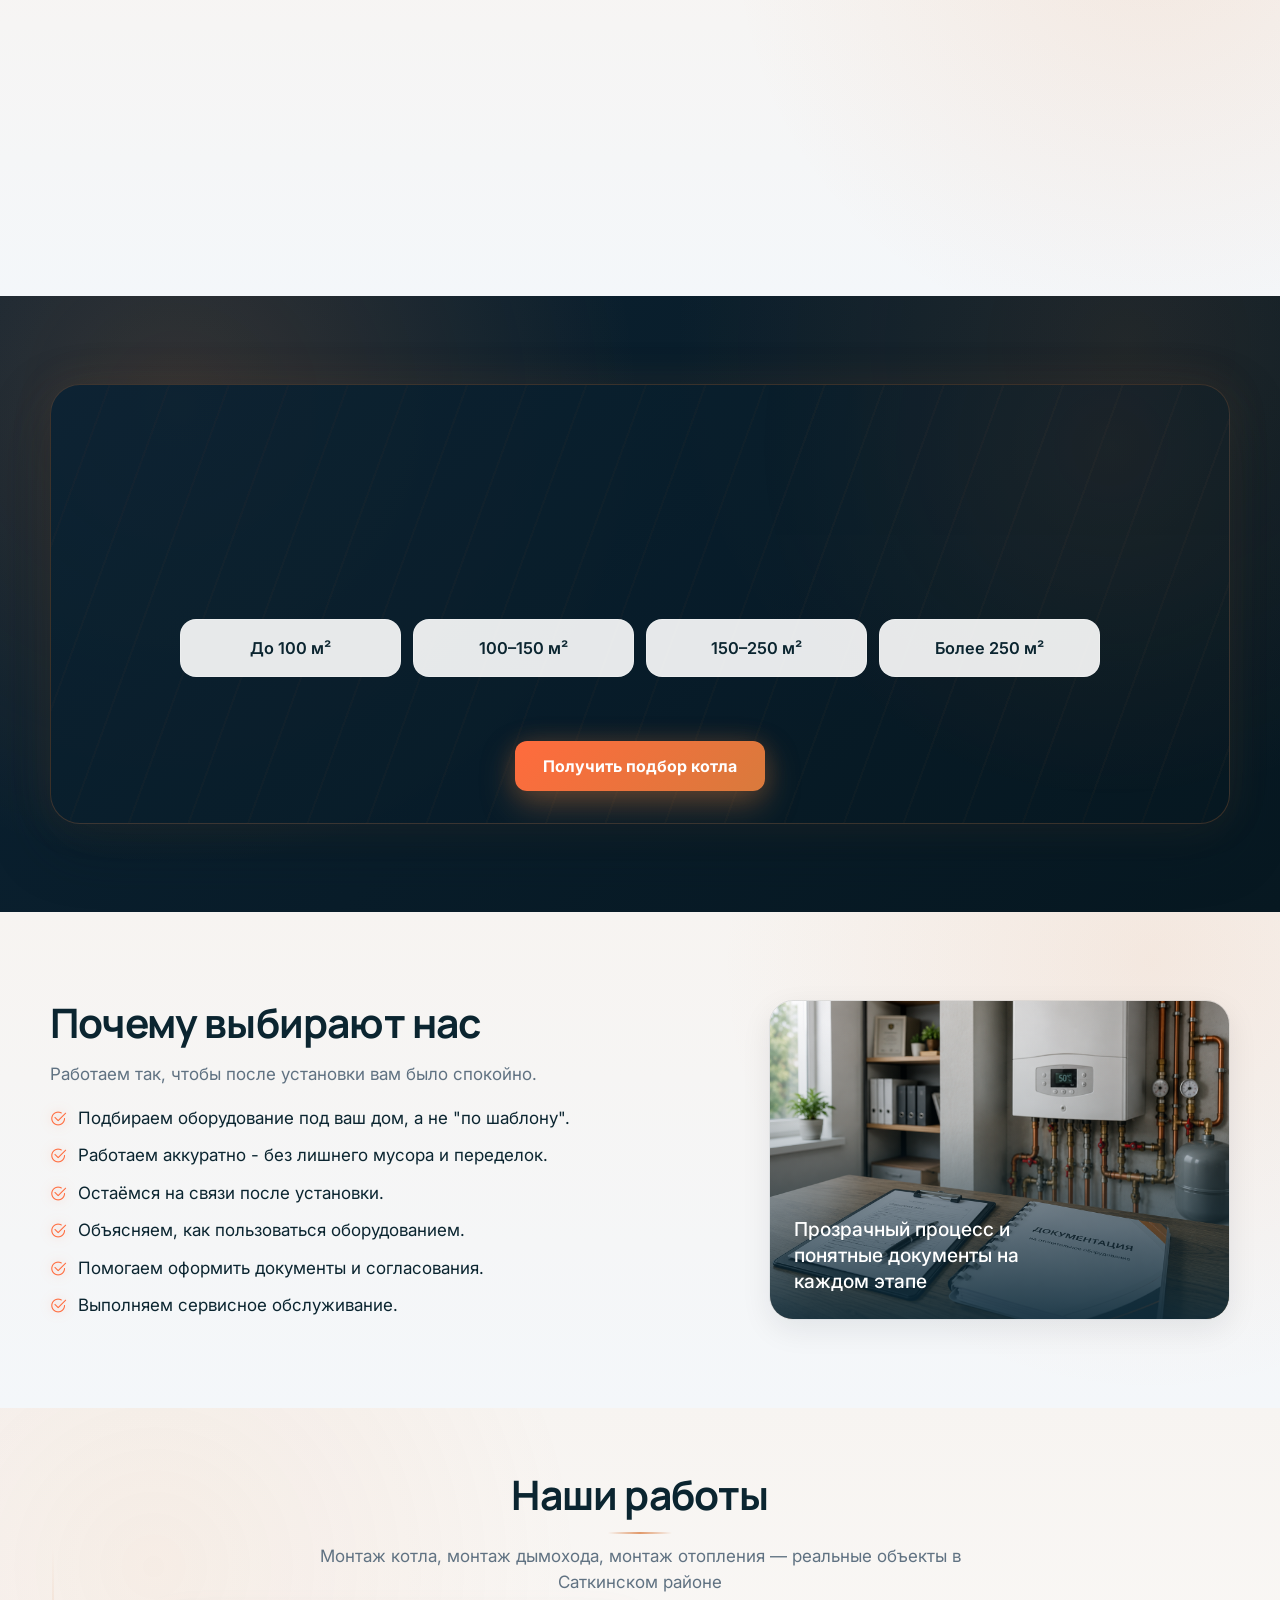
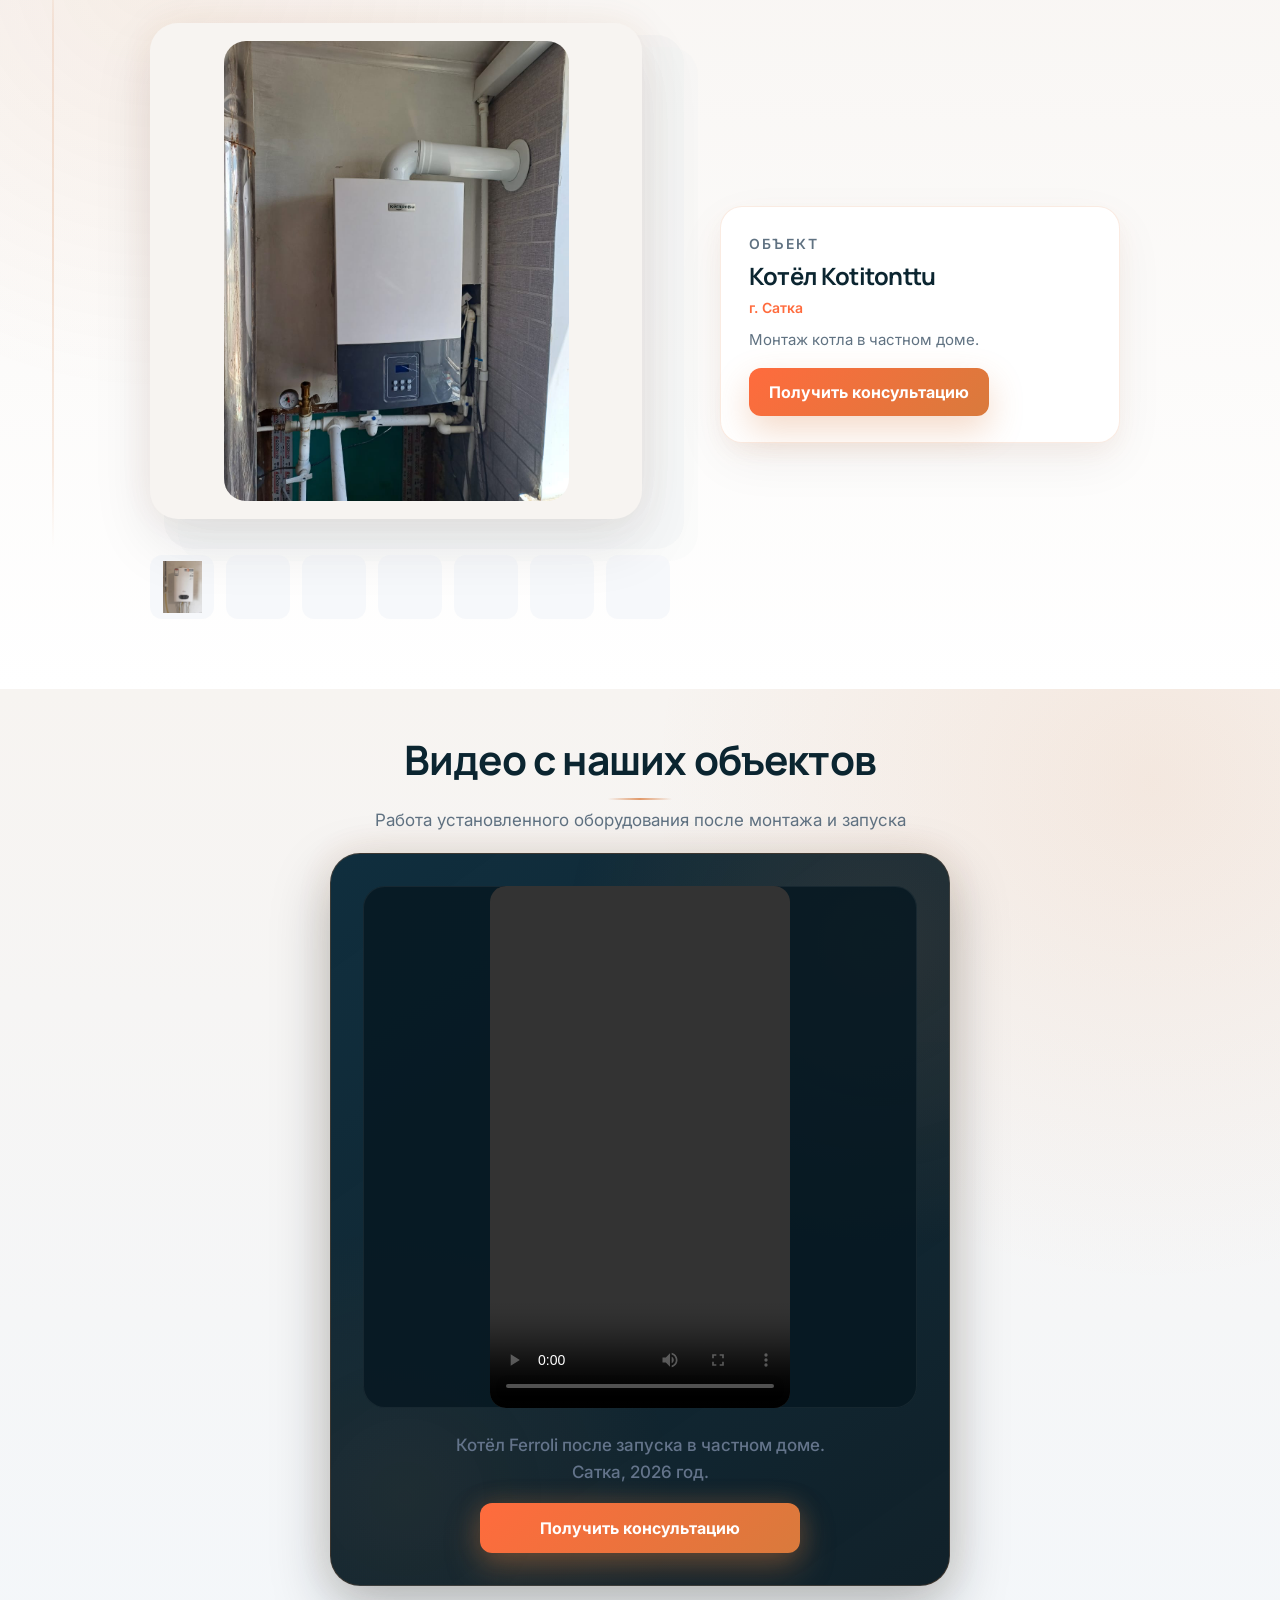
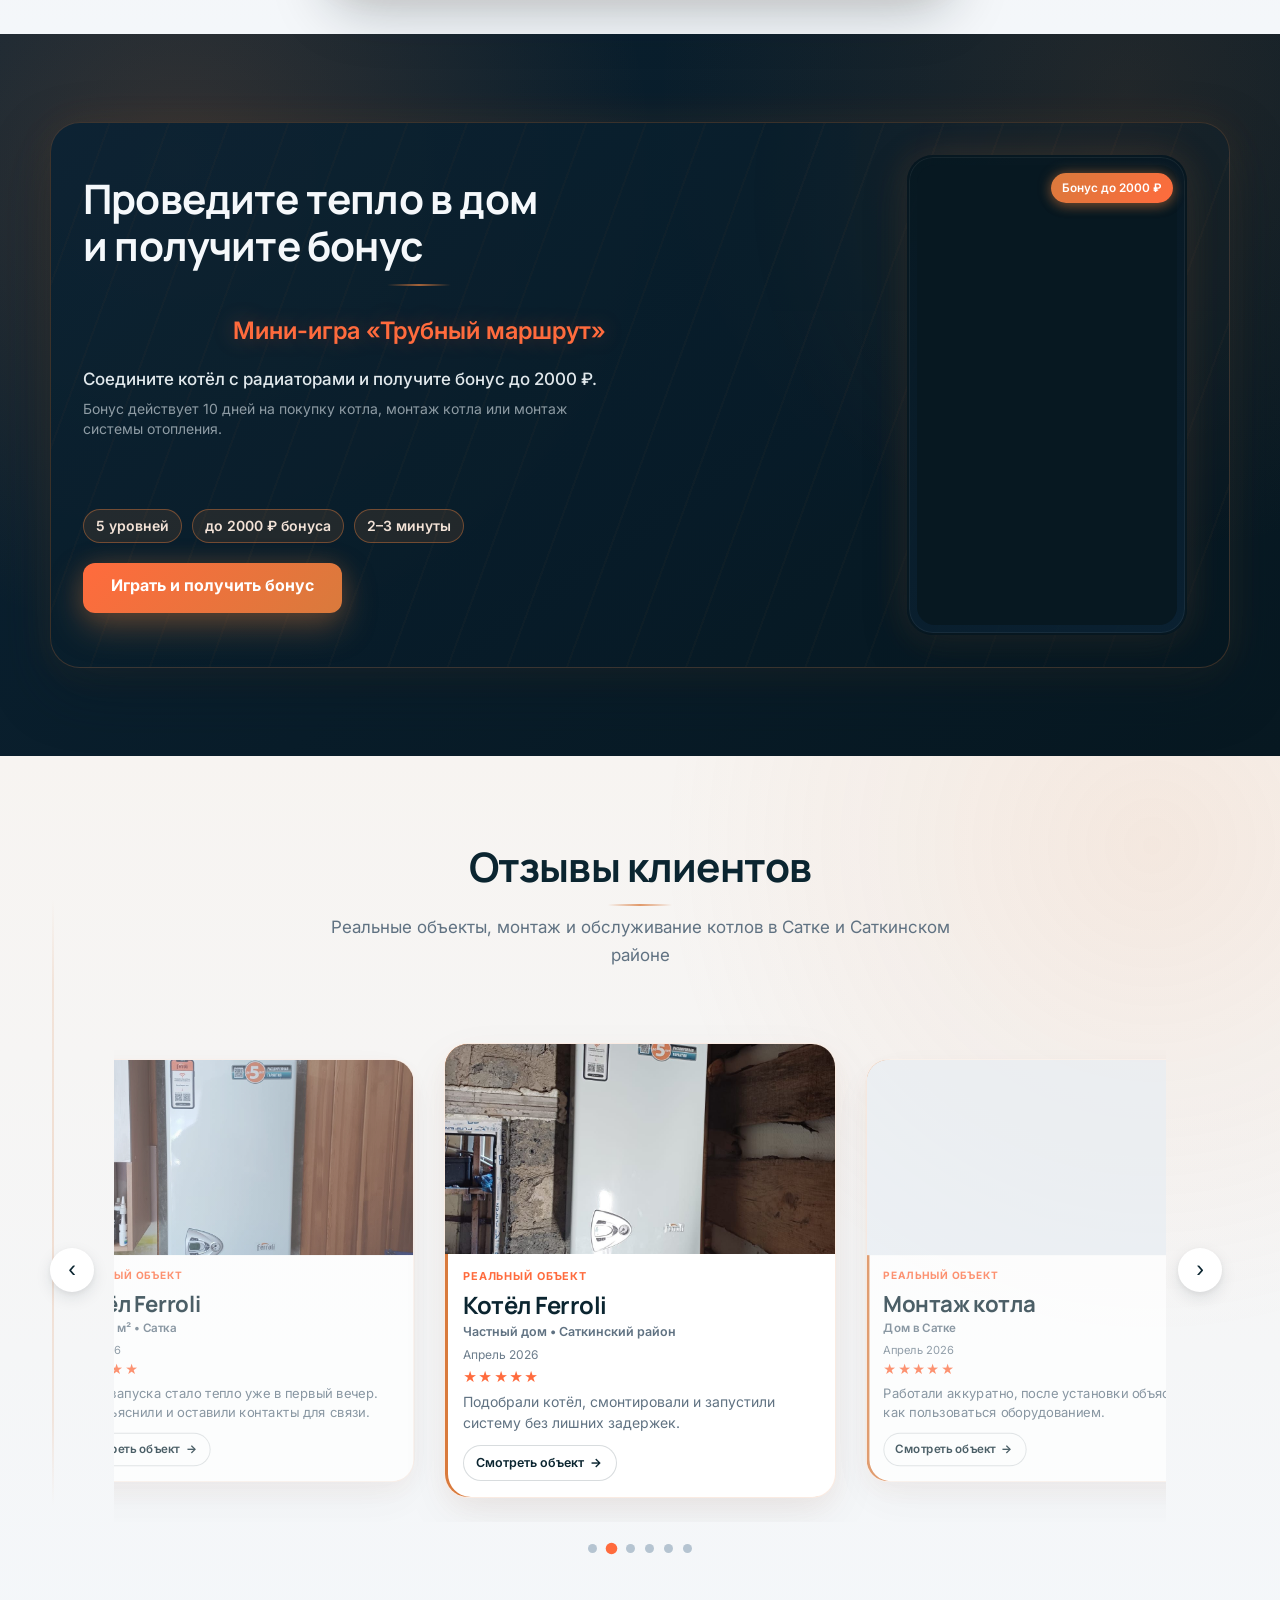
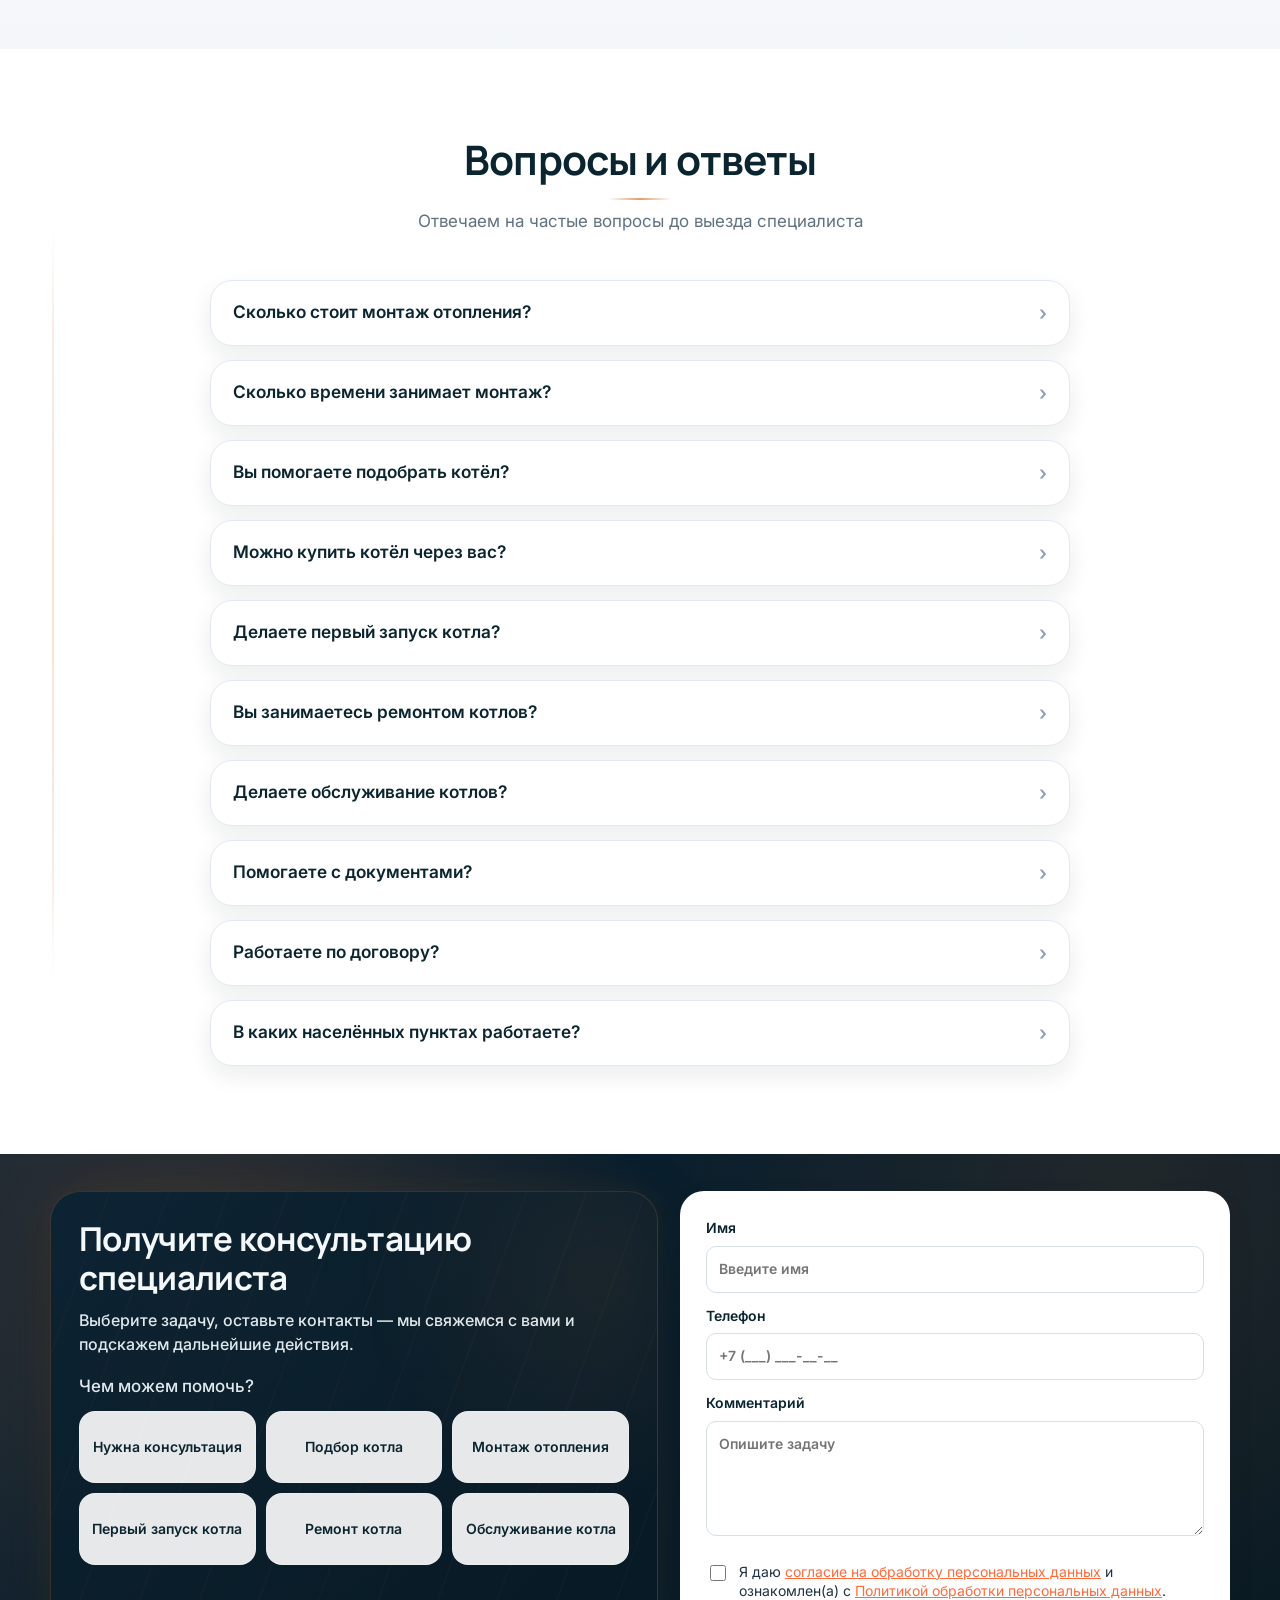
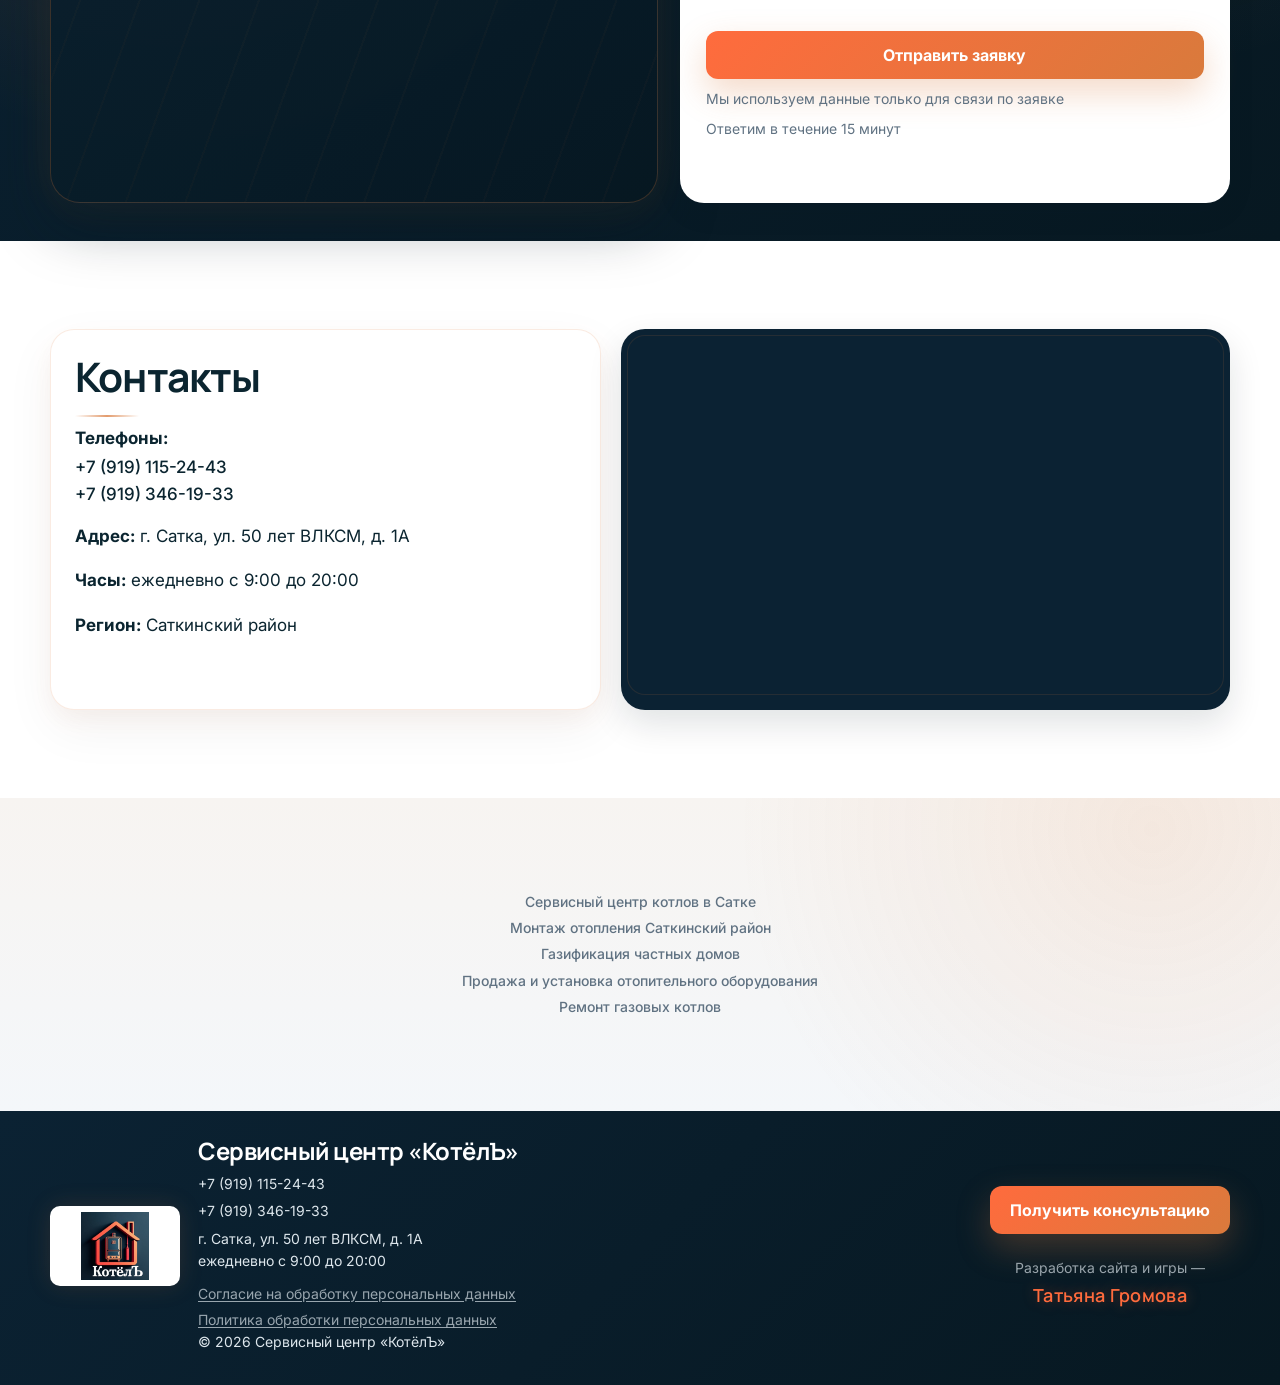
==== commit 927886d5: "108" ====
--- a/index.html
+++ b/index.html
@@ -802,15 +802,15 @@
                 <div class="case-reviews-carousel__slide-scaler">
                 <article class="case-review-card">
                   <div class="case-review-card__media">
-                    <img loading="lazy" src="images/otzyv-5.jpg" alt="Объект: дымоход, частный дом, Саткинский район" width="800" height="600" decoding="async" />
+                    <img loading="lazy" src="images/otzyv-5.jpg" alt="Объект: вентиляционный канал, частный дом, Саткинский район" width="800" height="600" decoding="async" />
                   </div>
                   <div class="case-review-card__body">
                     <p class="case-review-card__badge">Реальный объект</p>
-                    <h3 class="case-review-card__title">Дымоход</h3>
+                    <h3 class="case-review-card__title">Вентиляционный канал</h3>
                     <p class="case-review-card__meta">Частный дом • Саткинский район</p>
                     <p class="case-review-card__date">Май 2026</p>
                     <p class="case-review-card__stars" aria-label="Оценка 5 из 5">★★★★★</p>
-                    <p class="case-review-card__quote">Помогли с дымоходом, проверили систему и дали рекомендации по эксплуатации.</p>
+                    <p class="case-review-card__quote">Подняли вентиляционный канал до нужной высоты, проверили тягу и дали рекомендации по дальнейшей эксплуатации.</p>
                     <a class="case-review-card__cta" href="#works">Смотреть объект<span class="case-review-card__cta-arrow" aria-hidden="true"> →</span></a>
                   </div>
                 </article>
@@ -820,15 +820,15 @@
                 <div class="case-reviews-carousel__slide-scaler">
                 <article class="case-review-card">
                   <div class="case-review-card__media">
-                    <img loading="lazy" src="images/otzyv-6.jpeg" alt="Объект: сервис котла, дом 120 м², Бакал" width="800" height="600" decoding="async" />
+                    <img loading="lazy" src="images/otzyv-6.jpeg" alt="Объект: промывка теплообменника Kiturami, дом 120 м², Бакал" width="800" height="600" decoding="async" />
                   </div>
                   <div class="case-review-card__body">
                     <p class="case-review-card__badge">Реальный объект</p>
-                    <h3 class="case-review-card__title">Сервис котла</h3>
+                    <h3 class="case-review-card__title">Промывка теплообменника Kiturami</h3>
                     <p class="case-review-card__meta">Дом 120 м² • Бакал</p>
                     <p class="case-review-card__date">Апрель 2026</p>
                     <p class="case-review-card__stars" aria-label="Оценка 5 из 5">★★★★★</p>
-                    <p class="case-review-card__quote">Провели обслуживание, проверили работу котла и объяснили, на что обращать внимание.</p>
+                    <p class="case-review-card__quote">Выполнили промывку теплообменника котла Kiturami, восстановили нормальную циркуляцию и эффективность работы системы.</p>
                     <a class="case-review-card__cta" href="#works">Смотреть объект<span class="case-review-card__cta-arrow" aria-hidden="true"> →</span></a>
                   </div>
                 </article>
--- a/style.css
+++ b/style.css
@@ -4356,6 +4356,12 @@
   filter: drop-shadow(0 0 6px rgba(255, 107, 61, 0.35));
 }
 
+.request-form button[type="submit"]:disabled {
+  opacity: 0.72;
+  cursor: not-allowed;
+  transform: none;
+}
+
 .request-form label:not(.consent-label) {
   display: grid;
   gap: 6px;
@@ -4434,7 +4440,7 @@
 }
 
 .footer__legal a {
-  color: var(--color-text-on-dark-muted);
+  color: rgba(221, 230, 236, 0.68);
   font-size: var(--fs-caption);
   line-height: var(--lh-caption);
   text-decoration: underline;
@@ -4442,7 +4448,7 @@
 }
 
 .footer__legal a:hover {
-  color: var(--color-white);
+  color: rgba(221, 230, 236, 0.88);
 }
 
 .legal-doc {
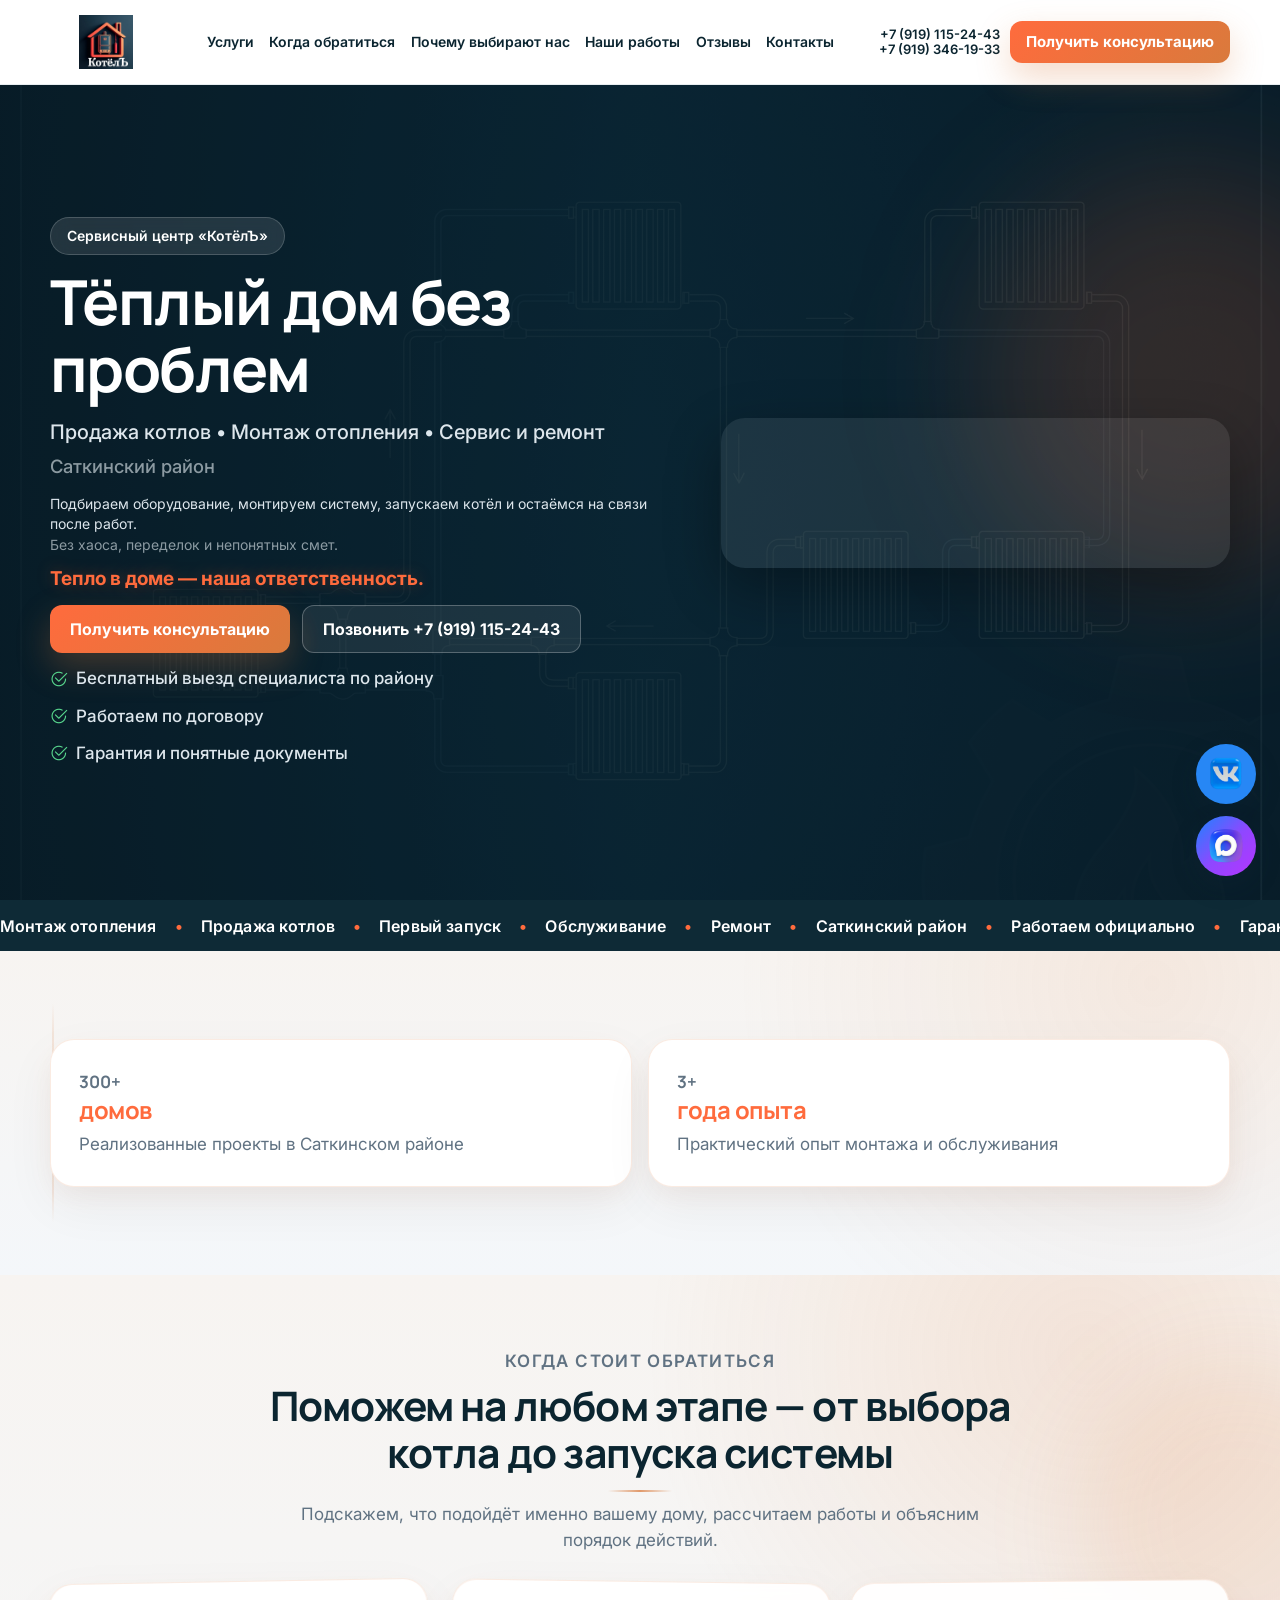
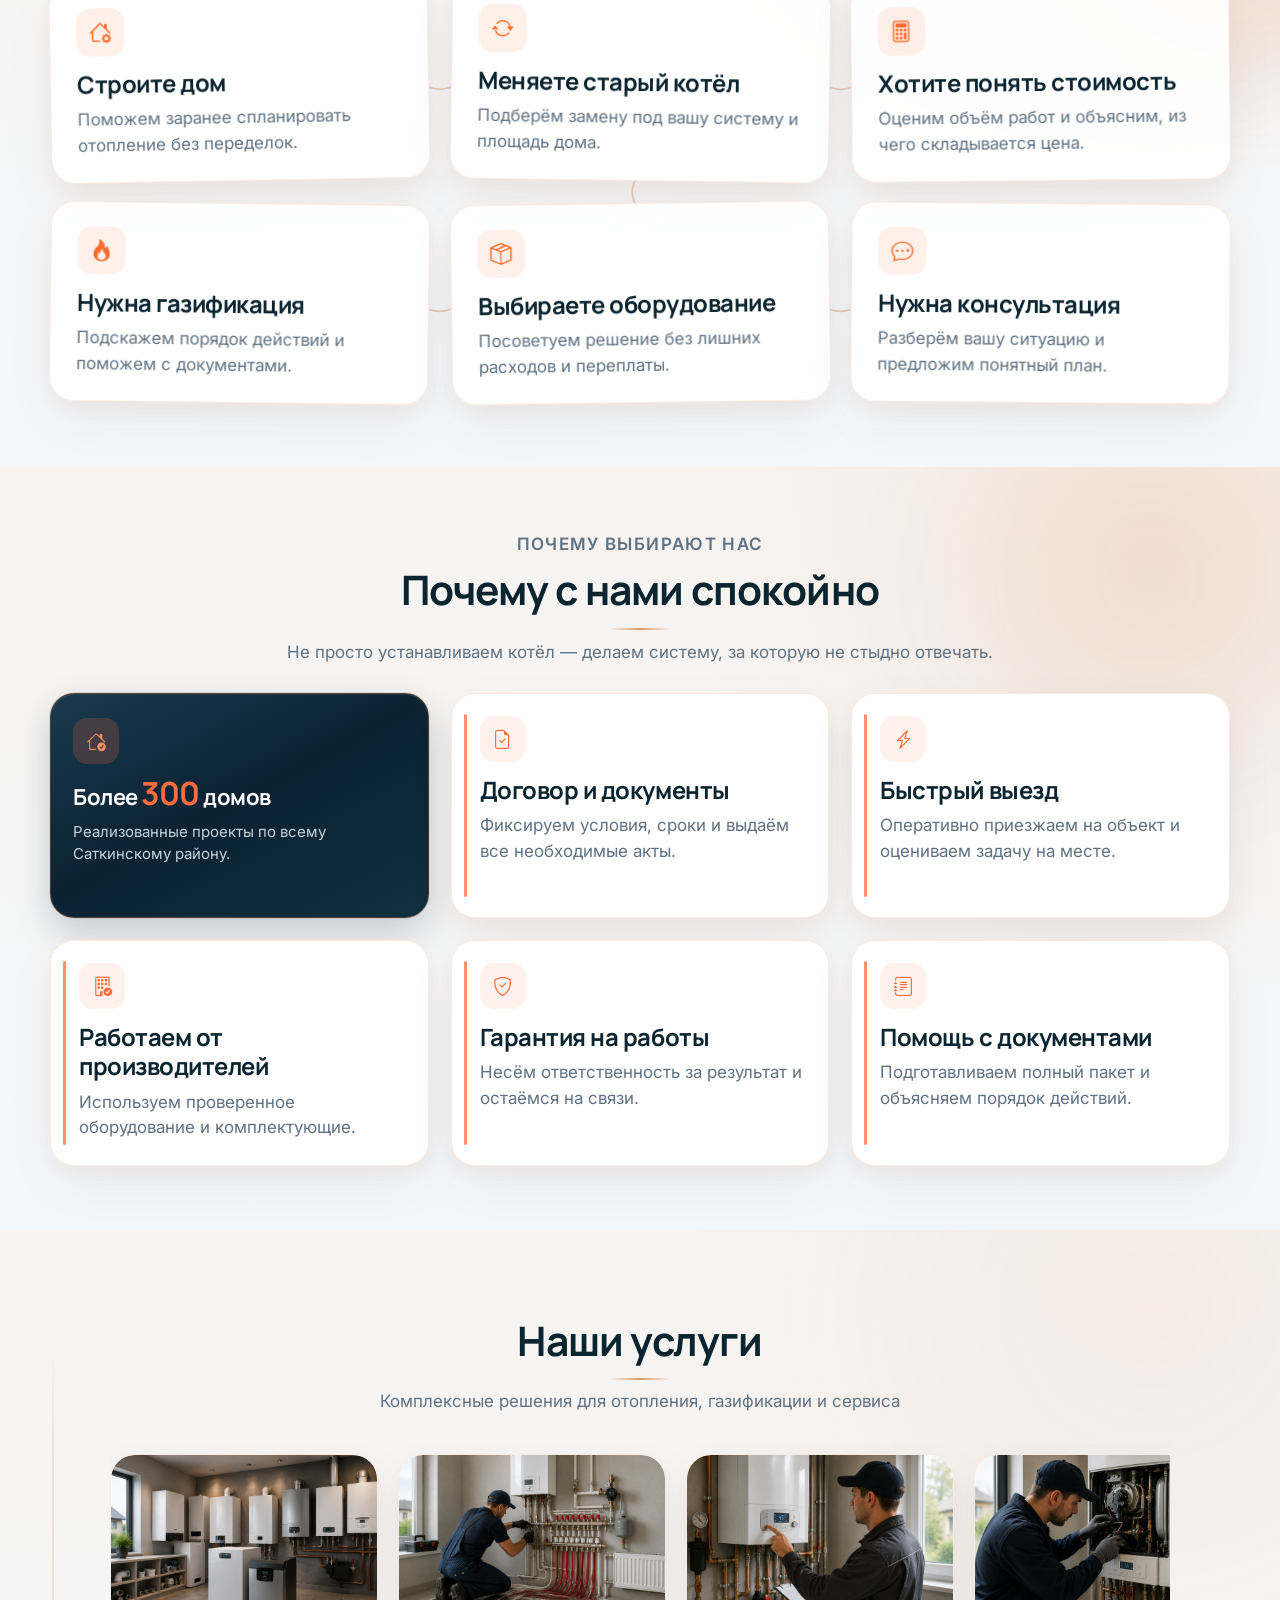
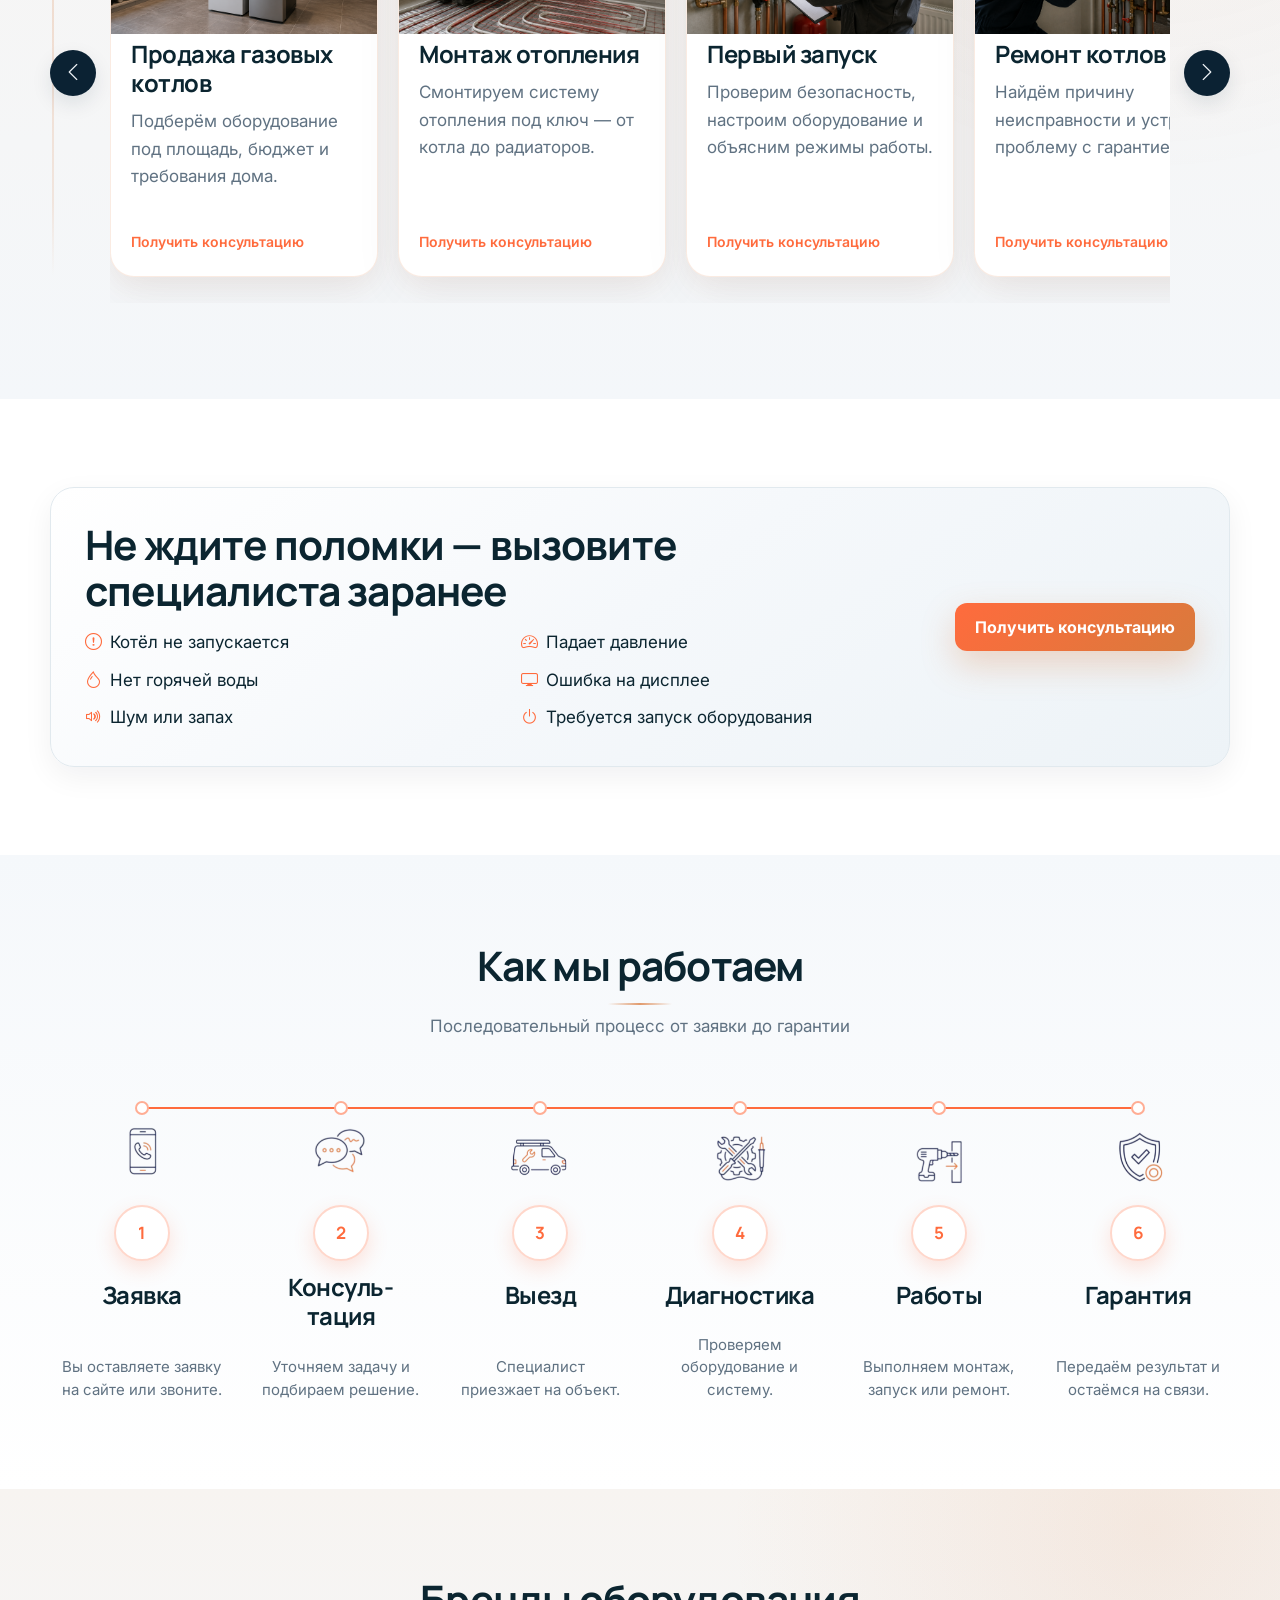
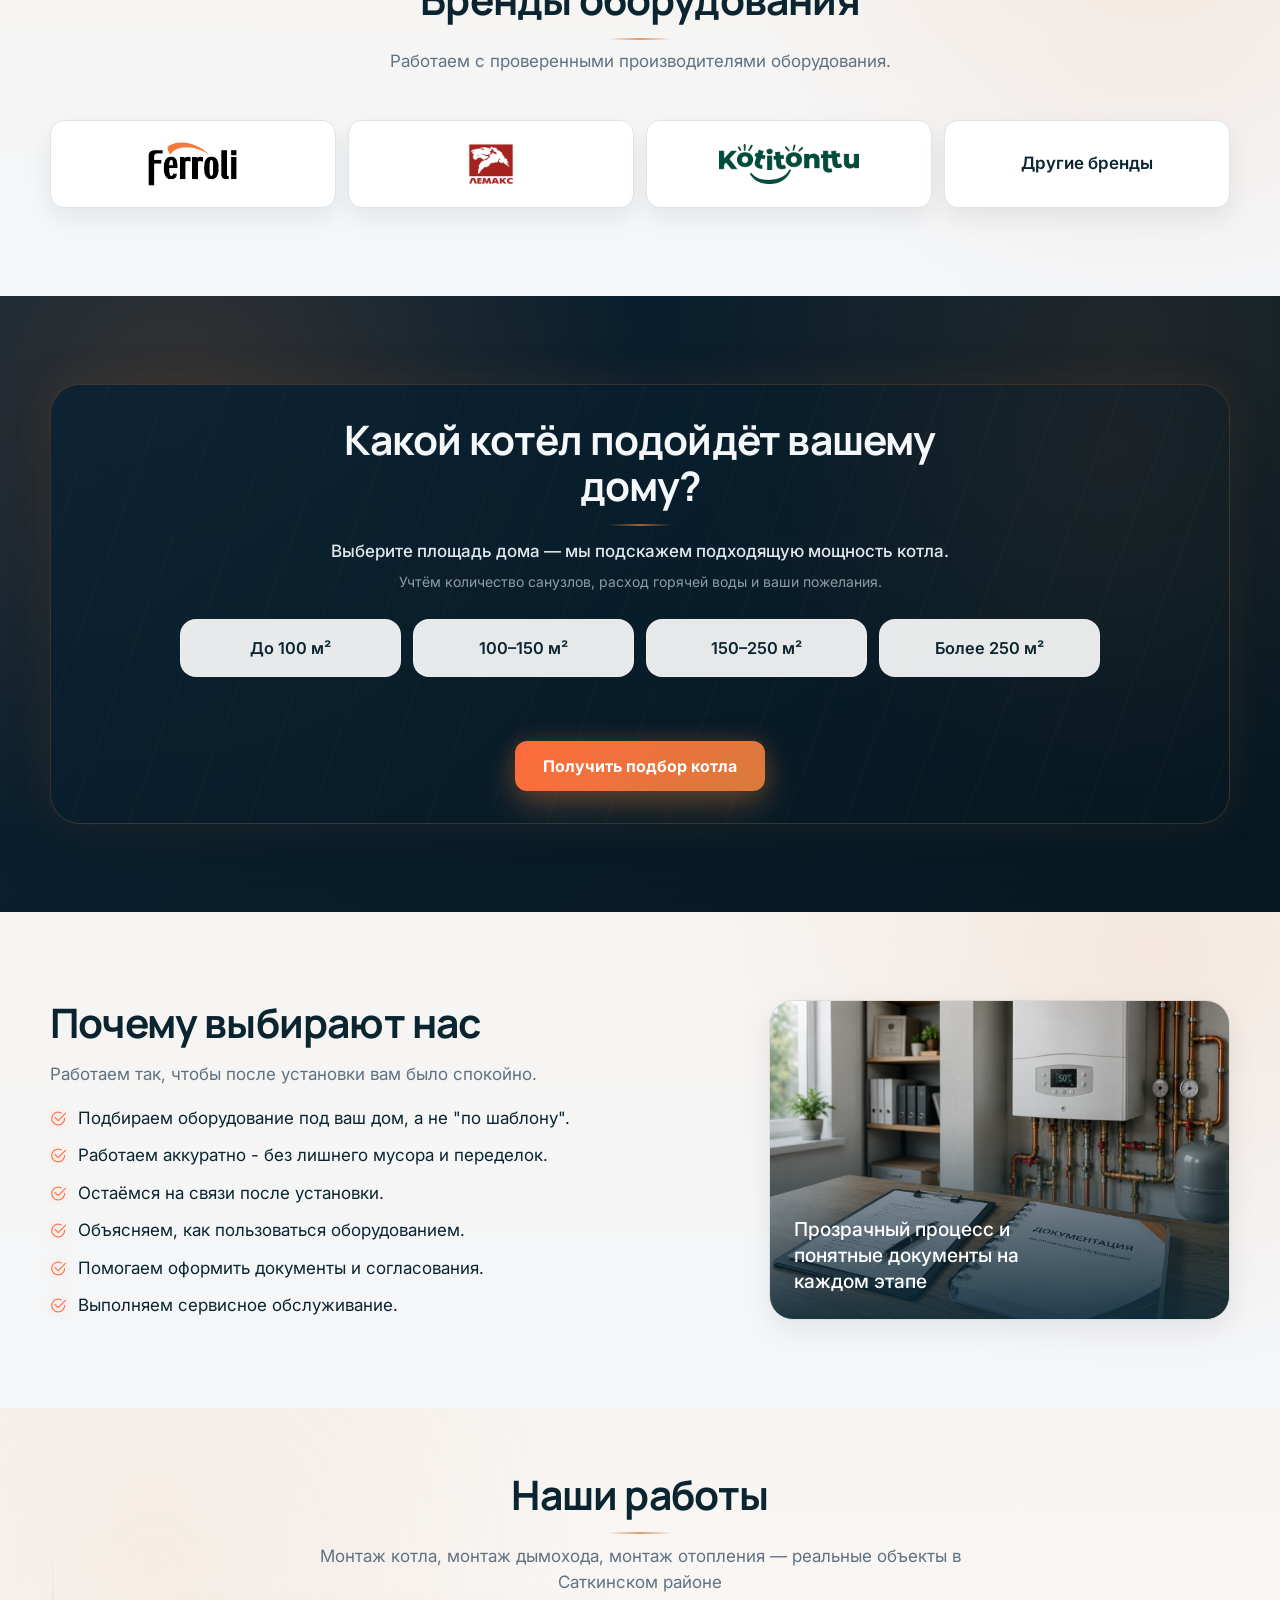
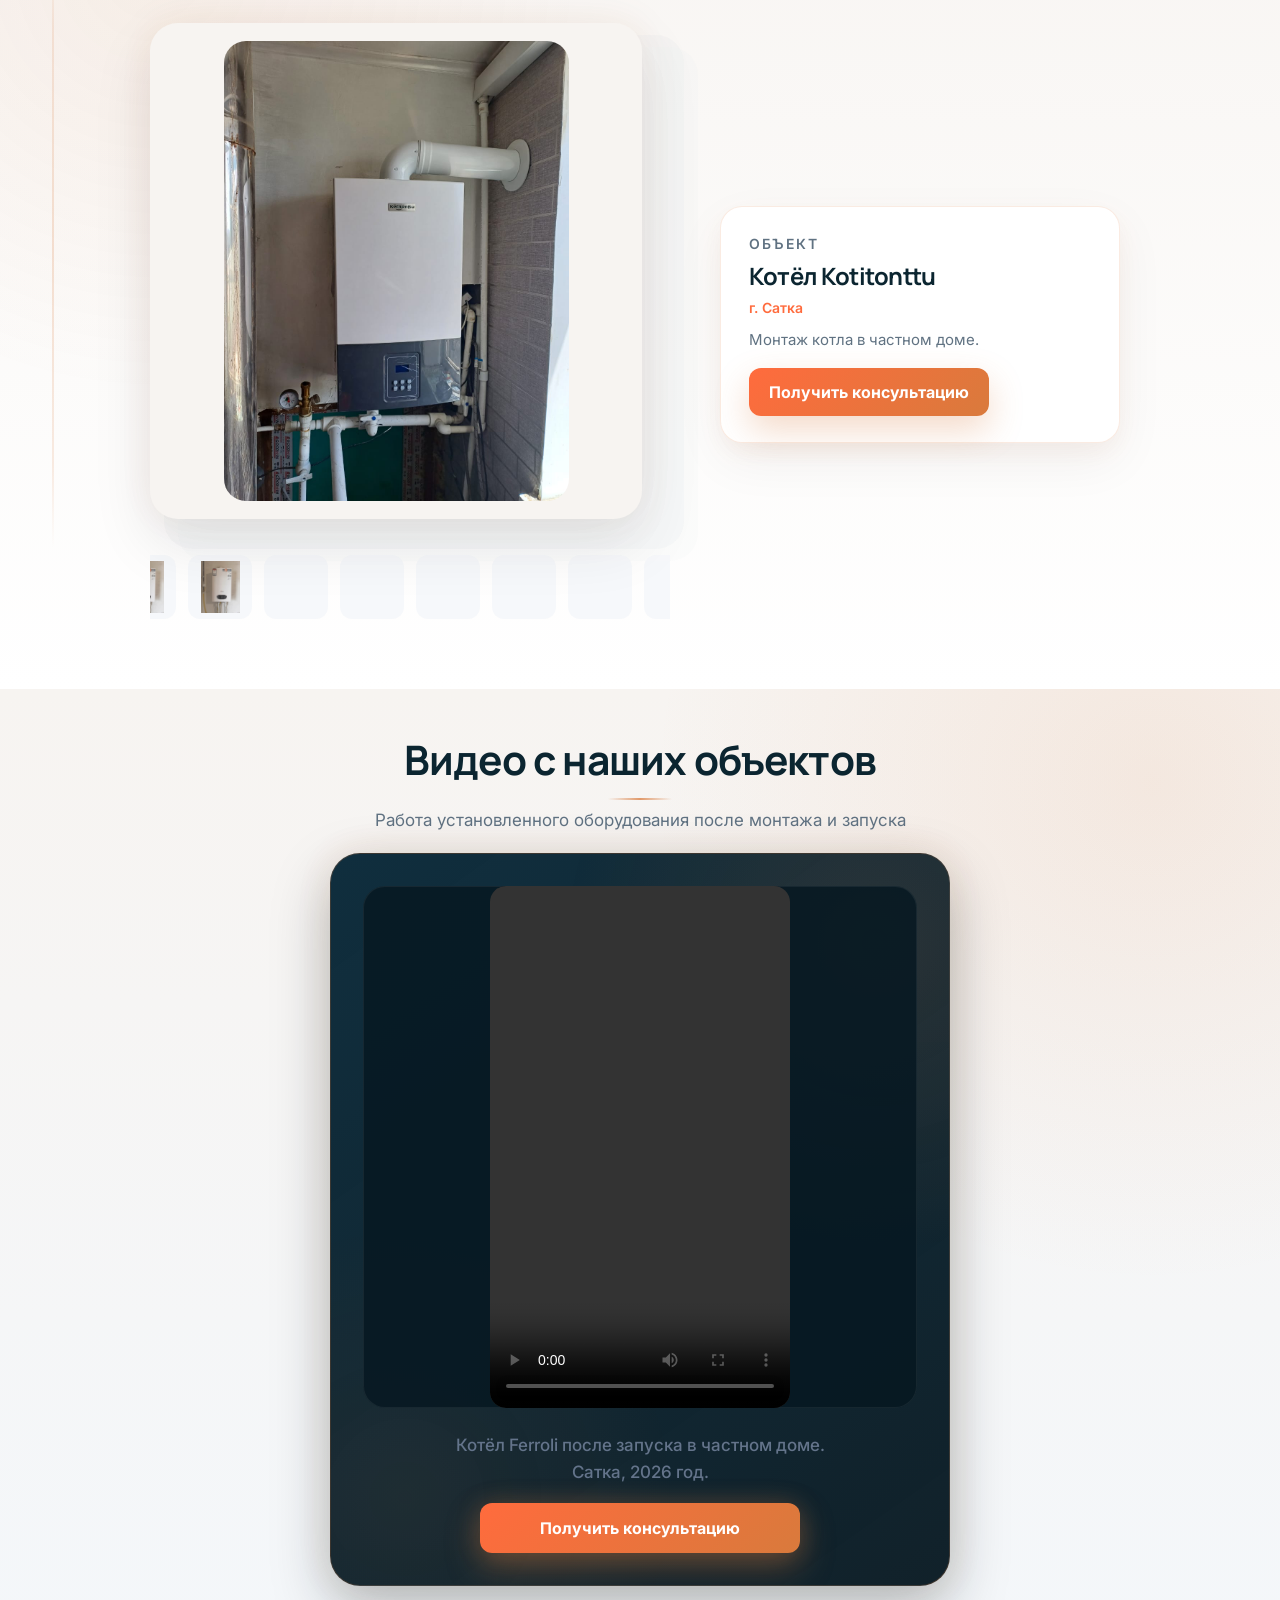
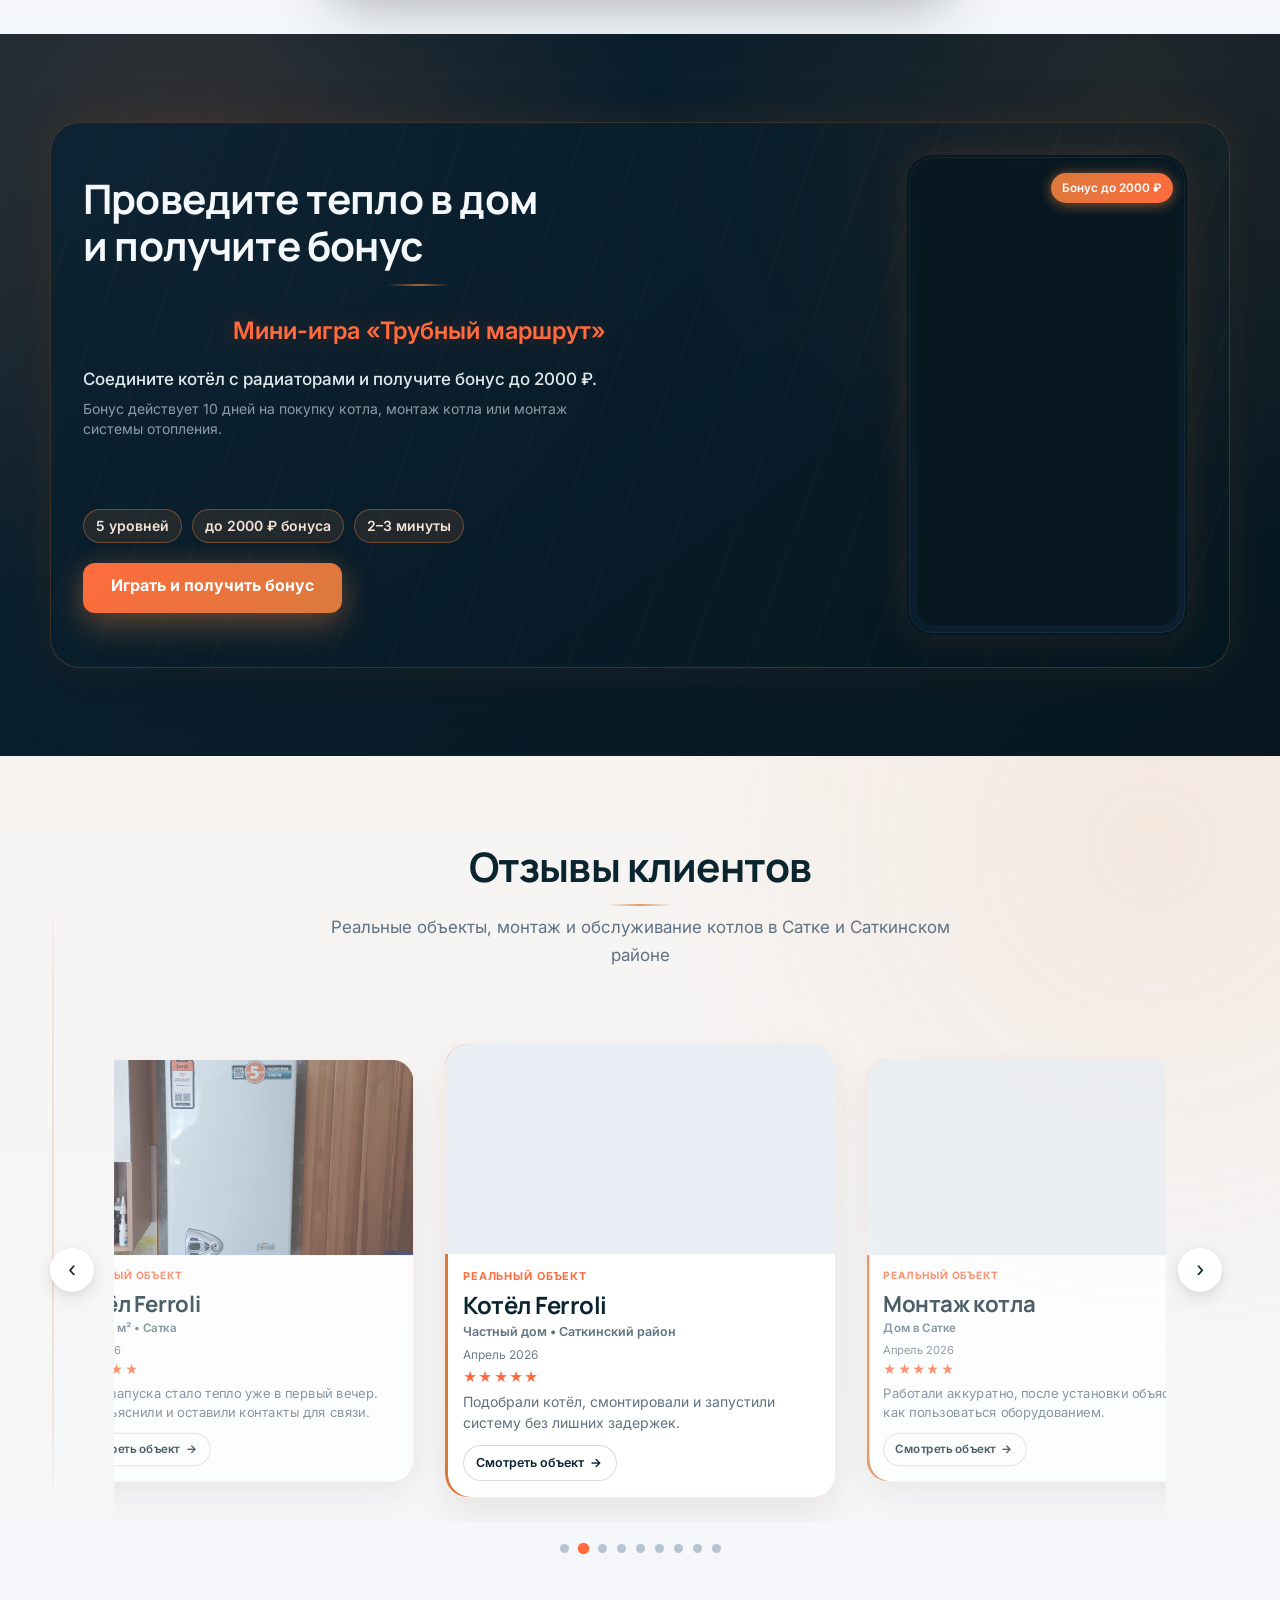
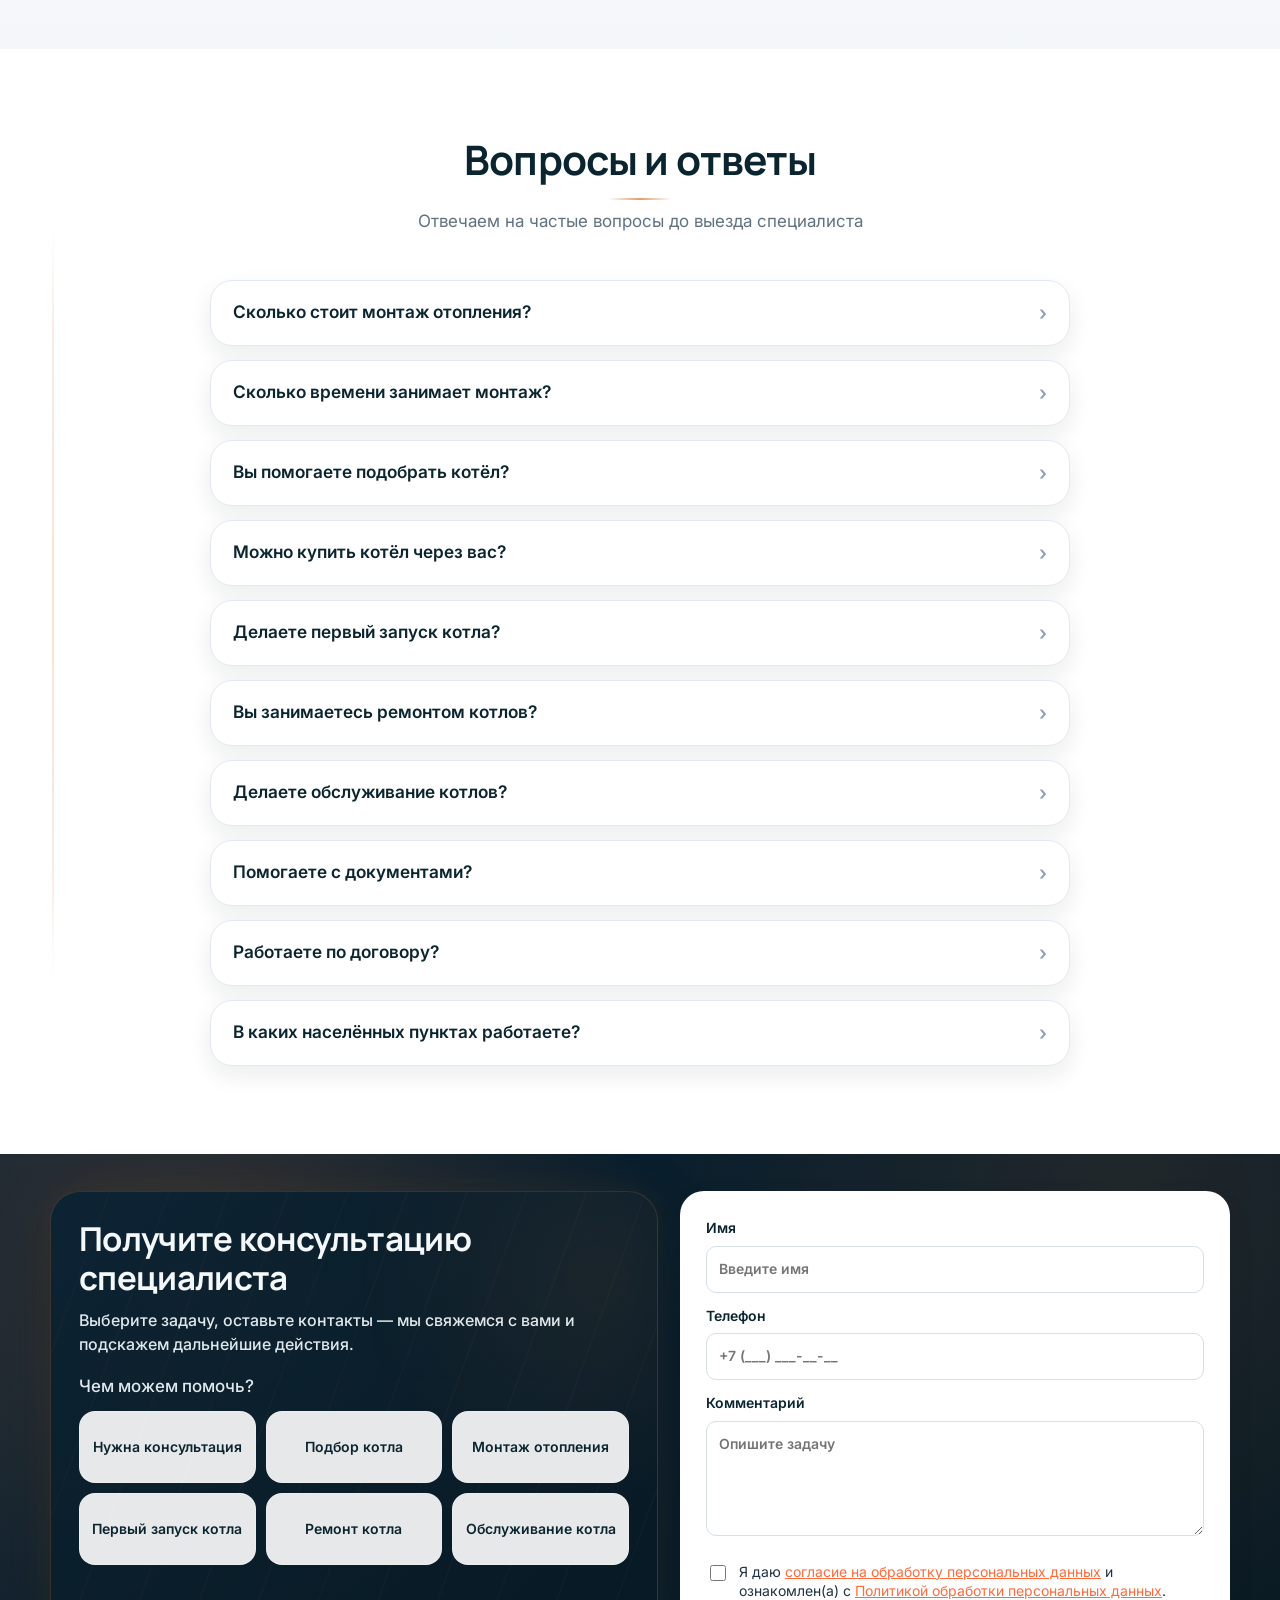
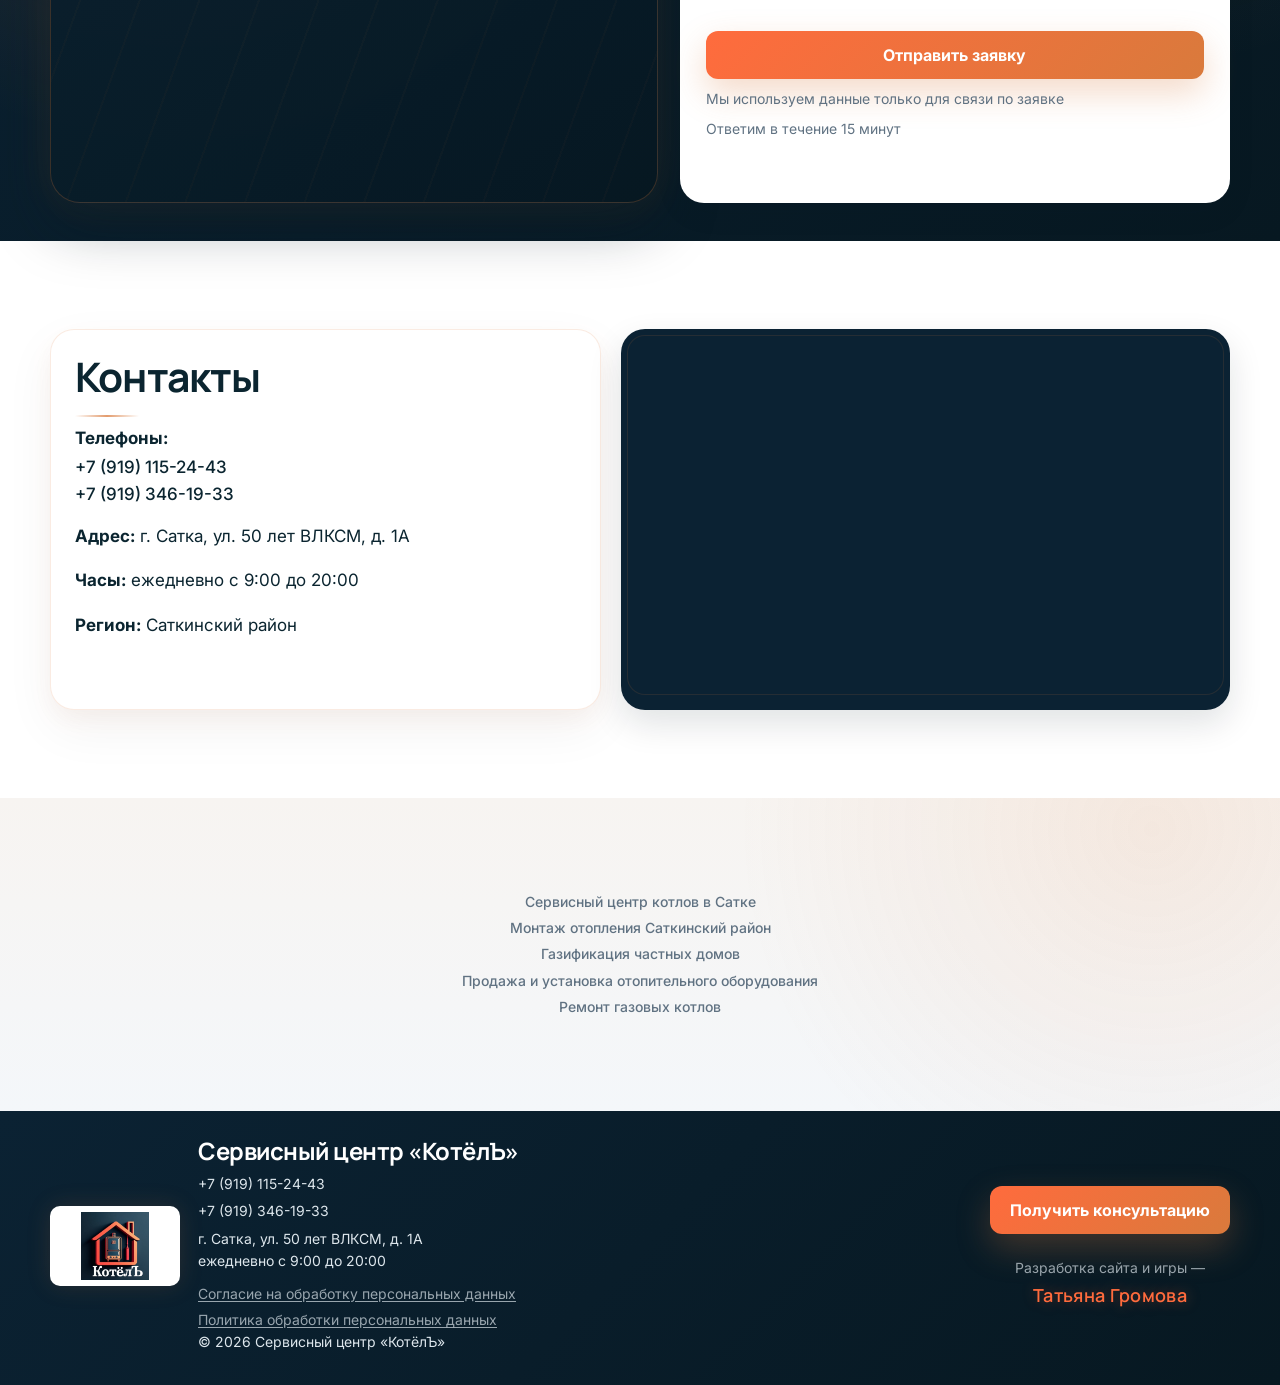
==== commit 89c65812: "109" ====
--- a/index.html
+++ b/index.html
@@ -834,6 +834,60 @@
                 </article>
                 </div>
               </div>
+              <div class="case-reviews-carousel__slide" role="listitem" data-index="6">
+                <div class="case-reviews-carousel__slide-scaler">
+                <article class="case-review-card">
+                  <div class="case-review-card__media">
+                    <img loading="lazy" src="images/otzyv-7.jpeg" alt="Объект: установка котла Лемакс, частный дом, Сулея" width="800" height="600" decoding="async" />
+                  </div>
+                  <div class="case-review-card__body">
+                    <p class="case-review-card__badge">Реальный объект</p>
+                    <h3 class="case-review-card__title">Установка котла Лемакс</h3>
+                    <p class="case-review-card__meta">Частный дом • Сулея</p>
+                    <p class="case-review-card__date">Июнь 2026</p>
+                    <p class="case-review-card__stars" aria-label="Оценка 5 из 5">★★★★★</p>
+                    <p class="case-review-card__quote">Котёл установили аккуратно, всё подключили и проверили. Объяснили, как пользоваться оборудованием и ответили на все вопросы.</p>
+                    <a class="case-review-card__cta" href="#works">Смотреть объект<span class="case-review-card__cta-arrow" aria-hidden="true"> →</span></a>
+                  </div>
+                </article>
+                </div>
+              </div>
+              <div class="case-reviews-carousel__slide" role="listitem" data-index="7">
+                <div class="case-reviews-carousel__slide-scaler">
+                <article class="case-review-card">
+                  <div class="case-review-card__media">
+                    <img loading="lazy" src="images/otzyv-8.jpeg" alt="Объект: установка котла Лемакс, частный дом, Межевой" width="800" height="600" decoding="async" />
+                  </div>
+                  <div class="case-review-card__body">
+                    <p class="case-review-card__badge">Реальный объект</p>
+                    <h3 class="case-review-card__title">Установка котла Лемакс</h3>
+                    <p class="case-review-card__meta">Частный дом • Межевой</p>
+                    <p class="case-review-card__date">Май 2026</p>
+                    <p class="case-review-card__stars" aria-label="Оценка 5 из 5">★★★★★</p>
+                    <p class="case-review-card__quote">Помогли с установкой котла Лемакс. Все работы выполнили аккуратно, проверили работу оборудования и объяснили основные настройки.</p>
+                    <a class="case-review-card__cta" href="#works">Смотреть объект<span class="case-review-card__cta-arrow" aria-hidden="true"> →</span></a>
+                  </div>
+                </article>
+                </div>
+              </div>
+              <div class="case-reviews-carousel__slide" role="listitem" data-index="8">
+                <div class="case-reviews-carousel__slide-scaler">
+                <article class="case-review-card">
+                  <div class="case-review-card__media">
+                    <img loading="lazy" src="images/otzyv-9.jpeg" alt="Объект: промывка системы отопления, частный дом, Саткинский район" width="800" height="600" decoding="async" />
+                  </div>
+                  <div class="case-review-card__body">
+                    <p class="case-review-card__badge">Реальный объект</p>
+                    <h3 class="case-review-card__title">Промывка системы отопления</h3>
+                    <p class="case-review-card__meta">Частный дом • Саткинский район</p>
+                    <p class="case-review-card__date">Июнь 2026</p>
+                    <p class="case-review-card__stars" aria-label="Оценка 5 из 5">★★★★★</p>
+                    <p class="case-review-card__quote">После промывки отопление стало работать заметно лучше. Показали, сколько загрязнений было в системе, и дали рекомендации по дальнейшему обслуживанию.</p>
+                    <a class="case-review-card__cta" href="#works">Смотреть объект<span class="case-review-card__cta-arrow" aria-hidden="true"> →</span></a>
+                  </div>
+                </article>
+                </div>
+              </div>
             </div>
           </div>
           <button
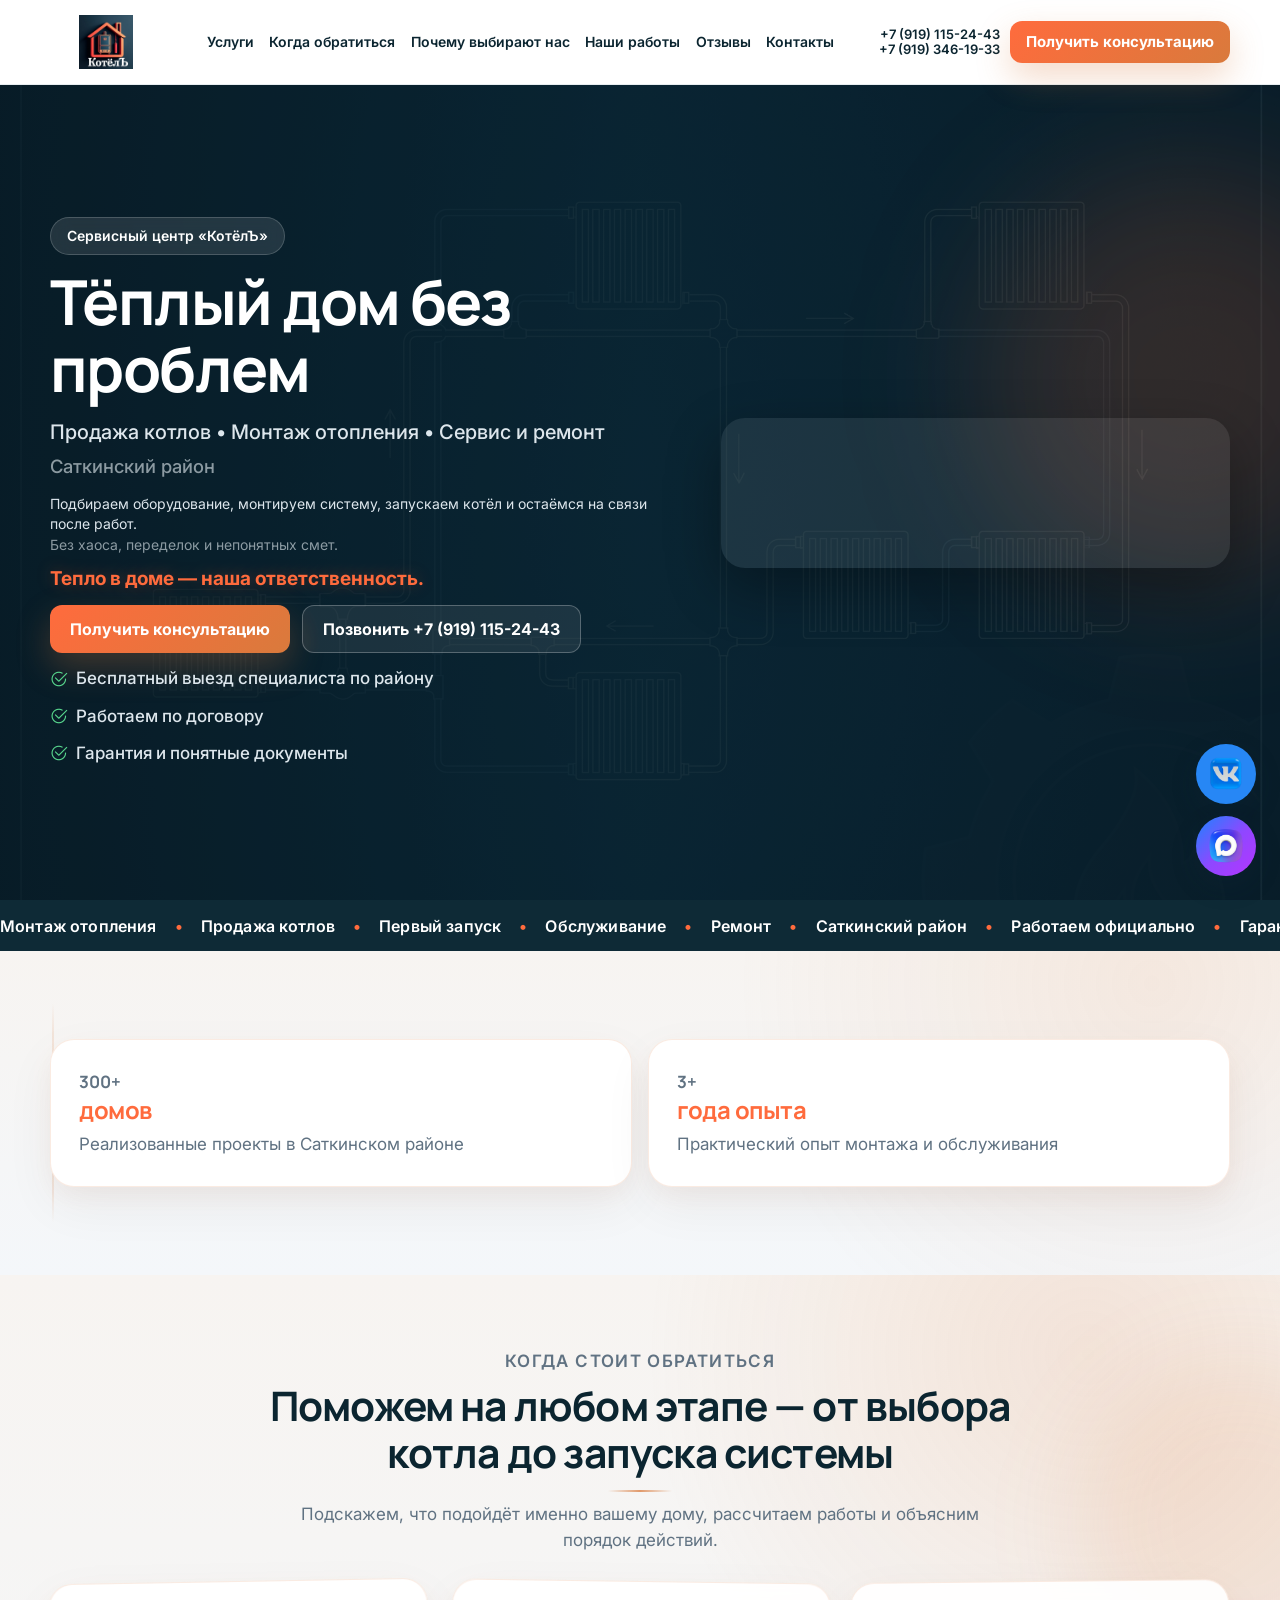
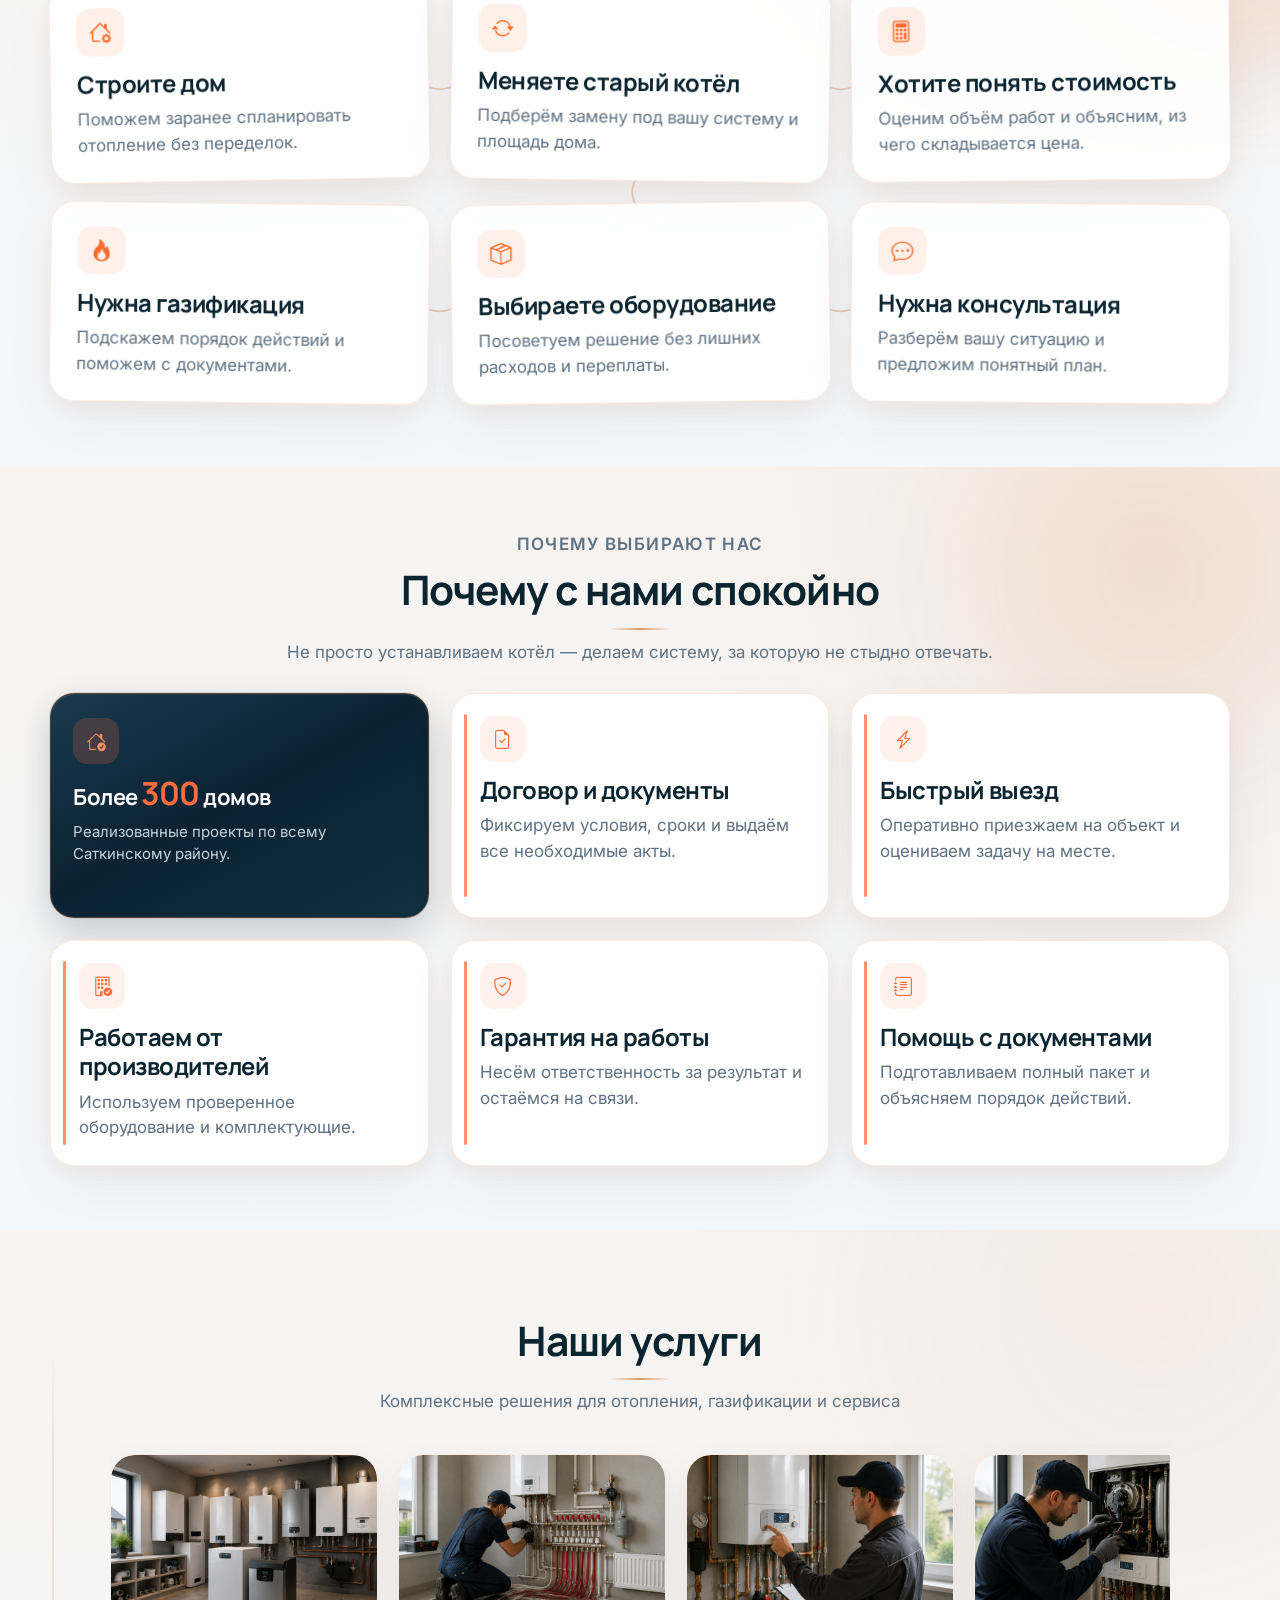
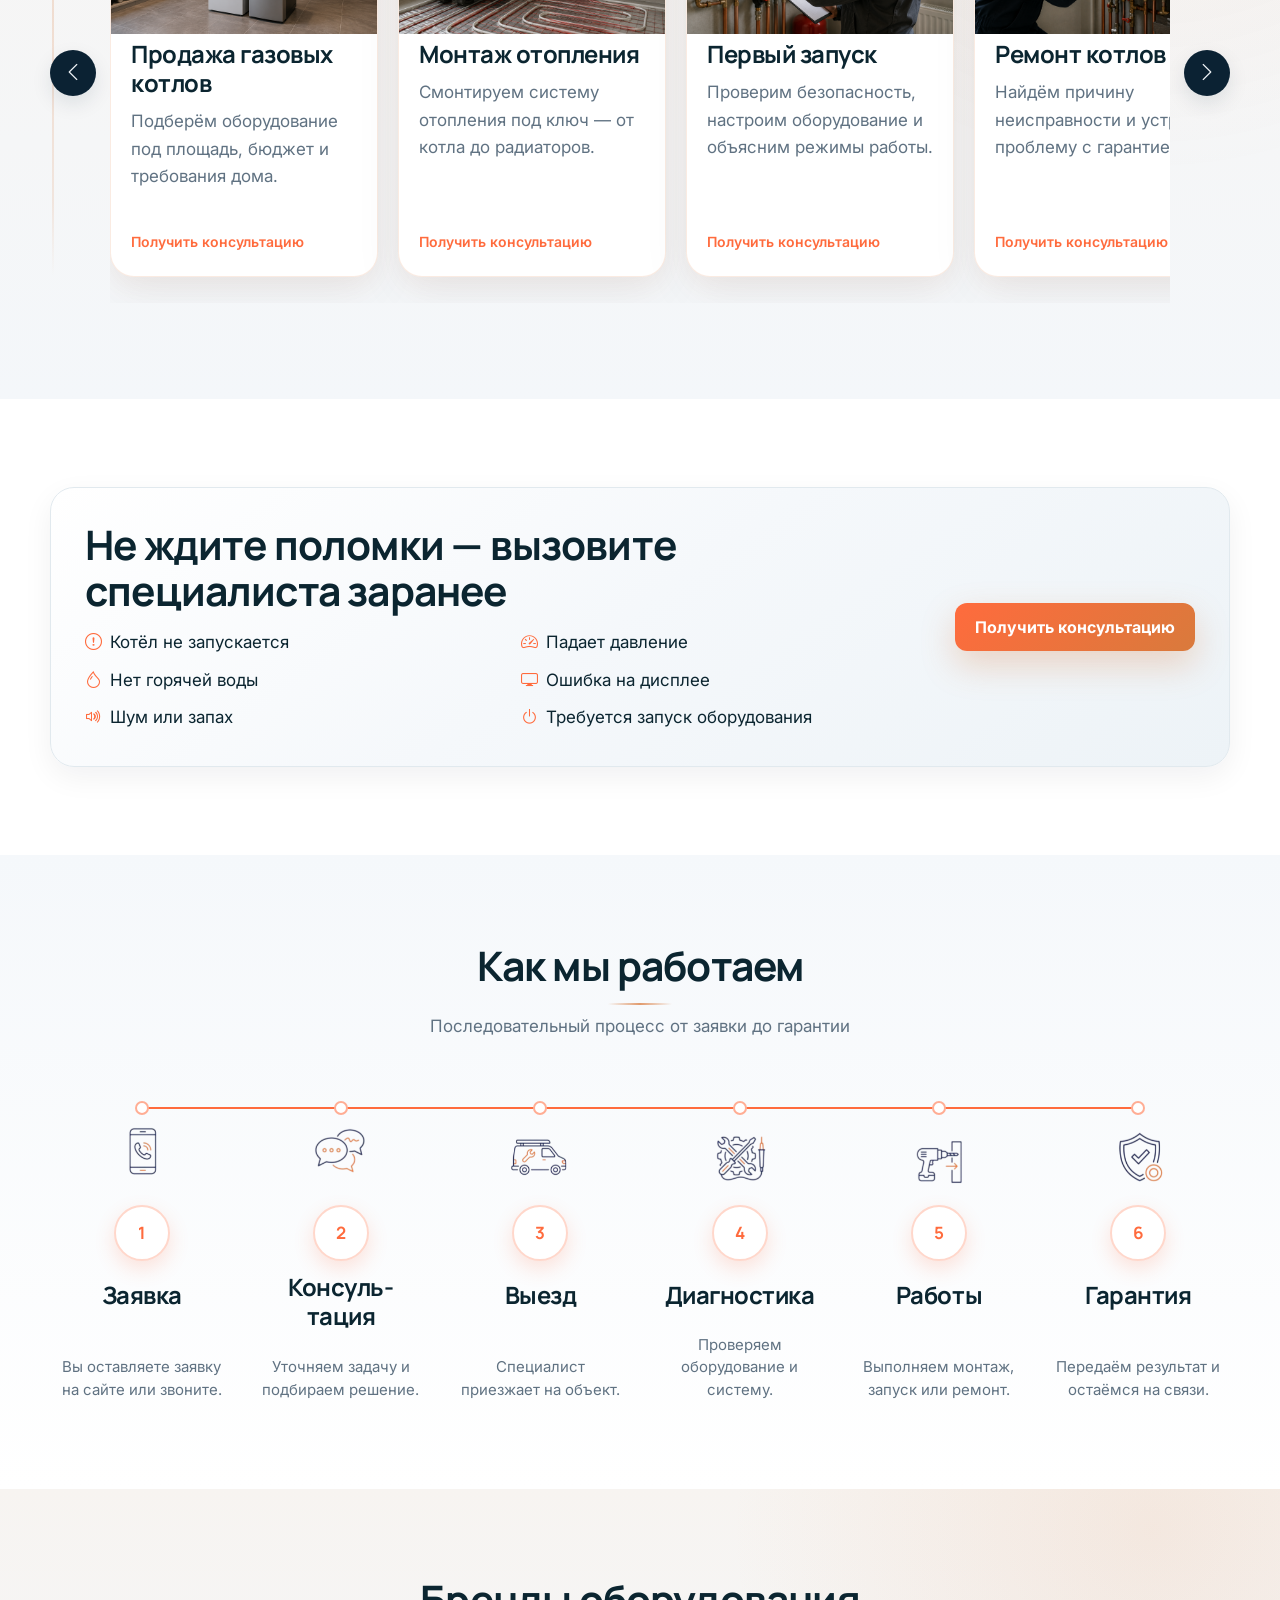
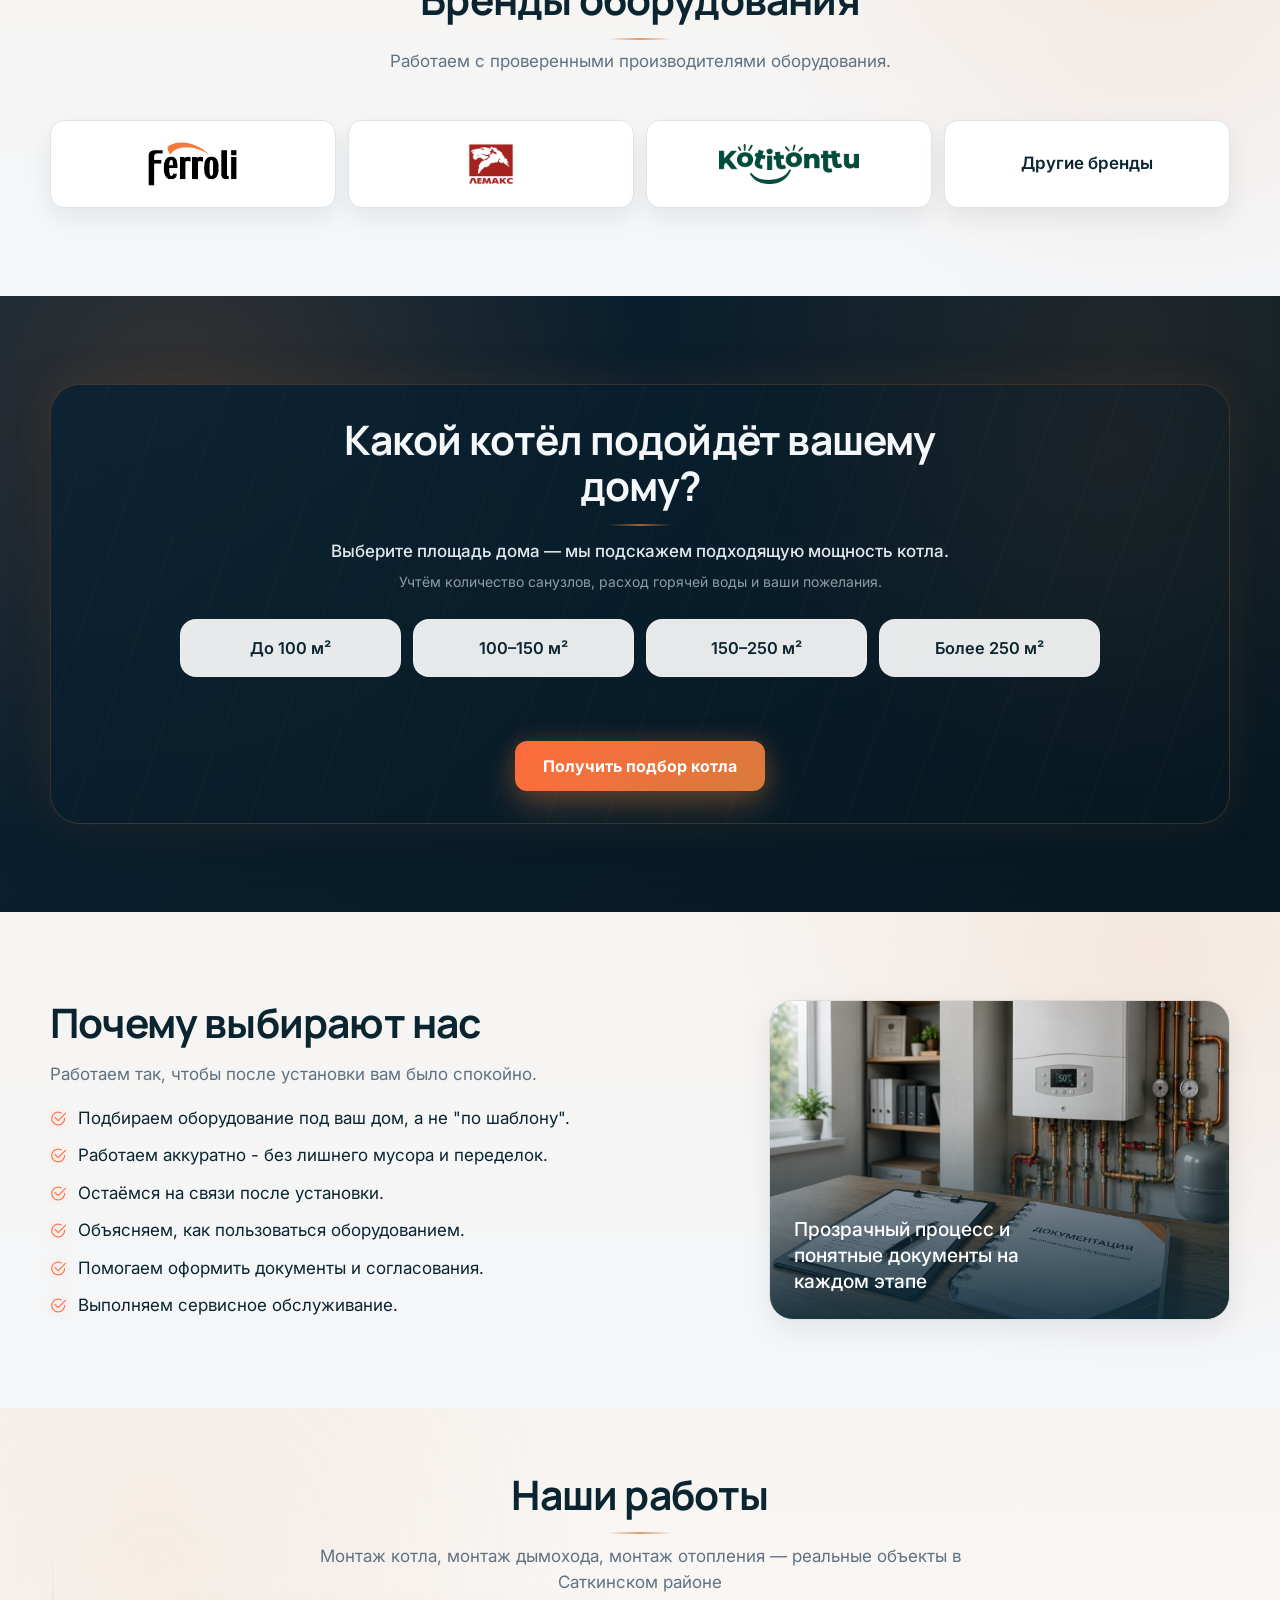
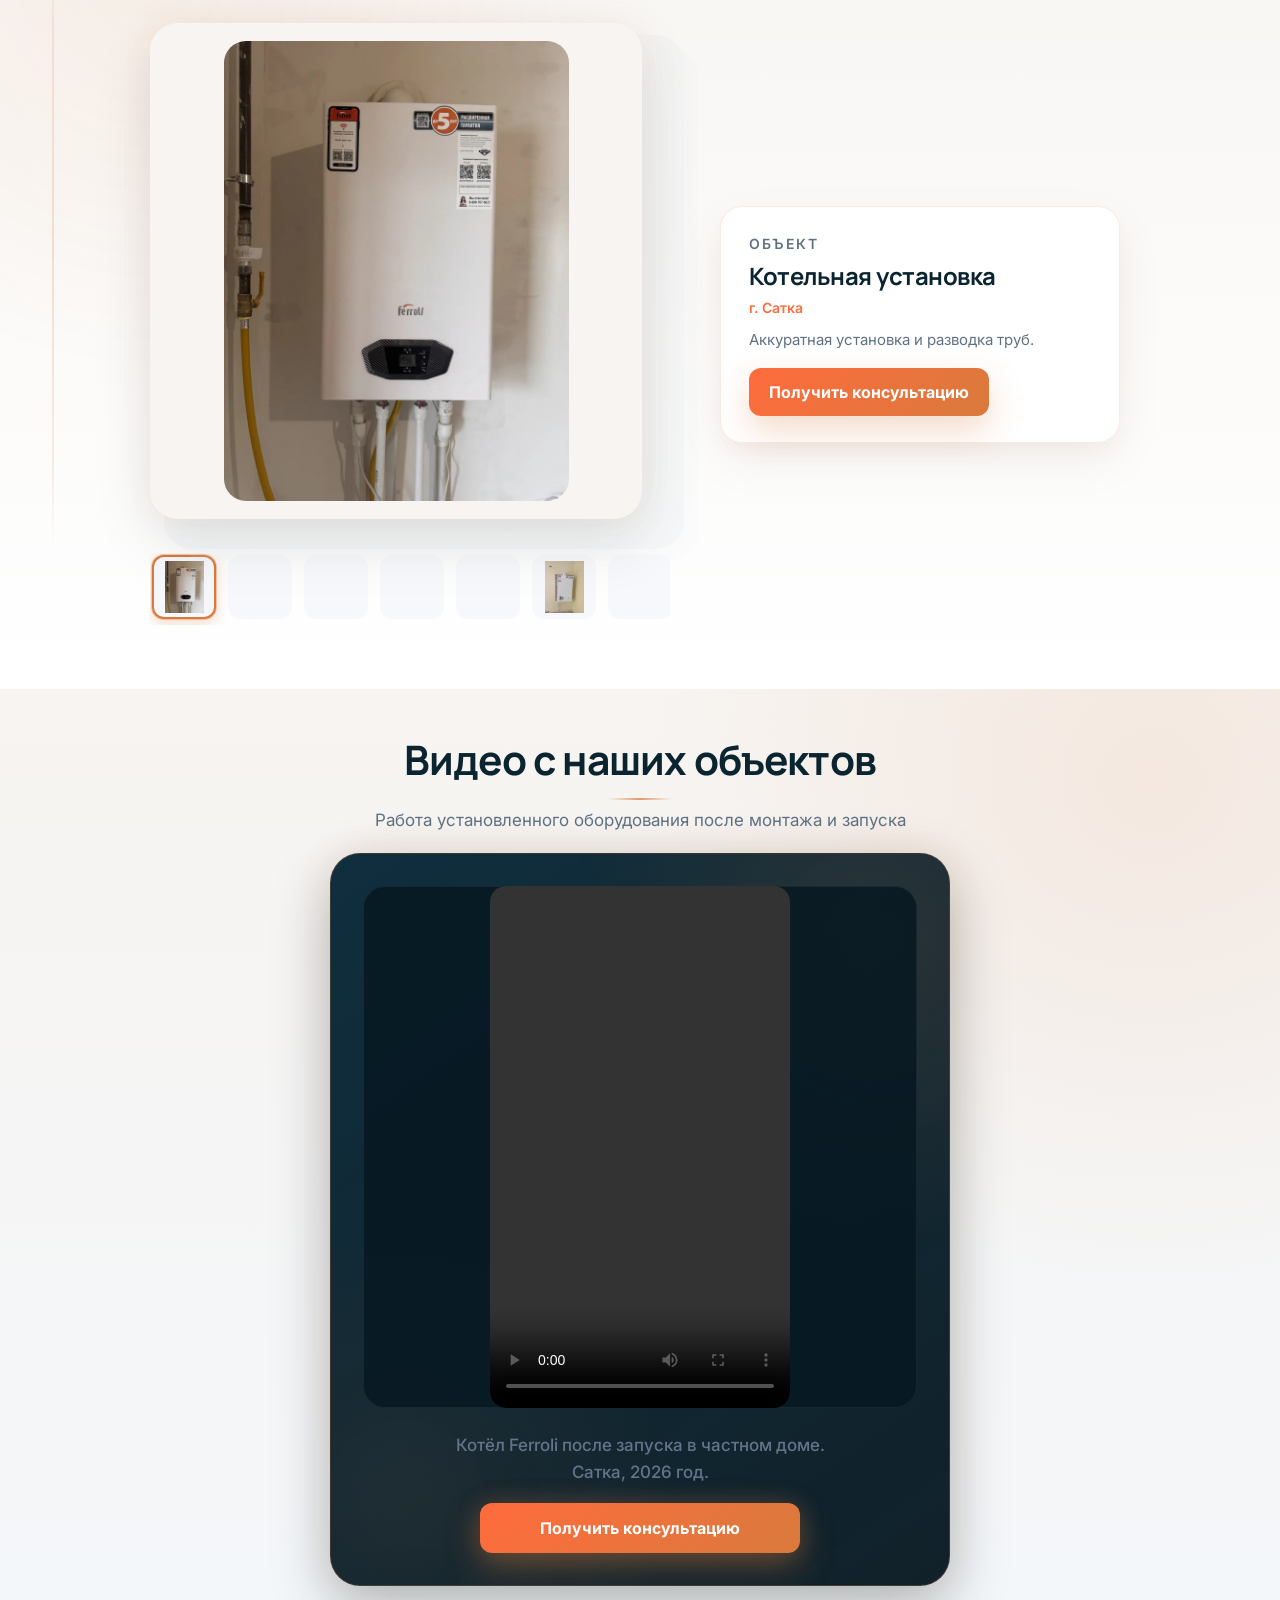
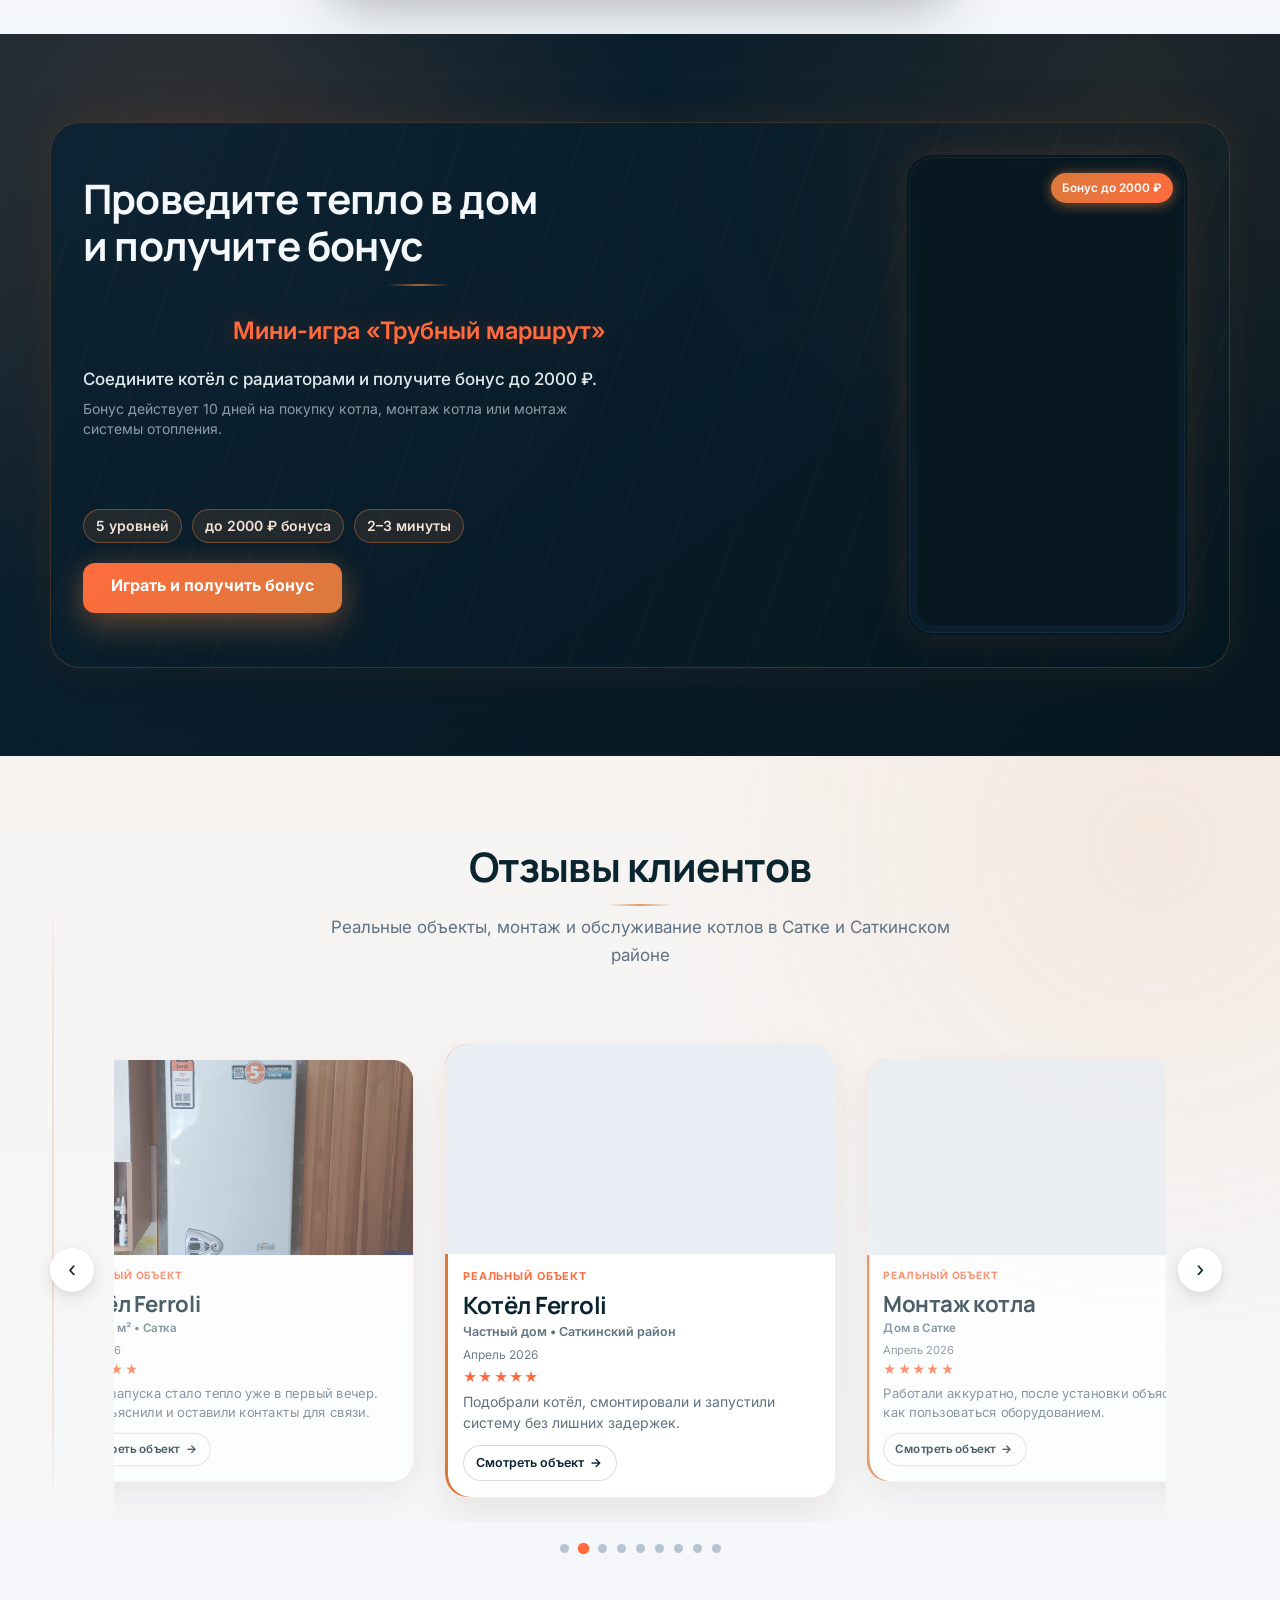
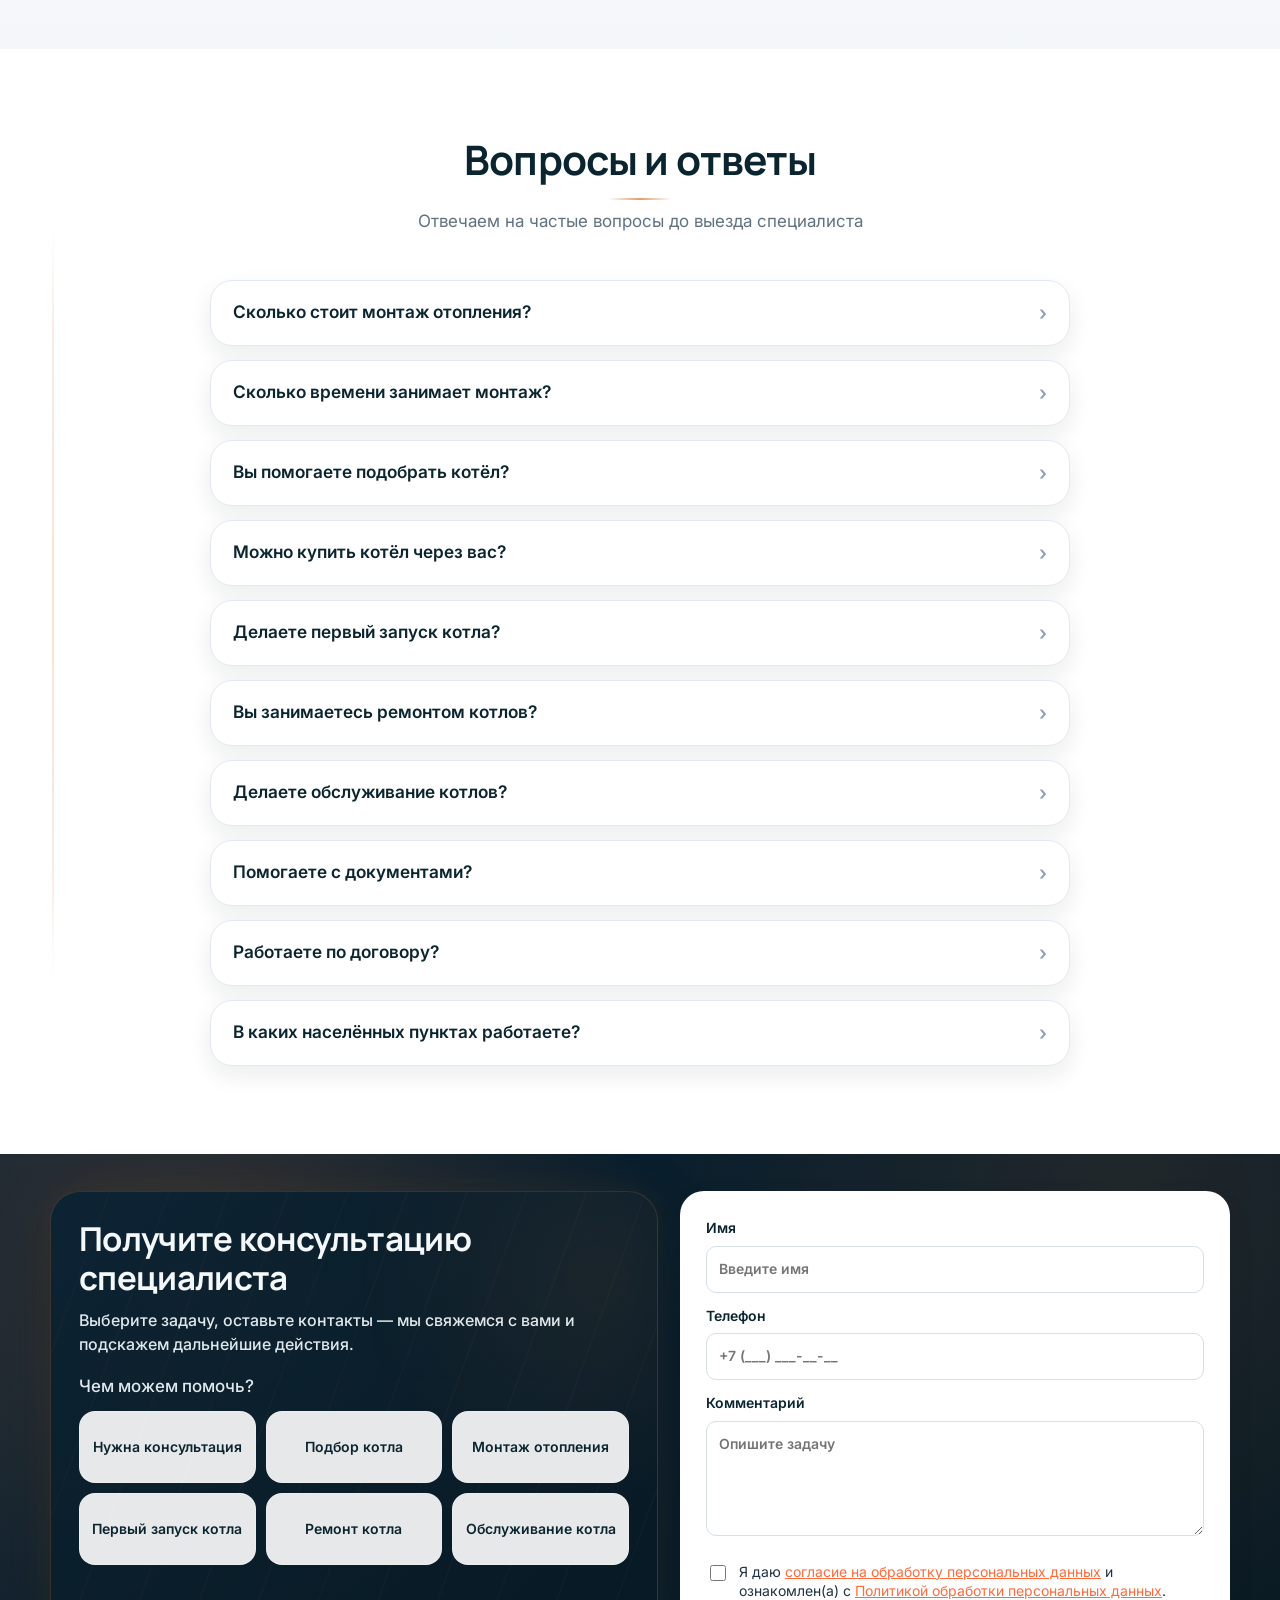
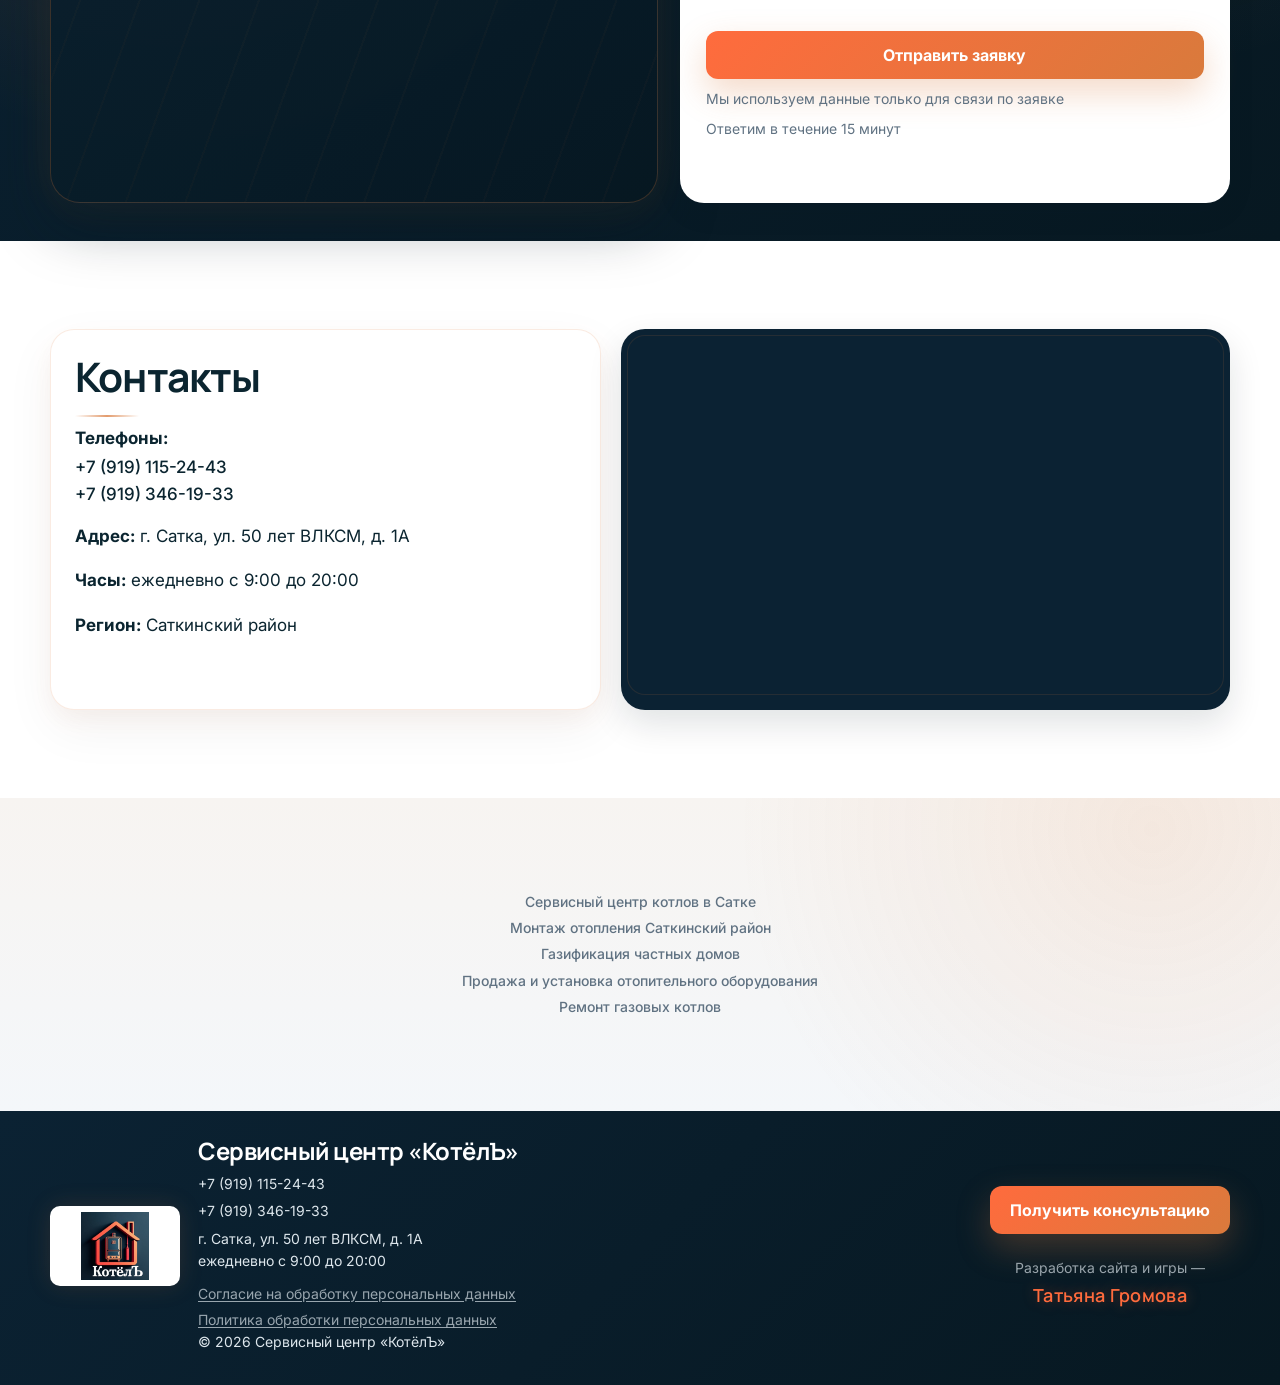
==== commit b5ef039a: "111" ====
--- a/index.html
+++ b/index.html
@@ -612,13 +612,13 @@
                 type="button"
                 class="works-slider__frame works-slider__lightbox"
                 id="worksSliderOpenLb"
-                data-image="images/boiler-1.jpeg"
+                data-image="images/boiler-5.jpg"
                 aria-label="Открыть фото в полном размере"
               >
                 <img
                   id="worksSliderHeroImg"
-                  src="images/boiler-1.jpeg"
-                  alt="Котёл Kotitonttu"
+                  src="images/boiler-5.jpg"
+                  alt="Котельная установка"
                   loading="eager"
                   decoding="async"
                 />
@@ -630,9 +630,9 @@
 
           <div class="works-slider__col works-slider__col--text" id="worksSliderPanel" aria-live="polite">
             <p class="works-slider__kicker">ОБЪЕКТ</p>
-            <h3 class="works-slider__title" id="worksSliderTitle">Котёл Kotitonttu</h3>
+            <h3 class="works-slider__title" id="worksSliderTitle">Котельная установка</h3>
             <p class="works-slider__meta" id="worksSliderMeta">г. Сатка</p>
-            <p class="works-slider__desc" id="worksSliderDesc">Монтаж котла в частном доме.</p>
+            <p class="works-slider__desc" id="worksSliderDesc">Аккуратная установка и разводка труб.</p>
             <a class="btn btn--accent" href="#request">Получить консультацию</a>
           </div>
         </div>
--- a/style.css
+++ b/style.css
@@ -3021,7 +3021,7 @@
 
 .works-slider__thumbs {
   display: flex;
-  justify-content: center;
+  justify-content: flex-start;
   gap: 12px;
   overflow-x: auto;
   overflow-y: hidden;
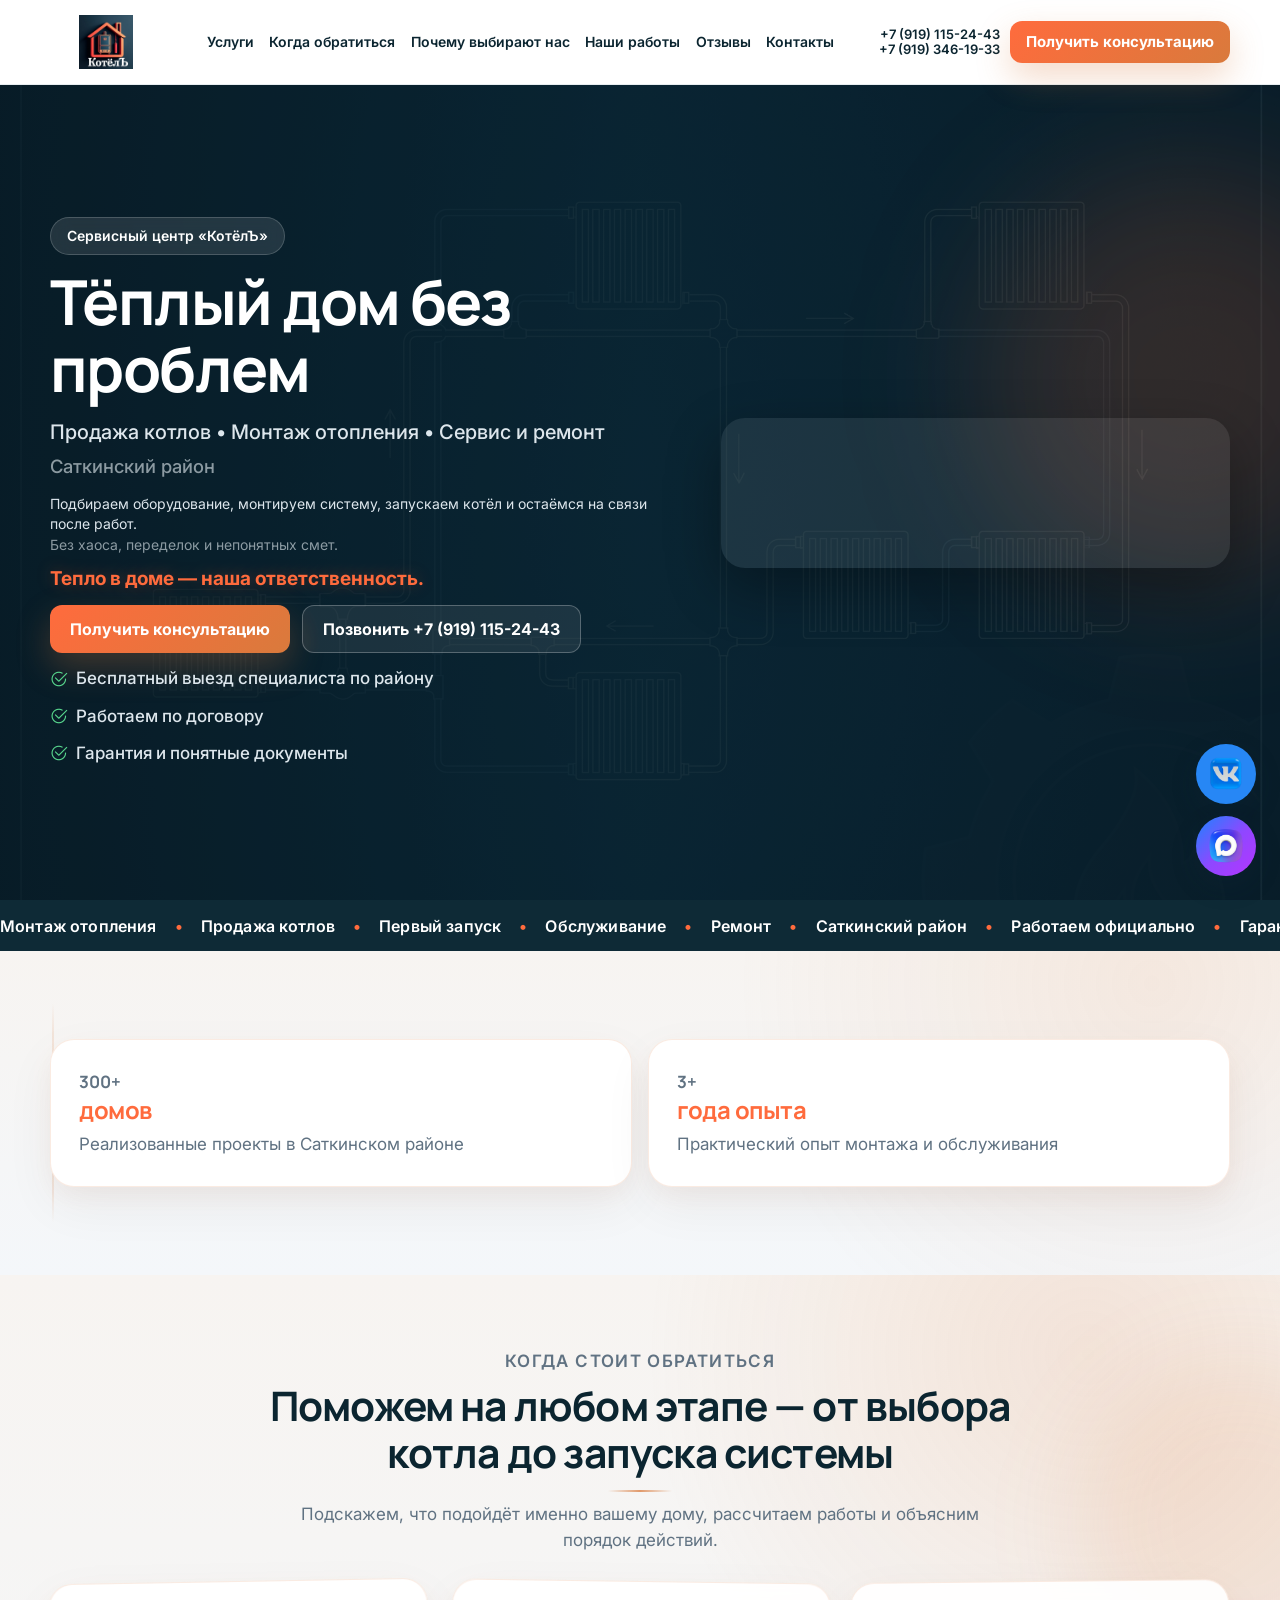
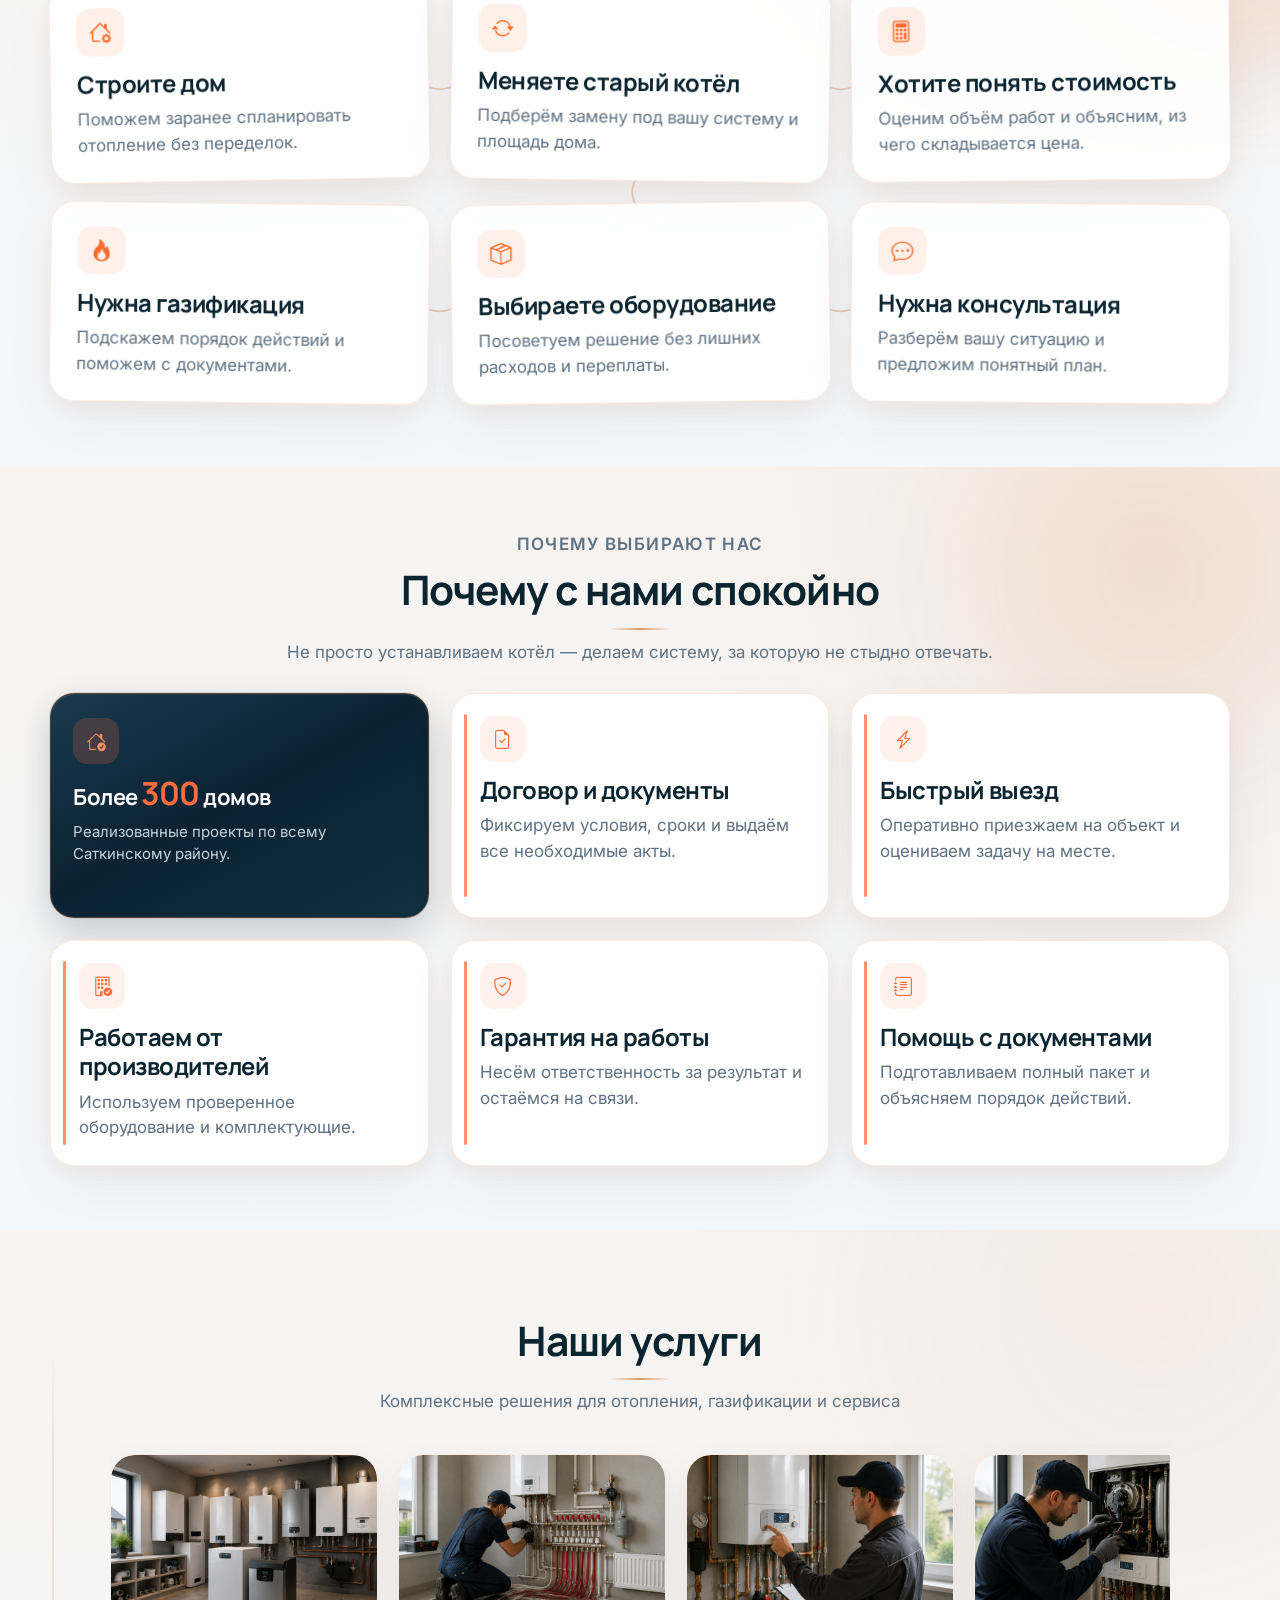
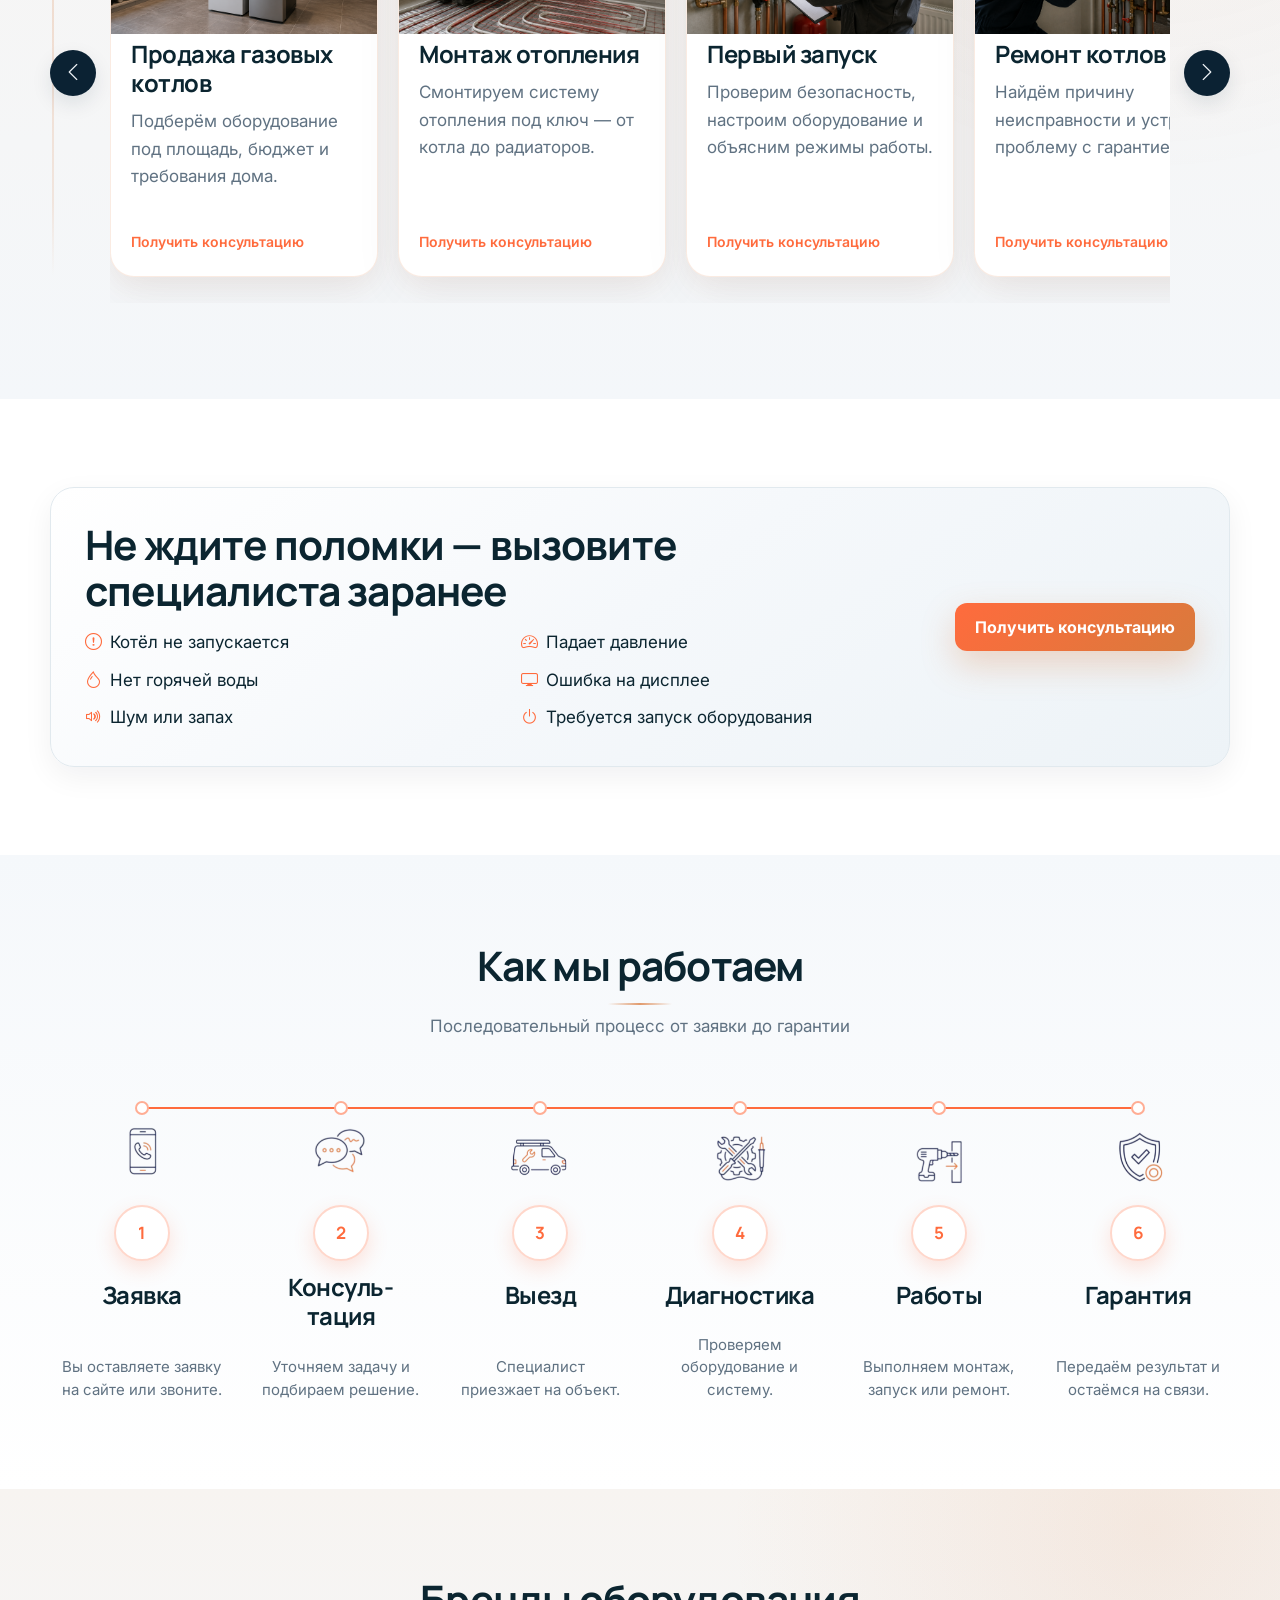
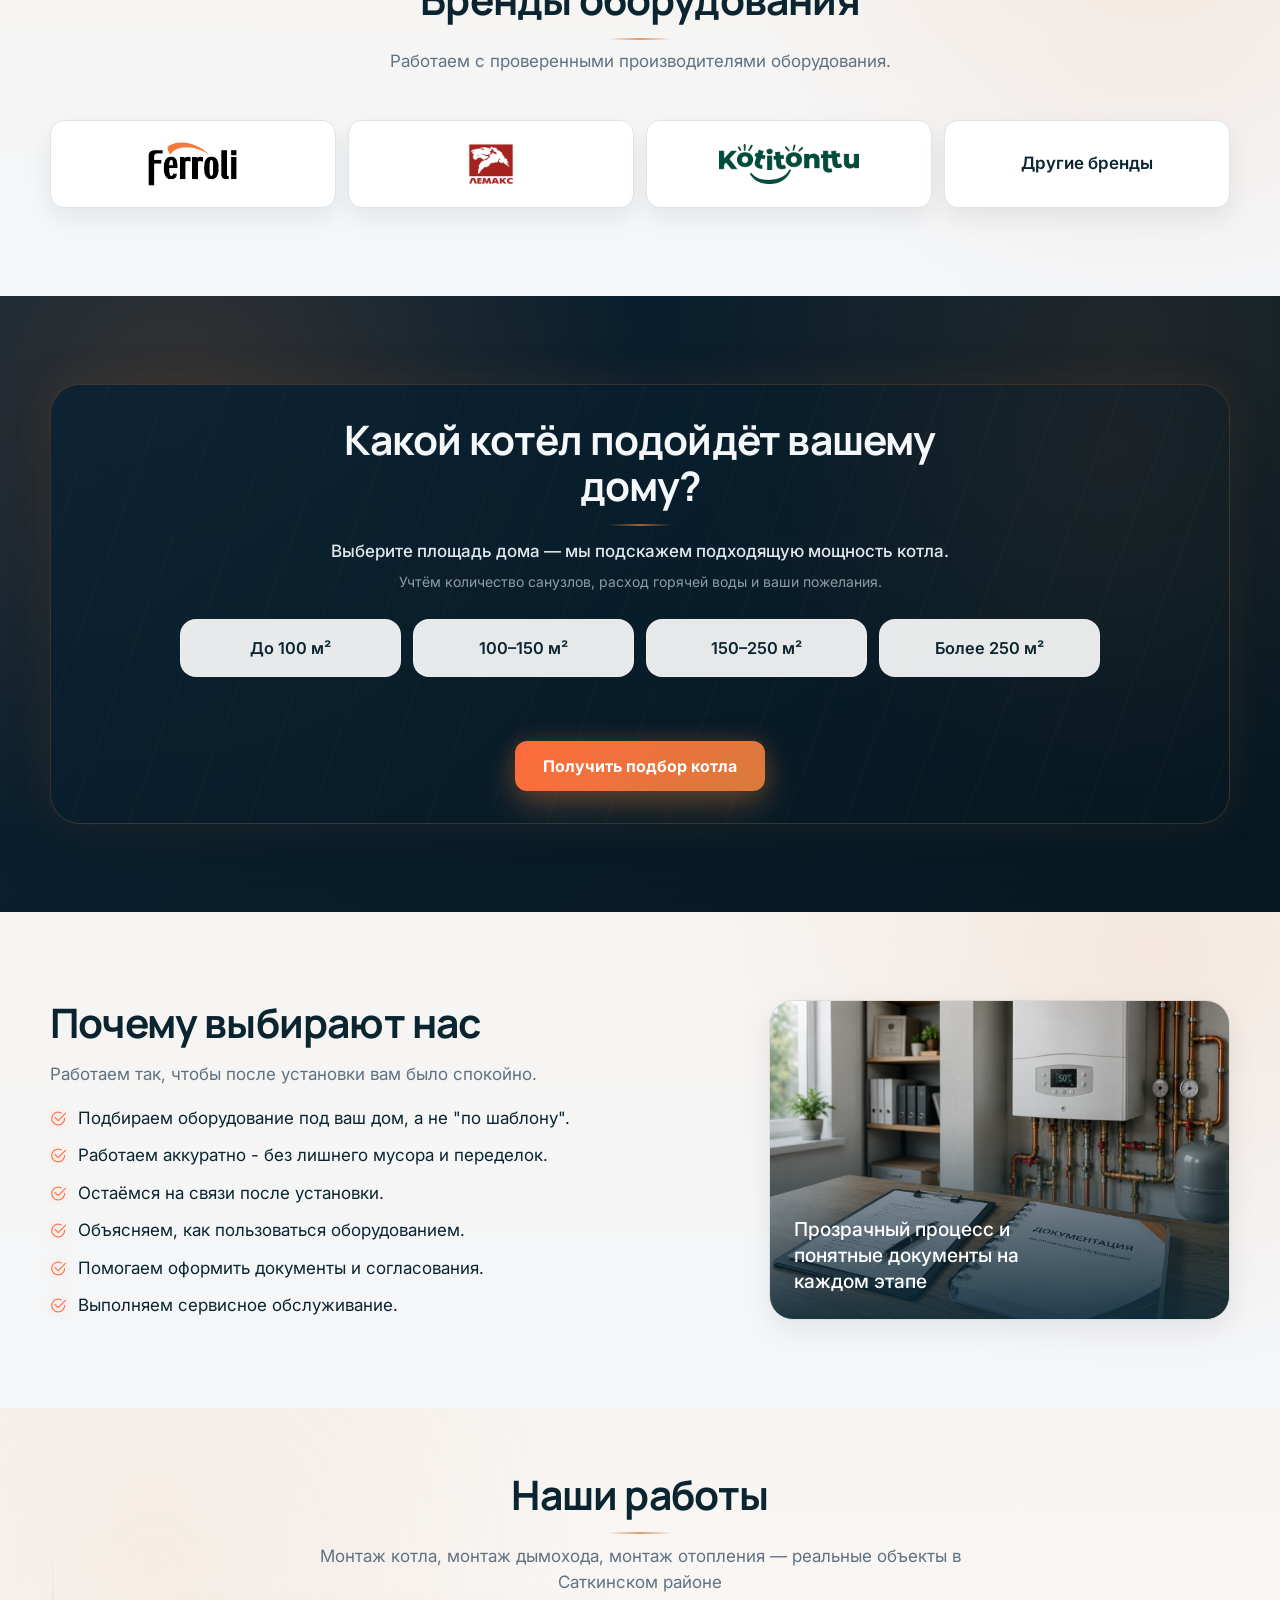
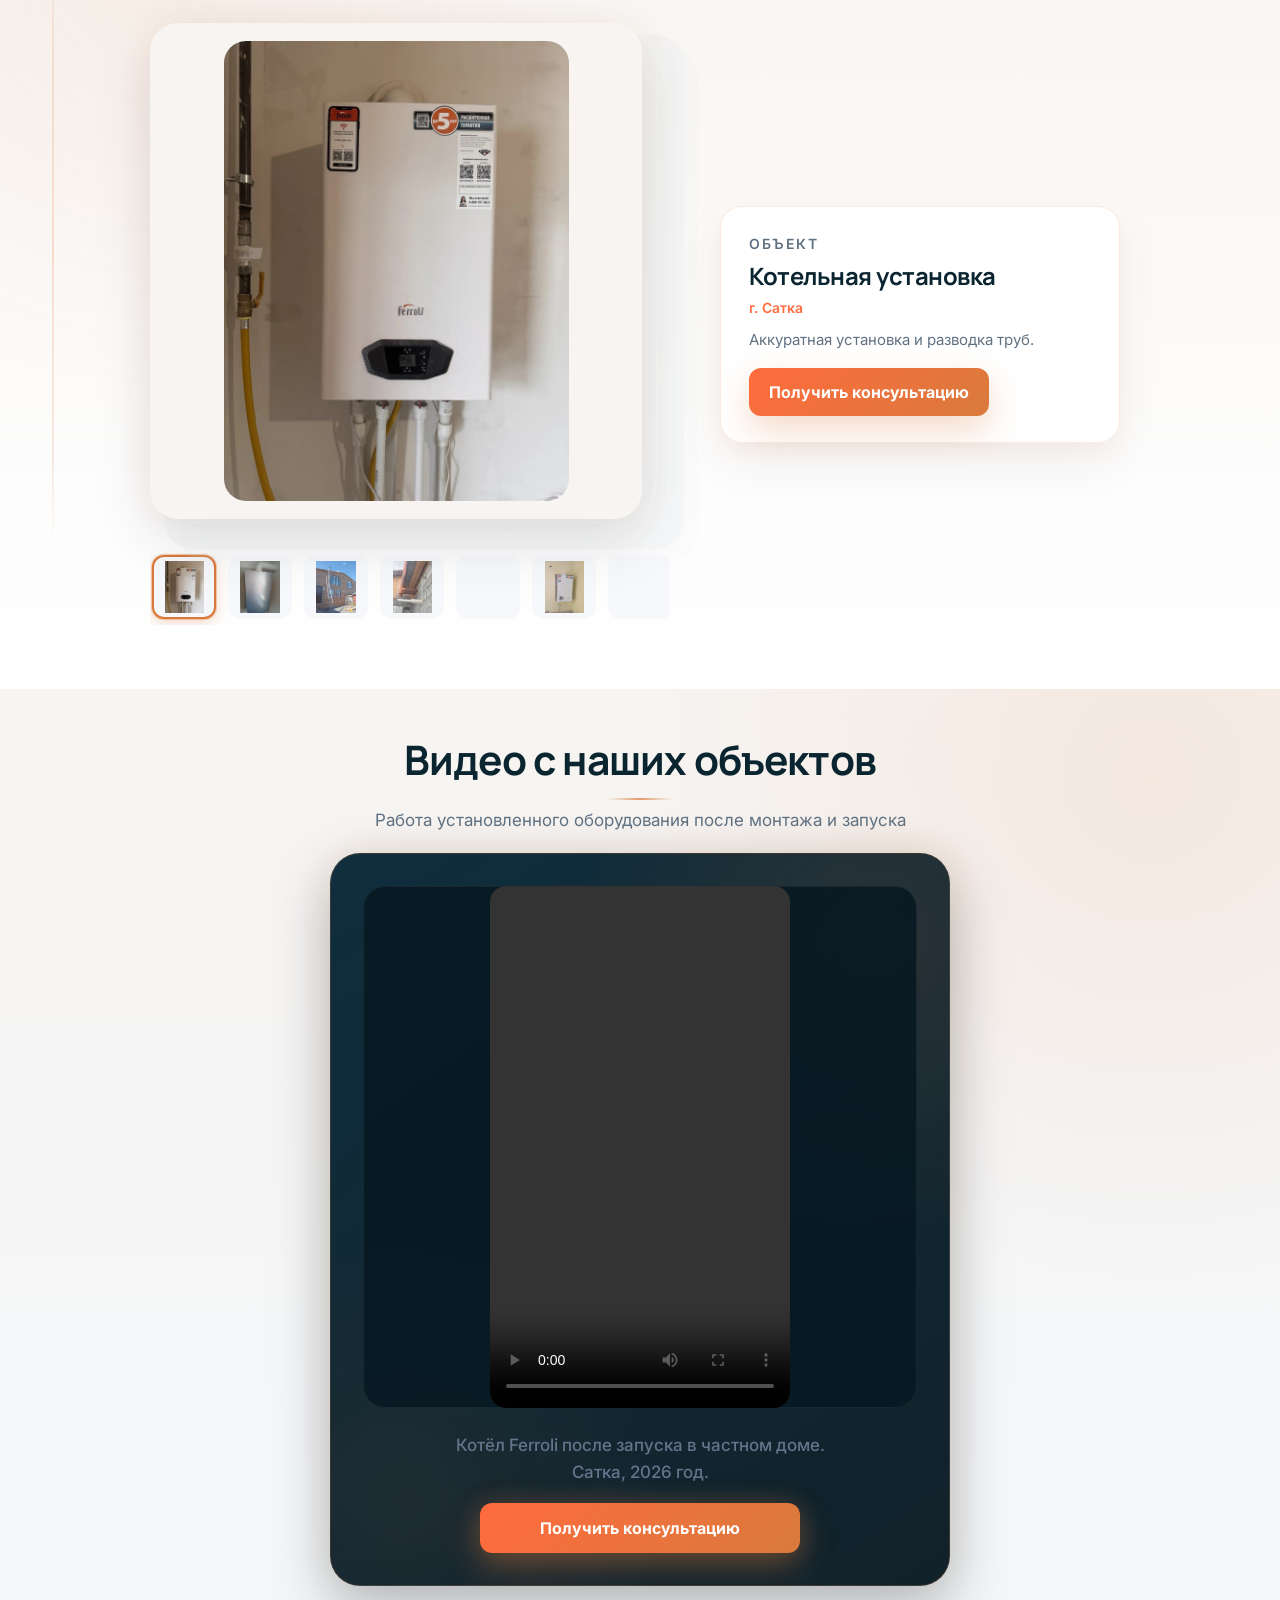
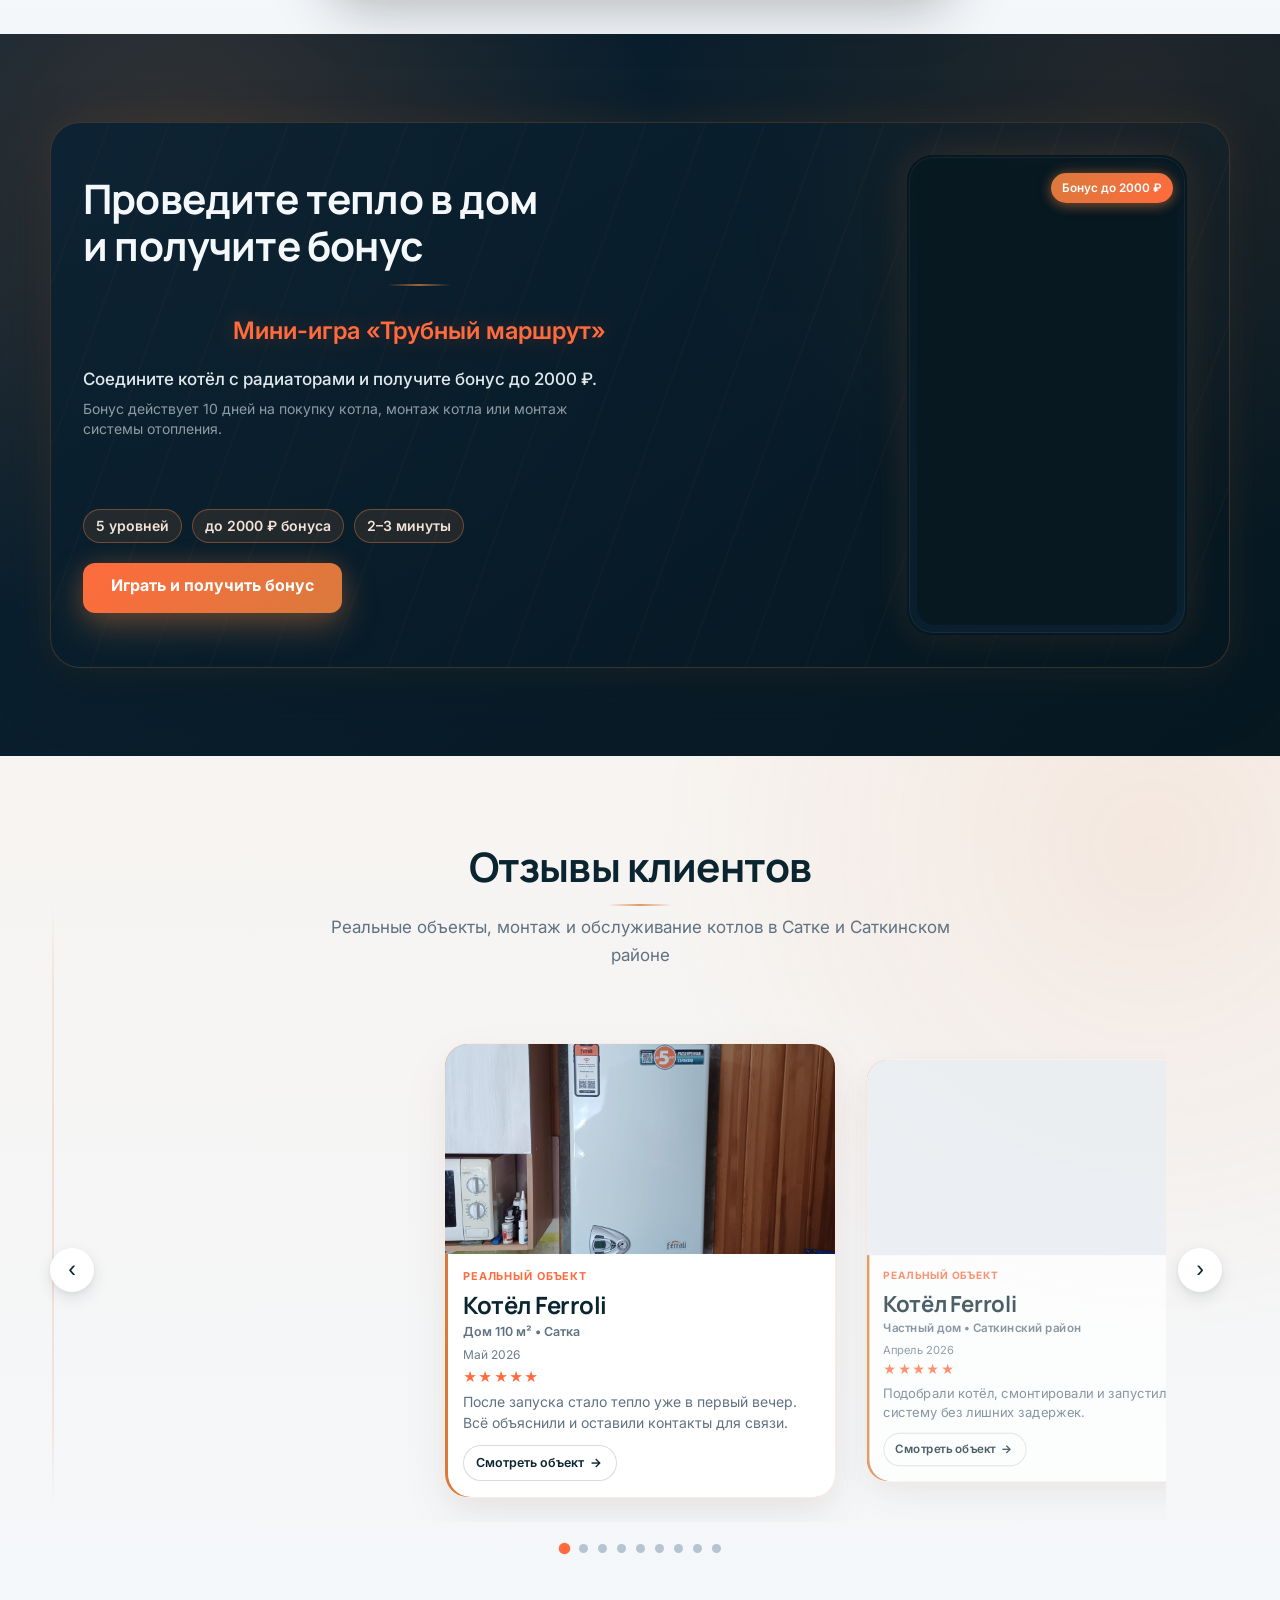
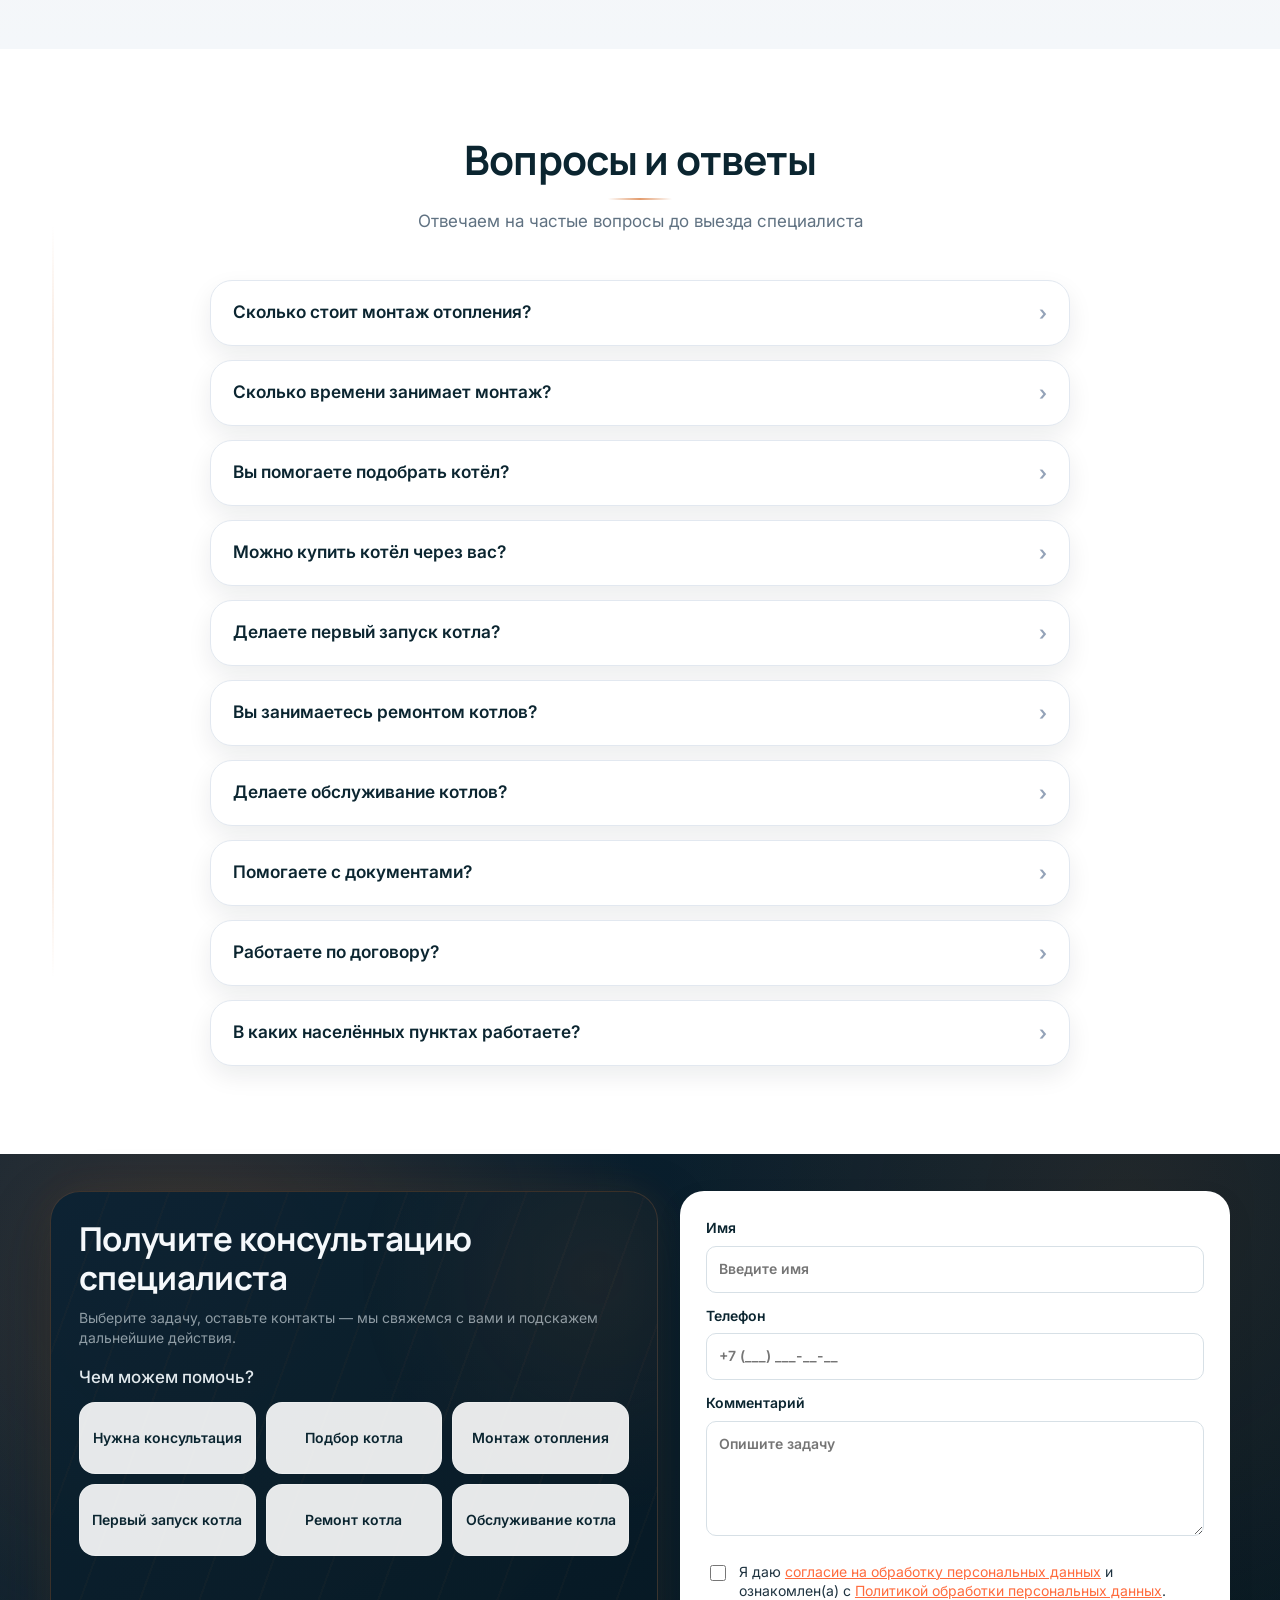
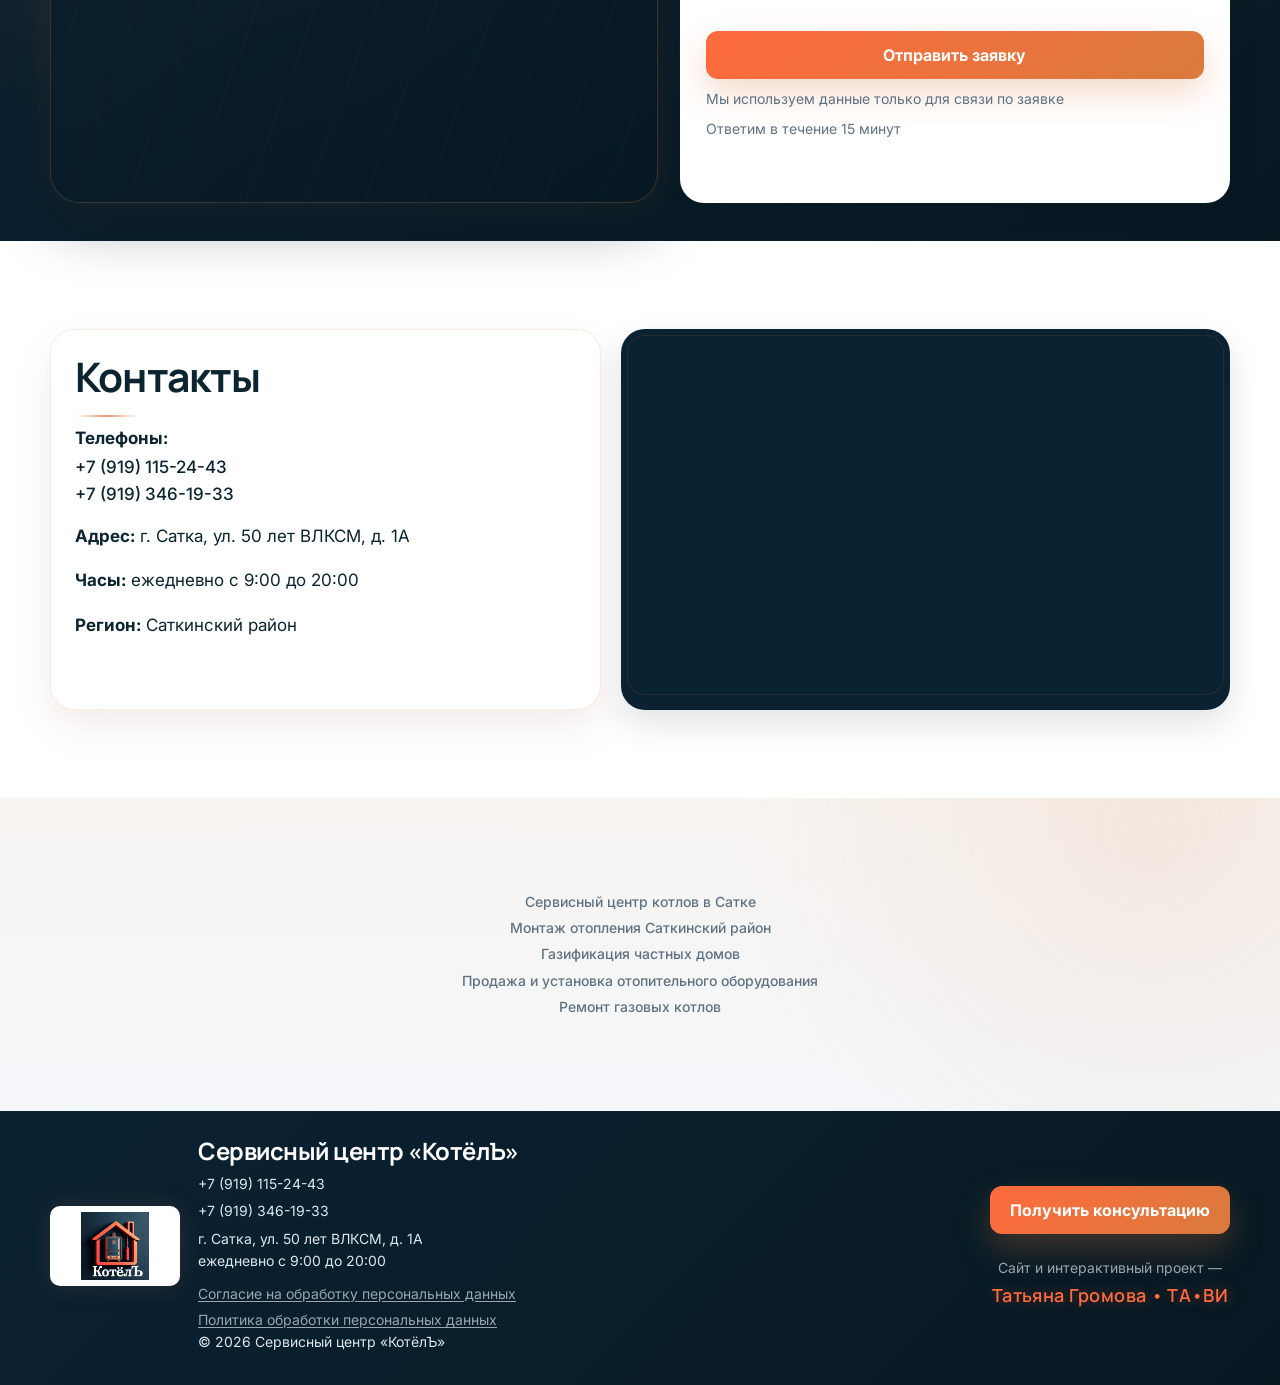
==== commit e7a5d3bb: "113" ====
--- a/index.html
+++ b/index.html
@@ -1146,13 +1146,13 @@
       <div class="footer__cta">
         <a class="btn btn--accent" href="#request">Получить консультацию</a>
         <p class="footer__author">
-          <span class="footer__author-label">Разработка сайта и игры —</span>
+          <span class="footer__author-label">Сайт и интерактивный проект —</span>
           <a
             class="footer__author-link"
-            href="https://vk.com/tavi_grom"
+            href="https://vk.com/tavi.atelier"
             target="_blank"
             rel="noopener noreferrer"
-          >Татьяна Громова</a>
+          >Татьяна Громова • ТА•ВИ</a>
         </p>
       </div>
     </div>
--- a/style.css
+++ b/style.css
@@ -4186,10 +4186,13 @@
 
 .request-block__subtitle {
   margin: 0;
-  color: rgba(239, 245, 249, 0.94);
-  font-size: clamp(0.9375rem, 0.15vw + 0.9rem, 1rem);
-  line-height: 1.5;
-  font-weight: 500;
+  max-width: 36rem;
+  margin-left: 0;
+  margin-right: 0;
+  color: rgba(230, 238, 244, 0.6);
+  font-size: var(--fs-caption);
+  line-height: 1.4;
+  font-weight: 400;
   text-wrap: pretty;
 }
 
